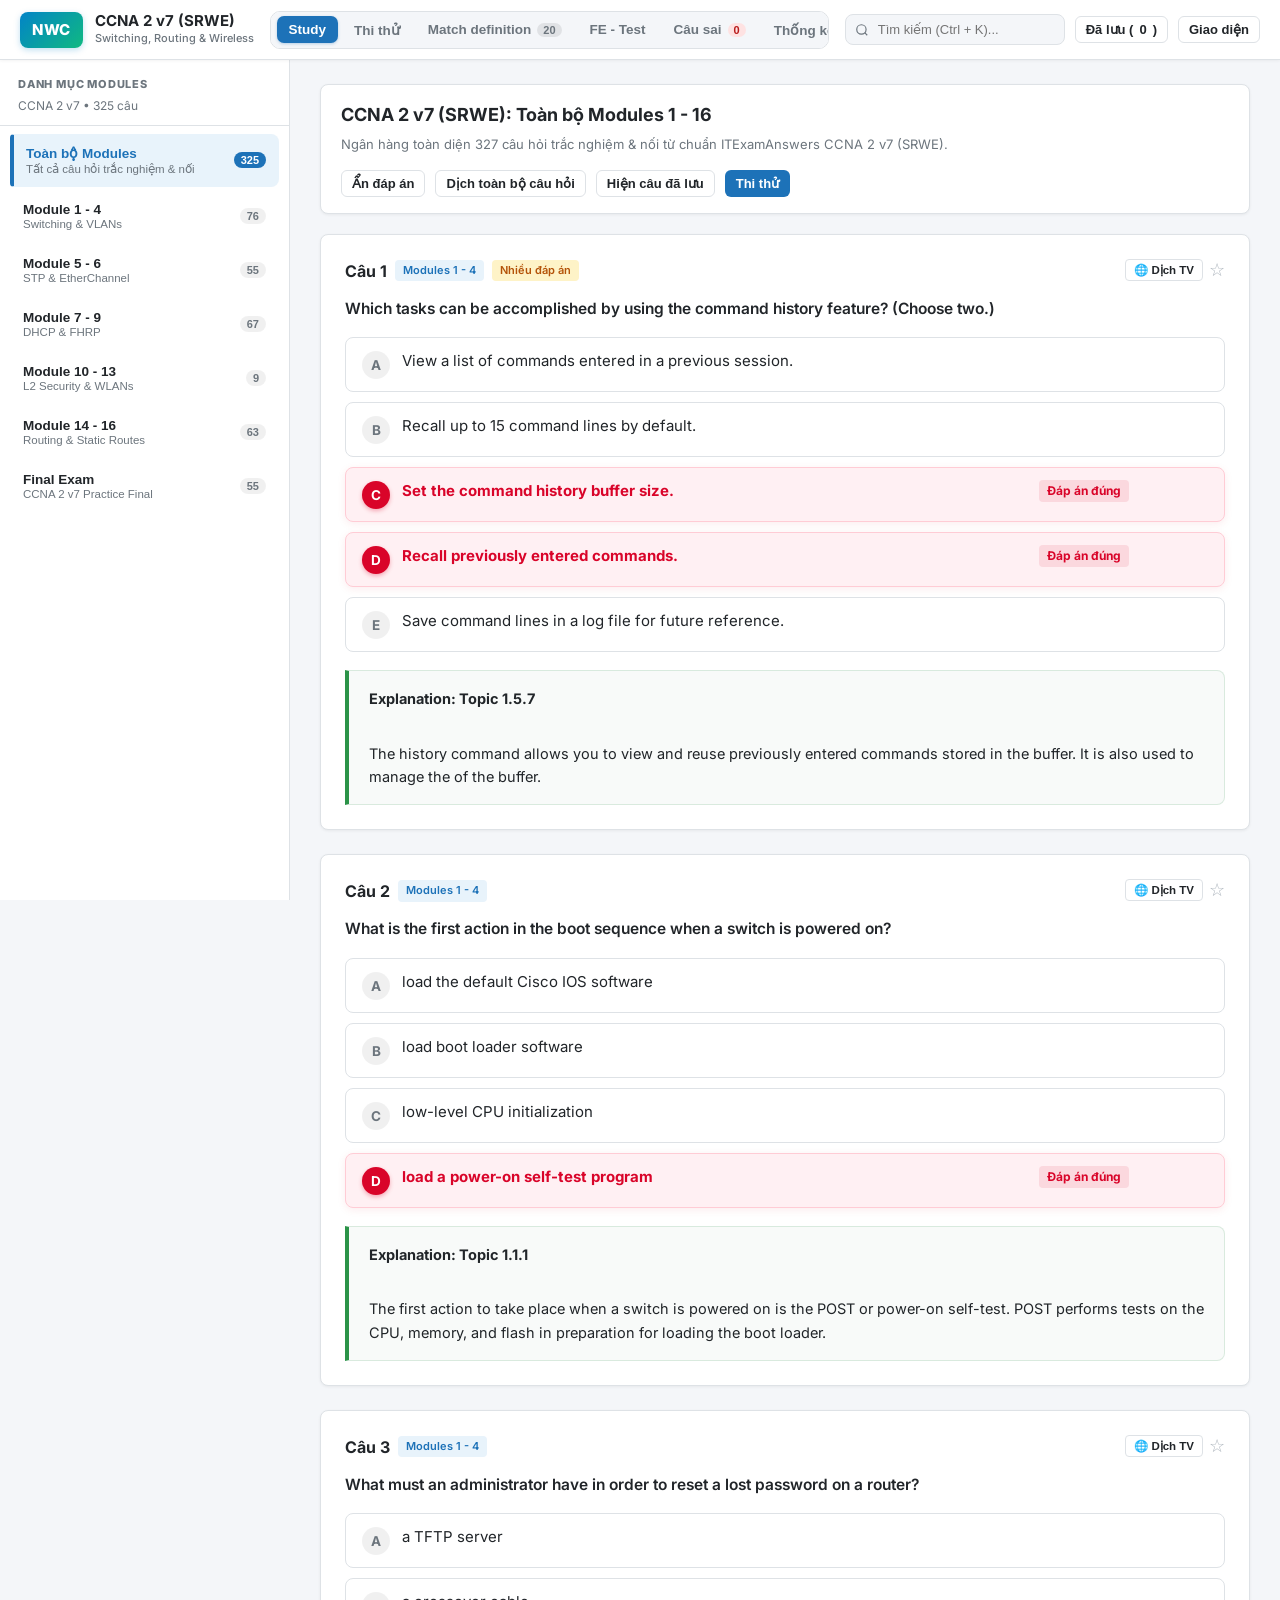
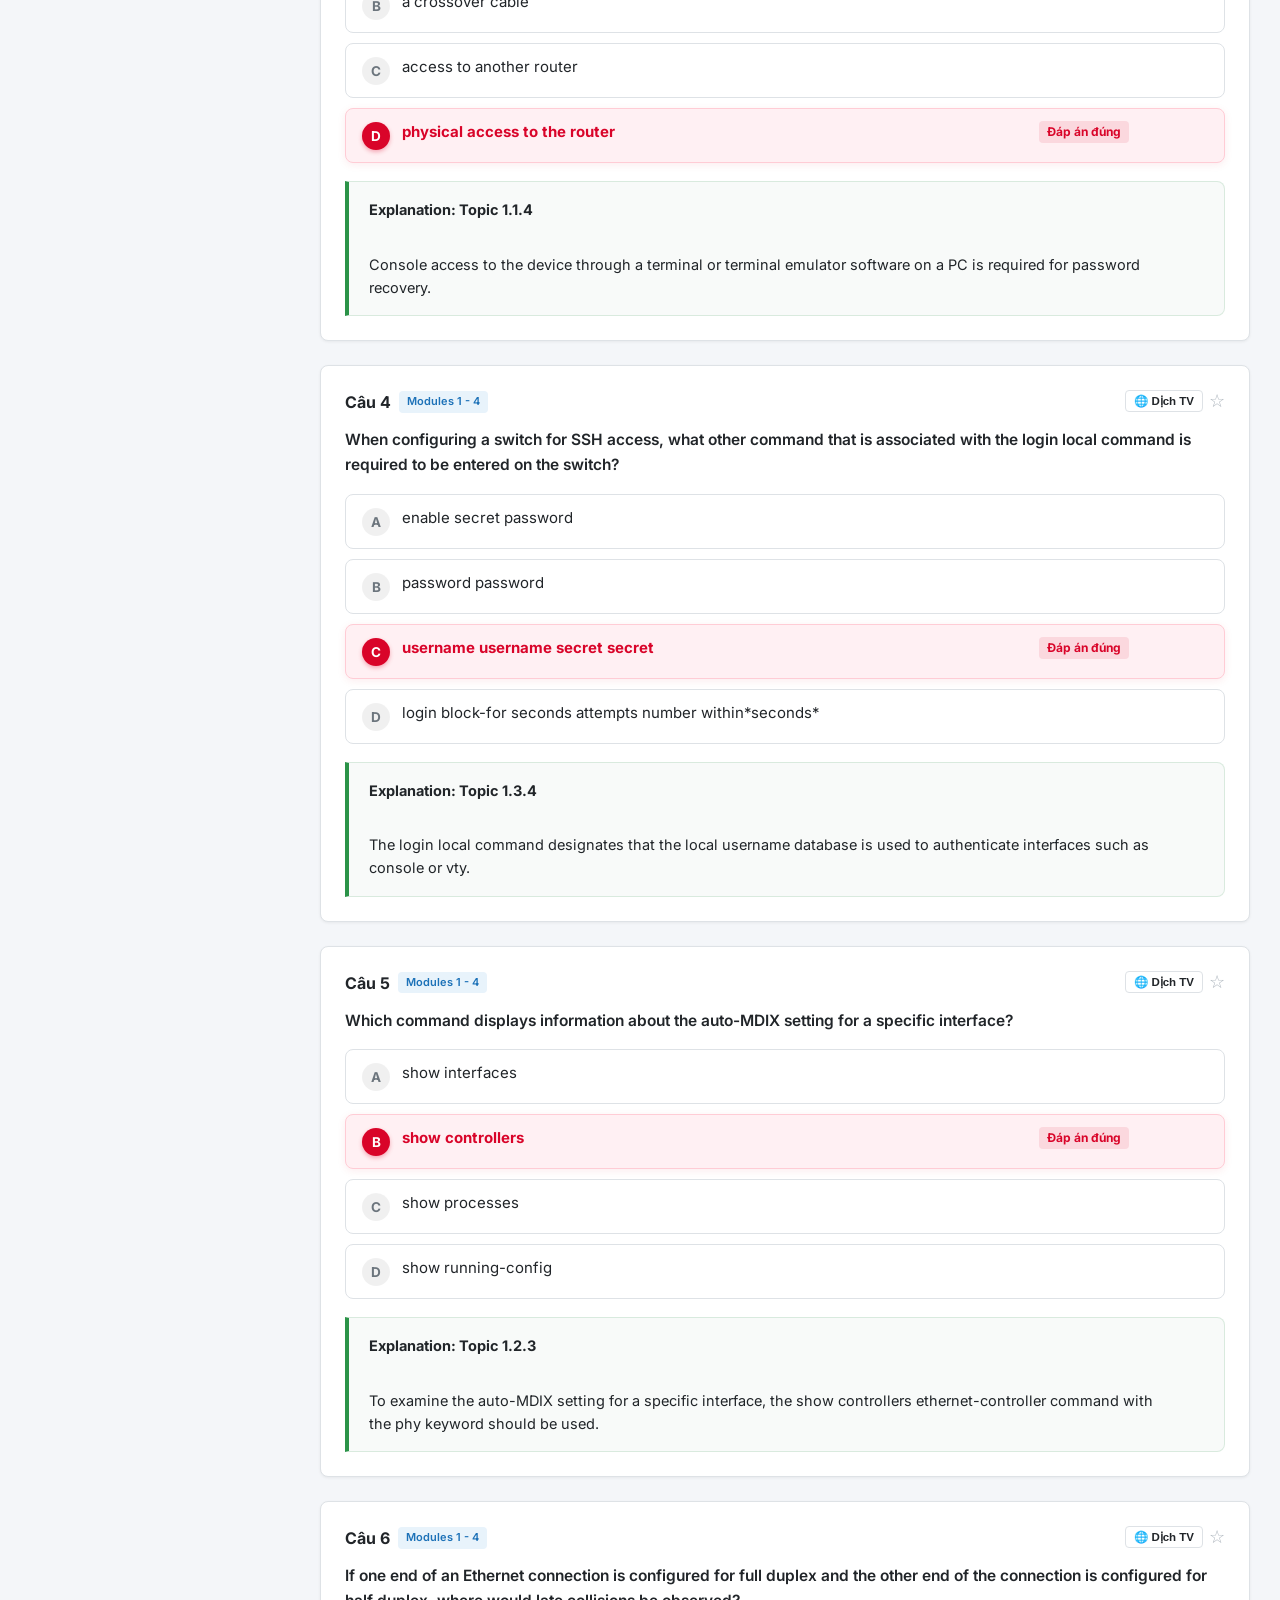
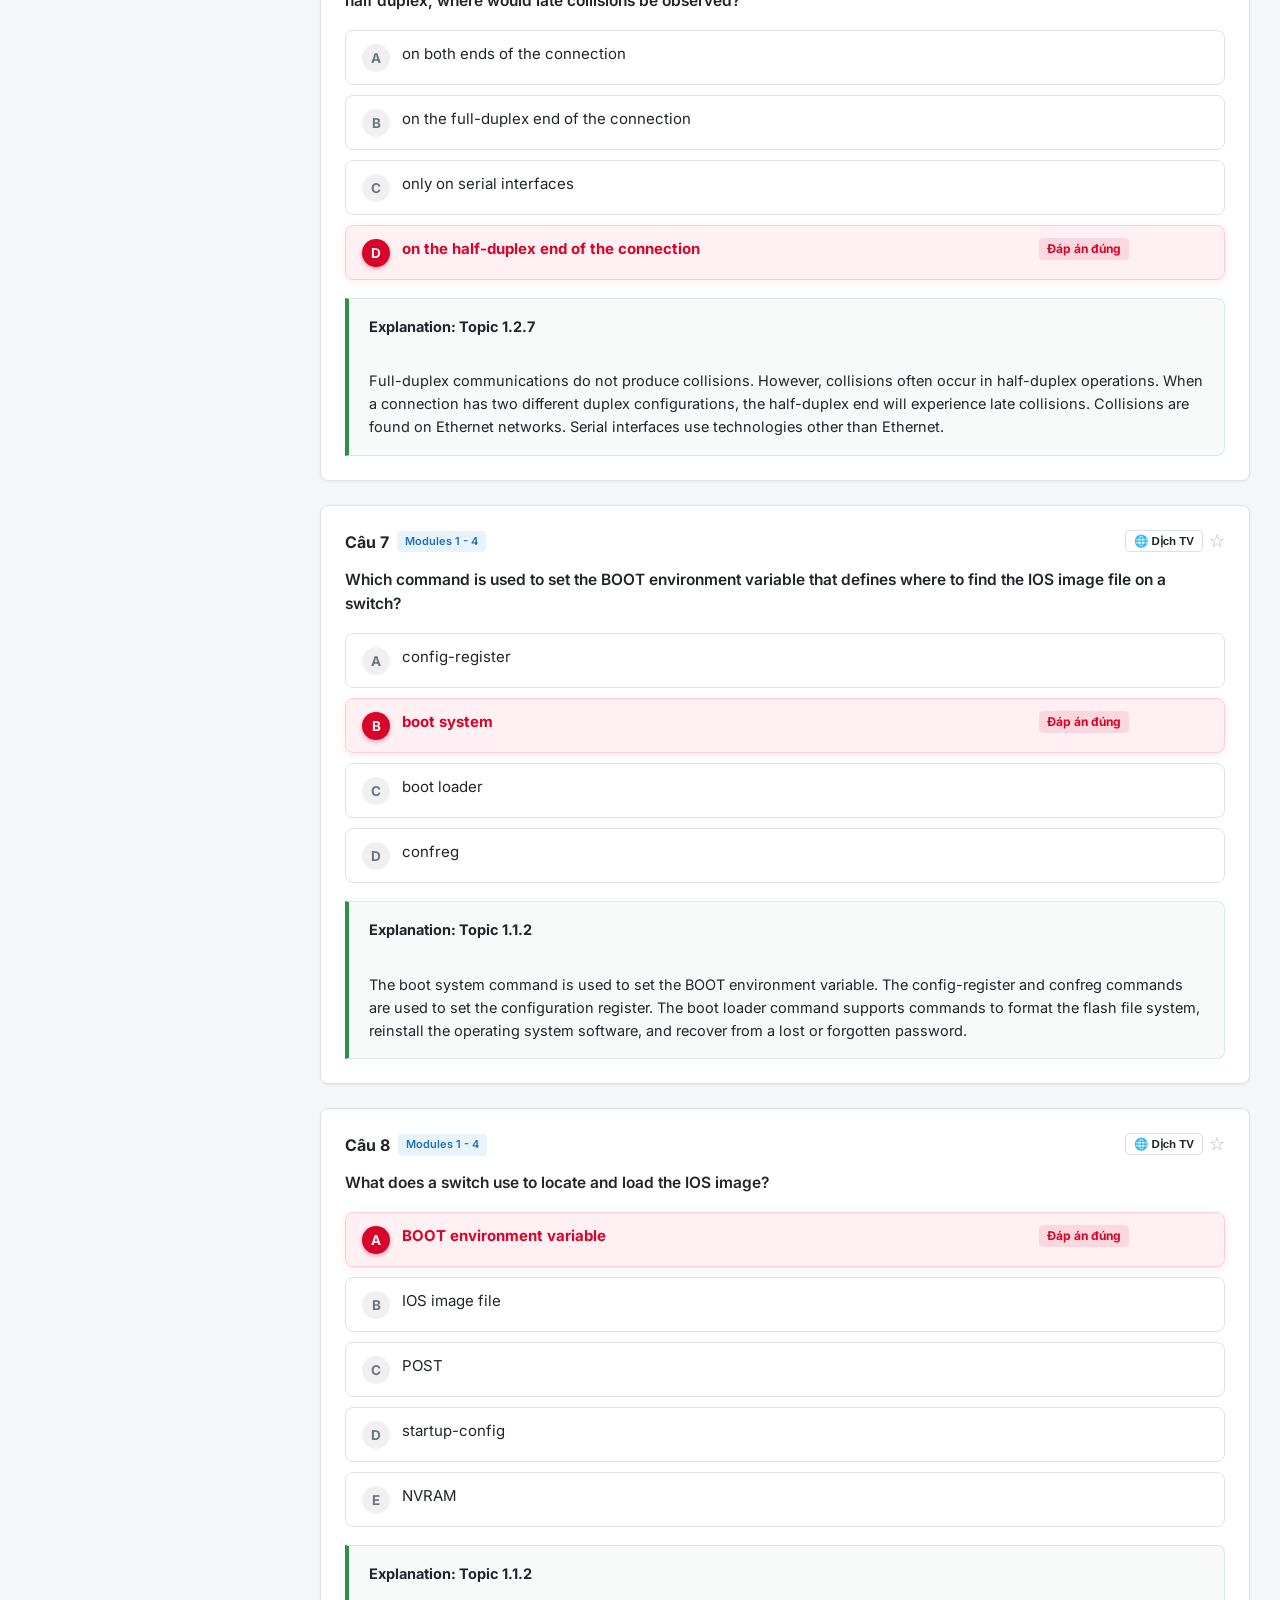
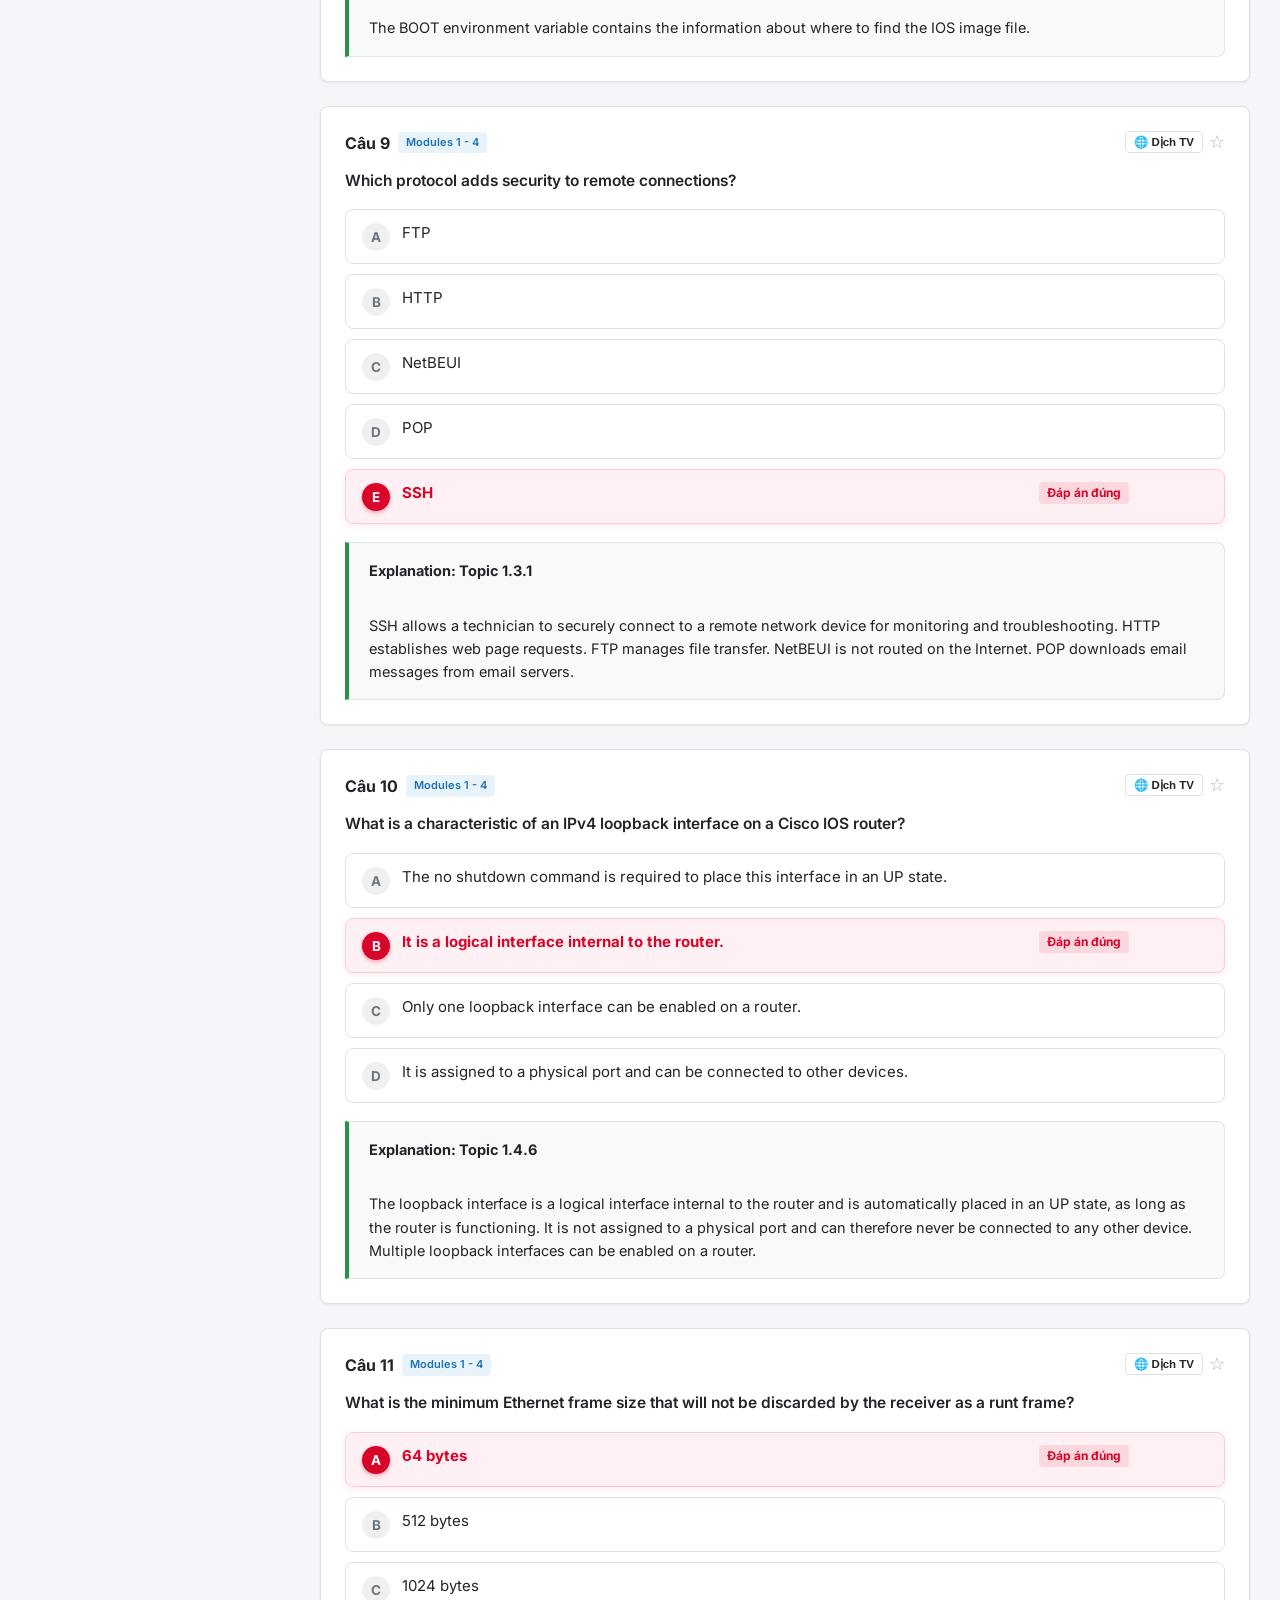
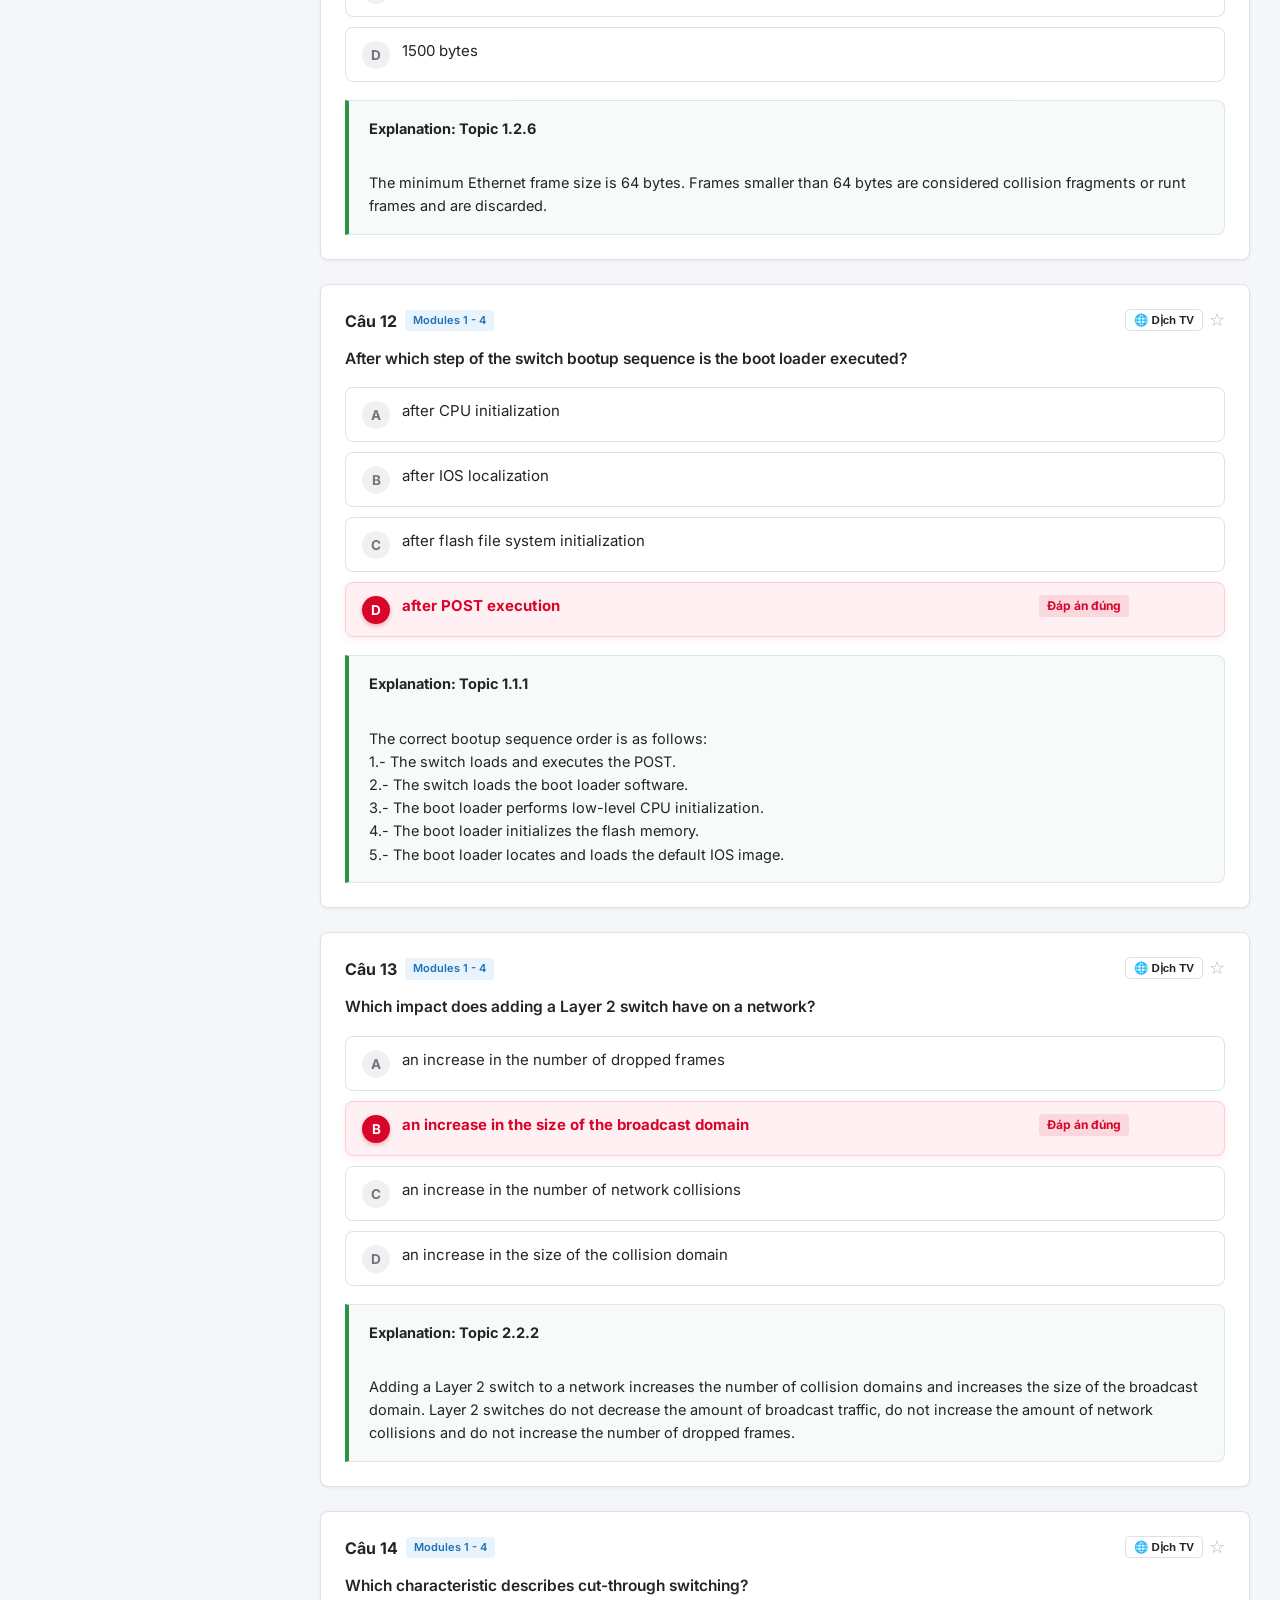
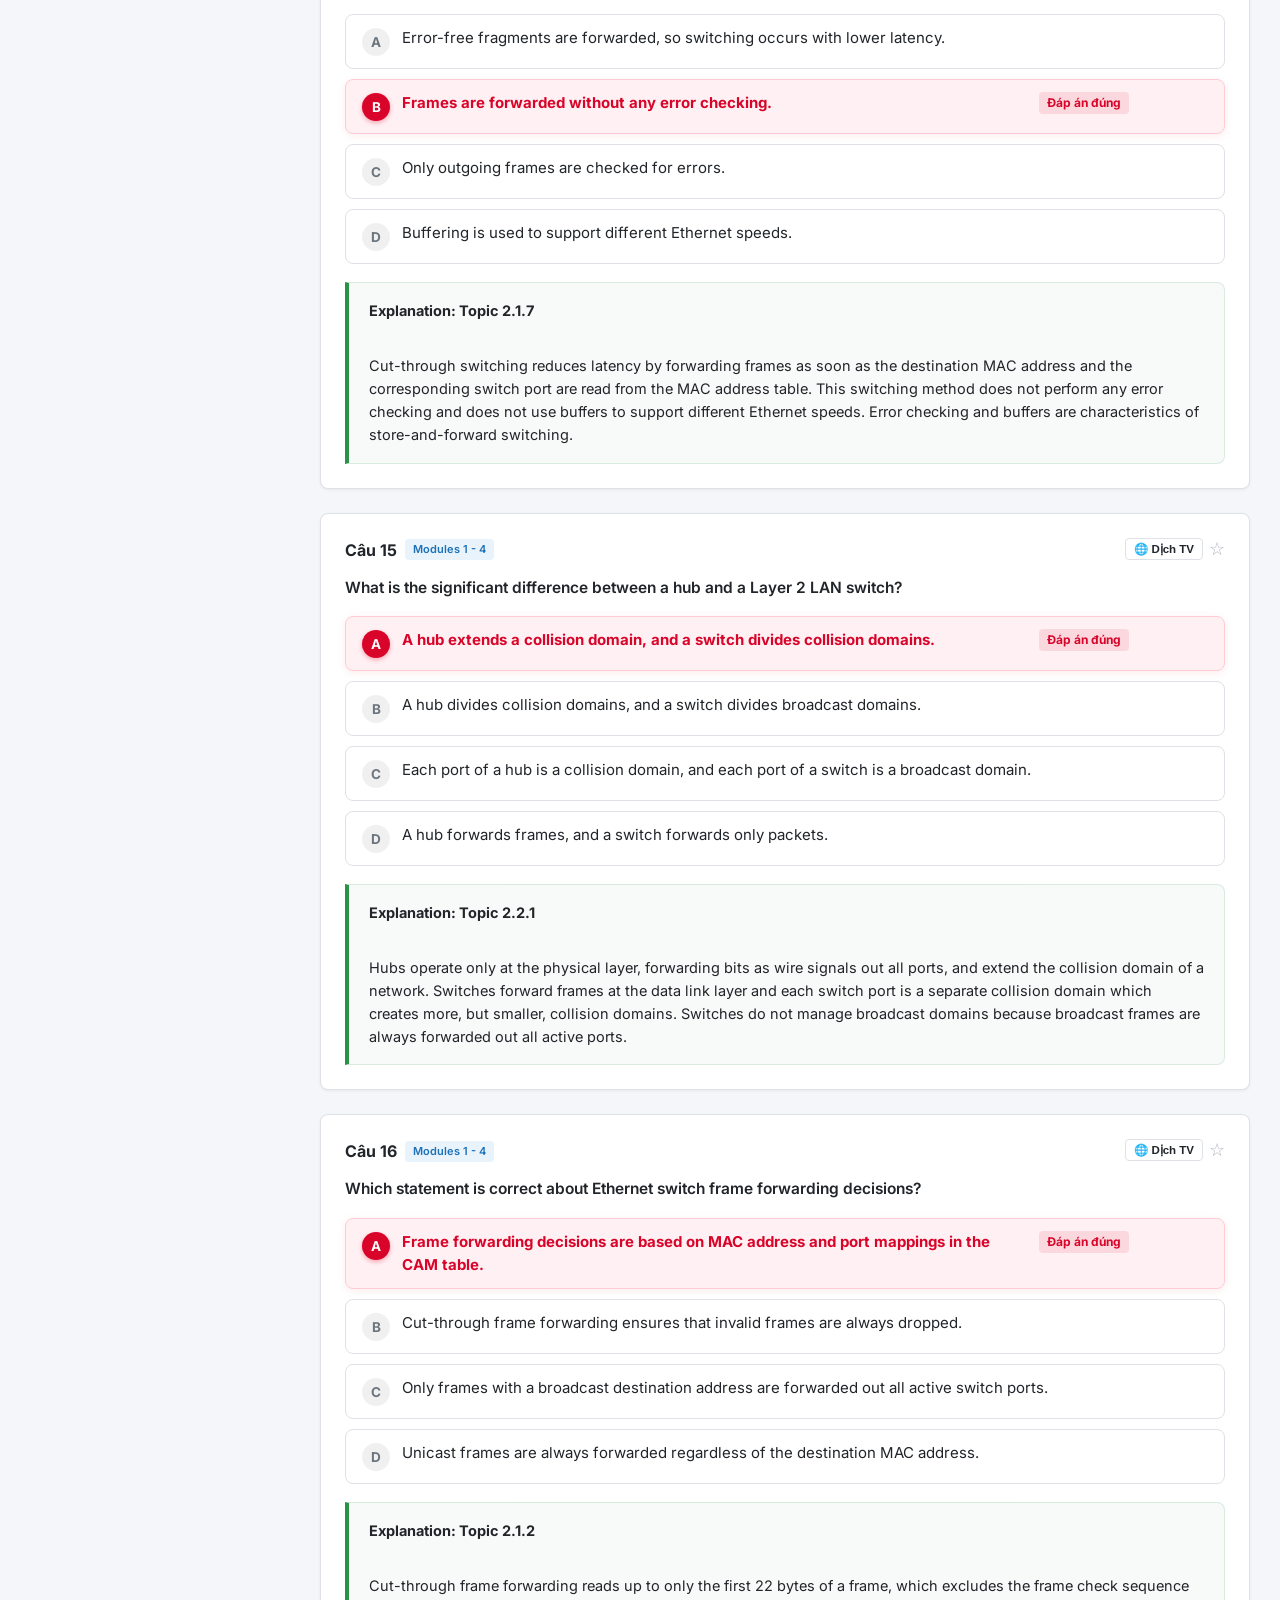
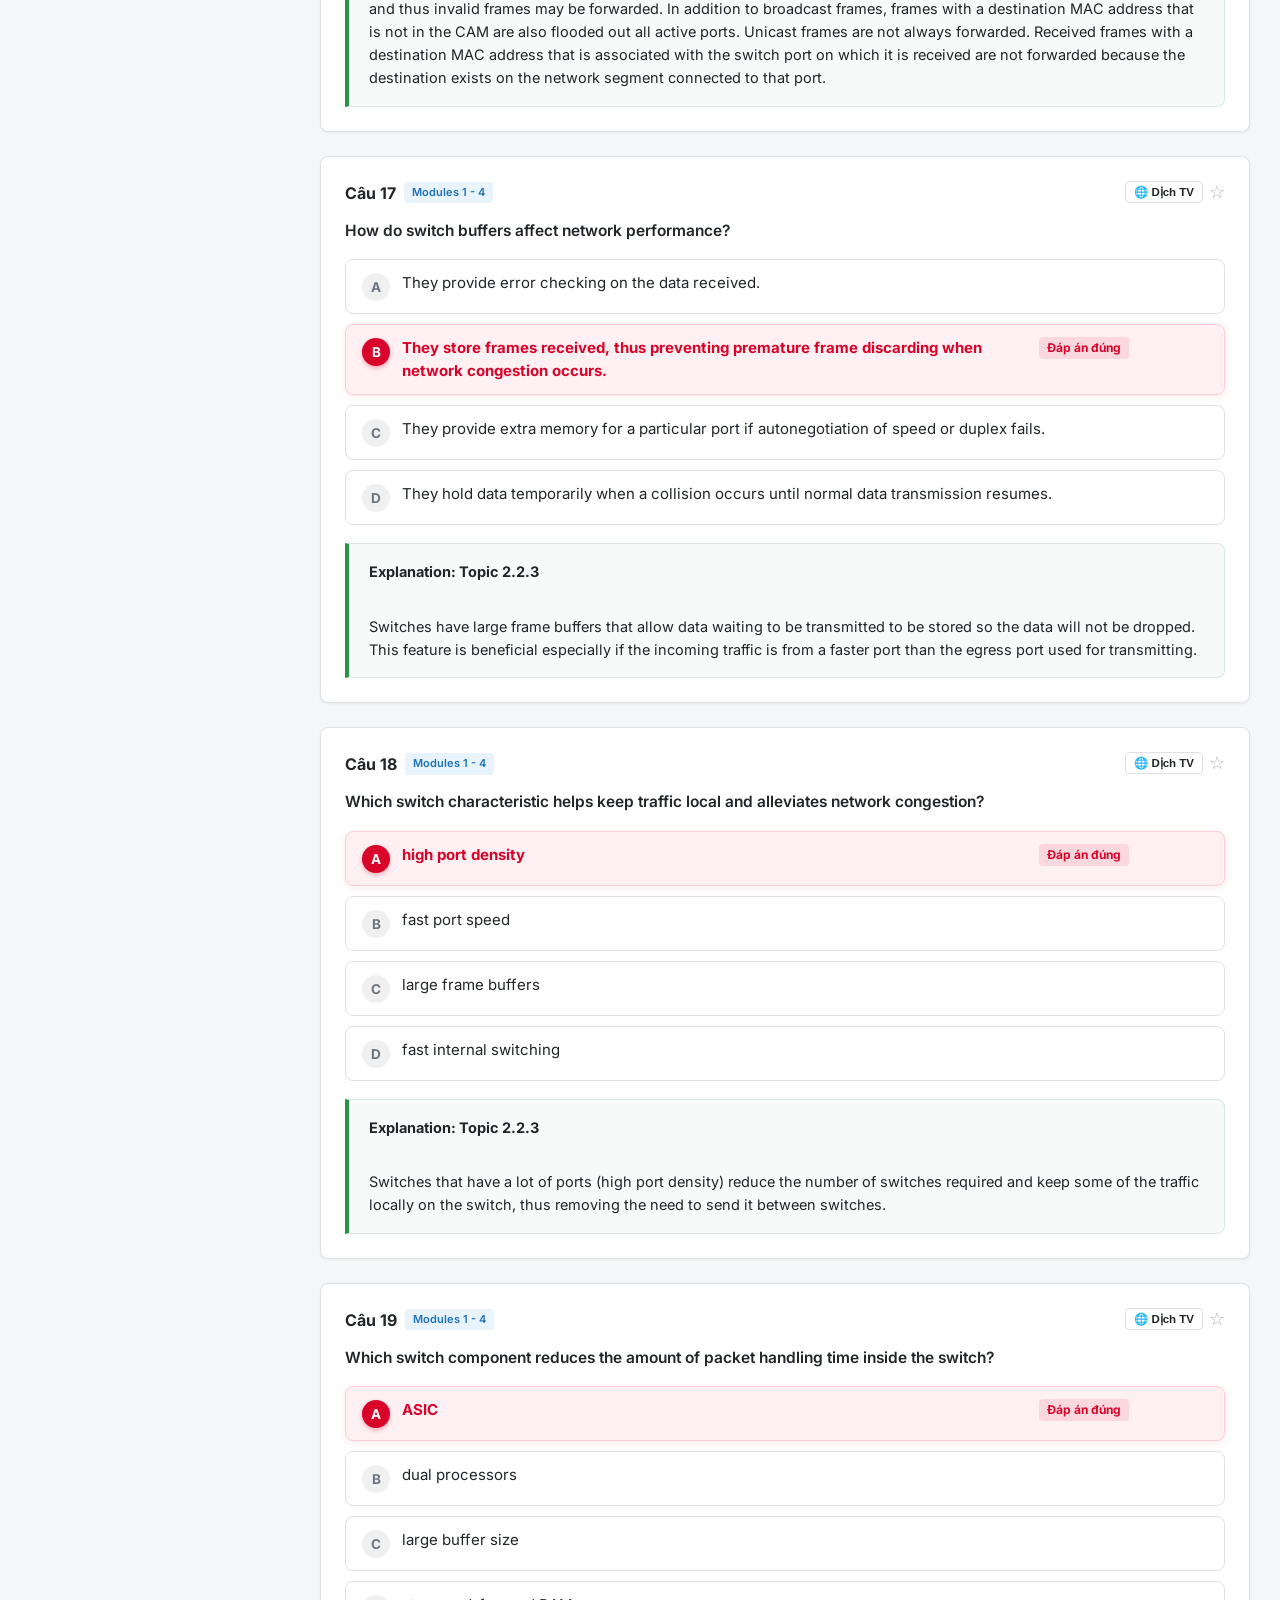
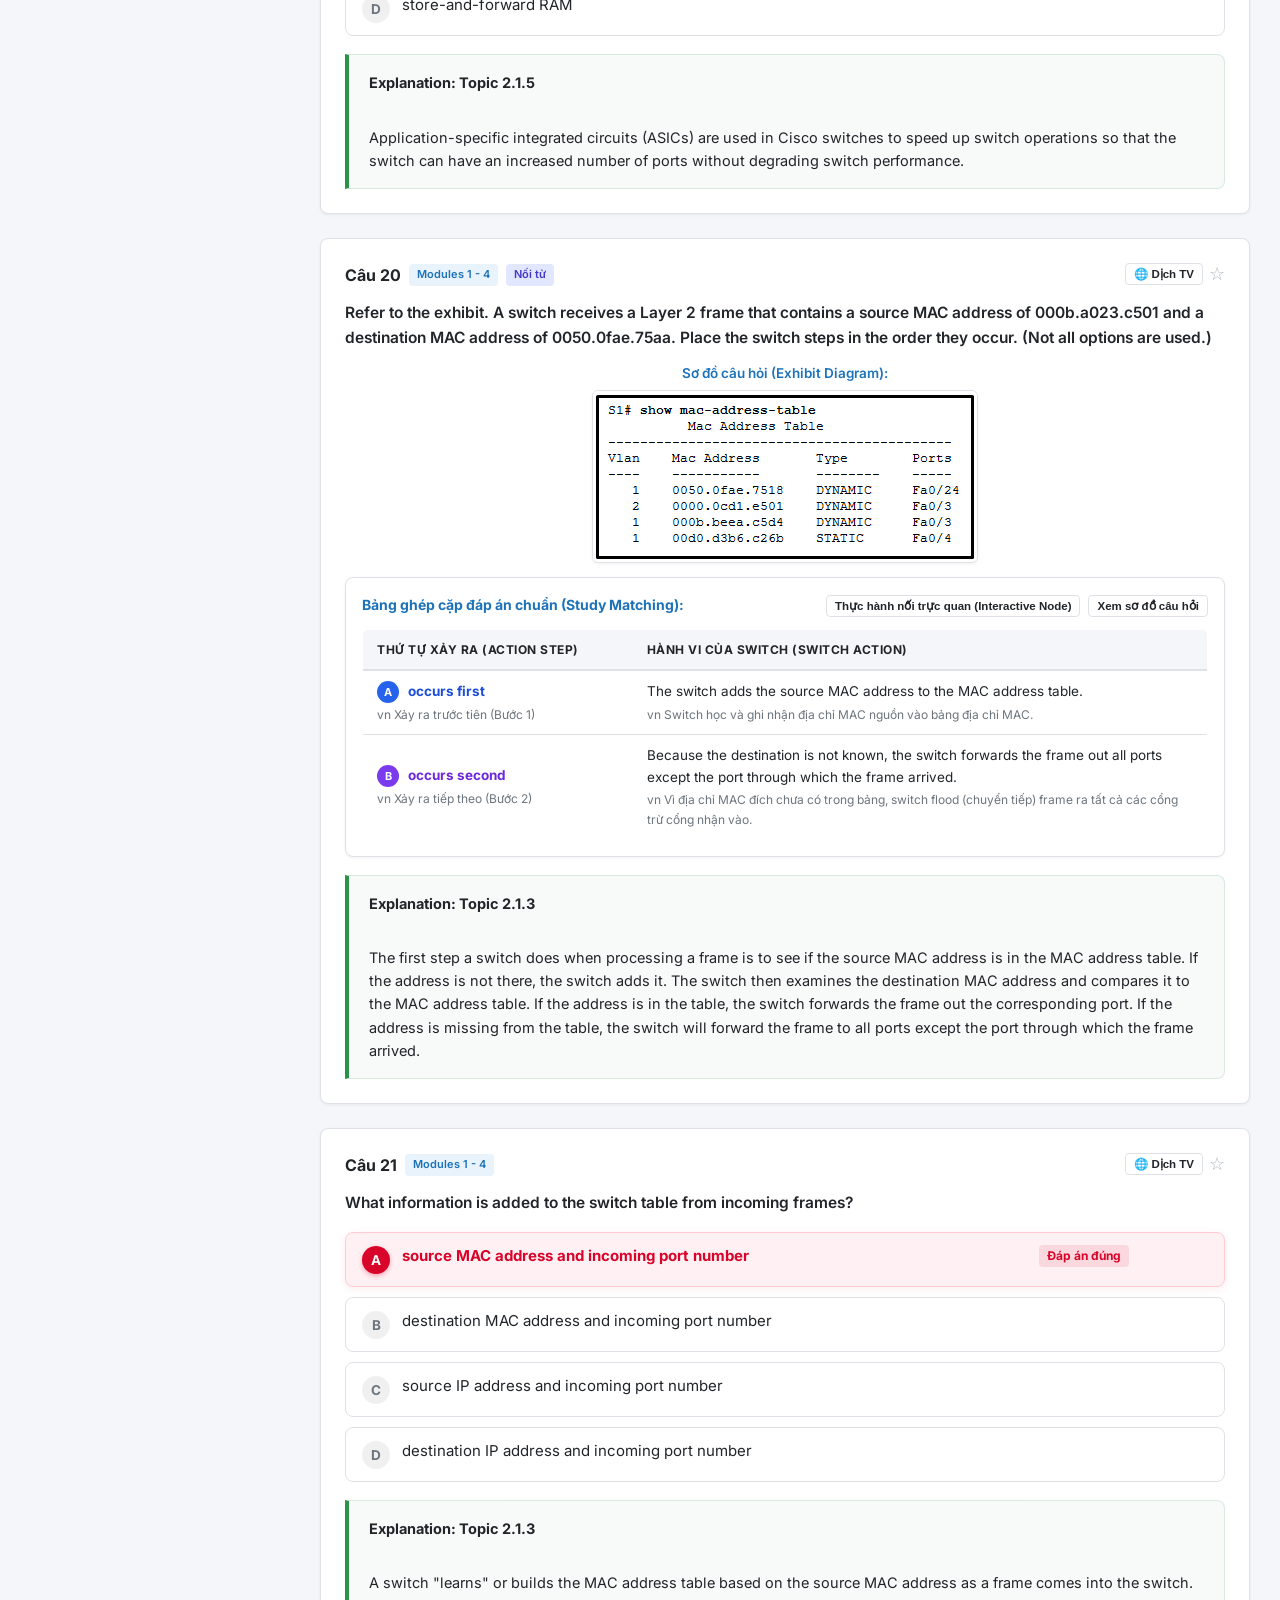
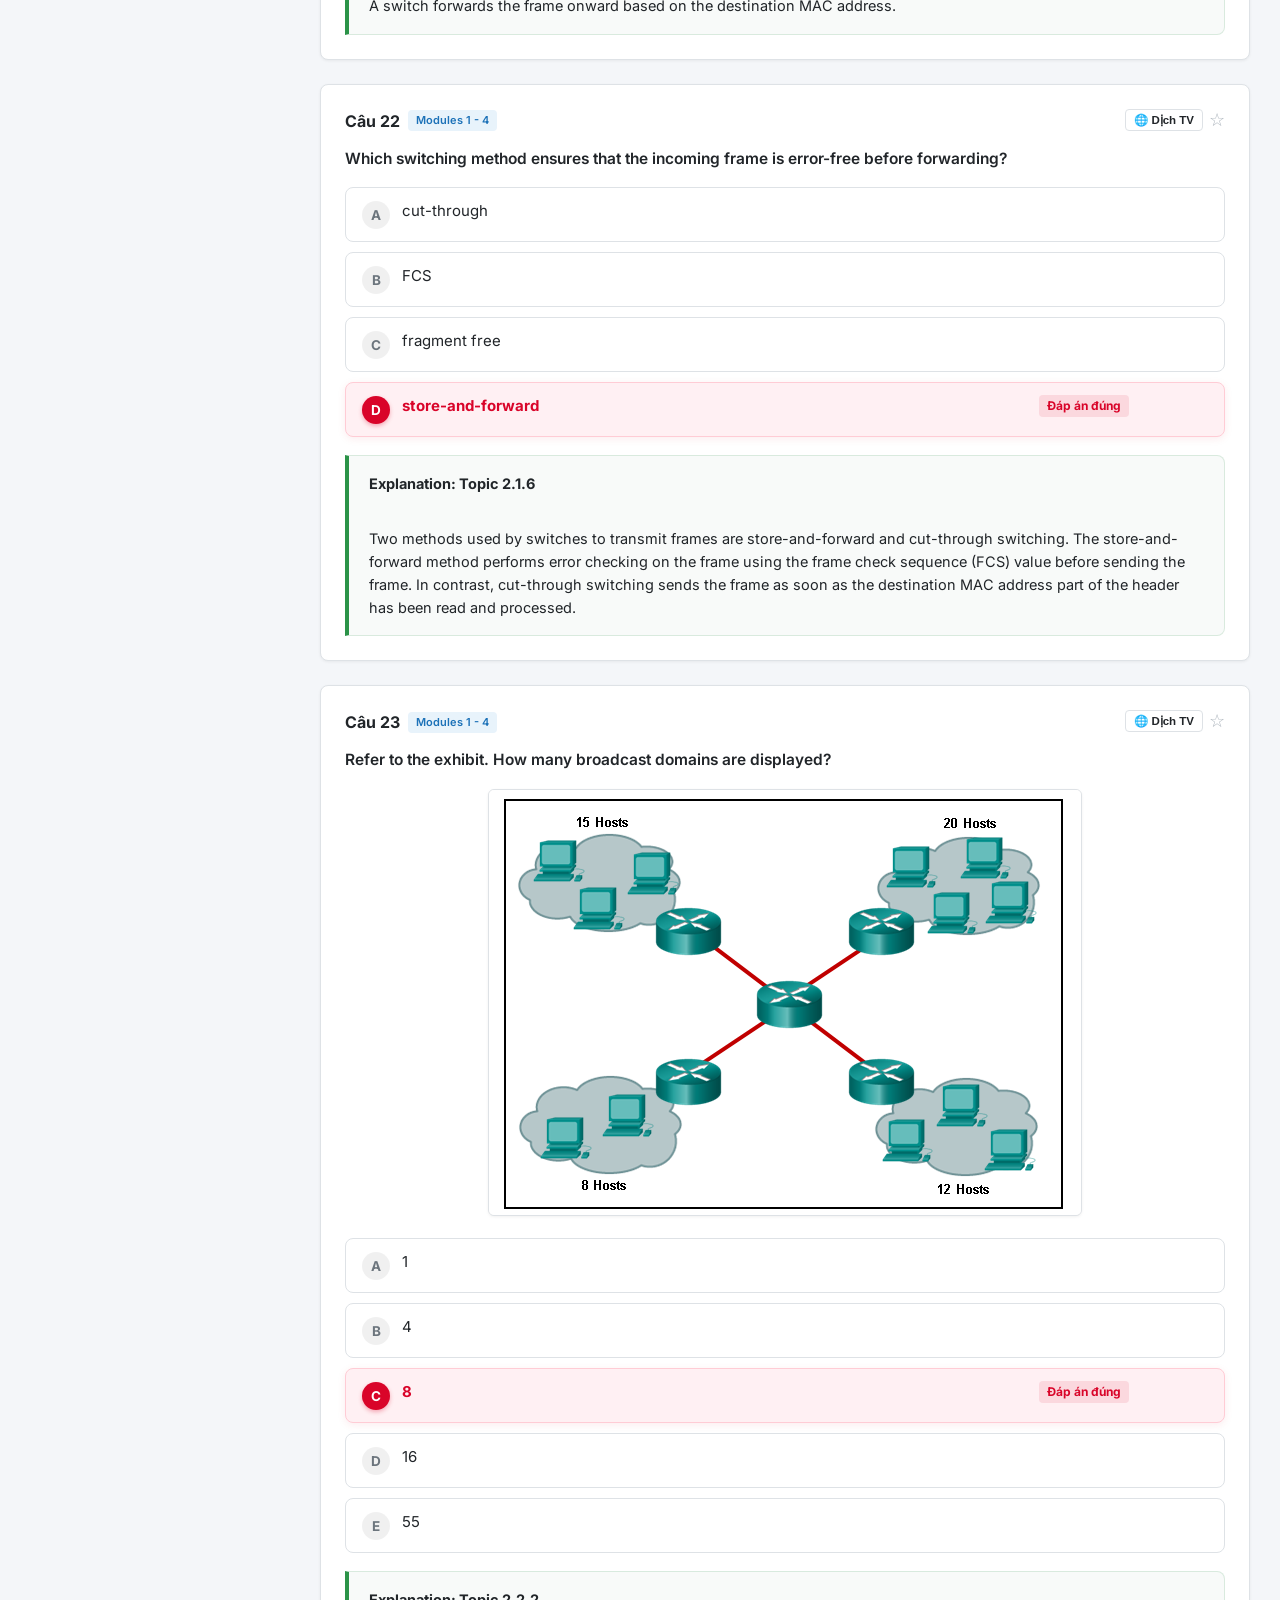
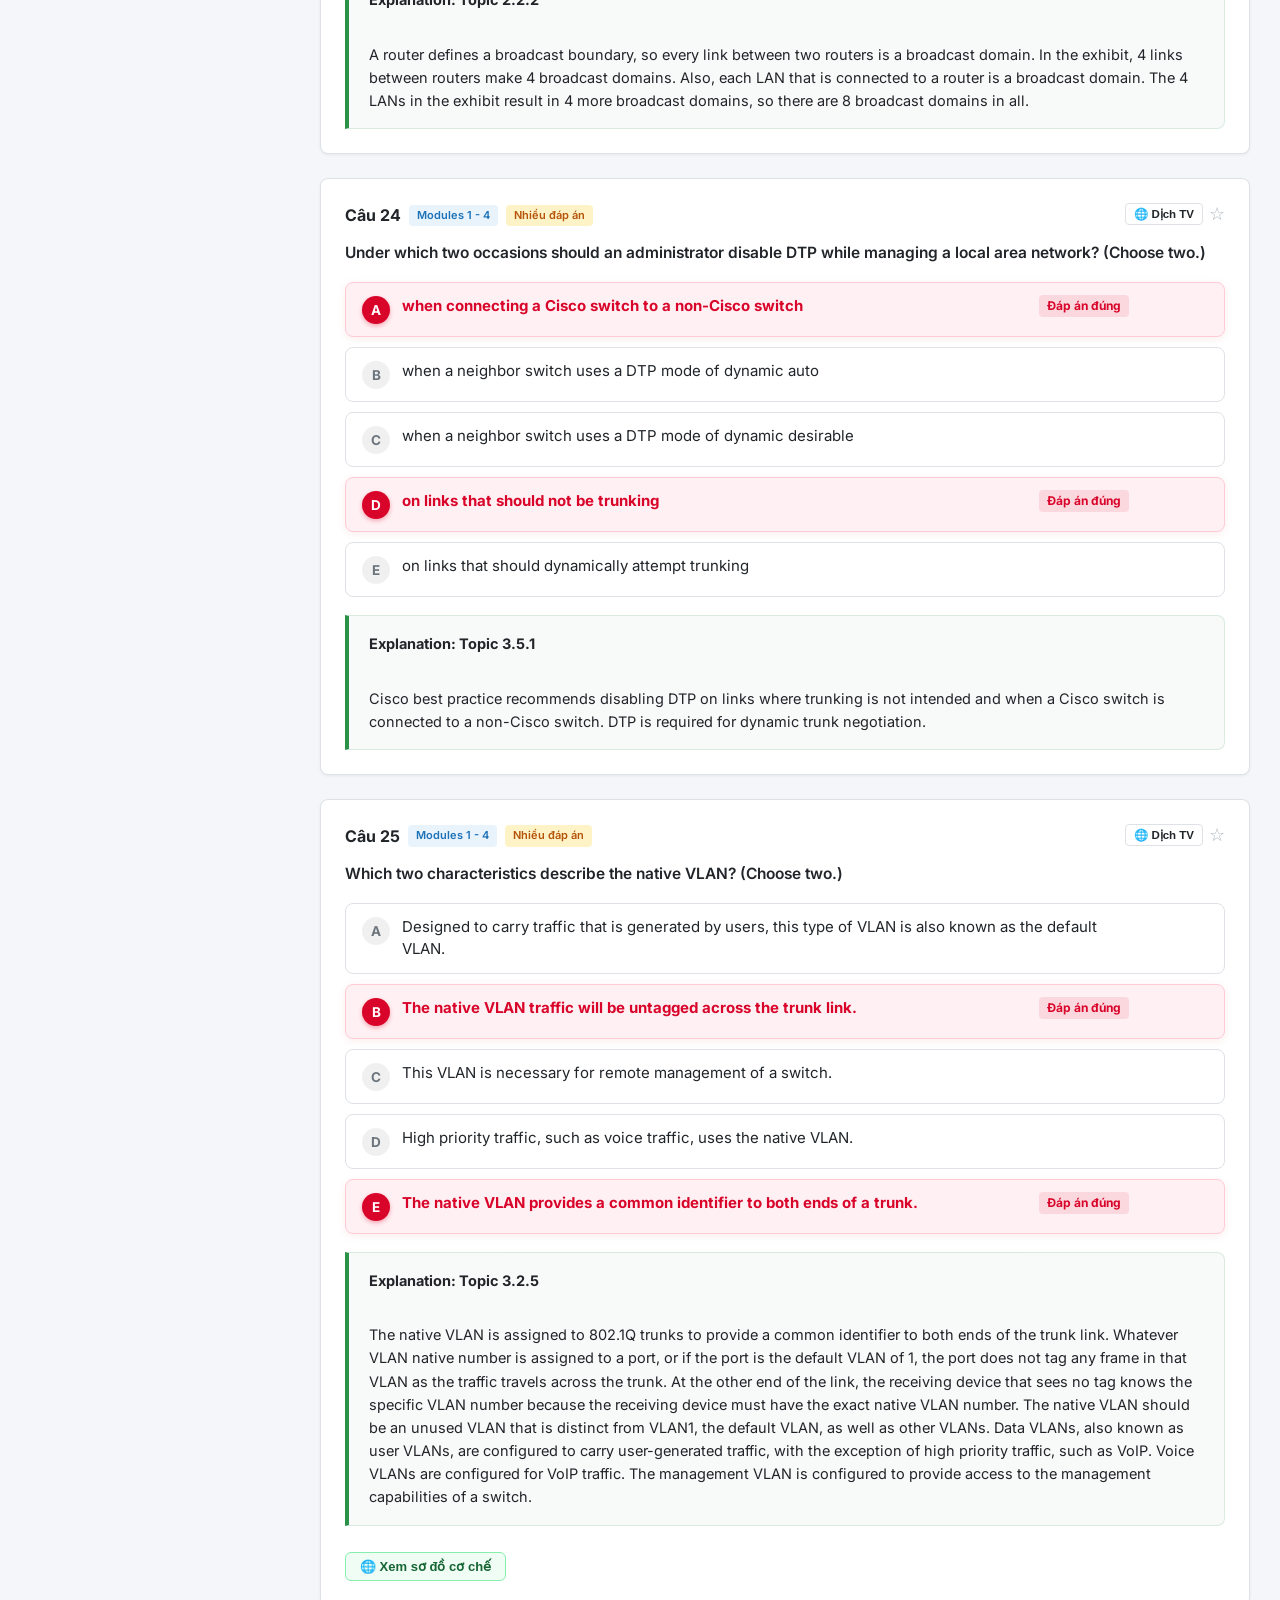
==== FE-NWC/index.html @ eb666ac9 "feat: complete IAO & NWC practice web platforms with bilingual translations, match definition, FE-Te" ====
<!DOCTYPE html>
<html lang="vi">
<head>
  <meta charset="UTF-8">
  <meta name="viewport" content="width=device-width, initial-scale=1.0">
  <title>CCNA 2 v7 (SRWE) - Ôn Thi Trắc Nghiệm & Match def</title>
  <link rel="stylesheet" href="style.css">
  <link rel="preconnect" href="https://fonts.googleapis.com">
  <link rel="preconnect" href="https://fonts.gstatic.com" crossorigin>
  <link href="https://fonts.googleapis.com/css2?family=Inter:wght@400;500;600;700;800&display=swap" rel="stylesheet">
  <link rel="icon" href="data:image/svg+xml,<svg xmlns='http://www.w3.org/2000/svg' viewBox='0 0 24 24' fill='%231d72b8'><path d='M12 2L2 7l10 5 10-5-10-5zM2 17l10 5 10-5M2 12l10 5 10-5'/></svg>">
</head>
<body>

  <!-- ========================================================
       TOP HEADER (BRAND + FUNCTIONAL TABS + CONTROLS)
       ======================================================== -->
  <header class="app-topbar">
    <div class="topbar-inner">
      
      <!-- Brand Logo / Identity: NWC -->
      <div class="topbar-brand" id="logoBtn" title="Về trang chủ ôn tập">
        <div class="brand-badge">NWC</div>
        <div class="brand-info">
          <div class="brand-title">CCNA 2 v7 (SRWE)</div>
          <div class="brand-sub">Switching, Routing & Wireless</div>
        </div>
      </div>

      <!-- Functional Navigation Modes pushed to TOP -->
      <nav class="topbar-modes-nav">
        <button class="topbar-tab-btn tab-btn active" id="tabStudy" data-mode="study"><span class="tab-text">Study</span></button>
        <button class="topbar-tab-btn tab-btn" id="tabExam" data-mode="exam"><span class="tab-text">Thi thử</span></button>
        <button class="topbar-tab-btn tab-btn" id="tabMatchMode" data-mode="match"><span class="tab-text">Match definition</span>
          <span class="tab-pill-badge" id="matchTabCount">20</span></button>
        <button class="topbar-tab-btn tab-btn" id="tabFeTest" data-mode="fetest"><span class="tab-text">FE - Test</span></button>
        <button class="topbar-tab-btn tab-btn" id="tabMistakes" data-mode="mistakes"><span class="tab-text">Câu sai</span>
          <span class="tab-pill-badge badge-danger" id="mistakesTabCount">0</span></button>
        <button class="topbar-tab-btn tab-btn" id="tabStats" data-mode="stats"><span class="tab-text">Thống kê Mod</span></button>
        
      </nav>

      <!-- Quick Action Tools (Search, Starred, Dark Mode) -->
      <div class="topbar-actions">
        <div class="search-box-wrapper">
          <svg class="search-icon" width="14" height="14" viewBox="0 0 24 24" fill="none" stroke="currentColor" stroke-width="2"><circle cx="11" cy="11" r="8"></circle><line x1="21" y1="21" x2="16.65" y2="16.65"></line></svg>
          <input type="text" id="searchInput" class="search-input" placeholder="Tìm kiếm (Ctrl + K)...">
        </div>

        <button class="btn btn-outline btn-sm topbar-tool-btn" id="starredBtn" title="Xem danh sách câu đã lưu">Đã lưu (<span id="starredCount">0</span>)</button>

        <button class="btn btn-outline btn-sm" id="themeToggleBtn" title="Chuyển chế độ Sáng / Tối">Giao diện</button>

        <!-- Mobile sidebar hamburger toggle -->
        <button class="btn-icon mobile-menu-btn" id="mobileSidebarToggle" title="Mở danh mục Module">
          ☰
        </button>
      </div>

    </div>
  </header>

  <!-- ========================================================
       MAIN APP WORKSPACE (SIDEBAR NAVIGATION + CONTENT PANE)
       ======================================================== -->
  <div class="app-workspace">

    <!-- LEFT SIDEBAR: MODULES DIRECTORY (nguyenpht.vercel.app aesthetic) -->
    <aside class="app-sidebar" id="appSidebar">
      <div class="sidebar-header">
        <div class="sidebar-title-group">
          <div class="sidebar-section-title">DANH MỤC MODULES</div>
          <div class="sidebar-section-sub">CCNA 2 v7 • 325 câu</div>
        </div>
      </div>

      <nav class="sidebar-modules-list" id="modulesBar">
        <button class="sidebar-mod-item module-pill active" data-mod="all">
          <div class="mod-details">
            <span class="mod-title">Toàn bộ Modules</span>
            <span class="mod-desc">Tất cả câu hỏi trắc nghiệm & nối</span>
          </div>
          <span class="module-badge-count" id="count-all">325</span>
        </button>

        <button class="sidebar-mod-item module-pill" data-mod="m1-4">
          <div class="mod-details">
            <span class="mod-title">Module 1 - 4</span>
            <span class="mod-desc">Switching & VLANs</span>
          </div>
          <span class="module-badge-count" id="count-m1-4">76</span>
        </button>

        <button class="sidebar-mod-item module-pill" data-mod="m5-6">
          <div class="mod-details">
            <span class="mod-title">Module 5 - 6</span>
            <span class="mod-desc">STP & EtherChannel</span>
          </div>
          <span class="module-badge-count" id="count-m5-6">55</span>
        </button>

        <button class="sidebar-mod-item module-pill" data-mod="m7-9">
          <div class="mod-details">
            <span class="mod-title">Module 7 - 9</span>
            <span class="mod-desc">DHCP & FHRP</span>
          </div>
          <span class="module-badge-count" id="count-m7-9">67</span>
        </button>

        <button class="sidebar-mod-item module-pill" data-mod="m10-13">
          <div class="mod-details">
            <span class="mod-title">Module 10 - 13</span>
            <span class="mod-desc">L2 Security & WLANs</span>
          </div>
          <span class="module-badge-count" id="count-m10-13">9</span>
        </button>

        <button class="sidebar-mod-item module-pill" data-mod="m14-16">
          <div class="mod-details">
            <span class="mod-title">Module 14 - 16</span>
            <span class="mod-desc">Routing & Static Routes</span>
          </div>
          <span class="module-badge-count" id="count-m14-16">63</span>
        </button>

        <button class="sidebar-mod-item module-pill" data-mod="final">
          <div class="mod-details">
            <span class="mod-title">Final Exam</span>
            <span class="mod-desc">CCNA 2 v7 Practice Final</span>
          </div>
          <span class="module-badge-count" id="count-final">55</span>
        </button>
      </nav>
    </aside>

    <!-- Sidebar Backdrop for Mobile overlay -->
    <div class="sidebar-backdrop" id="sidebarBackdrop"></div>

    <!-- RIGHT MAIN CONTENT CONTAINER -->
    <main class="app-main" id="appMain">

      <!-- 1. STUDY VIEW -->
      <section id="studyView" class="view-panel">
        <div class="study-banner">
          <div class="banner-info">
            <h2 id="studyModuleTitle">CCNA 2 v7 (SRWE): Toàn bộ Modules 1 - 16</h2>
            <p id="studyModuleDesc">325 câu hỏi trắc nghiệm và bài tập nối từ theo ITExamAnswers.</p>
          </div>
          <div class="study-controls">
            <button class="btn btn-outline btn-sm" id="toggleAnswersBtn">
              <span id="toggleAnswersText">Ẩn đáp án</span>
            </button>
            <button class="btn btn-outline btn-sm" id="toggleAllTranslateBtn">
              Dịch toàn bộ câu hỏi
            </button>
            <button class="btn btn-outline btn-sm" id="filterStarredOnlyBtn">
              Hiện câu đã lưu
            </button>
            <button class="btn btn-primary btn-sm" id="startExamFromStudyBtn">
              Thi thử
            </button>
          </div>
        </div>

        <div class="study-list" id="studyQuestionsList">
          <!-- Questions dynamically injected here -->
        </div>
      </section>

      <!-- 2. EXAM VIEW -->
      <section id="examView" class="view-panel" style="display: none;">
        <div class="exam-layout">
          
          <!-- Exam Header Meta Card -->
          <div class="exam-header-meta">
            <div style="display: flex; justify-content: space-between; align-items: flex-start; flex-wrap: wrap; gap: 10px;">
              <div>
                <h2 class="exam-title-big" id="examCurrentTitle">CCNA 2 v7: Toàn bộ Modules 1 - 16 - Test online</h2>
                <div class="exam-meta-row">
                  <span>ITExamAnswers</span>
                  <span>Thời gian: 45 phút</span>
                  <span>CCNA 2 (SRWE)</span>
                  <span id="examQuestionsCountBadge">327 Câu</span>
                </div>
              </div>
              <div style="display: flex; align-items: center; gap: 10px;">
                <div class="timer-badge normal" id="examTimerBadge">Thời gian: <span id="timerDisplay">45:00</span>
                </div>
                <button class="btn btn-outline btn-sm" id="timerPauseBtn" title="Tạm dừng / Tiếp tục">Tạm dừng</button>
                <button class="btn btn-outline btn-sm" id="examSettingsBtn" title="Cài đặt đề thi">Cài đặt</button>
              </div>
            </div>

            <div class="exam-info-banner">
              <div>
                <strong>Hướng dẫn:</strong> Chọn đáp án cho từng câu hỏi. Sử dụng bảng số bên dưới để nhảy nhanh đến câu cần làm. Bấm <strong>Nộp Bài (Submit)</strong> để chấm điểm.
              </div>
              <div>
                <button class="btn btn-success btn-sm" id="submitExamTopBtn">Nộp bài</button>
              </div>
            </div>
          </div>

          <!-- Question Grid -->
          <div class="grid-container">
            <div class="question-numbers-grid" id="examGrid">
              <!-- Grid buttons injected by JS -->
            </div>
            <div class="grid-legend">
              <div class="legend-item"><div class="legend-box legend-answered"></div> <span>Answered (<span id="countAnswered">0</span>)</span></div>
              <div class="legend-item"><div class="legend-box legend-review"></div> <span>Review (<span id="countReview">0</span>)</span></div>
              <div class="legend-item"><div class="legend-box legend-unanswered"></div> <span>Chưa làm (<span id="countUnanswered">0</span>)</span></div>
              <div class="legend-item"><div class="legend-box legend-active"></div> <span>Đang xem</span></div>
            </div>
          </div>

          <!-- Current Exam Question Card -->
          <div class="exam-question-card" id="examQuestionCard">
            <div class="exam-q-header">
              <div class="exam-q-title" id="examQTitle">1. Question</div>
              <div class="exam-q-points">1 points</div>
            </div>

            <div class="exam-q-body" id="examQText">
              <!-- Question text -->
            </div>

            <div style="margin: 8px 0 16px;">
              <button class="translate-btn" id="btnTranslateExamQ">Dịch câu hỏi sang Tiếng Việt</button>
              <div class="translated-question-box" id="examQTranslationBox" style="display: none;">
                <div class="translation-tag">Bản dịch Tiếng Việt:</div>
                <div id="examQTranslationText"></div>
              </div>
            </div>

            <div id="examQImageContainer" class="study-image" style="display: none;">
              <!-- Exhibit image if any -->
            </div>

            <!-- Multiple choice options container -->
            <div class="exam-options-container" id="examOptionsList">
              <!-- Options injected by JS -->
            </div>

            <!-- Matching drag & drop exhibit notice if applicable -->
            <div id="examMatchContainer" style="display: none;">
              <!-- Match display -->
            </div>

            <!-- Exam Action Buttons -->
            <div class="exam-actions-bar">
              <div style="display: flex; gap: 8px;">
                <button class="btn btn-outline btn-sm" id="btnMarkReview">Đánh dấu xem lại</button>
                <button class="btn btn-outline btn-sm" id="btnClearAnswer">Xóa lựa chọn</button>
              </div>
              <div class="exam-nav-group">
                <button class="btn btn-outline" id="btnPrevQuestion">Câu trước</button>
                <button class="btn btn-primary" id="btnNextQuestion">Câu tiếp theo</button>
                <button class="btn btn-success" id="btnSubmitExam">Nộp bài</button>
              </div>
            </div>

          </div>

        </div>
      </section>

      <!-- 3. EXAM RESULTS VIEW -->
      <section id="resultsView" class="view-panel" style="display: none;">
        <div class="result-container">
          <div class="score-circle" id="scoreCircle">
            <span id="scorePercent">85%</span>
            <span style="font-size: 13px; font-weight: 500;" id="scoreBadge">ĐẠT (PASS)</span>
          </div>
          <h2 style="font-size: 24px; font-weight: 700; margin-bottom: 8px;" id="resultTitle">Kết quả bài thi</h2>
          <p style="color: var(--text-muted); max-width: 600px; margin: 0 auto;" id="resultFeedback">Hoàn thành bài thi trắc nghiệm.</p>

          <div class="result-stats-row">
            <div class="stat-box">
              <div class="stat-val" style="color: var(--answered-green);" id="resCorrect">25</div>
              <div class="stat-lbl">Số câu đúng</div>
            </div>
            <div class="stat-box">
              <div class="stat-val" style="color: var(--correct-red);" id="resWrong">4</div>
              <div class="stat-lbl">Số câu sai</div>
            </div>
            <div class="stat-box">
              <div class="stat-val" style="color: var(--text-muted);" id="resSkipped">1</div>
              <div class="stat-lbl">Chưa làm</div>
            </div>
            <div class="stat-box">
              <div class="stat-val" style="color: var(--primary);" id="resTime">18:42</div>
              <div class="stat-lbl">Thời gian làm</div>
            </div>
          </div>

          <div style="display: flex; justify-content: center; gap: 12px; margin-top: 24px; flex-wrap: wrap;">
            <button class="btn btn-primary" id="btnRetakeExam">Làm lại đề này</button>
            <button class="btn btn-warning" id="btnRetryWrongOnly">Làm lại các câu sai</button>
            <button class="btn btn-outline" id="btnReviewAllAnswers">Xem chi tiết đáp án</button>
          </div>
        </div>

        <!-- Detailed Review List -->
        <div class="study-list" id="examReviewList">
          <!-- Review cards injected here -->
        </div>
      </section>

      

      <!-- 5. MISTAKES VIEW (CÁC CÂU SAI) -->
      <section id="mistakesView" class="view-panel" style="display: none;">
        <div class="study-banner">
          <div class="banner-info">
            <h2>Câu làm sai</h2>
            <p id="mistakesSummaryText">Danh sách các câu đã trả lời chưa đúng trong các bài thi thử.</p>
          </div>
          <div class="study-controls">
            <button class="btn btn-outline btn-sm" id="toggleAnswersBtn">
              <span id="toggleAnswersText">Ẩn đáp án</span>
            </button>
            <button class="btn btn-outline btn-sm" id="toggleAllTranslateBtn">
              Dịch toàn bộ câu hỏi
            </button>
            <button class="btn btn-outline btn-sm" id="filterStarredOnlyBtn">
              Hiện câu đã lưu
            </button>
            <button class="btn btn-primary btn-sm" id="startExamFromStudyBtn">
              Thi thử
            </button>
          </div>
        </div>

        <div class="study-list" id="mistakesQuestionsList">
          <!-- Rendered by JS -->
        </div>
      </section>

      <!-- 6. STATS VIEW (THỐNG KÊ THEO MODULE) -->
      <section id="statsView" class="view-panel" style="display: none;">
        <div class="study-banner">
          <div class="banner-info">
            <h2>Thống kê module</h2>
            <p>Tỉ lệ làm đúng và lịch sử làm bài theo từng module.</p>
          </div>
          <div class="study-controls">
            <button class="btn btn-outline btn-sm" id="btnResetAllStats">
              Đặt lại thống kê
            </button>
          </div>
        </div>

        <div class="stats-cards-grid" id="moduleStatsGrid">
          <!-- Rendered by JS -->
        </div>
      </section>

      <!-- 7. MATCH THE DEFINITION VIEW (REDESIGNED NODE-TO-NODE UX/UI) -->
      <section id="matchView" class="view-panel" style="display: none;">
        <div class="study-banner">
          <div class="banner-info">
            <h2>Match definition</h2>
            <p>Bài tập nối thuật ngữ và định nghĩa tương ứng.</p>
          </div>
          <div class="study-controls">
            <button class="btn btn-outline btn-sm" id="btnTranslateAllMatch">
              Dịch Tiếng Việt
            </button>
            <button class="btn btn-outline btn-sm" id="btnResetAllMatches">
              Đặt lại
            </button>
            <button class="btn btn-primary btn-sm" id="btnCheckAllMatches">
              Chấm điểm
            </button>
          </div>
        </div>

        <!-- Quick filter pills for match questions -->
        <div class="match-filter-bar" id="matchFilterBar" style="margin: 14px 0 18px; display: flex; gap: 8px; flex-wrap: wrap; align-items: center;">
          <span style="font-size: 13px; font-weight: 600; color: var(--text-muted);">Lọc theo phần:</span>
          <button class="module-pill active" data-match-mod="all">Tất cả bài nối (<span id="matchCountFilterAll">20</span>)</button>
          <button class="module-pill" data-match-mod="m1-4">Mod 1-4 (4)</button>
          <button class="module-pill" data-match-mod="m5-6">Mod 5-6 (2)</button>
          <button class="module-pill" data-match-mod="m7-9">Mod 7-9 (6)</button>
          <button class="module-pill" data-match-mod="m14-16">Mod 14-16 (2)</button>
          <button class="module-pill" data-match-mod="final">Final Exam (6)</button>
        </div>

        <div class="study-list" id="matchQuestionsList">
          <!-- Matching boards injected here -->
        </div>
      </section>

      <!-- 8. FE - TEST VIEW (RANDOM 50 CÂU TỪ MOD 1-28) -->
      <section id="fetestView" class="view-panel" style="display: none;">
        <div class="study-banner">
          <div class="banner-info">
            <h2>FE - Test: Đề thi ngẫu nhiên 50 câu</h2>
            <p>Hệ thống chọn ngẫu nhiên 50 câu hỏi từ các module và tạo đề thi mới.</p>
          </div>
          <div class="study-controls">
            <button class="btn btn-primary btn-sm" id="btnCreateFeTest">
              Tạo đề mới
            </button>
            <button class="btn btn-outline btn-sm" id="btnClearFeTests">
              Xóa lịch sử đề
            </button>
          </div>
        </div>

        <!-- Summary Stats of FE Tests -->
        <div class="fe-test-stats-row" style="display: grid; grid-template-columns: repeat(auto-fit, minmax(200px, 1fr)); gap: 14px; margin: 16px 0;">
          <div class="stat-card" style="background: var(--bg-card); padding: 14px 18px; border-radius: var(--radius); border: 1px solid var(--border-color);">
            <div style="font-size: 13px; color: var(--text-muted); font-weight: 500;">Tổng số đề đã tạo</div>
            <div style="font-size: 26px; font-weight: 800; color: var(--primary); margin-top: 4px;" id="feTestTotalCreated">0</div>
          </div>
          <div class="stat-card" style="background: var(--bg-card); padding: 14px 18px; border-radius: var(--radius); border: 1px solid var(--border-color);">
            <div style="font-size: 13px; color: var(--text-muted); font-weight: 500;">Số đề đã hoàn thành</div>
            <div style="font-size: 26px; font-weight: 800; color: #10b981; margin-top: 4px;" id="feTestCompletedCount">0</div>
          </div>
          <div class="stat-card" style="background: var(--bg-card); padding: 14px 18px; border-radius: var(--radius); border: 1px solid var(--border-color);">
            <div style="font-size: 13px; color: var(--text-muted); font-weight: 500;">Điểm số cao nhất</div>
            <div style="font-size: 26px; font-weight: 800; color: #f59e0b; margin-top: 4px;" id="feTestHighestScore">--</div>
          </div>
        </div>

        <!-- Tests Grid / List -->
        <div class="fe-test-grid" id="feTestListContainer" style="display: flex; flex-direction: column; gap: 14px;">
          <!-- Rendered by JS -->
        </div>
      </section>

    </main>
  </div>

  <!-- Submit Exam Confirmation Modal -->
  <div class="modal-overlay" id="submitModal">
    <div class="modal-dialog">
      <div class="modal-title">Xác Nhận Nộp Bài</div>
      <p id="submitModalSummary">Bạn có chắc chắn muốn nộp bài thi không?</p>
      <div class="modal-footer">
        <button class="btn btn-outline" id="btnCancelSubmit">Tiếp tục làm bài</button>
        <button class="btn btn-success" id="btnConfirmSubmit">Đồng ý Nộp</button>
      </div>
    </div>
  </div>

  <!-- Exam Settings Modal -->
  <div class="modal-overlay" id="settingsModal">
    <div class="modal-dialog">
      <div class="modal-title">Cài Đặt Đề Thi</div>
      <div style="display: flex; flex-direction: column; gap: 14px; margin-top: 12px;">
        <label style="display: flex; align-items: center; gap: 10px; cursor: pointer;">
          <input type="checkbox" id="cfgShuffleQ" checked style="width: 18px; height: 18px;">
          <span>Trộn thứ tự câu hỏi (Shuffle Questions)</span>
        </label>
        <label style="display: flex; align-items: center; gap: 10px; cursor: pointer;">
          <input type="checkbox" id="cfgShuffleO" checked style="width: 18px; height: 18px;">
          <span>Trộn thứ tự các đáp án A, B, C, D</span>
        </label>
        <div>
          <label style="font-weight: 600; display: block; margin-bottom: 6px;">Thời gian làm bài:</label>
          <select id="cfgTimer" style="width: 100%; padding: 8px; border-radius: 6px; border: 1px solid var(--border-color); background: var(--bg-card); color: var(--text-main);">
            <option value="30">30 phút</option>
            <option value="45" selected>45 phút (Chuẩn Cisco)</option>
            <option value="60">60 phút</option>
            <option value="0">Không giới hạn thời gian (Tự do)</option>
          </select>
        </div>
      </div>
      <div class="modal-footer">
        <button class="btn btn-outline" id="btnCloseSettings">Đóng</button>
        <button class="btn btn-primary" id="btnSaveSettings">Lưu & Tạo Đề Mới</button>
      </div>
    </div>
  </div>


  <!-- Test Mistakes Review Modal -->
  <div class="modal-overlay" id="testMistakesModal">
    <div class="modal-dialog modal-dialog-lg" style="max-width: 920px; width: 95%; max-height: 90vh; display: flex; flex-direction: column; padding: 22px;">
      <div style="display: flex; justify-content: space-between; align-items: flex-start; border-bottom: 1px solid var(--border-color); padding-bottom: 12px; margin-bottom: 14px;">
        <div>
          <div class="modal-title" style="margin-bottom: 4px; font-size: 19px; display: flex; align-items: center; gap: 8px;" id="testMistakesModalTitle">
            <span>Xem Chi Tiết Câu Sai</span>
          </div>
          <div style="font-size: 13px; color: var(--text-muted);" id="testMistakesModalSubtitle">
            Danh sách các câu làm sai trong lần thi này
          </div>
        </div>
        <button class="btn btn-outline btn-sm" id="btnCloseTestMistakesModal" style="border: none; font-size: 20px; line-height: 1; padding: 4px 10px; cursor: pointer;" title="Đóng">✕</button>
      </div>

      <div style="flex: 1; overflow-y: auto; padding-right: 6px;" id="testMistakesModalBody">
        <!-- Injected wrong questions list -->
      </div>

      <div class="modal-footer" style="margin-top: 14px; border-top: 1px solid var(--border-color); padding-top: 12px; display: flex; justify-content: space-between; align-items: center; flex-wrap: wrap; gap: 10px;">
        <button class="btn btn-warning" id="btnRetrySpecificTestMistakes">
          Làm lại các câu sai này
        </button>
        <button class="btn btn-primary" id="btnCloseTestMistakesFooter">
          Đóng
        </button>
      </div>
    </div>
  </div>

  <!-- Embed Question Data -->
  <script src="data.js"></script>
  <!-- Vietnamese Translations -->
  <script src="translations.js"></script>
  <!-- Interactive Mechanism Visualizations -->
  <script src="visualizations.js"></script>
  <!-- Interactive Matching Helper -->
  <script src="matching.js"></script>
  <!-- Main App Script -->
  <script src="app.js"></script>
</body>
</html>
---- FE-NWC/style.css ----
:root {
  --primary: #1d72b8;
  --primary-hover: #155d97;
  --primary-light: #e8f3fb;
  --bg-main: #f4f6f9;
  --bg-card: #ffffff;
  --text-main: #212529;
  --text-muted: #6c757d;
  --border-color: #dee2e6;
  
  /* Study mode colors */
  --correct-red: #d90429;
  --correct-red-bg: #fff0f3;
  --correct-red-border: #ffccd5;
  --exp-green: #2b9348;
  --exp-bg: #f8faf9;
  --exp-border: #55a630;
  
  /* Exam grid colors */
  --answered-green: #2b9348;
  --review-yellow: #ffb703;
  --unanswered-white: #ffffff;
  --active-blue: #1d72b8;
  
  --shadow-sm: 0 1px 3px rgba(0,0,0,0.06);
  --shadow-md: 0 4px 12px rgba(0,0,0,0.08);
  --shadow-lg: 0 10px 25px rgba(0,0,0,0.12);
  --radius: 8px;
}

[data-theme="dark"] {
  --primary: #38bdf8;
  --primary-hover: #0284c7;
  --primary-light: #1e293b;
  --bg-main: #0f172a;
  --bg-card: #1e293b;
  --text-main: #f8fafc;
  --text-muted: #94a3b8;
  --border-color: #334155;
  
  --correct-red: #ff4d6d;
  --correct-red-bg: #371420;
  --correct-red-border: #591b2c;
  --exp-green: #4ade80;
  --exp-bg: #0d2818;
  --exp-border: #22c55e;
  
  --answered-green: #22c55e;
  --review-yellow: #fbbf24;
  --unanswered-white: #1e293b;
  --active-blue: #38bdf8;
}

* {
  box-sizing: border-box;
  margin: 0;
  padding: 0;
}

body {
  font-family: -apple-system, BlinkMacSystemFont, "Segoe UI", Roboto, "Helvetica Neue", Arial, sans-serif;
  background-color: var(--bg-main);
  color: var(--text-main);
  line-height: 1.6;
  font-size: 15px;
  min-height: 100vh;
  display: flex;
  flex-direction: column;
}

/* ========================================================
   MODERN APP LAYOUT (TOPBAR HEADER + LEFT SIDEBAR MODULES)
   Ref: nguyenpht.vercel.app/OSG203_C3 & User Mockup
   ======================================================== */

/* Body Full-Height Structure */
body {
  font-family: 'Inter', -apple-system, BlinkMacSystemFont, "Segoe UI", Roboto, sans-serif;
  background-color: var(--bg-main);
  color: var(--text-main);
  line-height: 1.6;
  font-size: 14.5px;
  min-height: 100vh;
  display: flex;
  flex-direction: column;
  overflow-x: hidden;
}

/* 1. TOPBAR HEADER (Brand IAO + Modes Tabs + Controls) */
.app-topbar {
  background: var(--bg-card);
  border-bottom: 1px solid var(--border-color);
  position: sticky;
  top: 0;
  z-index: 1000;
  box-shadow: 0 1px 3px rgba(0, 0, 0, 0.05);
  height: 60px;
}

.topbar-inner {
  display: flex;
  align-items: center;
  justify-content: space-between;
  height: 100%;
  padding: 0 20px;
  gap: 16px;
}

/* Brand Logo (IAO Badge) */
.topbar-brand {
  display: flex;
  align-items: center;
  gap: 12px;
  cursor: pointer;
  flex-shrink: 0;
  text-decoration: none;
}

.brand-badge {
  background: linear-gradient(135deg, #0284c7, #10b981);
  color: #ffffff;
  font-weight: 800;
  padding: 6px 12px;
  border-radius: 8px;
  font-size: 15px;
  letter-spacing: 0.5px;
  box-shadow: 0 2px 6px rgba(2, 132, 199, 0.25);
}

.brand-info {
  display: flex;
  flex-direction: column;
}

.brand-title {
  font-size: 15px;
  font-weight: 700;
  color: var(--text-main);
  line-height: 1.2;
}

.brand-sub {
  font-size: 11px;
  color: var(--text-muted);
  font-weight: 500;
}

/* Navigation Tabs pushed to Topbar */
.topbar-modes-nav {
  display: flex;
  align-items: center;
  gap: 4px;
  background: var(--bg-main);
  padding: 4px 6px;
  border-radius: 10px;
  border: 1px solid var(--border-color);
  overflow-x: auto;
  white-space: nowrap;
  scrollbar-width: none;
}
.topbar-modes-nav::-webkit-scrollbar {
  display: none;
}

.topbar-tab-btn {
  display: inline-flex;
  align-items: center;
  gap: 6px;
  padding: 6px 12px;
  border-radius: 7px;
  border: none;
  background: transparent;
  color: var(--text-muted);
  font-size: 13.5px;
  font-weight: 600;
  cursor: pointer;
  transition: all 0.15s ease;
  user-select: none;
  position: relative;
}

.topbar-tab-btn:hover {
  color: var(--primary);
  background: rgba(0, 0, 0, 0.04);
}

.topbar-tab-btn.active {
  background: var(--primary);
  color: #ffffff;
  box-shadow: 0 1px 3px rgba(29, 114, 184, 0.3);
}

.tab-pill-badge {
  font-size: 11px;
  font-weight: 700;
  padding: 1px 6px;
  border-radius: 10px;
  background: rgba(0, 0, 0, 0.08);
  color: inherit;
}

.topbar-tab-btn.active .tab-pill-badge {
  background: rgba(255, 255, 255, 0.25);
  color: #ffffff;
}

.tab-pill-badge.badge-danger {
  background: #fee2e2;
  color: #b91c1c;
}
.topbar-tab-btn.active .tab-pill-badge.badge-danger {
  background: #ef4444;
  color: #ffffff;
}

/* Topbar Actions */
.topbar-actions {
  display: flex;
  align-items: center;
  gap: 10px;
  flex-shrink: 0;
}

.search-box-wrapper {
  position: relative;
  width: 220px;
  transition: width 0.2s ease;
}

.search-box-wrapper:focus-within {
  width: 260px;
}

.search-input {
  width: 100%;
  padding: 7px 12px 7px 32px;
  border-radius: 8px;
  border: 1px solid var(--border-color);
  background: var(--bg-main);
  color: var(--text-main);
  font-size: 13px;
  outline: none;
  transition: all 0.2s;
}

.search-input:focus {
  border-color: var(--primary);
  background: var(--bg-card);
  box-shadow: 0 0 0 3px rgba(2, 132, 199, 0.15);
}

.search-icon {
  position: absolute;
  left: 10px;
  top: 50%;
  transform: translateY(-50%);
  color: var(--text-muted);
  font-size: 13px;
  pointer-events: none;
}

.mobile-menu-btn {
  display: none;
}

/* 2. APP WORKSPACE (SIDEBAR + MAIN CONTENT) */
.app-workspace {
  display: flex;
  flex: 1;
  min-height: calc(100vh - 60px);
  position: relative;
}

/* LEFT SIDEBAR (Modules Directory) */
.app-sidebar {
  width: 290px;
  min-width: 290px;
  background: var(--bg-card);
  border-right: 1px solid var(--border-color);
  position: sticky;
  top: 60px;
  height: calc(100vh - 60px);
  overflow-y: auto;
  display: flex;
  flex-direction: column;
  z-index: 90;
  scrollbar-width: thin;
}

.app-sidebar::-webkit-scrollbar {
  width: 5px;
}
.app-sidebar::-webkit-scrollbar-thumb {
  background: rgba(0, 0, 0, 0.15);
  border-radius: 3px;
}

.sidebar-header {
  padding: 16px 18px 10px;
  border-bottom: 1px solid var(--border-color);
}

.sidebar-section-title {
  font-size: 11px;
  font-weight: 800;
  text-transform: uppercase;
  letter-spacing: 0.8px;
  color: var(--text-muted);
}

.sidebar-section-sub {
  font-size: 12px;
  color: var(--text-muted);
  margin-top: 2px;
}

/* Sidebar Modules List */
.sidebar-modules-list {
  display: flex;
  flex-direction: column;
  padding: 8px 10px 24px;
  gap: 4px;
}

.sidebar-mod-item {
  display: flex;
  align-items: center;
  gap: 10px;
  padding: 10px 12px;
  border-radius: 8px;
  border: 1px solid transparent;
  background: transparent;
  text-align: left;
  cursor: pointer;
  transition: all 0.15s ease;
  user-select: none;
  width: 100%;
}

.sidebar-mod-item:hover {
  background: rgba(0, 0, 0, 0.03);
  border-color: rgba(0, 0, 0, 0.05);
}

[data-theme="dark"] .sidebar-mod-item:hover {
  background: rgba(255, 255, 255, 0.04);
}

.sidebar-mod-item.active {
  background: var(--primary-light);
  border-left: 4px solid var(--primary);
  border-radius: 4px 8px 8px 4px;
}

.mod-icon {
  font-size: 16px;
  flex-shrink: 0;
}

.mod-details {
  flex: 1;
  min-width: 0;
}

.mod-title {
  display: block;
  font-size: 13.5px;
  font-weight: 600;
  color: var(--text-main);
  white-space: nowrap;
  overflow: hidden;
  text-overflow: ellipsis;
}

.sidebar-mod-item.active .mod-title {
  color: var(--primary);
  font-weight: 700;
}

.mod-desc {
  display: block;
  font-size: 11.5px;
  color: var(--text-muted);
  white-space: nowrap;
  overflow: hidden;
  text-overflow: ellipsis;
  margin-top: 1px;
}

.sidebar-mod-item .module-badge-count {
  font-size: 11px;
  font-weight: 700;
  padding: 2px 7px;
  border-radius: 10px;
  background: rgba(0, 0, 0, 0.06);
  color: var(--text-muted);
  flex-shrink: 0;
}

.sidebar-mod-item.active .module-badge-count {
  background: var(--primary);
  color: #ffffff;
}

/* 3. MAIN CONTENT PANE */
.app-main {
  flex: 1;
  min-width: 0;
  padding: 24px 30px 48px;
  max-width: 1200px;
}

.sidebar-backdrop {
  display: none;
}

/* Buttons */
.btn {
  display: inline-flex;
  align-items: center;
  gap: 6px;
  padding: 8px 14px;
  font-size: 14px;
  font-weight: 600;
  border-radius: 6px;
  cursor: pointer;
  border: 1px solid transparent;
  transition: all 0.2s ease;
  user-select: none;
}

.btn-primary {
  background: var(--primary);
  color: white;
}
.btn-primary:hover {
  background: var(--primary-hover);
}

.btn-outline {
  background: transparent;
  border-color: var(--border-color);
  color: var(--text-main);
}
.btn-outline:hover {
  background: var(--primary-light);
  border-color: var(--primary);
  color: var(--primary);
}

.btn-warning {
  background: var(--review-yellow);
  color: #111;
}

.btn-success {
  background: var(--answered-green);
  color: white;
}

.btn-sm {
  padding: 5px 10px;
  font-size: 13px;
}

.btn-icon {
  padding: 8px;
  border-radius: 6px;
  border: 1px solid var(--border-color);
  background: var(--bg-card);
  color: var(--text-main);
  cursor: pointer;
}
.btn-icon:hover {
  background: var(--primary-light);
  color: var(--primary);
}

/* Study View Banner */
.study-banner {
  background: var(--bg-card);
  border: 1px solid var(--border-color);
  border-radius: var(--radius);
  padding: 16px 20px;
  margin-bottom: 20px;
  display: flex;
  justify-content: space-between;
  align-items: center;
  flex-wrap: wrap;
  gap: 15px;
  box-shadow: var(--shadow-sm);
}

.banner-info h2 {
  font-size: 18px;
  font-weight: 700;
  margin-bottom: 4px;
}

.banner-info p {
  font-size: 13px;
  color: var(--text-muted);
}

.study-controls {
  display: flex;
  gap: 10px;
  align-items: center;
  flex-wrap: wrap;
}

.banner-info h2 {
  font-size: 18px;
  font-weight: 700;
  margin-bottom: 4px;
}

.banner-info p {
  font-size: 13px;
  color: var(--text-muted);
}

.study-controls {
  display: flex;
  gap: 10px;
  align-items: center;
  flex-wrap: wrap;
}

.study-list {
  display: flex;
  flex-direction: column;
  gap: 24px;
}

/* Single Study Question Card (Exact ITExamAnswers aesthetic) */
.study-card {
  background: var(--bg-card);
  border: 1px solid var(--border-color);
  border-radius: var(--radius);
  padding: 24px;
  box-shadow: var(--shadow-sm);
  position: relative;
  transition: transform 0.15s ease, box-shadow 0.15s ease;
}

.study-card:hover {
  box-shadow: var(--shadow-md);
}

.study-card-header {
  display: flex;
  justify-content: space-between;
  align-items: flex-start;
  margin-bottom: 14px;
  gap: 10px;
}

.study-qnum {
  font-size: 16px;
  font-weight: 700;
  color: var(--text-main);
  line-height: 1.5;
}

.study-qtags {
  display: flex;
  gap: 6px;
  flex-shrink: 0;
}

.tag-badge {
  font-size: 11px;
  font-weight: 600;
  padding: 2px 8px;
  border-radius: 4px;
  background: var(--primary-light);
  color: var(--primary);
}

.btn-star {
  background: none;
  border: none;
  cursor: pointer;
  color: #adb5bd;
  font-size: 18px;
  transition: color 0.2s, transform 0.15s;
}
.btn-star.starred {
  color: #f59e0b;
}
.btn-star:hover {
  transform: scale(1.15);
}

.study-image {
  margin: 16px 0;
  text-align: center;
}
.study-image img {
  max-width: 100%;
  height: auto;
  border-radius: 6px;
  border: 1px solid var(--border-color);
  box-shadow: var(--shadow-sm);
  background: white;
}

/* ===================================================
   STUDY OPTIONS & HIGHLIGHTING (ITExamAnswers Signature Style)
   =================================================== */

/* Container for options */
.study-options,
.study-options-list {
  display: flex;
  flex-direction: column;
  gap: 10px;
  margin: 16px 0;
  padding: 0;
  list-style: none;
}

/* Individual option item */
.study-option,
.study-option-item {
  display: flex;
  align-items: flex-start;
  gap: 12px;
  padding: 12px 16px;
  border-radius: 8px;
  border: 1px solid var(--border-color);
  background: var(--bg-card);
  font-size: 15px;
  line-height: 1.5;
  transition: all 0.2s ease;
  position: relative;
  user-select: text;
}

.study-option:hover,
.study-option-item:hover {
  background-color: rgba(0, 0, 0, 0.02);
  border-color: #cbd5e1;
}

/* Option letter indicator (A, B, C, D) */
.option-indicator {
  display: inline-flex;
  align-items: center;
  justify-content: center;
  width: 28px;
  height: 28px;
  min-width: 28px;
  border-radius: 50%;
  font-size: 13.5px;
  font-weight: 700;
  background-color: rgba(0, 0, 0, 0.06);
  color: var(--text-muted);
  flex-shrink: 0;
  margin-top: 1px;
  transition: all 0.2s ease;
}

[data-theme="dark"] .option-indicator {
  background-color: rgba(255, 255, 255, 0.1);
  color: var(--text-muted);
}

/* Highlighted correct answer (Exact ITExamAnswers aesthetic: Red bold text + light red tint + red border) */
.study-option.correct,
.study-option-item.correct {
  color: var(--correct-red) !important;
  font-weight: 700 !important;
  background-color: var(--correct-red-bg) !important;
  border: 1.5px solid var(--correct-red-border) !important;
  box-shadow: 0 2px 8px rgba(217, 4, 41, 0.08);
}

.study-option.correct .option-indicator,
.study-option-item.correct .option-indicator {
  background-color: var(--correct-red) !important;
  color: #ffffff !important;
  box-shadow: 0 2px 4px rgba(217, 4, 41, 0.3);
}

.study-option-badge {
  display: inline-flex;
  align-items: center;
  gap: 4px;
  font-size: 12px;
  font-weight: 700;
  color: var(--correct-red);
  background: rgba(217, 4, 41, 0.1);
  padding: 2px 8px;
  border-radius: 4px;
  margin-left: auto;
  flex-shrink: 0;
}

.copy-btn {
  opacity: 0;
  background: transparent;
  border: none;
  cursor: pointer;
  color: var(--text-muted);
  padding: 4px 8px;
  border-radius: 4px;
  font-size: 12px;
  transition: opacity 0.2s, background-color 0.2s, color 0.2s;
  flex-shrink: 0;
  margin-left: auto;
}

.study-option:hover .copy-btn,
.study-option-item:hover .copy-btn {
  opacity: 1;
}

.copy-btn:hover {
  background: rgba(0, 0, 0, 0.08);
  color: var(--text-main);
}

[data-theme="dark"] .copy-btn:hover {
  background: rgba(255, 255, 255, 0.12);
}

/* Translation inside option */
.opt-translation {
  font-size: 13px;
  color: var(--text-muted);
  margin-top: 4px;
  font-weight: normal;
}

/* Exam Review options in Results */
.review-option {
  display: flex;
  align-items: flex-start;
  gap: 12px;
  padding: 12px 16px;
  border-radius: 8px;
  border: 1px solid var(--border-color);
  background: var(--bg-card);
  font-size: 15px;
  line-height: 1.5;
  transition: all 0.2s ease;
  position: relative;
}

.review-option.correct-answer {
  border: 1.5px solid #22c55e !important;
  background-color: #f0fdf4 !important;
  color: #15803d !important;
  font-weight: 600;
}

.review-option.correct-answer .option-indicator {
  background-color: #22c55e !important;
  color: #ffffff !important;
}

.review-option.user-wrong {
  border: 1.5px solid #ef4444 !important;
  background-color: #fef2f2 !important;
  color: #b91c1c !important;
}

.review-option.user-wrong .option-indicator {
  background-color: #ef4444 !important;
  color: #ffffff !important;
}

.review-option.user-correct {
  border: 2px solid #16a34a !important;
  background-color: #dcfce7 !important;
  box-shadow: 0 0 0 1px #16a34a;
}

[data-theme="dark"] .review-option.correct-answer {
  background-color: rgba(34, 197, 94, 0.15) !important;
  border-color: rgba(34, 197, 94, 0.4) !important;
  color: #86efac !important;
}

[data-theme="dark"] .review-option.user-wrong {
  background-color: rgba(239, 68, 68, 0.15) !important;
  border-color: rgba(239, 68, 68, 0.4) !important;
  color: #fca5a5 !important;
}

[data-theme="dark"] .review-option.user-correct {
  background-color: rgba(22, 163, 74, 0.2) !important;
  border-color: #22c55e !important;
}

/* Explanation Box (Image 1 replica: Left green border, subtle bg) */
.explanation-box {
  margin-top: 18px;
  border-left: 4px solid var(--exp-green);
  background-color: var(--exp-bg);
  padding: 16px 20px;
  border-radius: 0 8px 8px 0;
  font-size: 14.5px;
  line-height: 1.6;
  border-top: 1px solid rgba(43, 147, 72, 0.15);
  border-right: 1px solid rgba(43, 147, 72, 0.15);
  border-bottom: 1px solid rgba(43, 147, 72, 0.15);
}

.exp-topic-title {
  font-weight: 700;
  color: var(--text-main);
  margin-bottom: 8px;
  display: flex;
  align-items: center;
  gap: 8px;
}

.exp-text {
  color: var(--text-main);
  white-space: pre-line;
}

/* Exam Mode (Image 2 replica) */
.exam-layout {
  display: flex;
  flex-direction: column;
  gap: 20px;
}

.exam-header-meta {
  background: var(--bg-card);
  border: 1px solid var(--border-color);
  border-radius: var(--radius);
  padding: 18px 24px;
  box-shadow: var(--shadow-sm);
}

.exam-title-big {
  font-size: 20px;
  font-weight: 700;
  margin-bottom: 6px;
}

.exam-meta-row {
  display: flex;
  align-items: center;
  gap: 16px;
  font-size: 13px;
  color: var(--text-muted);
  flex-wrap: wrap;
}

.exam-info-banner {
  margin-top: 14px;
  border-left: 4px solid var(--answered-green);
  background: var(--exp-bg);
  padding: 12px 18px;
  border-radius: 0 6px 6px 0;
  display: flex;
  justify-content: space-between;
  align-items: center;
  font-size: 14px;
  flex-wrap: wrap;
  gap: 10px;
}

/* Number Grid Navigation (Image 2 replica) */
.grid-container {
  background: var(--bg-card);
  border: 1px solid var(--border-color);
  border-radius: var(--radius);
  padding: 20px;
  box-shadow: var(--shadow-sm);
}

.question-numbers-grid {
  display: grid;
  grid-template-columns: repeat(auto-fill, minmax(42px, 1fr));
  gap: 8px;
  margin-bottom: 16px;
}

.q-grid-btn {
  height: 42px;
  border: 1px solid #ced4da;
  background: var(--unanswered-white);
  color: var(--text-main);
  font-size: 14px;
  font-weight: 600;
  border-radius: 4px;
  cursor: pointer;
  display: flex;
  align-items: center;
  justify-content: center;
  transition: all 0.15s ease;
  user-select: none;
}

.q-grid-btn:hover {
  border-color: var(--primary);
  background: var(--primary-light);
}

.q-grid-btn.answered {
  background-color: var(--answered-green);
  color: white;
  border-color: var(--answered-green);
}

.q-grid-btn.review {
  background-color: var(--review-yellow);
  color: #111;
  border-color: var(--review-yellow);
}

.q-grid-btn.active {
  outline: 3px solid var(--active-blue);
  outline-offset: 1px;
  font-weight: 800;
}

.q-grid-btn.correct-eval {
  background-color: #2b9348 !important;
  color: white !important;
  border-color: #2b9348 !important;
}

.q-grid-btn.wrong-eval {
  background-color: #d90429 !important;
  color: white !important;
  border-color: #d90429 !important;
}

/* Grid Legend */
.grid-legend {
  display: flex;
  align-items: center;
  gap: 20px;
  font-size: 13px;
  color: var(--text-muted);
  font-weight: 600;
  border-top: 1px solid var(--border-color);
  padding-top: 14px;
  flex-wrap: wrap;
}

.legend-item {
  display: flex;
  align-items: center;
  gap: 6px;
}

.legend-box {
  width: 14px;
  height: 14px;
  border-radius: 3px;
}
.legend-answered { background-color: var(--answered-green); }
.legend-review { background-color: var(--review-yellow); }
.legend-unanswered { background-color: var(--unanswered-white); border: 1px solid #ced4da; }
.legend-active { outline: 2px solid var(--active-blue); background: var(--primary-light); }

/* Current Question Card */
.exam-question-card {
  background: var(--bg-card);
  border: 1px solid var(--border-color);
  border-radius: var(--radius);
  padding: 24px;
  box-shadow: var(--shadow-sm);
}

.exam-q-header {
  display: flex;
  justify-content: space-between;
  align-items: center;
  margin-bottom: 16px;
  border-bottom: 1px solid var(--border-color);
  padding-bottom: 10px;
}

.exam-q-title {
  font-size: 18px;
  font-weight: 700;
}

.exam-q-points {
  font-size: 14px;
  font-weight: 600;
  color: var(--text-muted);
}

.exam-q-body {
  font-size: 16px;
  font-weight: 500;
  margin-bottom: 20px;
  line-height: 1.6;
}

.exam-options-container {
  display: flex;
  flex-direction: column;
  gap: 10px;
  border: 1px solid var(--border-color);
  border-radius: 6px;
  padding: 16px;
  background: rgba(0,0,0,0.01);
}

.exam-option-label {
  display: flex;
  align-items: flex-start;
  gap: 12px;
  padding: 10px 14px;
  border-radius: 6px;
  cursor: pointer;
  transition: background-color 0.15s;
  user-select: none;
}

.exam-option-label:hover {
  background-color: var(--primary-light);
}

.exam-option-input {
  margin-top: 4px;
  width: 17px;
  height: 17px;
  cursor: pointer;
  accent-color: var(--primary);
}

.exam-option-text {
  font-size: 15px;
  line-height: 1.5;
}

/* Exam Action Buttons */
.exam-actions-bar {
  display: flex;
  justify-content: space-between;
  align-items: center;
  margin-top: 24px;
  flex-wrap: wrap;
  gap: 12px;
}

.exam-nav-group {
  display: flex;
  gap: 10px;
}

/* Exam Timer Widget */
.timer-badge {
  display: inline-flex;
  align-items: center;
  gap: 6px;
  font-size: 15px;
  font-weight: 700;
  padding: 6px 12px;
  border-radius: 6px;
  background: #fef2f2;
  color: #ef4444;
  border: 1px solid #fecaca;
  font-variant-numeric: tabular-nums;
}
.timer-badge.normal {
  background: var(--primary-light);
  color: var(--primary);
  border-color: var(--border-color);
}

/* Results Screen */
.result-container {
  background: var(--bg-card);
  border: 1px solid var(--border-color);
  border-radius: var(--radius);
  padding: 30px;
  text-align: center;
  box-shadow: var(--shadow-md);
  margin-bottom: 24px;
}

.score-circle {
  width: 130px;
  height: 130px;
  border-radius: 50%;
  margin: 0 auto 20px;
  display: flex;
  flex-direction: column;
  align-items: center;
  justify-content: center;
  color: white;
  font-size: 32px;
  font-weight: 800;
  box-shadow: 0 4px 15px rgba(0,0,0,0.15);
}

.score-pass {
  background: linear-gradient(135deg, #2b9348, #55a630);
}

.score-fail {
  background: linear-gradient(135deg, #d90429, #ef233c);
}

.result-stats-row {
  display: flex;
  justify-content: center;
  gap: 30px;
  margin: 20px 0;
  flex-wrap: wrap;
}

.stat-box {
  background: var(--bg-main);
  padding: 12px 20px;
  border-radius: 8px;
  border: 1px solid var(--border-color);
}

.stat-val {
  font-size: 22px;
  font-weight: 700;
}

.stat-lbl {
  font-size: 12px;
  color: var(--text-muted);
  text-transform: uppercase;
}

/* Modal */
.modal-overlay {
  position: fixed;
  inset: 0;
  background: rgba(0,0,0,0.5);
  display: flex;
  align-items: center;
  justify-content: center;
  z-index: 200;
  padding: 20px;
  opacity: 0;
  pointer-events: none;
  transition: opacity 0.2s;
}

.modal-overlay.open {
  opacity: 1;
  pointer-events: auto;
}

.modal-dialog {
  background: var(--bg-card);
  border-radius: var(--radius);
  max-width: 500px;
  width: 100%;
  padding: 24px;
  box-shadow: var(--shadow-lg);
  transform: translateY(20px);
  transition: transform 0.2s;
}
.modal-overlay.open .modal-dialog {
  transform: translateY(0);
}

.modal-title {
  font-size: 18px;
  font-weight: 700;
  margin-bottom: 12px;
}

.modal-footer {
  display: flex;
  justify-content: flex-end;
  gap: 10px;
  margin-top: 20px;
}

/* Match / Drag-and-drop Card */
.match-exhibit-container {
  margin: 16px 0;
  padding: 16px;
  border: 1px dashed var(--border-color);
  border-radius: 8px;
  background: var(--bg-main);
  text-align: center;
}

.match-exhibit-container img {
  max-width: 100%;
  border-radius: 6px;
  box-shadow: var(--shadow-sm);
}

/* Responsive */
@media (max-width: 768px) {
  .header-container {
    flex-direction: column;
    align-items: flex-start;
  }
  .header-actions {
    width: 100%;
    justify-content: space-between;
  }
  .mode-tabs {
    flex-direction: column;
    align-items: stretch;
  }
  .tabs-group {
    width: 100%;
  }
  .tab-btn {
    flex: 1;
    justify-content: center;
  }
  .search-box-wrapper {
    max-width: 100%;
  }
  .question-numbers-grid {
    grid-template-columns: repeat(6, 1fr);
  }
}
/* Module Statistics Styles */
.stats-cards-grid {
  display: grid;
  grid-template-columns: repeat(auto-fill, minmax(280px, 1fr));
  gap: 16px;
  margin-top: 16px;
}

.module-stat-card {
  background: var(--bg-card);
  border: 1px solid var(--border-color);
  border-radius: var(--radius);
  padding: 20px;
  box-shadow: var(--shadow-sm);
  display: flex;
  flex-direction: column;
  gap: 12px;
}

.stat-card-header {
  display: flex;
  justify-content: space-between;
  align-items: flex-start;
}

.stat-module-name {
  font-weight: 700;
  font-size: 15px;
}

.stat-badge {
  font-size: 12px;
  font-weight: 700;
  padding: 3px 8px;
  border-radius: 4px;
}
.stat-badge.good { background: #dcfce7; color: #15803d; }
.stat-badge.medium { background: #fef3c7; color: #b45309; }
.stat-badge.weak { background: #fee2e2; color: #b91c1c; }

.stat-numbers {
  display: flex;
  justify-content: space-between;
  font-size: 13.5px;
  color: var(--text-muted);
}

.progress-track {
  height: 10px;
  background: var(--bg-main);
  border-radius: 5px;
  overflow: hidden;
  border: 1px solid var(--border-color);
}

.progress-fill {
  height: 100%;
  border-radius: 5px;
  transition: width 0.3s ease;
}
.progress-fill.good { background: #22c55e; }
.progress-fill.medium { background: #f59e0b; }
.progress-fill.weak { background: #ef4444; }

/* History in Module Stats */
.stat-history-box {
  margin-top: 10px;
  border-top: 1px dashed var(--border-color);
  padding-top: 10px;
}

.stat-history-list {
  display: flex;
  flex-direction: column;
  gap: 6px;
  max-height: 150px;
  overflow-y: auto;
  padding-right: 2px;
}

.stat-history-item {
  display: flex;
  justify-content: space-between;
  align-items: center;
  padding: 6px 10px;
  border-radius: var(--radius-sm);
  background: var(--bg-main);
  font-size: 12.5px;
  border: 1px solid var(--border-color);
}

.stat-history-badge {
  font-weight: 700;
  padding: 2px 7px;
  border-radius: 4px;
  font-size: 11.5px;
}
.stat-history-badge.good { background: #dcfce7; color: #15803d; }
.stat-history-badge.medium { background: #fef3c7; color: #b45309; }
.stat-history-badge.weak { background: #fee2e2; color: #b91c1c; }

[data-theme="dark"] .stat-history-badge.good { background: rgba(34, 197, 94, 0.2); color: #4ade80; }
[data-theme="dark"] .stat-history-badge.medium { background: rgba(245, 158, 11, 0.2); color: #fbbf24; }
[data-theme="dark"] .stat-history-badge.weak { background: rgba(239, 68, 68, 0.2); color: #f87171; }

.btn-xs {
  padding: 3px 8px;
  font-size: 11.5px;
  border-radius: 4px;
}

/* Exam breakdown table in result */
.exam-breakdown-box {
  background: var(--bg-main);
  border: 1px solid var(--border-color);
  border-radius: var(--radius);
  padding: 18px 24px;
  margin: 20px 0;
  text-align: left;
}

.breakdown-row {
  display: flex;
  justify-content: space-between;
  align-items: center;
  padding: 10px 0;
  border-bottom: 1px solid var(--border-color);
}
.breakdown-row:last-child {
  border-bottom: none;
}

/* ===================================================
   MECHANISM VISUALIZATION STYLES (Mô phỏng cơ chế trực quan)
   =================================================== */

.visual-toggle-btn {
  display: inline-flex;
  align-items: center;
  gap: 8px;
  background: #f0fdf4;
  border: 1px solid #86efac;
  color: #166534;
  padding: 6px 12px;
  border-radius: 6px;
  font-size: 13px;
  font-weight: 700;
  cursor: pointer;
  margin-top: 12px;
  transition: all 0.2s ease;
}
.visual-toggle-btn:hover {
  background: #dcfce7;
  border-color: #4ade80;
}
[data-theme="dark"] .visual-toggle-btn {
  background: #064e3b;
  border-color: #059669;
  color: #a7f3d0;
}

.visual-container {
  margin-top: 14px;
  border: 1px solid #cbd5e1;
  border-radius: 8px;
  background: #ffffff;
  overflow: hidden;
  box-shadow: 0 2px 8px rgba(0,0,0,0.04);
}
[data-theme="dark"] .visual-container {
  background: #1e293b;
  border-color: #334155;
}

.visual-box {
  padding: 20px;
}

.visual-title-bar {
  display: flex;
  justify-content: space-between;
  align-items: center;
  border-bottom: 1px solid var(--border-color);
  padding: 12px 18px;
  background: #f8fafc;
}
[data-theme="dark"] .visual-title-bar {
  background: #0f172a;
}
.visual-title-text {
  font-weight: 700;
  font-size: 14.5px;
  color: var(--text-main);
  display: flex;
  align-items: center;
  gap: 6px;
}

.visual-summary-banner {
  padding: 12px 18px;
  background: #f8fafc;
  border-bottom: 1px solid var(--border-color);
  font-size: 13.5px;
  line-height: 1.5;
  color: var(--text-main);
}
[data-theme="dark"] .visual-summary-banner {
  background: #0f172a;
}

/* 1. SPAN Topology */
.visual-topology {
  display: flex;
  align-items: center;
  justify-content: space-between;
  gap: 16px;
  padding: 20px;
  background: #f1f5f9;
  border-radius: 8px;
  flex-wrap: wrap;
}
[data-theme="dark"] .visual-topology {
  background: #0f172a;
}

.visual-node {
  background: #ffffff;
  border: 1px solid #cbd5e1;
  border-radius: 8px;
  padding: 14px;
  text-align: center;
  min-width: 120px;
  box-shadow: var(--shadow-sm);
}
[data-theme="dark"] .visual-node {
  background: #1e293b;
  border-color: #334155;
}
.node-icon {
  font-size: 28px;
  margin-bottom: 4px;
}
.node-label {
  font-weight: 700;
  font-size: 13px;
}

.visual-switch-box {
  flex: 1;
  min-width: 260px;
  background: #ffffff;
  border: 2px solid var(--primary);
  border-radius: 10px;
  padding: 16px;
  box-shadow: var(--shadow-md);
}
[data-theme="dark"] .visual-switch-box {
  background: #1e293b;
}

.switch-header {
  display: flex;
  justify-content: space-between;
  align-items: center;
  font-weight: 800;
  margin-bottom: 12px;
  font-size: 14px;
}
.span-badge {
  background: #fee2e2;
  color: #dc2626;
  font-size: 11px;
  padding: 2px 8px;
  border-radius: 10px;
  font-weight: 700;
}

.switch-ports {
  display: flex;
  gap: 8px;
  margin-bottom: 12px;
  flex-wrap: wrap;
}
.port-indicator {
  font-size: 11.5px;
  padding: 4px 8px;
  border-radius: 4px;
  font-weight: 600;
  background: #e2e8f0;
}
.port-indicator.active-port {
  background: #dbeafe;
  color: #1e40af;
}
.port-indicator.mirror-port {
  background: #fee2e2;
  color: #b91c1c;
  border: 1px dashed #ef4444;
}

.data-flow-tracks {
  display: flex;
  flex-direction: column;
  gap: 8px;
  background: #f8fafc;
  padding: 10px;
  border-radius: 6px;
  border: 1px solid var(--border-color);
}
[data-theme="dark"] .data-flow-tracks {
  background: #0f172a;
}
.track {
  display: flex;
  justify-content: space-between;
  align-items: center;
  font-size: 12px;
  font-weight: 600;
}
.original-track { color: #2563eb; }
.mirror-track { color: #dc2626; }

.visual-destinations {
  display: flex;
  flex-direction: column;
  gap: 12px;
}

/* 2. Comparison Grid (NetFlow vs Full Packet) */
.comparison-grid {
  display: grid;
  grid-template-columns: 1fr 1fr;
  gap: 16px;
  margin-bottom: 16px;
}
@media (max-width: 680px) {
  .comparison-grid {
    grid-template-columns: 1fr;
  }
}
.comp-col {
  border: 1px solid var(--border-color);
  border-radius: 8px;
  padding: 16px;
  background: var(--bg-card);
}
.comp-header {
  margin-bottom: 12px;
}
.comp-tag {
  font-size: 11px;
  font-weight: 700;
  text-transform: uppercase;
  padding: 2px 6px;
  border-radius: 4px;
  background: #e2e8f0;
  color: #475569;
}
.comp-tag.success {
  background: #dcfce7;
  color: #166534;
}
.packet-envelope {
  background: #fffbeb;
  border: 1px solid #fde68a;
  border-radius: 6px;
  padding: 12px;
  font-size: 13px;
  margin-bottom: 12px;
}
[data-theme="dark"] .packet-envelope {
  background: #362f1c;
  border-color: #786420;
}
.envelope-header {
  font-family: monospace;
  font-weight: 700;
  margin-bottom: 6px;
  color: #b45309;
}
.envelope-body code {
  display: block;
  font-size: 12px;
  margin-top: 6px;
  line-height: 1.4;
  color: #78350f;
}
[data-theme="dark"] .envelope-body code {
  color: #fef08a;
}

.netflow-bill {
  background: #f0fdf4;
  border: 1px solid #bbf7d0;
  border-radius: 6px;
  padding: 12px;
  font-size: 13px;
  margin-bottom: 12px;
}
[data-theme="dark"] .netflow-bill {
  background: #143522;
  border-color: #1f683a;
}
.bill-title {
  font-weight: 700;
  margin-bottom: 8px;
  color: #166534;
}
[data-theme="dark"] .bill-title {
  color: #86efac;
}
.flow-table {
  width: 100%;
  border-collapse: collapse;
  font-size: 12.5px;
}
.flow-table td {
  padding: 4px 0;
  border-bottom: 1px dashed rgba(0,0,0,0.06);
}
.flow-table td:last-child {
  font-family: monospace;
  font-weight: 600;
  text-align: right;
}

.comp-desc {
  font-size: 13px;
  line-height: 1.5;
  color: var(--text-main);
}

/* 3. DNS Tunneling Diagram */
.tunnel-diagram {
  display: flex;
  align-items: center;
  justify-content: space-between;
  gap: 10px;
  background: #f8fafc;
  padding: 18px;
  border-radius: 8px;
  border: 1px solid var(--border-color);
  flex-wrap: wrap;
}
[data-theme="dark"] .tunnel-diagram {
  background: #0f172a;
}
.tunnel-step {
  flex: 1;
  min-width: 170px;
  position: relative;
}
.step-num {
  position: absolute;
  top: -10px;
  left: -5px;
  width: 22px;
  height: 22px;
  background: var(--primary);
  color: white;
  border-radius: 50%;
  display: flex;
  align-items: center;
  justify-content: center;
  font-size: 12px;
  font-weight: 800;
}
.step-card {
  background: var(--bg-card);
  border: 1px solid var(--border-color);
  border-radius: 8px;
  padding: 14px;
  font-size: 13px;
  box-shadow: var(--shadow-sm);
}
.step-card.danger-card {
  border-color: #fca5a5;
  background: #fff5f5;
}
[data-theme="dark"] .step-card.danger-card {
  background: #3f1519;
  border-color: #7f1d1d;
}
.step-icon {
  font-size: 24px;
  margin-bottom: 4px;
}
.code-pill {
  font-family: monospace;
  background: #fee2e2;
  color: #991b1b;
  padding: 4px 8px;
  border-radius: 4px;
  font-size: 11px;
  margin-top: 6px;
  word-break: break-all;
}
[data-theme="dark"] .code-pill {
  background: #50161b;
  color: #fca5a5;
}
.tunnel-arrow {
  font-size: 12px;
  font-weight: 700;
  color: var(--text-muted);
}

/* 4. Malicious iFrame Browser */
.iframe-browser-window {
  border: 1px solid #cbd5e1;
  border-radius: 8px;
  background: #ffffff;
  overflow: hidden;
  box-shadow: var(--shadow-sm);
}
[data-theme="dark"] .iframe-browser-window {
  background: #1e293b;
  border-color: #334155;
}
.browser-bar {
  background: #e2e8f0;
  padding: 8px 12px;
  display: flex;
  align-items: center;
  gap: 6px;
}
[data-theme="dark"] .browser-bar {
  background: #0f172a;
}
.browser-dot {
  width: 10px;
  height: 10px;
  border-radius: 50%;
}
.browser-dot.red { background: #ef4444; }
.browser-dot.yellow { background: #f59e0b; }
.browser-dot.green { background: #22c55e; }
.browser-url {
  margin-left: 10px;
  background: #ffffff;
  padding: 3px 10px;
  border-radius: 4px;
  font-size: 12px;
  font-family: monospace;
  color: #475569;
  flex: 1;
}
[data-theme="dark"] .browser-url {
  background: #1e293b;
  color: #cbd5e1;
}
.browser-content {
  padding: 16px;
}
.visible-web {
  padding-bottom: 14px;
  border-bottom: 1px dashed var(--border-color);
}
.invisible-iframe {
  margin-top: 14px;
  background: #fef2f2;
  border: 1px dashed #ef4444;
  border-radius: 6px;
  padding: 12px;
  font-size: 13px;
}
[data-theme="dark"] .invisible-iframe {
  background: #391519;
}
.iframe-badge {
  color: #dc2626;
  font-weight: 700;
  margin-bottom: 6px;
}
.invisible-iframe code {
  font-family: monospace;
  font-size: 12px;
  color: #991b1b;
  display: block;
}
[data-theme="dark"] .invisible-iframe code {
  color: #fca5a5;
}
.iframe-action {
  margin-top: 6px;
  font-weight: 600;
  color: #b91c1c;
  font-size: 12px;
}

/* 5. ICMP Diagram */
.icmp-diagram {
  background: #f8fafc;
  padding: 16px;
  border-radius: 8px;
  border: 1px solid var(--border-color);
}
[data-theme="dark"] .icmp-diagram {
  background: #0f172a;
}
.icmp-flow {
  display: flex;
  align-items: center;
  justify-content: space-between;
  gap: 16px;
  flex-wrap: wrap;
}
.icmp-sender, .icmp-internal {
  flex: 1;
  min-width: 160px;
  background: var(--bg-card);
  padding: 14px;
  border-radius: 8px;
  border: 1px solid var(--border-color);
  text-align: center;
  font-size: 13px;
}
.icmp-firewall {
  flex: 1.2;
  min-width: 200px;
  background: #fee2e2;
  border: 2px solid #ef4444;
  border-radius: 8px;
  padding: 14px;
  text-align: center;
  font-size: 13px;
}
[data-theme="dark"] .icmp-firewall {
  background: #3d1418;
}
.fw-icon { font-size: 28px; }
.fw-rule-pill {
  font-family: monospace;
  font-weight: 700;
  color: #991b1b;
  margin: 6px 0;
}
[data-theme="dark"] .fw-rule-pill {
  color: #fca5a5;
}
.fw-block-action {
  font-weight: 800;
  color: #b91c1c;
  font-size: 14px;
}

/* 6. SIEM Pipeline */
.siem-pipeline {
  display: flex;
  align-items: center;
  justify-content: space-between;
  gap: 12px;
  flex-wrap: wrap;
}
.siem-step {
  flex: 1;
  min-width: 170px;
}
.pipe-header {
  font-size: 13px;
  font-weight: 800;
  margin-bottom: 8px;
  text-transform: uppercase;
  color: var(--primary);
}
.pipe-items {
  display: flex;
  flex-direction: column;
  gap: 8px;
}
.pipe-card {
  background: var(--bg-card);
  border: 1px solid var(--border-color);
  border-radius: 6px;
  padding: 8px 12px;
  font-size: 12.5px;
  font-weight: 600;
}
.pipe-card.alert-card {
  background: #fee2e2;
  border-color: #ef4444;
  color: #b91c1c;
}
[data-theme="dark"] .pipe-card.alert-card {
  background: #391519;
  color: #fca5a5;
}
.pipe-arrow {
  font-size: 20px;
  font-weight: 800;
  color: var(--text-muted);
}
.siem-func-card {
  background: var(--bg-card);
  border: 1px solid var(--border-color);
  border-radius: 6px;
  padding: 8px 12px;
  font-size: 12px;
  line-height: 1.4;
}
.siem-func-card.highlight-func {
  border: 2px solid var(--primary);
  background: var(--primary-light);
}

/* 7. Threat Grid Sandbox */
.sandbox-diagram {
  display: flex;
  align-items: center;
  justify-content: space-between;
  gap: 16px;
  flex-wrap: wrap;
}
.outside-zone, .report-zone {
  flex: 1;
  min-width: 140px;
  background: var(--bg-card);
  border: 1px solid var(--border-color);
  border-radius: 8px;
  padding: 14px;
  text-align: center;
  font-size: 13px;
}
.sandbox-cage {
  flex: 2;
  min-width: 240px;
  border: 2px dashed #f59e0b;
  background: #fffbeb;
  border-radius: 8px;
  padding: 14px;
}
[data-theme="dark"] .sandbox-cage {
  background: #342912;
}
.cage-header {
  font-weight: 800;
  font-size: 13px;
  margin-bottom: 8px;
  color: #b45309;
}
[data-theme="dark"] .cage-header {
  color: #fcd34d;
}
.cage-content {
  display: flex;
  flex-direction: column;
  gap: 6px;
  font-size: 12px;
}
.cage-action {
  background: rgba(255,255,255,0.7);
  padding: 6px 10px;
  border-radius: 4px;
}
[data-theme="dark"] .cage-action {
  background: rgba(0,0,0,0.3);
}
.cage-footer {
  margin-top: 8px;
  font-weight: 700;
  font-size: 12px;
  color: #15803d;
  text-align: center;
}

/* 8. Network TAP */
.tap-diagram {
  background: #f8fafc;
  padding: 16px;
  border-radius: 8px;
  border: 1px solid var(--border-color);
}
[data-theme="dark"] .tap-diagram {
  background: #0f172a;
}
.tap-flow {
  display: flex;
  align-items: center;
  justify-content: space-between;
  gap: 16px;
  flex-wrap: wrap;
}
.tap-node {
  background: var(--bg-card);
  border: 1px solid var(--border-color);
  border-radius: 8px;
  padding: 14px;
  text-align: center;
  min-width: 100px;
}
.tap-hardware {
  flex: 1;
  min-width: 240px;
  background: #f0fdf4;
  border: 2px solid #22c55e;
  border-radius: 8px;
  padding: 14px;
  text-align: center;
  font-size: 13px;
}
[data-theme="dark"] .tap-hardware {
  background: #0d2818;
}
.tap-title {
  font-weight: 800;
  color: #15803d;
  margin-bottom: 4px;
}
[data-theme="dark"] .tap-title {
  color: #4ade80;
}
.tap-line {
  font-size: 12px;
  color: var(--text-muted);
}
.tap-split {
  font-weight: 700;
  color: #b45309;
  margin: 6px 0;
}
.tap-mon-port {
  font-weight: 700;
  background: #ffffff;
  padding: 6px;
  border-radius: 4px;
  border: 1px dashed #22c55e;
  color: #166534;
}
[data-theme="dark"] .tap-mon-port {
  background: #1e293b;
  color: #86efac;
}

/* Common point card */
.visual-explanation-card {
  margin-top: 14px;
  padding: 12px 16px;
  background: #eff6ff;
  border-left: 4px solid var(--primary);
  border-radius: 0 6px 6px 0;
  font-size: 13px;
  line-height: 1.5;
}
[data-theme="dark"] .visual-explanation-card {
  background: #13243f;
}
.mech-point strong {
  color: var(--primary);
  display: block;
  margin-bottom: 4px;
}
.mech-point ul {
  padding-left: 18px;
  margin-top: 4px;
}
.mech-point li {
  margin-bottom: 3px;
}

/* ===================================================
   VIETNAMESE TRANSLATION STYLES (Dịch Tiếng Việt)
   =================================================== */

.translate-btn {
  display: inline-flex;
  align-items: center;
  gap: 5px;
  background: #eff6ff;
  border: 1px solid #bfdbfe;
  color: #1d4ed8;
  padding: 4px 10px;
  border-radius: 5px;
  font-size: 12.5px;
  font-weight: 600;
  cursor: pointer;
  transition: all 0.15s ease;
  user-select: none;
}
.translate-btn:hover {
  background: #dbeafe;
  border-color: #3b82f6;
}
.translate-btn.active {
  background: #1d4ed8;
  color: #ffffff;
  border-color: #1d4ed8;
}

[data-theme="dark"] .translate-btn {
  background: #1e3a8a;
  border-color: #2563eb;
  color: #bfdbfe;
}
[data-theme="dark"] .translate-btn.active {
  background: #3b82f6;
  color: #ffffff;
}

.translated-question-box {
  margin-top: 10px;
  padding: 10px 14px;
  background: #f0f7ff;
  border-left: 3px solid #2563eb;
  border-radius: 0 6px 6px 0;
  font-size: 14px;
  color: #1e3a8a;
  line-height: 1.5;
  animation: fadeIn 0.2s ease;
}
[data-theme="dark"] .translated-question-box {
  background: #111e38;
  border-left-color: #38bdf8;
  color: #bae6fd;
}

.translation-tag {
  font-size: 11px;
  font-weight: 700;
  text-transform: uppercase;
  color: #2563eb;
  margin-bottom: 4px;
  display: flex;
  align-items: center;
  gap: 4px;
}
[data-theme="dark"] .translation-tag {
  color: #38bdf8;
}

@keyframes fadeIn {
  from { opacity: 0; transform: translateY(-3px); }
  to { opacity: 1; transform: translateY(0); }
}


/* ========================================================
   REDESIGNED NODE-TO-NODE MATCHING UI (User Mockup Replica)
   ======================================================== */

.matching-node-board-container {
  background: var(--bg-card);
  border: 1px solid var(--border-color);
  border-radius: var(--radius);
  padding: 20px;
  margin: 14px 0;
  box-shadow: var(--shadow-sm);
}

.matching-header-banner {
  display: flex;
  justify-content: space-between;
  align-items: center;
  flex-wrap: wrap;
  gap: 12px;
  padding: 12px 16px;
  background: rgba(2, 132, 199, 0.08);
  border-left: 4px solid var(--primary);
  border-radius: 6px;
  margin-bottom: 16px;
}

.matching-banner-actions {
  display: flex;
  align-items: center;
  gap: 10px;
}

.matching-progress-badge {
  font-size: 13px;
  font-weight: 600;
  color: var(--primary);
}

.matching-eval-banner {
  padding: 10px 16px;
  border-radius: 6px;
  font-size: 13.5px;
  font-weight: 600;
  margin-bottom: 14px;
}
.matching-eval-banner.success {
  background: #dcfce7;
  color: #15803d;
  border: 1px solid #86efac;
}
.matching-eval-banner.warning {
  background: #fef3c7;
  color: #b45309;
  border: 1px solid #fde68a;
}

/* Two-Column Matching Board */
.matching-grid-wrapper {
  position: relative;
  margin: 20px 0;
}

.matching-two-cols {
  display: grid;
  grid-template-columns: 1fr 1fr;
  gap: 48px;
  position: relative;
  z-index: 2;
}

@media (max-width: 768px) {
  .matching-two-cols {
    grid-template-columns: 1fr;
    gap: 20px;
  }
}

.matching-column {
  display: flex;
  flex-direction: column;
  gap: 14px;
}

.matching-column-title {
  font-weight: 800;
  font-size: 12.5px;
  text-transform: uppercase;
  color: var(--text-muted);
  letter-spacing: 0.6px;
  padding-bottom: 6px;
  border-bottom: 2px solid var(--border-color);
  display: flex;
  align-items: center;
  gap: 6px;
}

/* Individual Matching Cards with Node Anchors */
.match-node-card {
  background: var(--bg-card);
  border: 1.5px solid var(--border-color);
  border-radius: 10px;
  padding: 14px 16px;
  cursor: pointer;
  transition: all 0.2s ease;
  position: relative;
  display: flex;
  align-items: center;
  gap: 14px;
  user-select: none;
  min-height: 84px;
  box-shadow: 0 1px 3px rgba(0, 0, 0, 0.04);
}

.match-node-card:hover {
  border-color: var(--primary);
  transform: translateY(-1px);
  box-shadow: 0 4px 10px rgba(0, 0, 0, 0.07);
}

.match-node-card.selected {
  border-color: var(--primary) !important;
  background: rgba(37, 99, 235, 0.08) !important;
  box-shadow: 0 0 0 3px rgba(37, 99, 235, 0.28) !important;
}

.match-node-card.paired {
  border-width: 2px;
}

.match-node-card.correct {
  border-color: #22c55e !important;
  background: #f0fdf4 !important;
}
.match-node-card.wrong {
  border-color: #ef4444 !important;
  background: #fef2f2 !important;
}

.match-card-content {
  flex: 1;
  min-width: 0;
}

.match-card-title {
  font-size: 14.5px;
  font-weight: 700;
  color: var(--text-main);
  line-height: 1.4;
}

.match-card-body-text {
  font-size: 13.5px;
  color: var(--text-main);
  line-height: 1.5;
}

.match-card-subtext {
  font-size: 12px;
  color: var(--text-muted);
  margin-top: 4px;
  line-height: 1.35;
}

/* Connection Nodes (Circles in Mockup) */
.match-node-target {
  display: flex;
  align-items: center;
  justify-content: center;
  flex-shrink: 0;
  cursor: pointer;
}

.match-node-bubble {
  width: 30px;
  height: 30px;
  min-width: 30px;
  border-radius: 50%;
  display: flex;
  align-items: center;
  justify-content: center;
  font-weight: 700;
  font-size: 13px;
  transition: all 0.2s ease;
  user-select: none;
  background: var(--bg-main);
  color: var(--text-muted);
  border: 2px dashed #94a3b8;
}

[data-theme="dark"] .match-node-bubble {
  border-color: #64748b;
  background: #1e293b;
}

.match-node-target.connected .match-node-bubble {
  border-style: solid;
  border-width: 2px;
  box-shadow: 0 2px 6px rgba(0, 0, 0, 0.15);
}

.match-node-card:hover .match-node-bubble {
  transform: scale(1.1);
}

/* Connecting Line SVG Canvas */
.matching-svg-lines {
  position: absolute;
  inset: 0;
  width: 100%;
  height: 100%;
  pointer-events: none;
  z-index: 4;
}

.matching-connection-path {
  filter: drop-shadow(0 2px 4px rgba(0, 0, 0, 0.1));
  transition: stroke 0.2s ease;
}

/* Summary Tag Box */
.matching-summary-box {
  margin-top: 18px;
  padding-top: 14px;
  border-top: 1px dashed var(--border-color);
}

.matching-summary-title {
  font-size: 12.5px;
  font-weight: 700;
  margin-bottom: 8px;
  color: var(--text-main);
}

.matching-tags-container {
  display: flex;
  flex-wrap: wrap;
  gap: 8px;
}

.matching-pair-tag {
  display: inline-flex;
  align-items: center;
  gap: 8px;
  padding: 6px 12px;
  border-radius: 8px;
  background: var(--bg-card);
  border: 1px solid var(--border-color);
  font-size: 12.5px;
  box-shadow: var(--shadow-sm);
  transition: all 0.15s ease;
}

.matching-pair-tag:hover {
  background: var(--bg-main);
}

.matching-pair-tag .btn-remove-pair {
  cursor: pointer;
  color: #ef4444;
  font-weight: 800;
  padding: 0 3px;
  border-radius: 4px;
  font-size: 13px;
}

.matching-pair-tag .btn-remove-pair:hover {
  background: #fee2e2;
  color: #b91c1c;
}

/* Matching review in results */
.matching-review-table {
  width: 100%;
  border-collapse: collapse;
  margin: 10px 0;
  font-size: 13px;
}

.matching-review-table th,
.matching-review-table td {
  border: 1px solid var(--border-color);
  padding: 8px 12px;
  text-align: left;
}

.matching-review-table th {
  background: var(--bg-main);
  font-weight: 700;
}

.matching-review-table tr.correct {
  background: rgba(34, 197, 94, 0.08);
}

.matching-review-table tr.incorrect {
  background: rgba(239, 68, 68, 0.08);
}

/* Responsive Navigation for Tablets & Mobile */
@media (max-width: 1024px) {
  .app-sidebar {
    width: 250px;
    min-width: 250px;
  }
}

@media (max-width: 860px) {
  .mobile-menu-btn {
    display: inline-flex;
  }

  .app-sidebar {
    position: fixed;
    top: 60px;
    left: -300px;
    width: 280px;
    min-width: 280px;
    height: calc(100vh - 60px);
    transition: left 0.25s cubic-bezier(0.4, 0, 0.2, 1);
    z-index: 1100;
    box-shadow: 0 10px 30px rgba(0, 0, 0, 0.2);
  }

  .app-sidebar.open {
    left: 0;
  }

  .sidebar-backdrop {
    position: fixed;
    inset: 60px 0 0 0;
    background: rgba(0, 0, 0, 0.4);
    z-index: 1050;
    display: none;
  }

  .sidebar-backdrop.active {
    display: block;
  }

  .app-main {
    padding: 16px 14px 40px;
  }

  .search-box-wrapper {
    display: none;
  }
}

/* ==========================================
   FE - TEST CARD & GRID STYLES
   ========================================== */
.fe-test-card {
  background: var(--bg-card);
  border: 1px solid var(--border-color);
  border-radius: var(--radius);
  padding: 16px 20px;
  box-shadow: var(--shadow-sm);
  display: flex;
  flex-direction: column;
  gap: 12px;
  transition: transform 0.15s ease, box-shadow 0.15s ease;
}
.fe-test-card:hover {
  transform: translateY(-2px);
  box-shadow: var(--shadow-md);
  border-color: var(--primary);
}
.fe-test-header {
  display: flex;
  justify-content: space-between;
  align-items: center;
  flex-wrap: wrap;
  gap: 10px;
}
.fe-test-id {
  font-family: 'SFMono-Regular', Consolas, 'Liberation Mono', Menlo, monospace;
  font-size: 17px;
  font-weight: 800;
  color: var(--primary);
  letter-spacing: 0.5px;
}
.fe-test-info-row {
  display: flex;
  gap: 20px;
  font-size: 13px;
  color: var(--text-muted);
  flex-wrap: wrap;
}
.fe-test-actions {
  display: flex;
  gap: 10px;
  align-items: center;
  flex-wrap: wrap;
  margin-top: 4px;
}

.stat-badge.neutral {
  background: var(--bg-hover);
  color: var(--text-muted);
}


/* =========================================================================
   FE-TEST CARDS, HISTORY DROPDOWN & DELETE STYLES
   ========================================================================= */

.modal-dialog-lg {
  max-width: 920px !important;
}

.fetest-card {
  background: var(--bg-card);
  border: 1px solid var(--border-color);
  border-radius: var(--radius);
  padding: 16px 20px;
  box-shadow: var(--shadow-sm);
  transition: all 0.2s ease;
  margin-bottom: 14px;
}

.fetest-card:hover {
  border-color: var(--primary);
  box-shadow: var(--shadow-md);
}

.fetest-header-row {
  display: flex;
  justify-content: space-between;
  align-items: center;
  flex-wrap: wrap;
  gap: 12px;
}

.fetest-title-wrap {
  display: flex;
  flex-direction: column;
  gap: 4px;
}

.fetest-title {
  font-size: 16.5px;
  font-weight: 700;
  color: var(--primary);
}

.fetest-meta {
  font-size: 12.5px;
  color: var(--text-muted);
  display: flex;
  align-items: center;
  flex-wrap: wrap;
  gap: 8px;
}

.fetest-actions {
  display: flex;
  align-items: center;
  gap: 8px;
  flex-wrap: wrap;
}

.btn-delete-fetest {
  color: #ef4444 !important;
  border-color: rgba(239, 68, 68, 0.3) !important;
  transition: all 0.2s ease;
}

.btn-delete-fetest:hover {
  background: rgba(239, 68, 68, 0.1) !important;
  border-color: #ef4444 !important;
  color: #dc2626 !important;
}

.fetest-history-dropdown {
  margin-top: 14px;
  padding-top: 12px;
  border-top: 1px dashed var(--border-color);
  animation: fadeIn 0.2s ease;
}

.fetest-history-row {
  display: flex;
  justify-content: space-between;
  align-items: center;
  padding: 9px 12px;
  background: var(--bg-main);
  border-radius: 8px;
  border: 1px solid var(--border-color);
  margin-bottom: 7px;
  font-size: 13px;
  flex-wrap: wrap;
  gap: 8px;
  transition: all 0.2s ease;
}

.fetest-history-row:hover {
  border-color: var(--primary-light, #93c5fd);
  background: var(--bg-card);
}


/* ==========================================================================
   INTERACTIVE MINI SPA MECHANISM VISUALIZER
   ========================================================================== */
.visual-toggle-btn {
  display: inline-flex;
  align-items: center;
  gap: 8px;
  background: #f0fdf4;
  border: 1px solid #86efac;
  color: #166534;
  padding: 6px 14px;
  border-radius: 6px;
  font-size: 13px;
  font-weight: 700;
  cursor: pointer;
  margin-top: 12px;
  transition: all 0.2s ease;
}
.visual-toggle-btn:hover {
  background: #dcfce7;
  border-color: #4ade80;
}
[data-theme="dark"] .visual-toggle-btn {
  background: #064e3b;
  border-color: #059669;
  color: #a7f3d0;
}

.visual-container {
  margin-top: 14px;
  border: 1px solid #cbd5e1;
  border-radius: 10px;
  background: var(--bg-card, #ffffff);
  overflow: hidden;
  box-shadow: 0 4px 12px rgba(0,0,0,0.06);
}
[data-theme="dark"] .visual-container {
  background: #1e293b;
  border-color: #334155;
  box-shadow: 0 4px 12px rgba(0,0,0,0.3);
}

.visual-title-bar {
  display: flex;
  justify-content: space-between;
  align-items: center;
  flex-wrap: wrap;
  gap: 10px;
  border-bottom: 1px solid var(--border-color, #e2e8f0);
  padding: 12px 18px;
  background: #f8fafc;
}
[data-theme="dark"] .visual-title-bar {
  background: #0f172a;
}
.visual-title-text {
  font-weight: 800;
  font-size: 14.5px;
  color: var(--text-main, #0f172a);
  display: flex;
  align-items: center;
  gap: 8px;
}
.visual-badge {
  font-size: 11.5px;
  font-weight: 700;
  padding: 3px 10px;
  border-radius: 999px;
  background: #e0e7ff;
  color: #4338ca;
}
[data-theme="dark"] .visual-badge {
  background: #312e81;
  color: #c7d2fe;
}

.visual-summary-banner {
  padding: 12px 18px;
  background: #f1f5f9;
  border-bottom: 1px solid var(--border-color, #e2e8f0);
  font-size: 13.5px;
  line-height: 1.6;
  color: var(--text-main, #334155);
}
[data-theme="dark"] .visual-summary-banner {
  background: #172033;
  color: #cbd5e1;
}

.visual-box {
  padding: 18px;
  display: flex;
  flex-direction: column;
  gap: 18px;
}

/* Stepper Bar */
.visual-stepper-header {
  display: flex;
  justify-content: space-between;
  align-items: center;
  margin-bottom: 10px;
  flex-wrap: wrap;
  gap: 8px;
}
.visual-stepper-title {
  font-size: 13px;
  font-weight: 700;
  color: var(--text-muted, #64748b);
  text-transform: uppercase;
  letter-spacing: 0.5px;
}
.visual-stepper-nav {
  display: flex;
  gap: 8px;
  overflow-x: auto;
  padding-bottom: 4px;
}
.visual-step-btn {
  display: inline-flex;
  align-items: center;
  gap: 6px;
  padding: 6px 12px;
  border-radius: 6px;
  border: 1px solid var(--border-color, #cbd5e1);
  background: var(--bg-card, #ffffff);
  color: var(--text-main, #334155);
  font-size: 12.5px;
  font-weight: 600;
  cursor: pointer;
  transition: all 0.2s ease;
  white-space: nowrap;
}
.visual-step-btn:hover {
  background: #f1f5f9;
}
.visual-step-btn.active {
  background: var(--primary, #2563eb);
  border-color: var(--primary, #2563eb);
  color: #ffffff;
  box-shadow: 0 2px 6px rgba(37,99,235,0.25);
}
[data-theme="dark"] .visual-step-btn {
  background: #0f172a;
  border-color: #334155;
  color: #cbd5e1;
}
[data-theme="dark"] .visual-step-btn.active {
  background: #3b82f6;
  border-color: #3b82f6;
  color: #ffffff;
}

/* Step Description Box */
.visual-step-detail-card {
  background: #eff6ff;
  border: 1px solid #bfdbfe;
  border-radius: 8px;
  padding: 14px 18px;
  position: relative;
}
[data-theme="dark"] .visual-step-detail-card {
  background: #1e3a5f;
  border-color: #2563eb;
}
.visual-step-headline {
  display: flex;
  justify-content: space-between;
  align-items: center;
  flex-wrap: wrap;
  gap: 8px;
  margin-bottom: 6px;
}
.visual-step-name {
  font-weight: 800;
  font-size: 14px;
  color: #1e40af;
}
[data-theme="dark"] .visual-step-name {
  color: #93c5fd;
}
.visual-packet-badge {
  font-family: monospace;
  font-size: 11.5px;
  font-weight: 700;
  background: #dbeafe;
  color: #1d4ed8;
  padding: 3px 8px;
  border-radius: 4px;
  border: 1px solid #93c5fd;
}
[data-theme="dark"] .visual-packet-badge {
  background: #172554;
  color: #bfdbfe;
  border-color: #3b82f6;
}
.visual-step-desc {
  font-size: 13.5px;
  line-height: 1.6;
  color: #1e293b;
}
[data-theme="dark"] .visual-step-desc {
  color: #e2e8f0;
}

/* Topology Board */
.visual-topology-board {
  display: grid;
  grid-template-columns: repeat(auto-fit, minmax(130px, 1fr));
  gap: 12px;
  padding: 16px;
  background: #f8fafc;
  border: 1px solid var(--border-color, #e2e8f0);
  border-radius: 8px;
}
[data-theme="dark"] .visual-topology-board {
  background: #0f172a;
  border-color: #334155;
}
.visual-node-card {
  background: var(--bg-card, #ffffff);
  border: 1px solid #cbd5e1;
  border-radius: 8px;
  padding: 12px 10px;
  text-align: center;
  transition: all 0.25s ease;
  position: relative;
}
[data-theme="dark"] .visual-node-card {
  background: #1e293b;
  border-color: #334155;
}
.visual-node-card.active-node {
  border-color: #2563eb;
  background: #eff6ff;
  box-shadow: 0 0 0 2px rgba(37,99,235,0.25);
  transform: translateY(-2px);
}
[data-theme="dark"] .visual-node-card.active-node {
  border-color: #60a5fa;
  background: #1e3a5f;
  box-shadow: 0 0 0 2px rgba(96,165,250,0.3);
}
.visual-node-icon {
  font-size: 26px;
  margin-bottom: 6px;
}
.visual-node-label {
  font-weight: 700;
  font-size: 13px;
  color: var(--text-main, #0f172a);
}
.visual-node-role {
  font-size: 11px;
  color: var(--text-muted, #64748b);
  margin-top: 2px;
}
.visual-node-detail {
  font-family: monospace;
  font-size: 10.5px;
  color: #2563eb;
  margin-top: 4px;
}
[data-theme="dark"] .visual-node-detail {
  color: #93c5fd;
}

/* Technical Specification Table */
.visual-spec-card {
  border: 1px solid var(--border-color, #e2e8f0);
  border-radius: 8px;
  overflow: hidden;
}
.visual-spec-header {
  background: #f1f5f9;
  padding: 8px 14px;
  font-size: 12.5px;
  font-weight: 700;
  color: var(--text-muted, #475569);
  text-transform: uppercase;
}
[data-theme="dark"] .visual-spec-header {
  background: #0f172a;
  color: #94a3b8;
}
.visual-spec-table {
  width: 100%;
  border-collapse: collapse;
  font-size: 12.5px;
}
.visual-spec-table tr:nth-child(even) {
  background: #f8fafc;
}
[data-theme="dark"] .visual-spec-table tr:nth-child(even) {
  background: #1e293b;
}
.visual-spec-table td {
  padding: 8px 14px;
  border-top: 1px solid var(--border-color, #e2e8f0);
}
[data-theme="dark"] .visual-spec-table td {
  border-color: #334155;
}
.visual-spec-table td:first-child {
  font-weight: 600;
  color: var(--text-main, #0f172a);
  width: 38%;
}
.visual-spec-table td:last-child {
  font-family: monospace;
  color: #2563eb;
}
[data-theme="dark"] .visual-spec-table td:last-child {
  color: #93c5fd;
}

/* Takeaway Box */
.visual-takeaway-box {
  background: #fffbeb;
  border-left: 4px solid #f59e0b;
  border-radius: 6px;
  padding: 12px 16px;
  font-size: 13px;
  line-height: 1.6;
  color: #78350f;
}
[data-theme="dark"] .visual-takeaway-box {
  background: #372910;
  border-left-color: #d97706;
  color: #fde68a;
}
.visual-takeaway-label {
  font-weight: 800;
  margin-bottom: 4px;
  display: flex;
  align-items: center;
  gap: 6px;
}

/* Stepper Navigation Buttons (Next / Prev) */
.visual-stepper-footer {
  display: flex;
  justify-content: space-between;
  align-items: center;
  gap: 10px;
  margin-top: 8px;
}
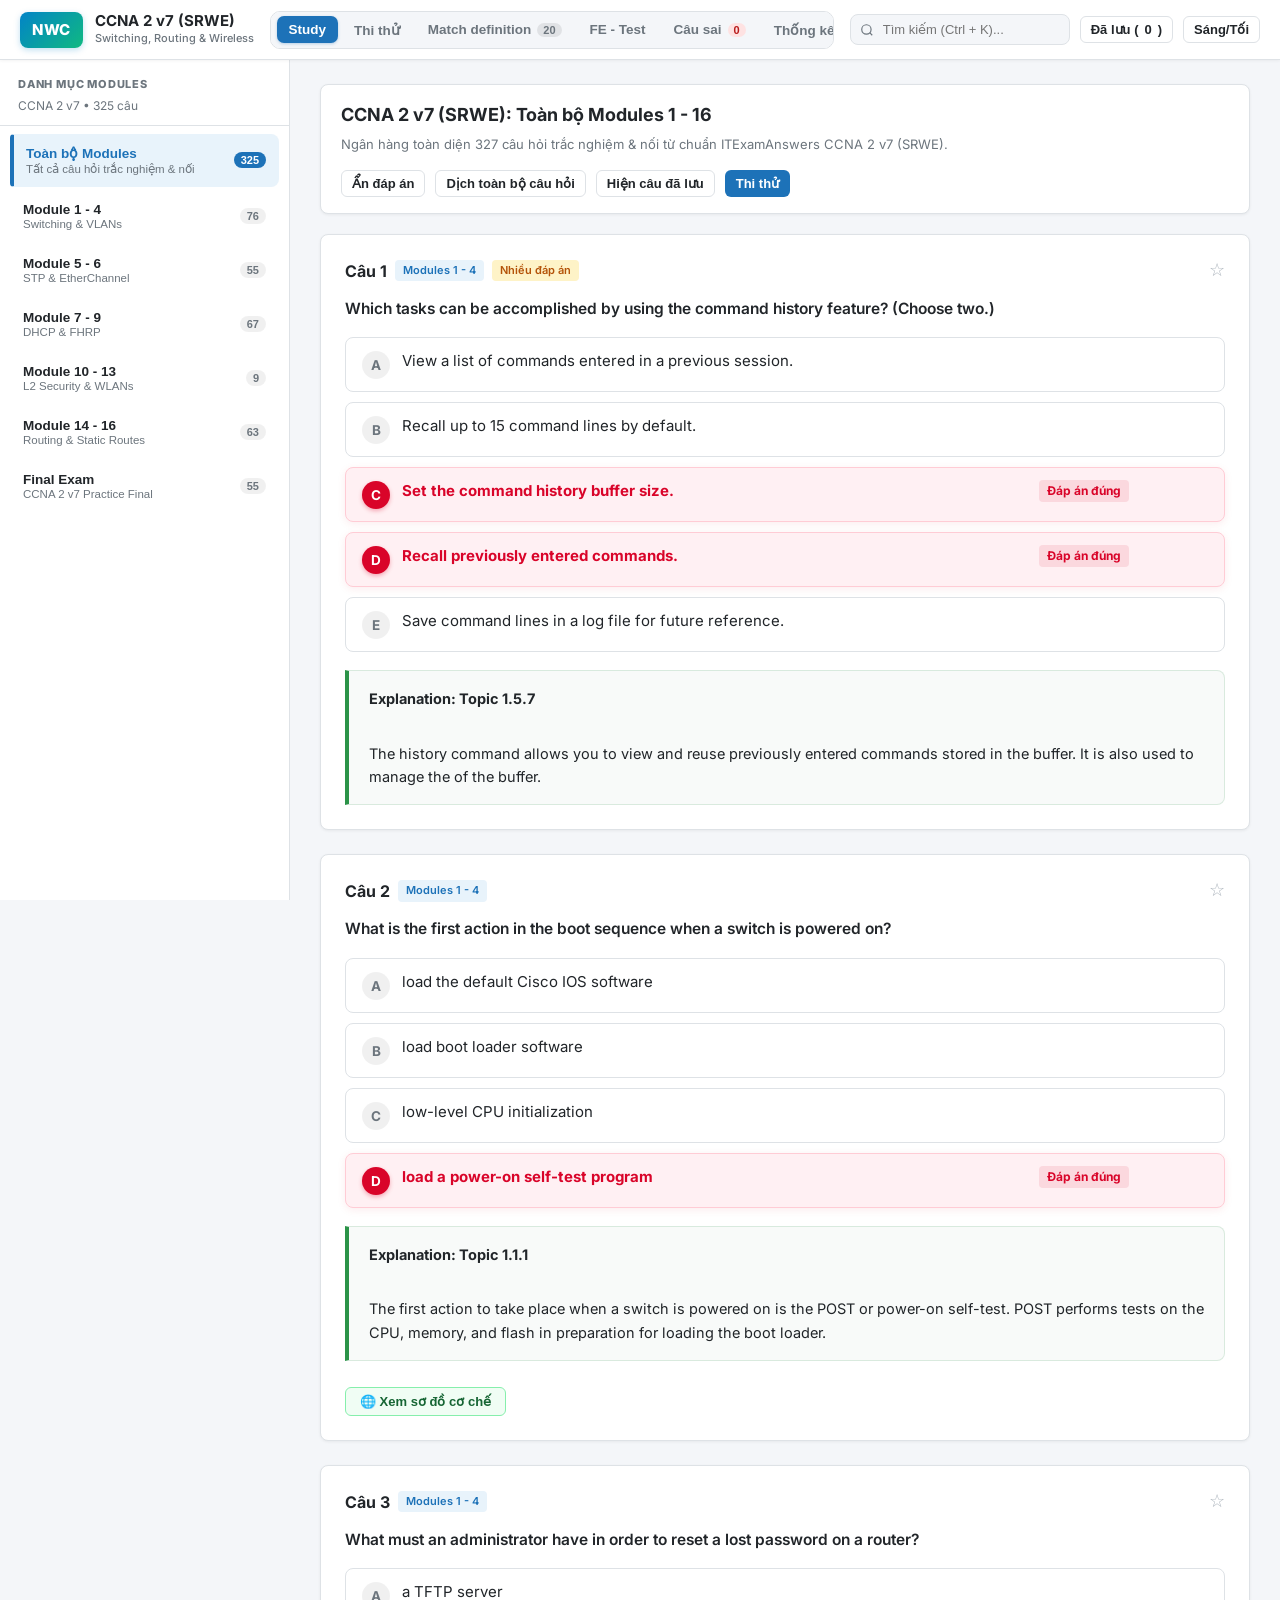
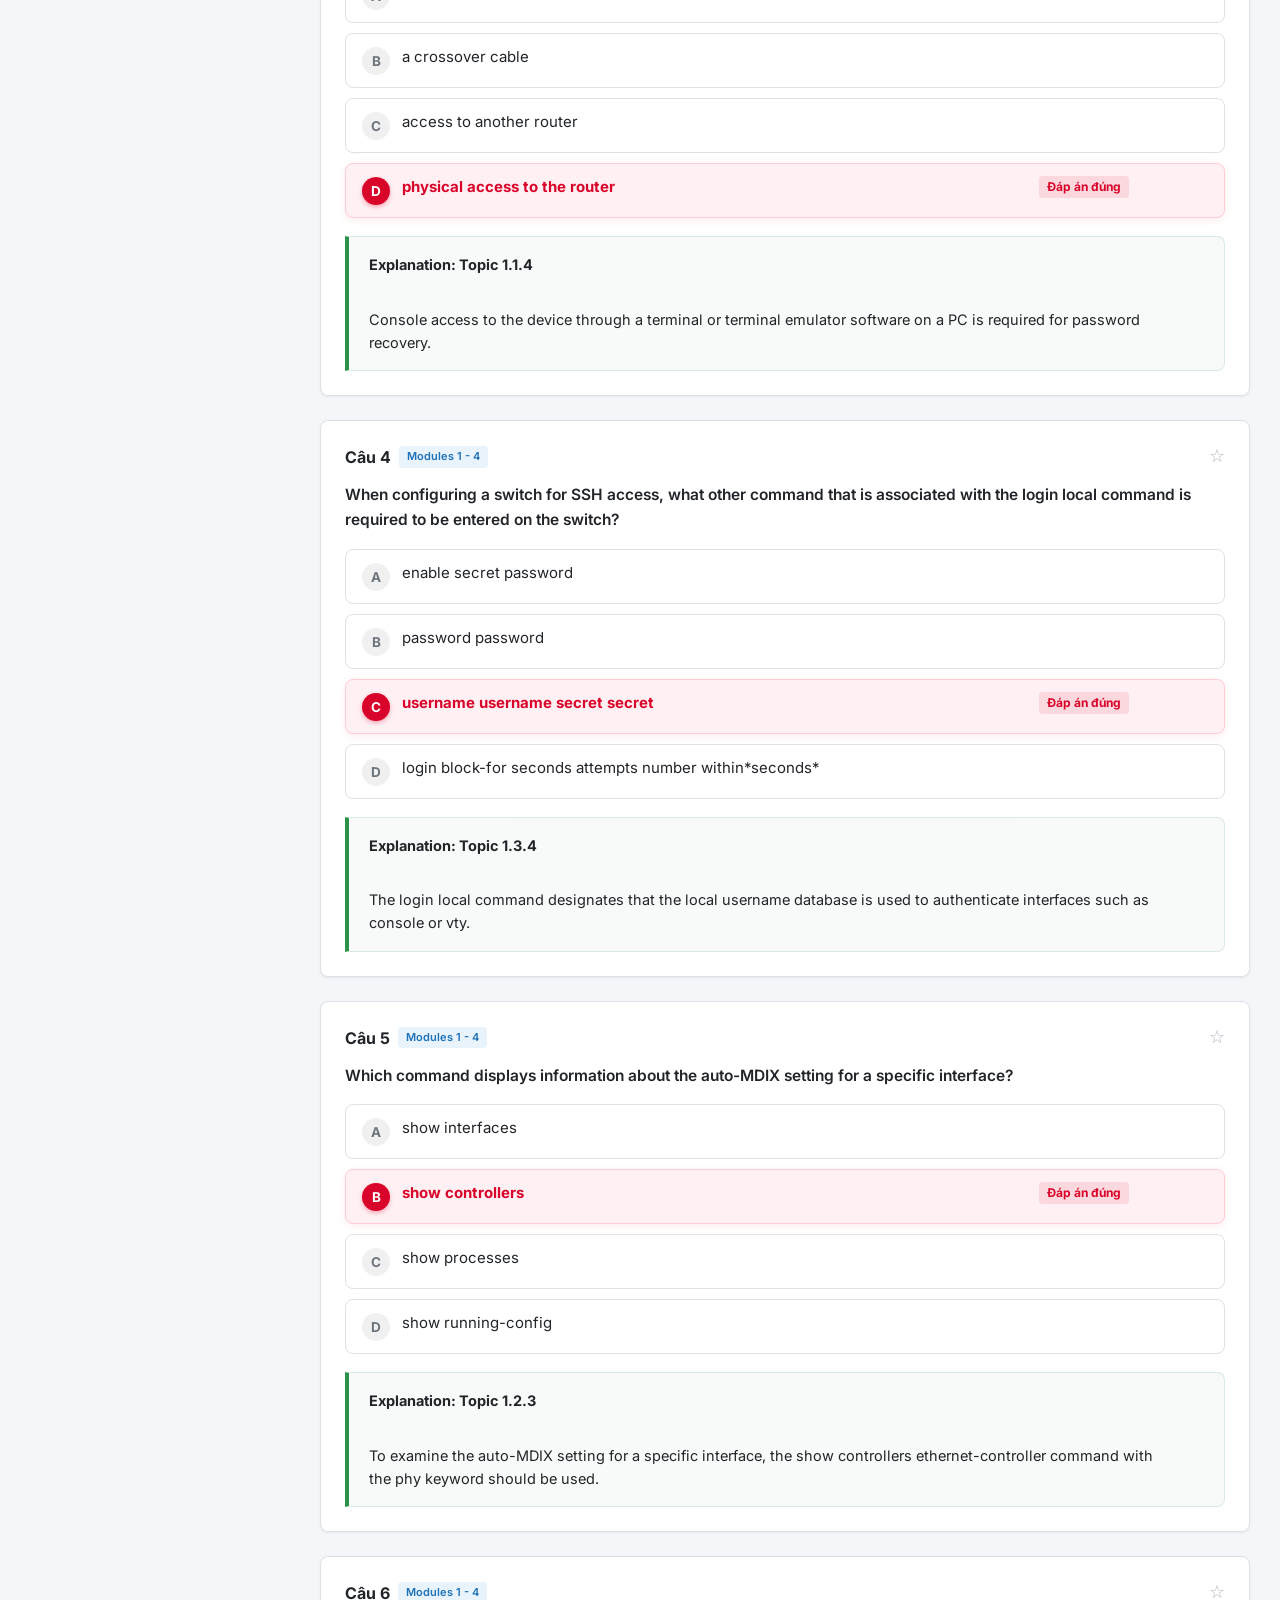
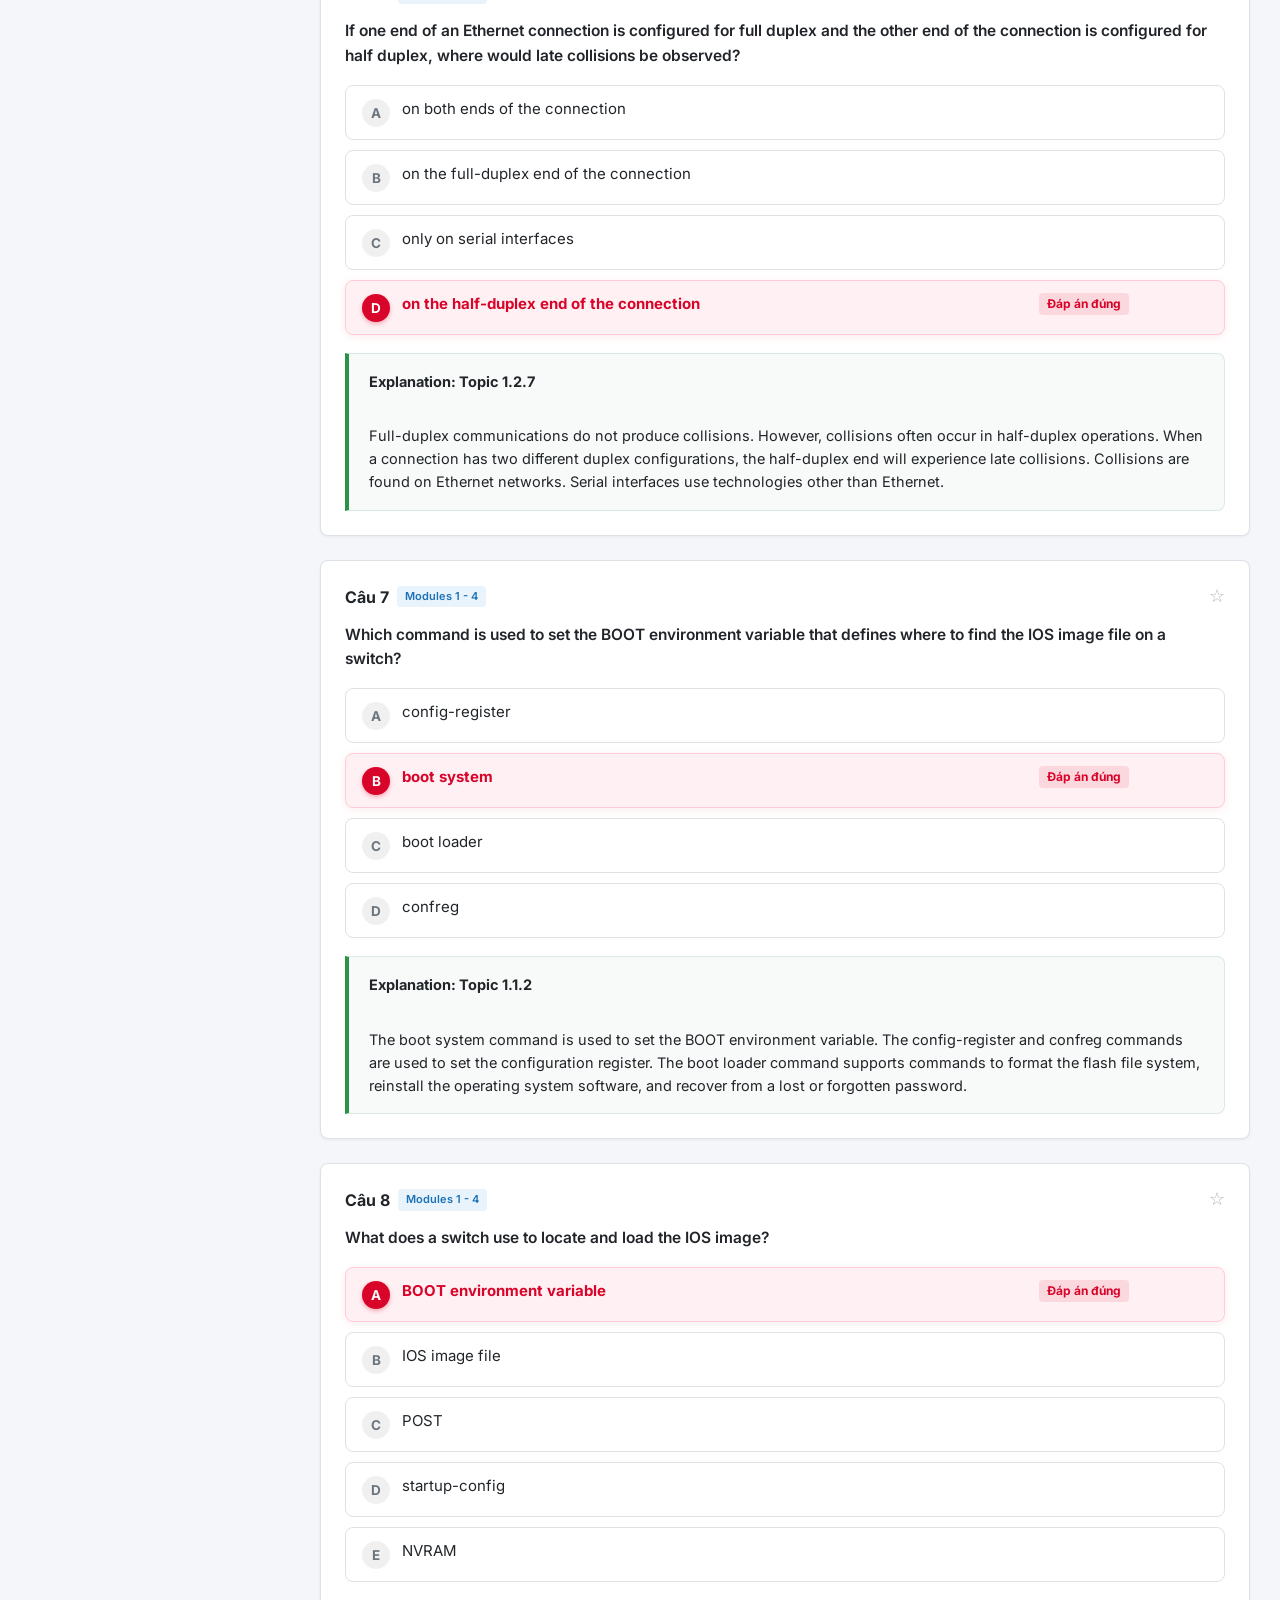
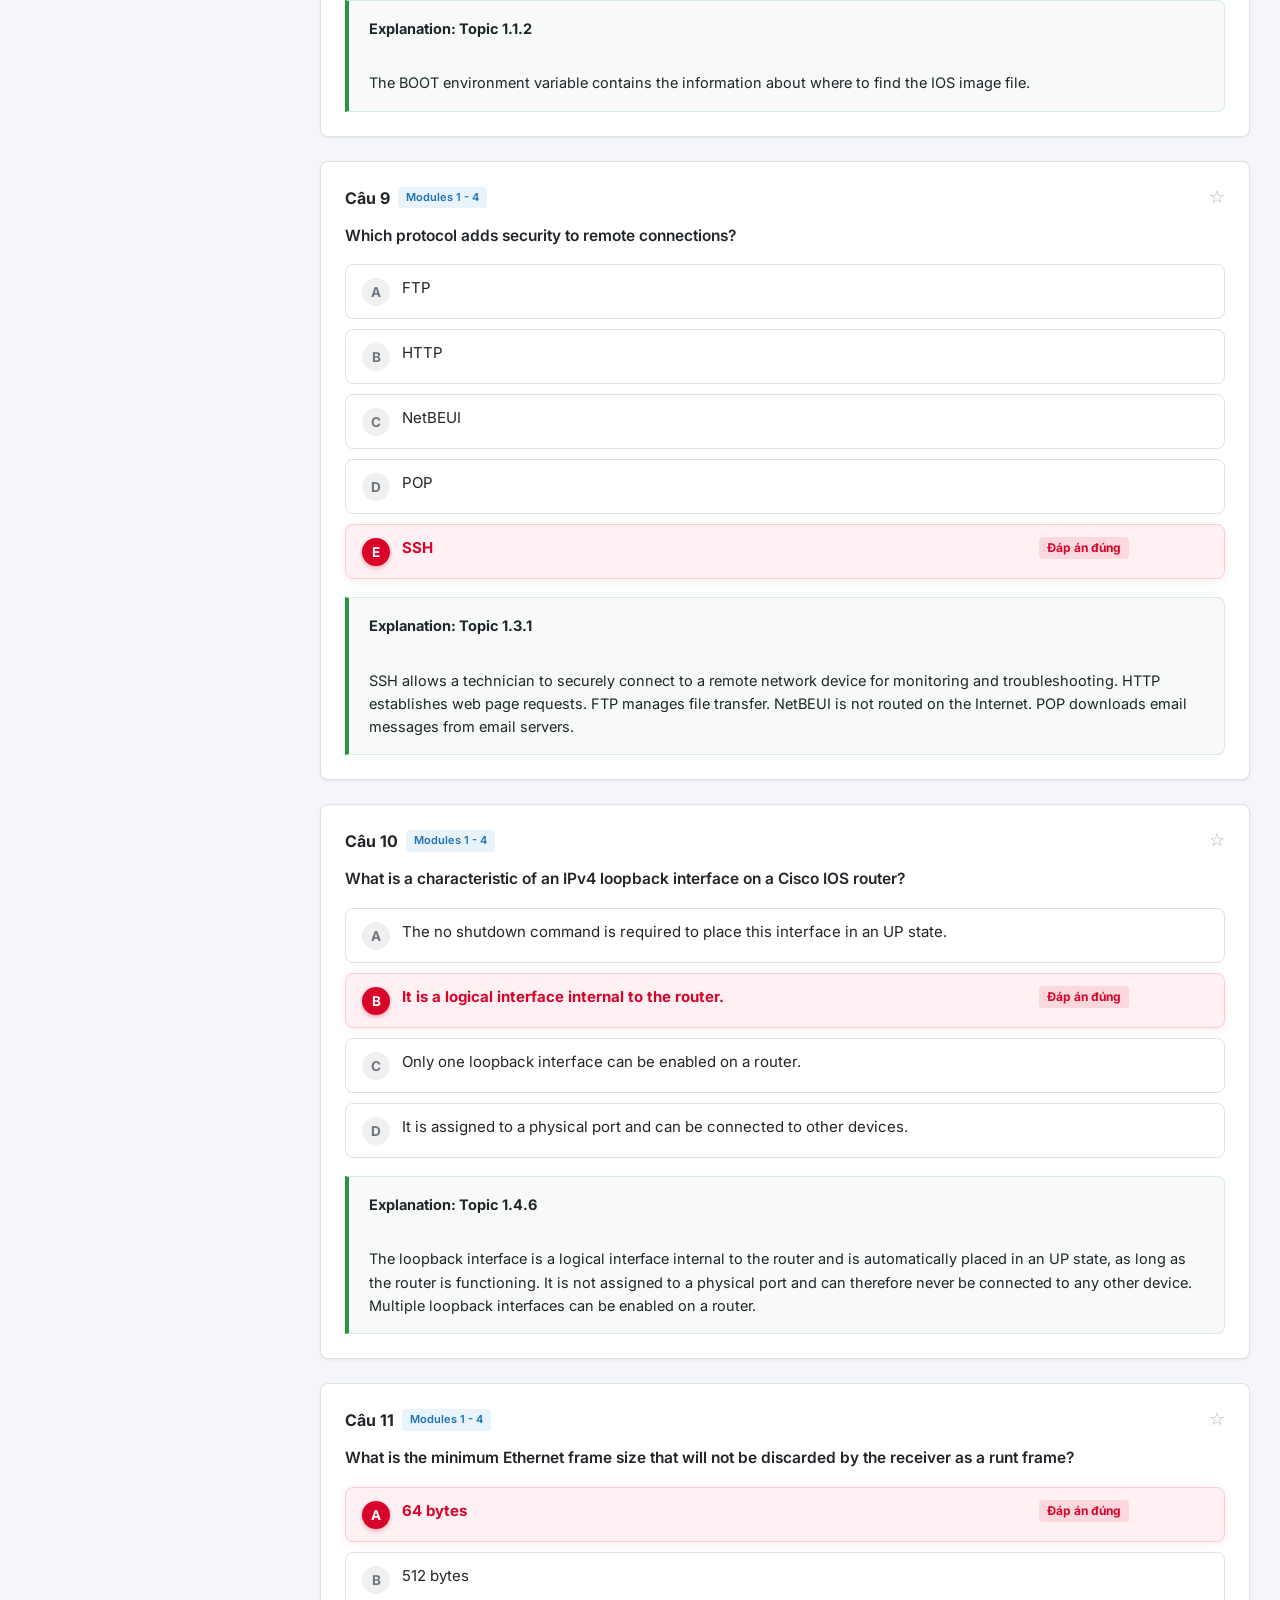
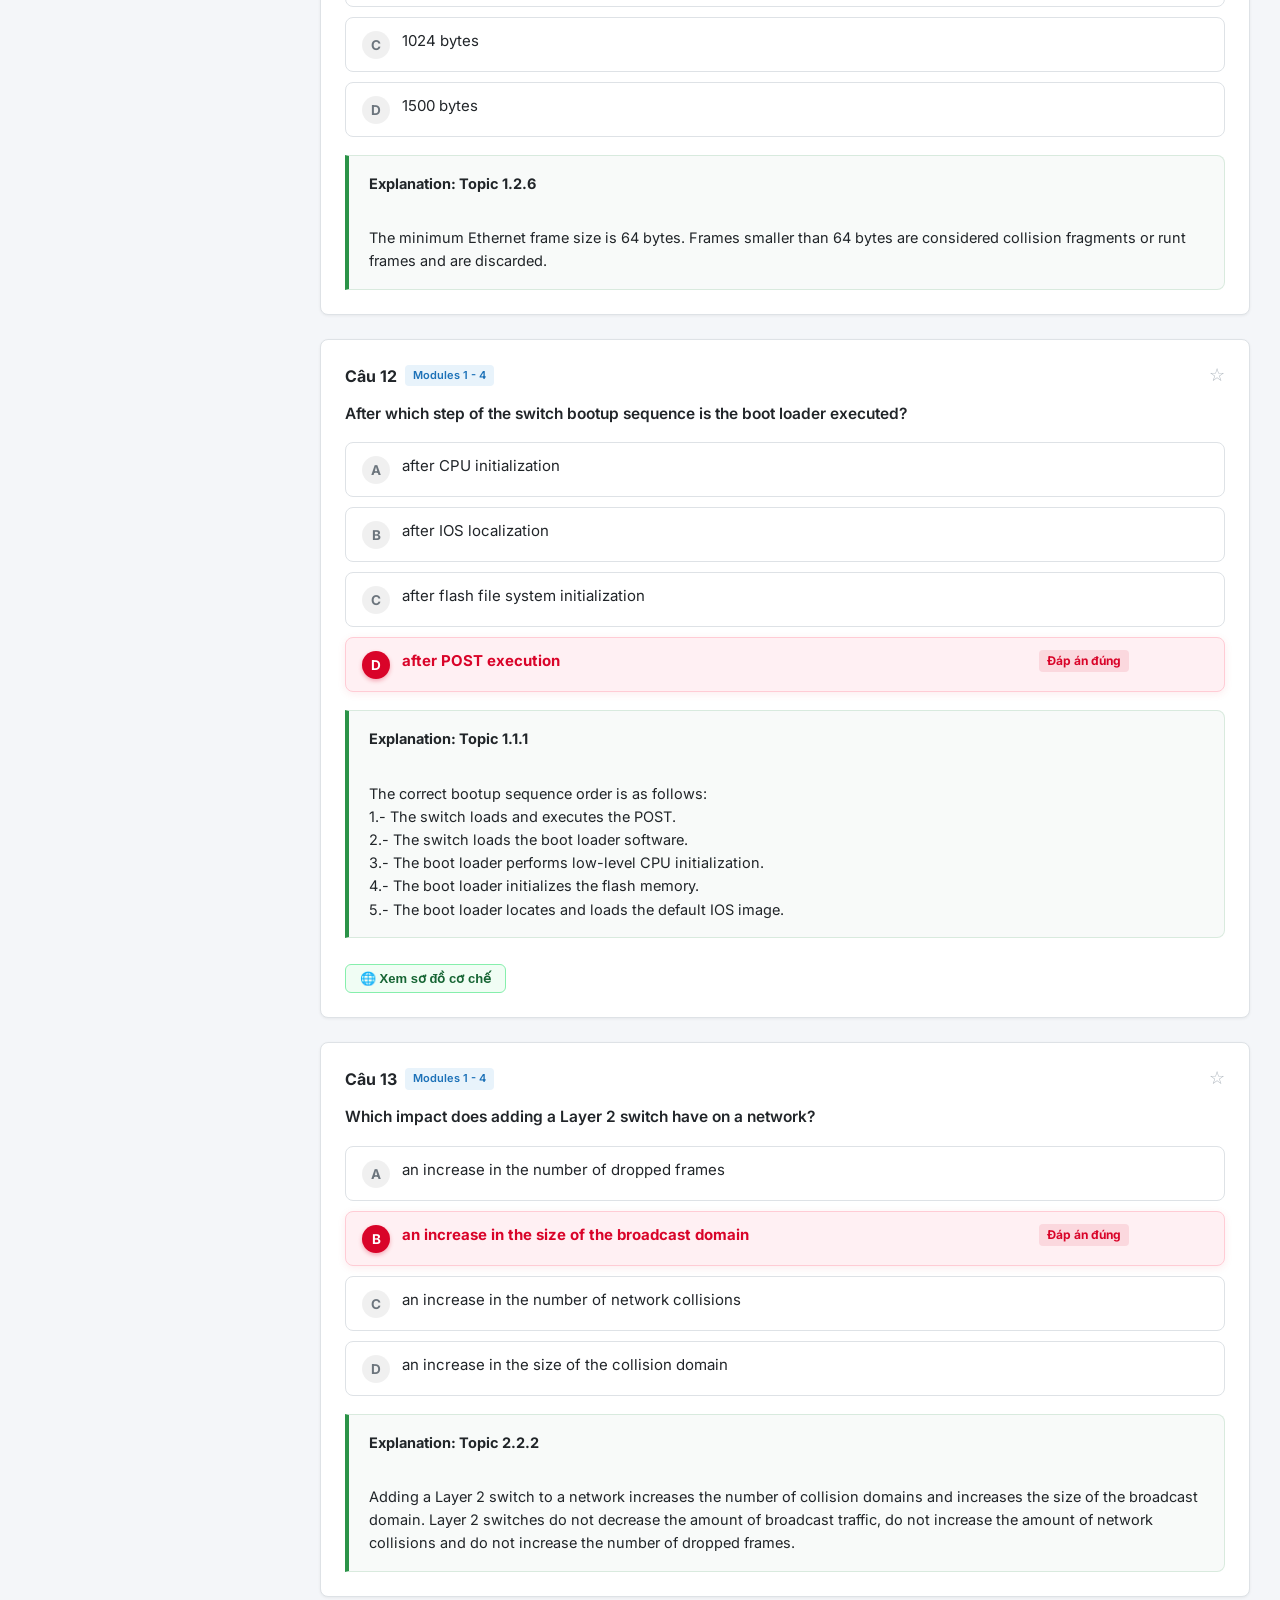
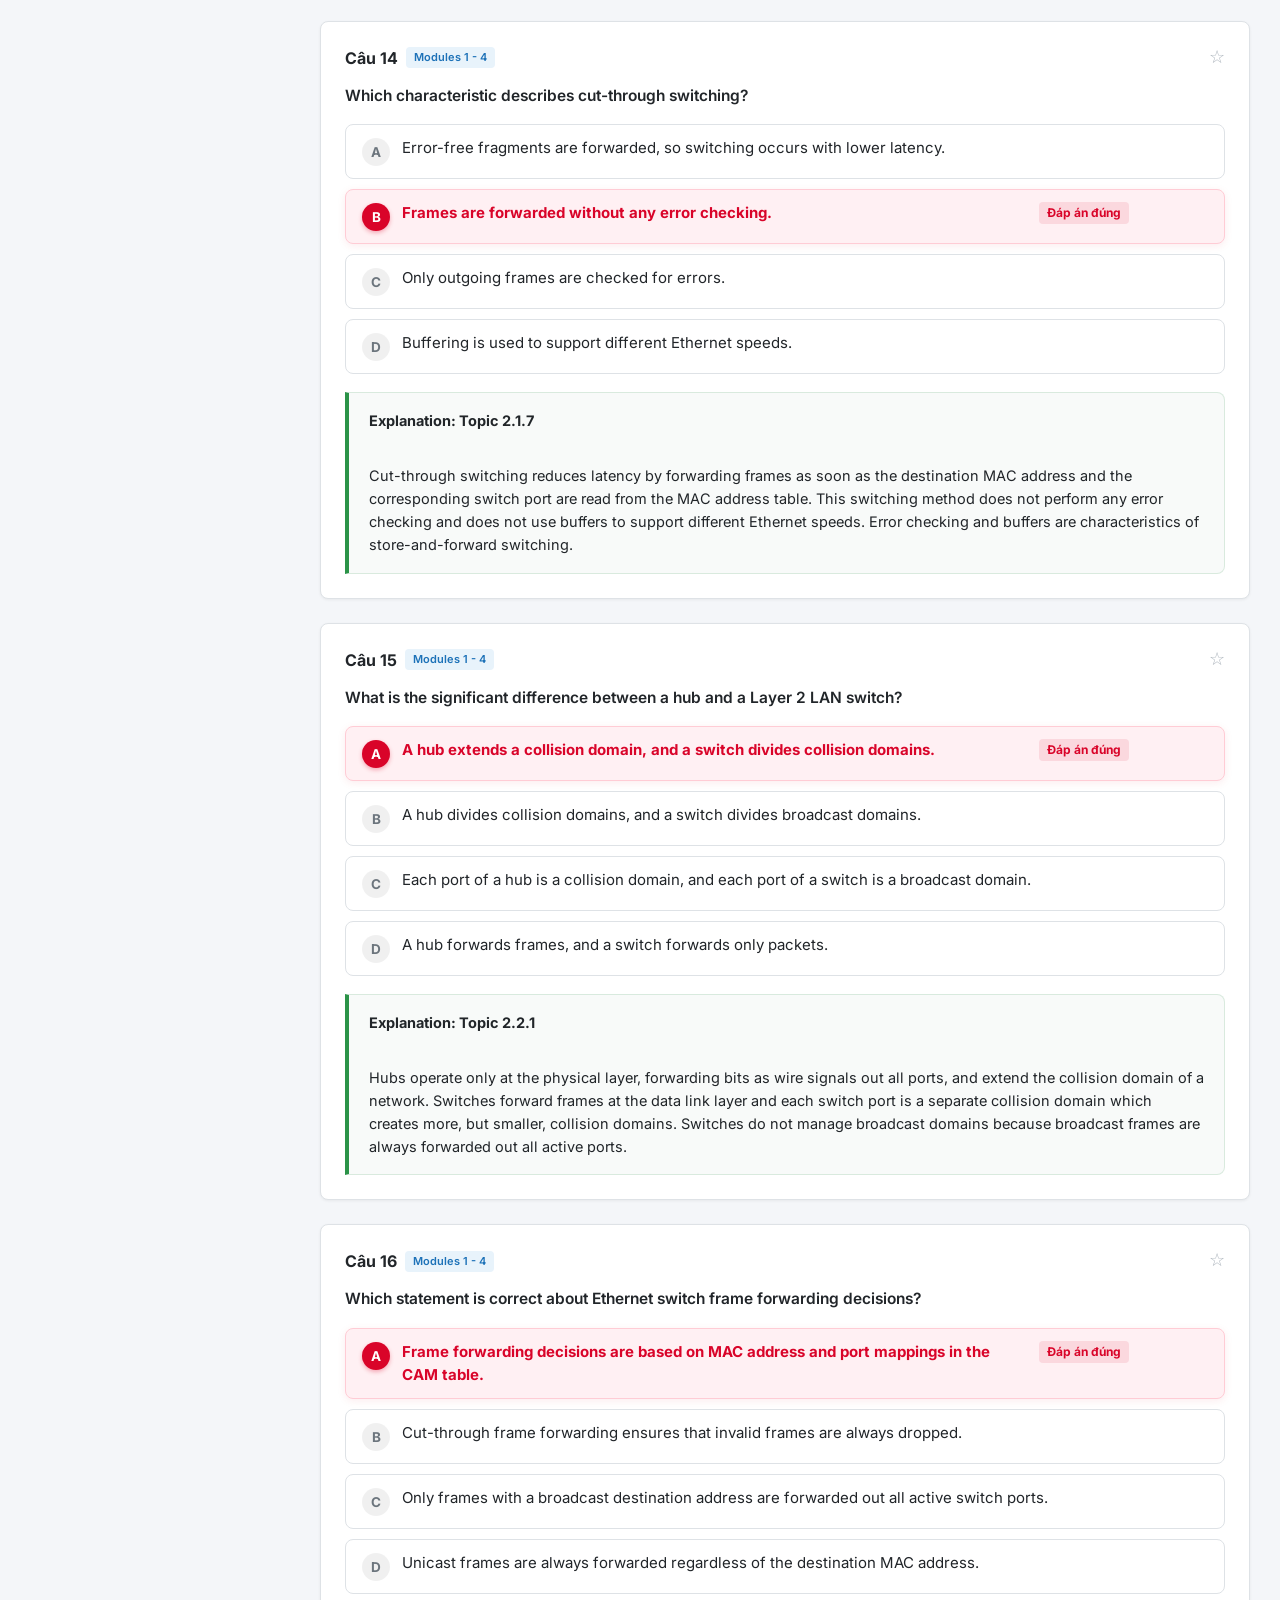
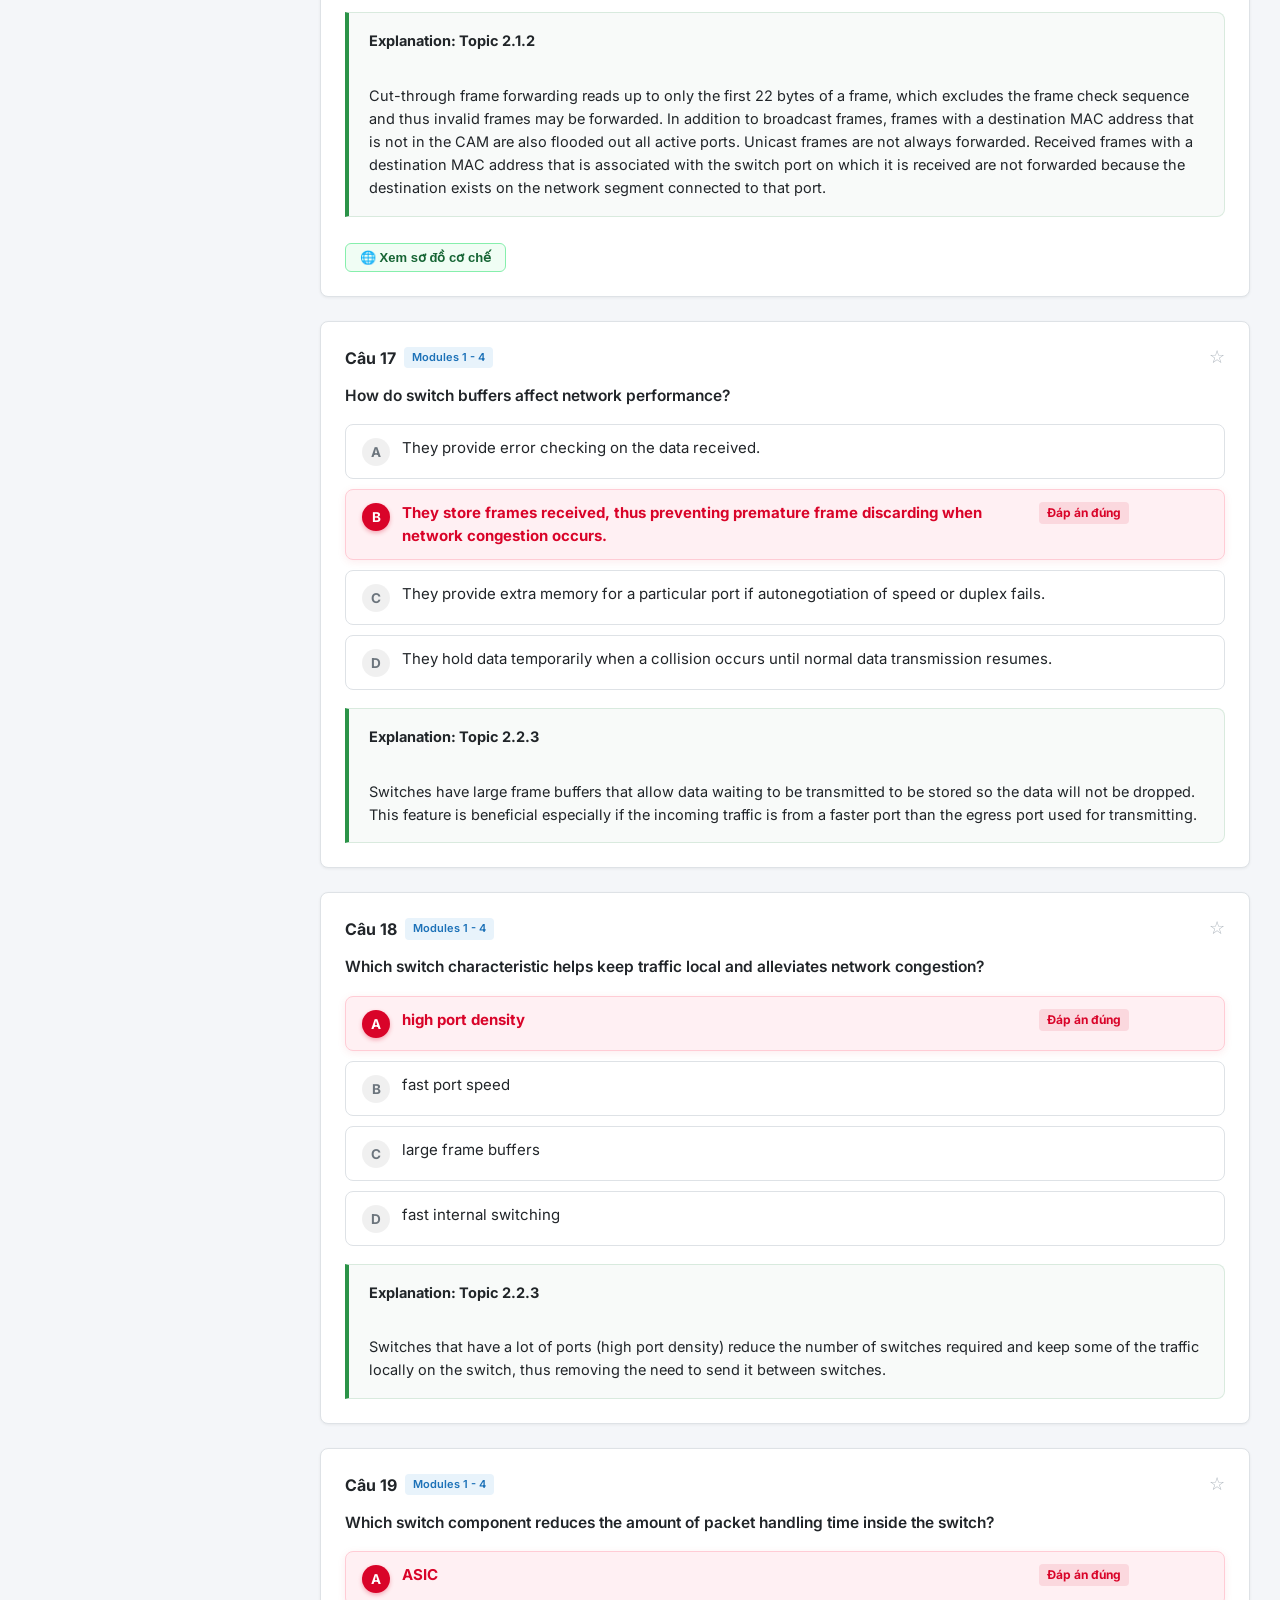
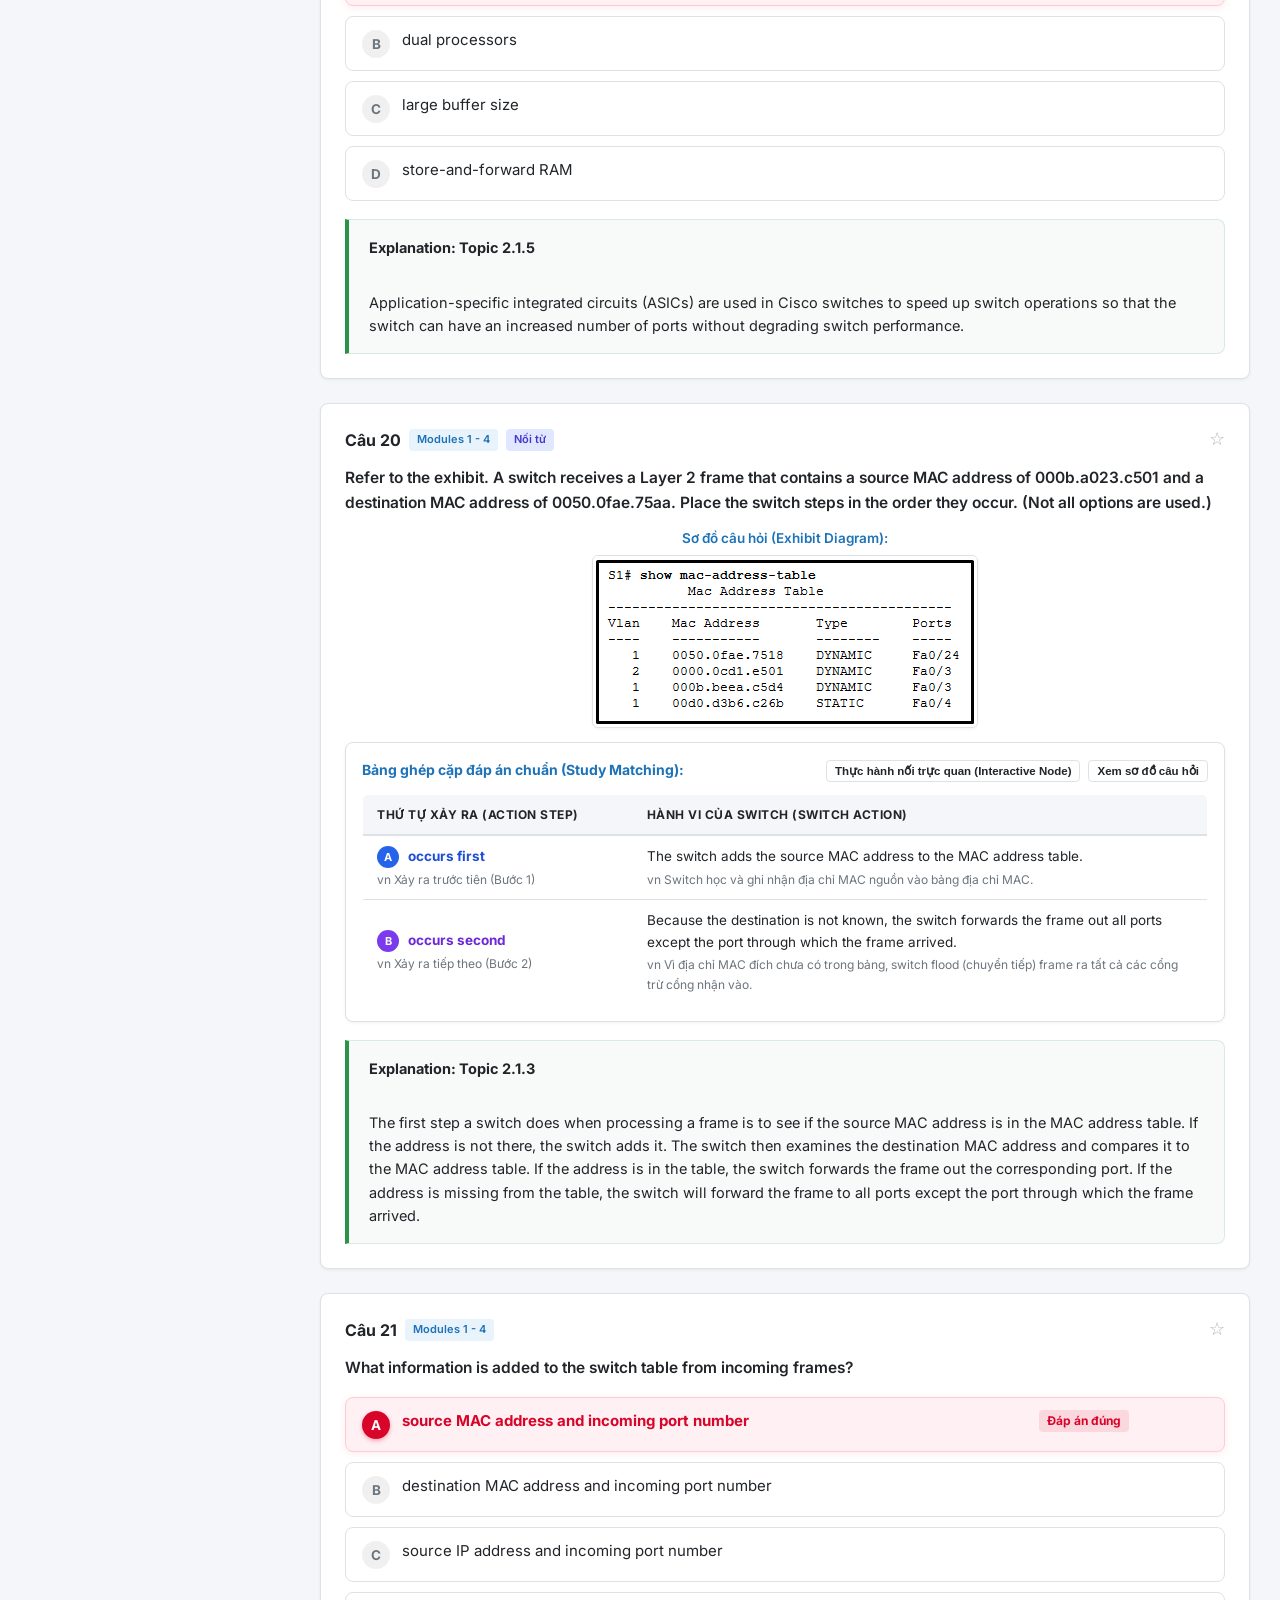
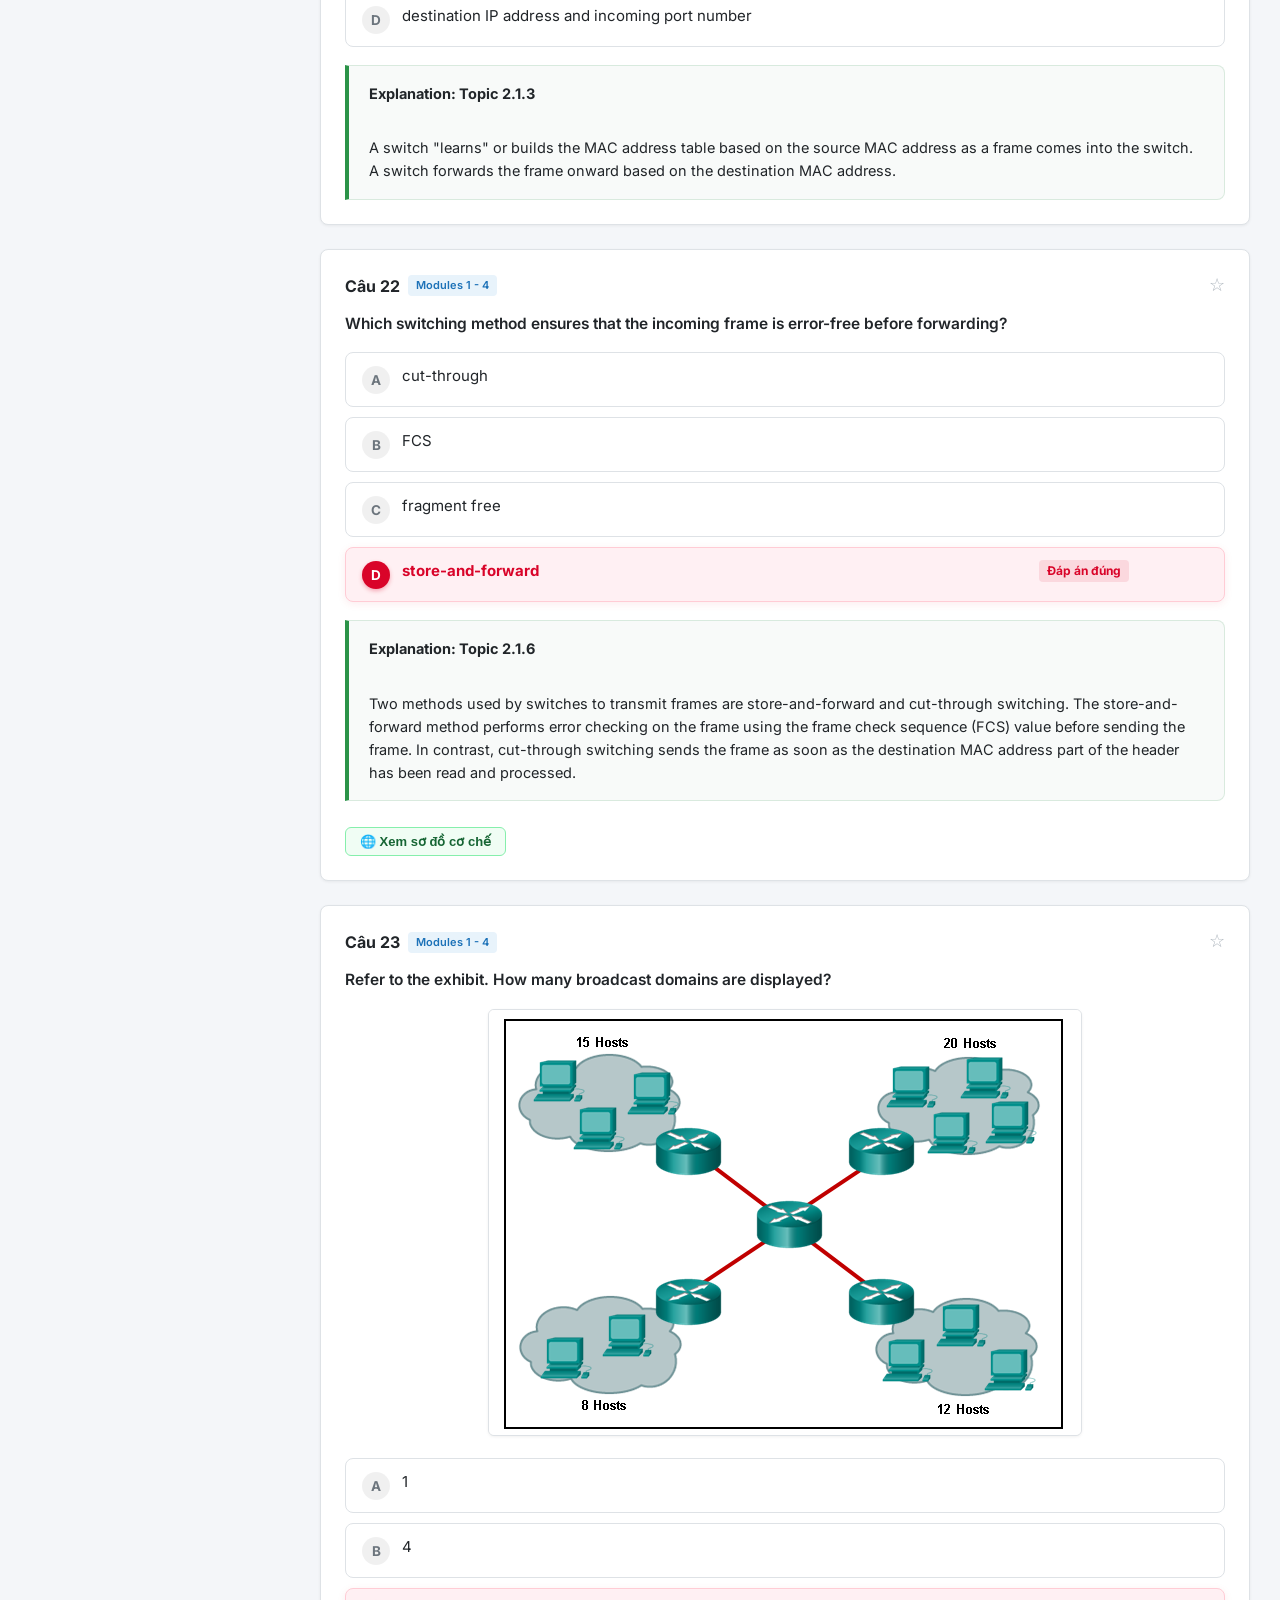
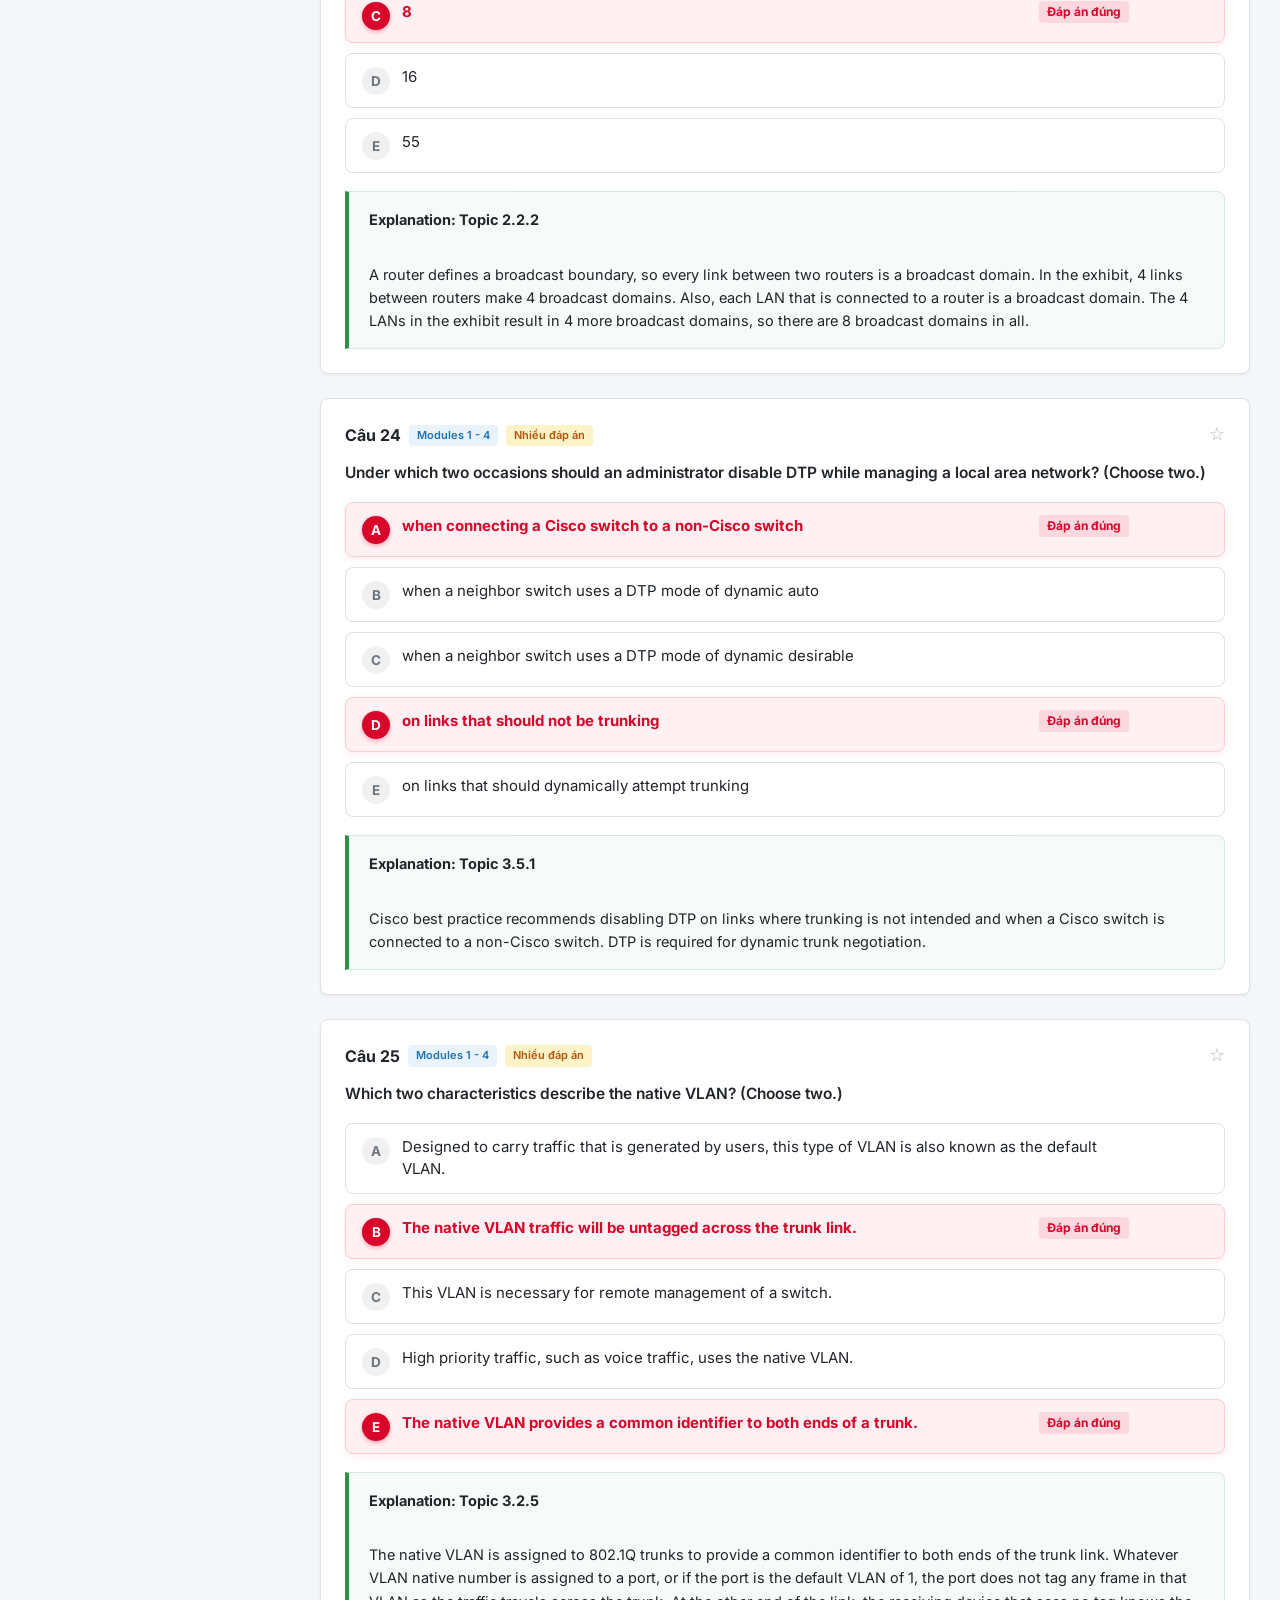
==== commit 4527520f: "update buton Sáng/Tối" ====
--- a/FE-NWC/index.html
+++ b/FE-NWC/index.html
@@ -49,7 +49,7 @@
 
         <button class="btn btn-outline btn-sm topbar-tool-btn" id="starredBtn" title="Xem danh sách câu đã lưu">Đã lưu (<span id="starredCount">0</span>)</button>
 
-        <button class="btn btn-outline btn-sm" id="themeToggleBtn" title="Chuyển chế độ Sáng / Tối">Giao diện</button>
+        <button class="btn btn-outline btn-sm" id="themeToggleBtn" title="Chuyển chế độ Sáng / Tối">Sáng/Tối</button>
 
         <!-- Mobile sidebar hamburger toggle -->
         <button class="btn-icon mobile-menu-btn" id="mobileSidebarToggle" title="Mở danh mục Module">
--- a/FE-NWC/style.css
+++ b/FE-NWC/style.css
@@ -3006,3 +3006,170 @@
   gap: 10px;
   margin-top: 8px;
 }
+
+
+/* ==========================================================================
+   LIVE MOTION SIMULATION (Mo phong luong chuyen dong goi tin SVG theo buoc)
+   ========================================================================== */
+.live-motion-wrap {
+  margin: 14px 0 16px 0;
+  border: 1px solid var(--border-color, #e2e8f0);
+  border-radius: 8px;
+  background: #f8fafc;
+  padding: 14px;
+  overflow: hidden;
+  box-shadow: inset 0 1px 3px rgba(0,0,0,0.03);
+}
+[data-theme="dark"] .live-motion-wrap {
+  background: #0b1329;
+  border-color: #1e293b;
+}
+
+.live-motion-header {
+  display: flex;
+  justify-content: space-between;
+  align-items: center;
+  margin-bottom: 10px;
+  padding: 0 4px;
+}
+.live-motion-title {
+  font-size: 12px;
+  font-weight: 700;
+  text-transform: uppercase;
+  letter-spacing: 0.5px;
+  color: var(--text-muted, #64748b);
+}
+
+.live-motion-canvas {
+  width: 100%;
+  height: auto;
+  max-height: 190px;
+  display: block;
+  user-select: none;
+}
+
+.motion-link-line {
+  stroke: #cbd5e1;
+  stroke-width: 2.5;
+  stroke-dasharray: 4 2;
+  transition: all 0.3s ease;
+}
+[data-theme="dark"] .motion-link-line {
+  stroke: #334155;
+}
+.motion-link-line.active-link {
+  stroke: #2563eb;
+  stroke-width: 3.5;
+  stroke-dasharray: none;
+}
+[data-theme="dark"] .motion-link-line.active-link {
+  stroke: #60a5fa;
+}
+
+.motion-link-label {
+  font-size: 10px;
+  font-family: var(--font-mono, monospace);
+  fill: #64748b;
+  font-weight: 600;
+}
+[data-theme="dark"] .motion-link-label {
+  fill: #94a3b8;
+}
+
+.motion-node-rect {
+  fill: var(--bg-card, #ffffff);
+  stroke: #cbd5e1;
+  stroke-width: 1.5;
+  transition: all 0.3s ease;
+}
+[data-theme="dark"] .motion-node-rect {
+  fill: #1e293b;
+  stroke: #334155;
+}
+.motion-node-group.active-node .motion-node-rect {
+  stroke: #2563eb;
+  stroke-width: 2.5;
+  fill: #eff6ff;
+  filter: drop-shadow(0 0 8px rgba(37,99,235,0.25));
+}
+[data-theme="dark"] .motion-node-group.active-node .motion-node-rect {
+  stroke: #60a5fa;
+  fill: #1e3a5f;
+  filter: drop-shadow(0 0 8px rgba(96,165,250,0.3));
+}
+
+.motion-node-title {
+  font-size: 11.5px;
+  font-weight: 700;
+  fill: var(--text-main, #0f172a);
+}
+[data-theme="dark"] .motion-node-title {
+  fill: #f8fafc;
+}
+.motion-node-sub {
+  font-size: 9.5px;
+  font-family: var(--font-mono, monospace);
+  fill: var(--text-muted, #64748b);
+}
+[data-theme="dark"] .motion-node-sub {
+  fill: #94a3b8;
+}
+
+/* Moving Packet Envelope PDU */
+.motion-packet {
+  transition: transform 1.1s cubic-bezier(0.25, 1, 0.5, 1);
+  will-change: transform;
+  pointer-events: none;
+}
+.motion-packet-box {
+  fill: #1d4ed8;
+  stroke: #ffffff;
+  stroke-width: 1.5;
+  filter: drop-shadow(0 2px 5px rgba(29,78,216,0.35));
+}
+.motion-packet.packet-drop .motion-packet-box {
+  fill: #dc2626;
+  filter: drop-shadow(0 2px 5px rgba(220,38,38,0.35));
+}
+.motion-packet-text {
+  font-size: 9.5px;
+  font-weight: 700;
+  fill: #ffffff;
+  font-family: var(--font-mono, monospace);
+}
+
+/* Live Simulation Console & Controls */
+.motion-console {
+  display: flex;
+  align-items: center;
+  justify-content: space-between;
+  gap: 12px;
+  margin-top: 10px;
+  padding: 8px 12px;
+  background: var(--bg-card, #ffffff);
+  border: 1px solid var(--border-color, #e2e8f0);
+  border-radius: 6px;
+  font-size: 12px;
+}
+[data-theme="dark"] .motion-console {
+  background: #1e293b;
+  border-color: #334155;
+}
+.motion-console-text {
+  font-family: var(--font-mono, monospace);
+  color: var(--text-main, #0f172a);
+  font-weight: 600;
+  overflow: hidden;
+  text-overflow: ellipsis;
+  white-space: nowrap;
+}
+[data-theme="dark"] .motion-console-text {
+  color: #f1f5f9;
+}
+.motion-controls-row {
+  display: flex;
+  gap: 6px;
+  align-items: center;
+  flex-shrink: 0;
+}
+
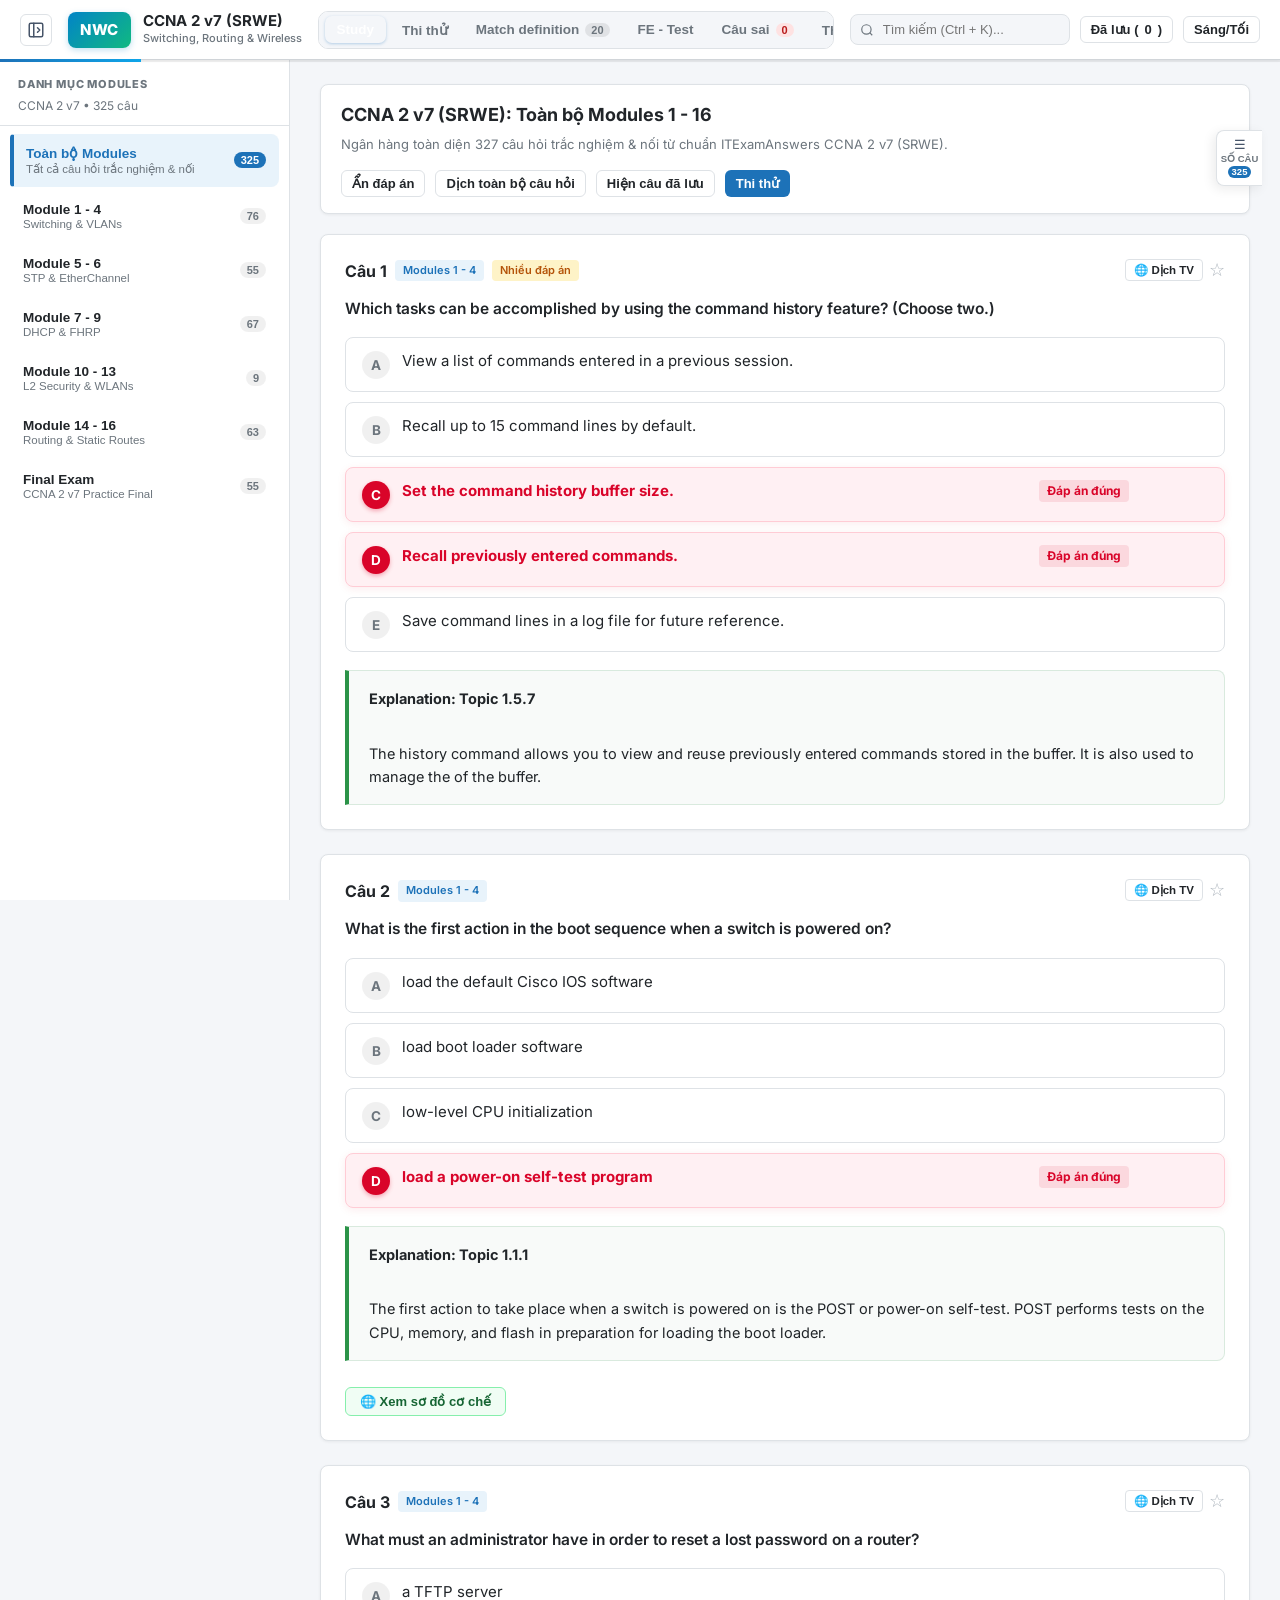
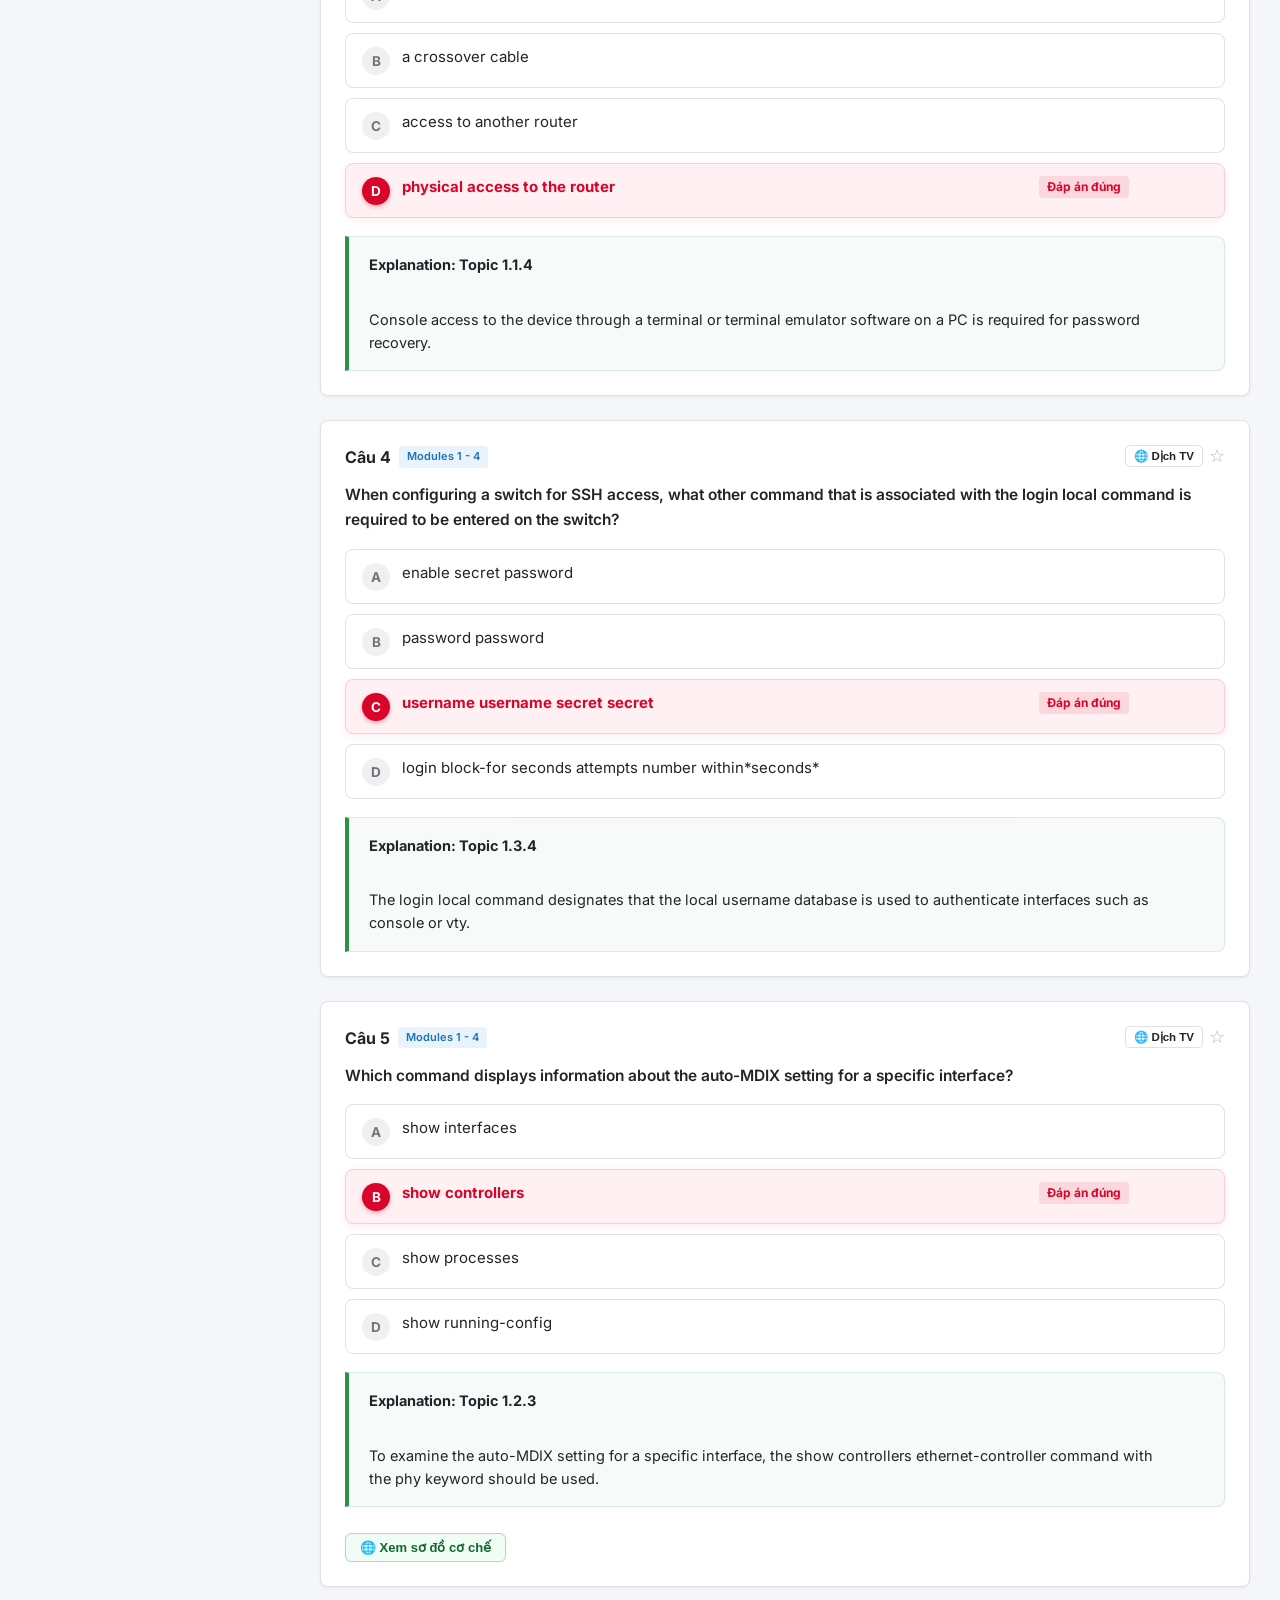
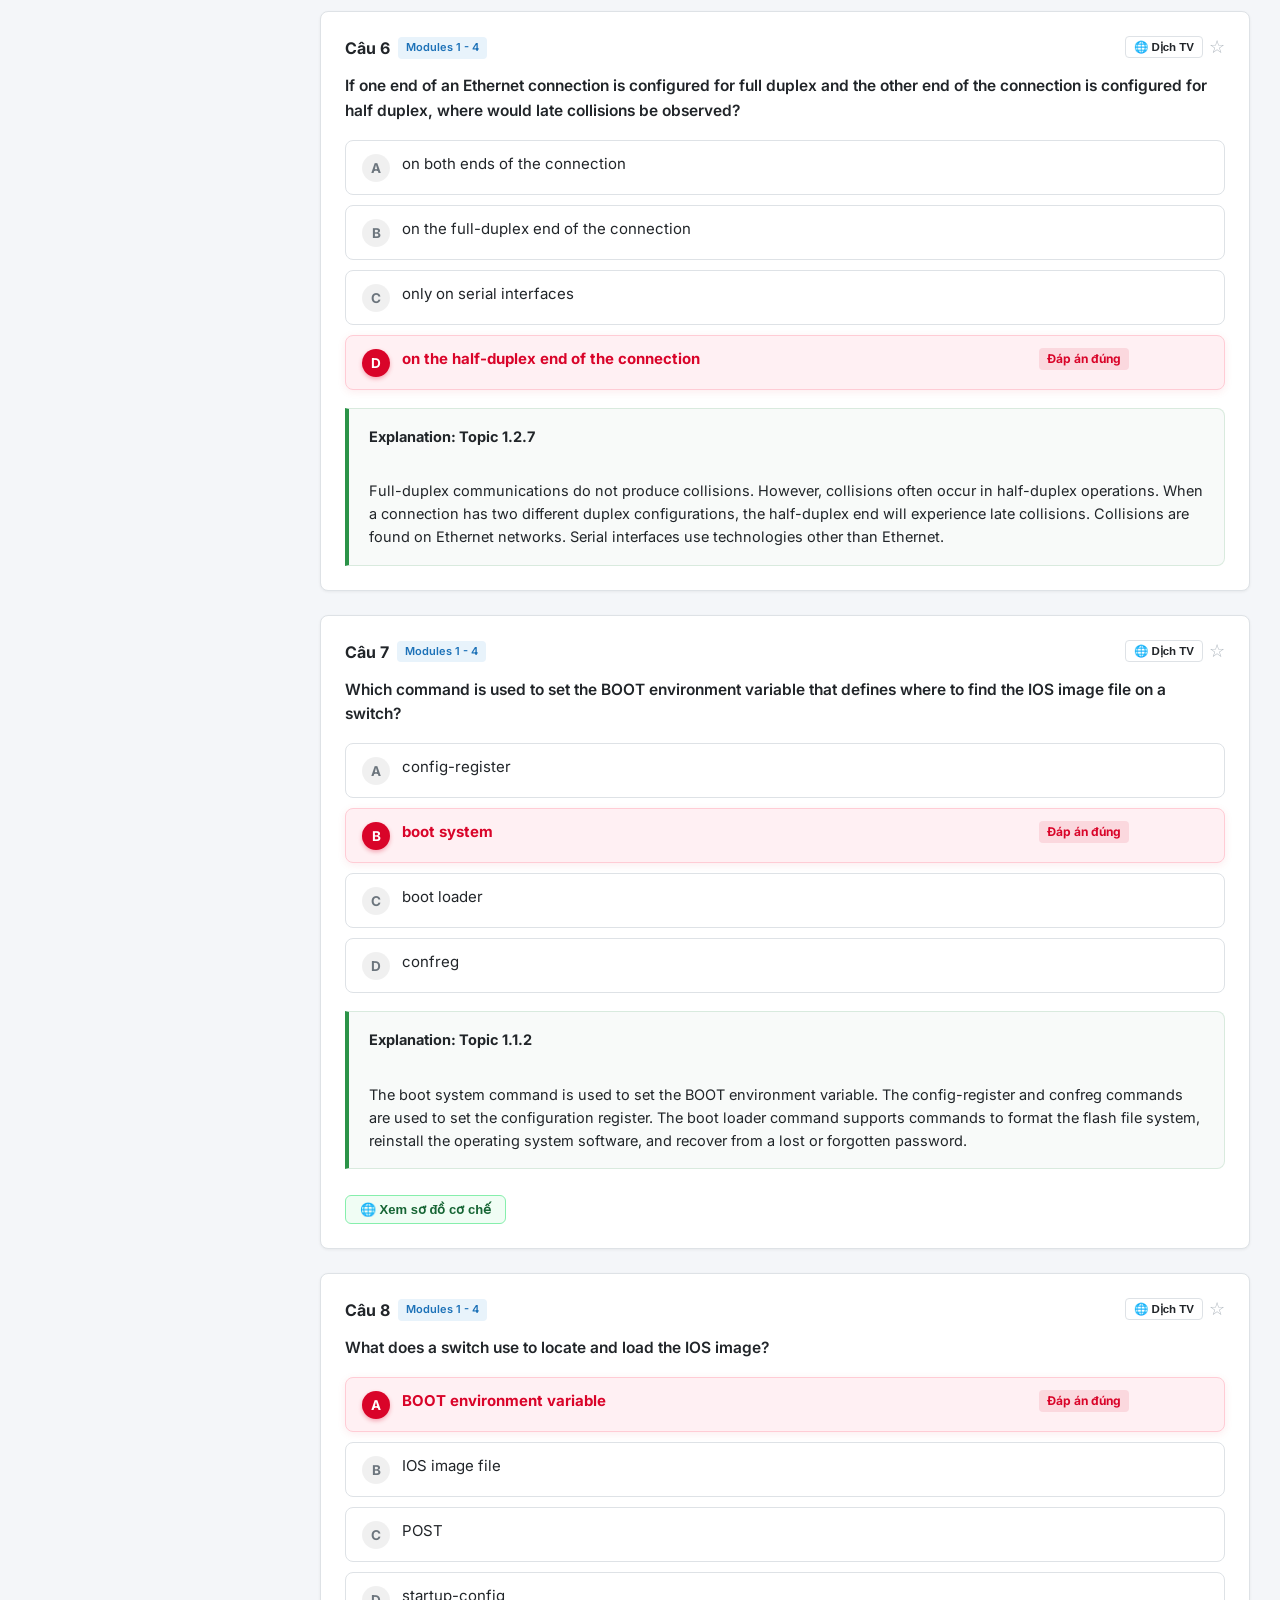
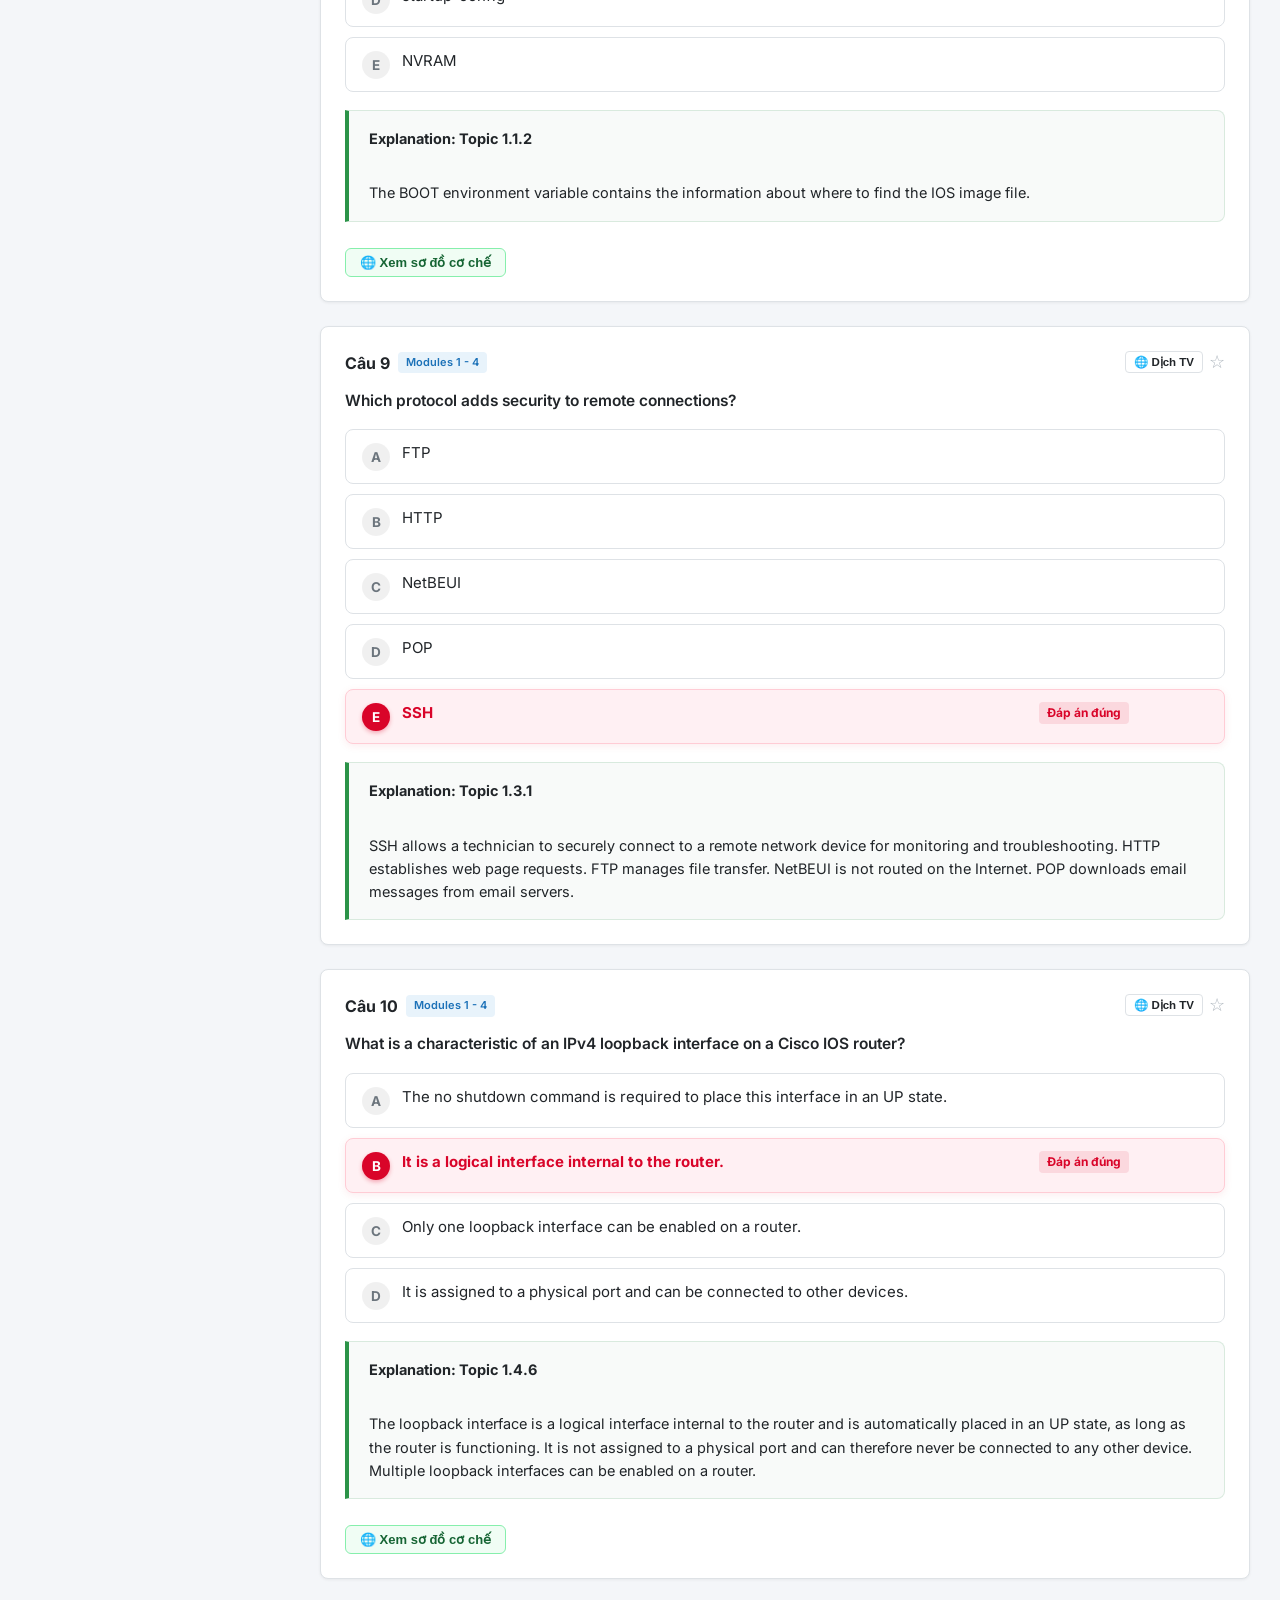
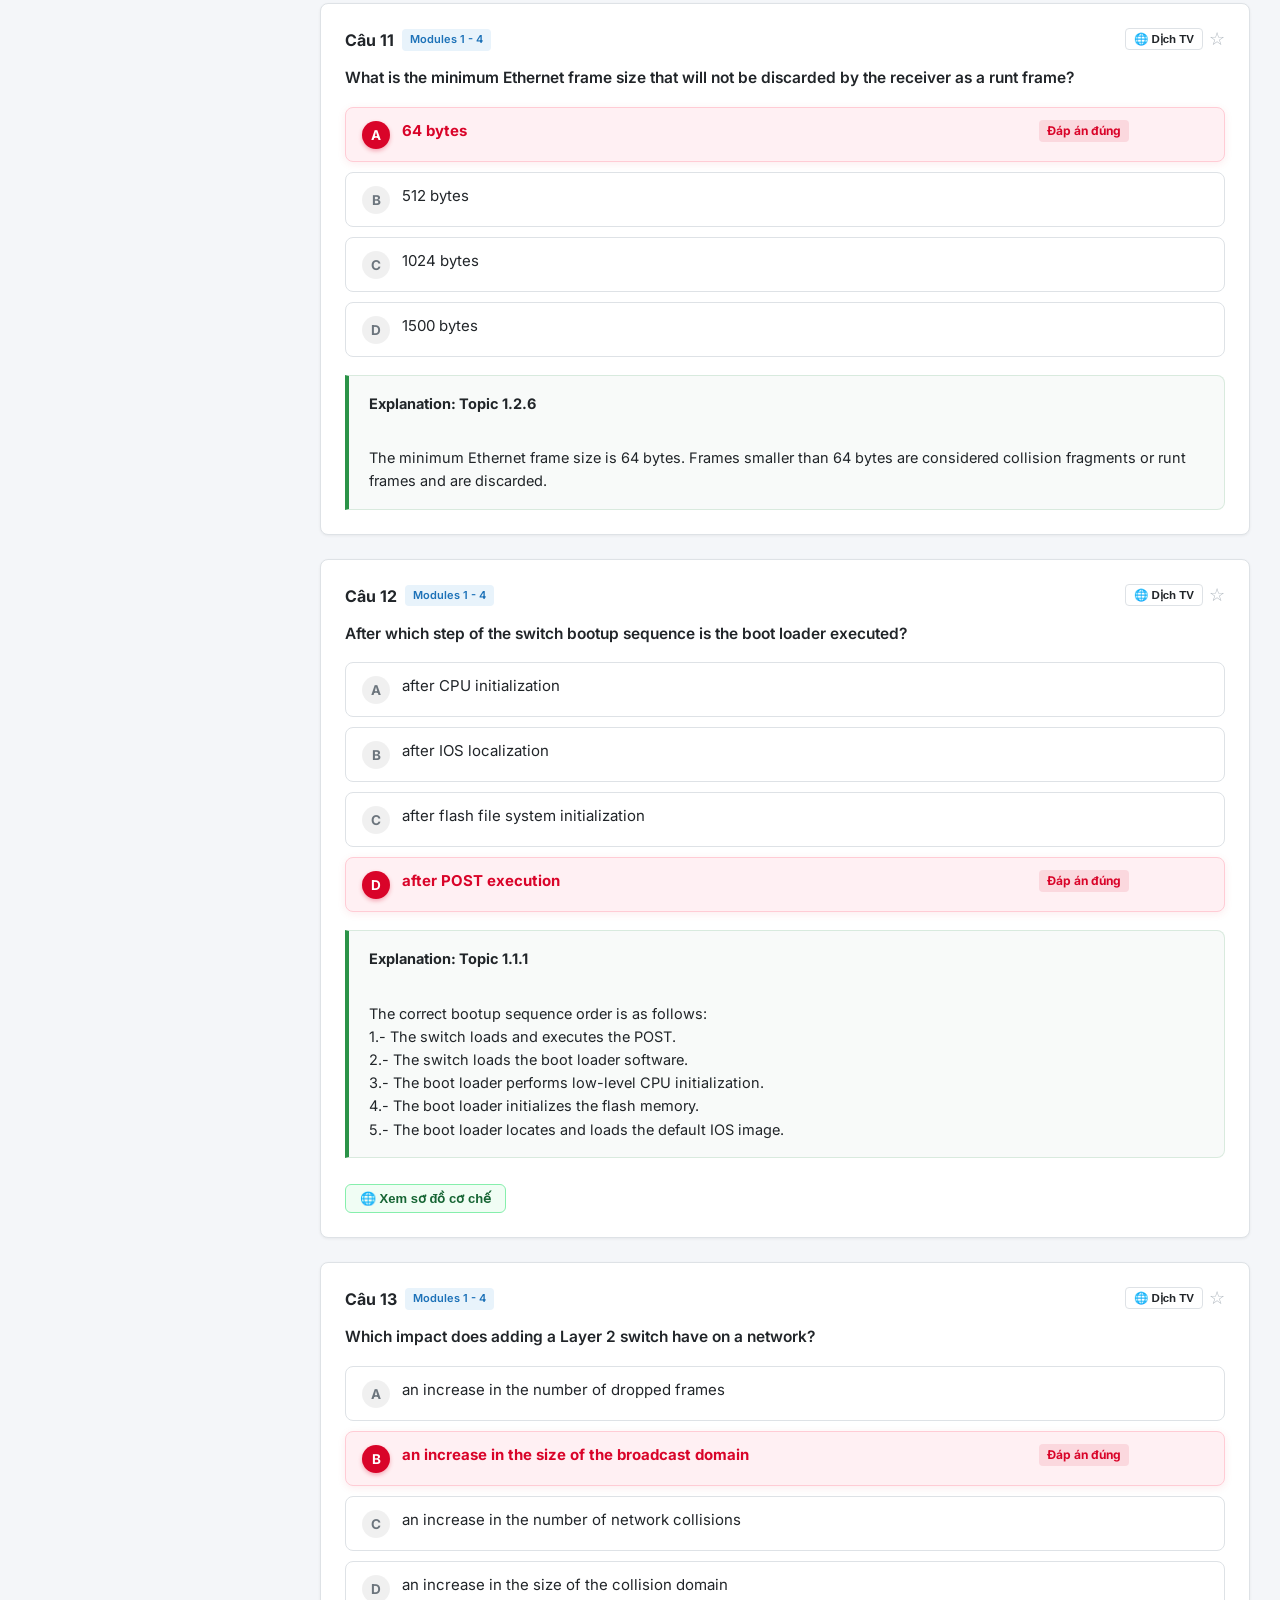
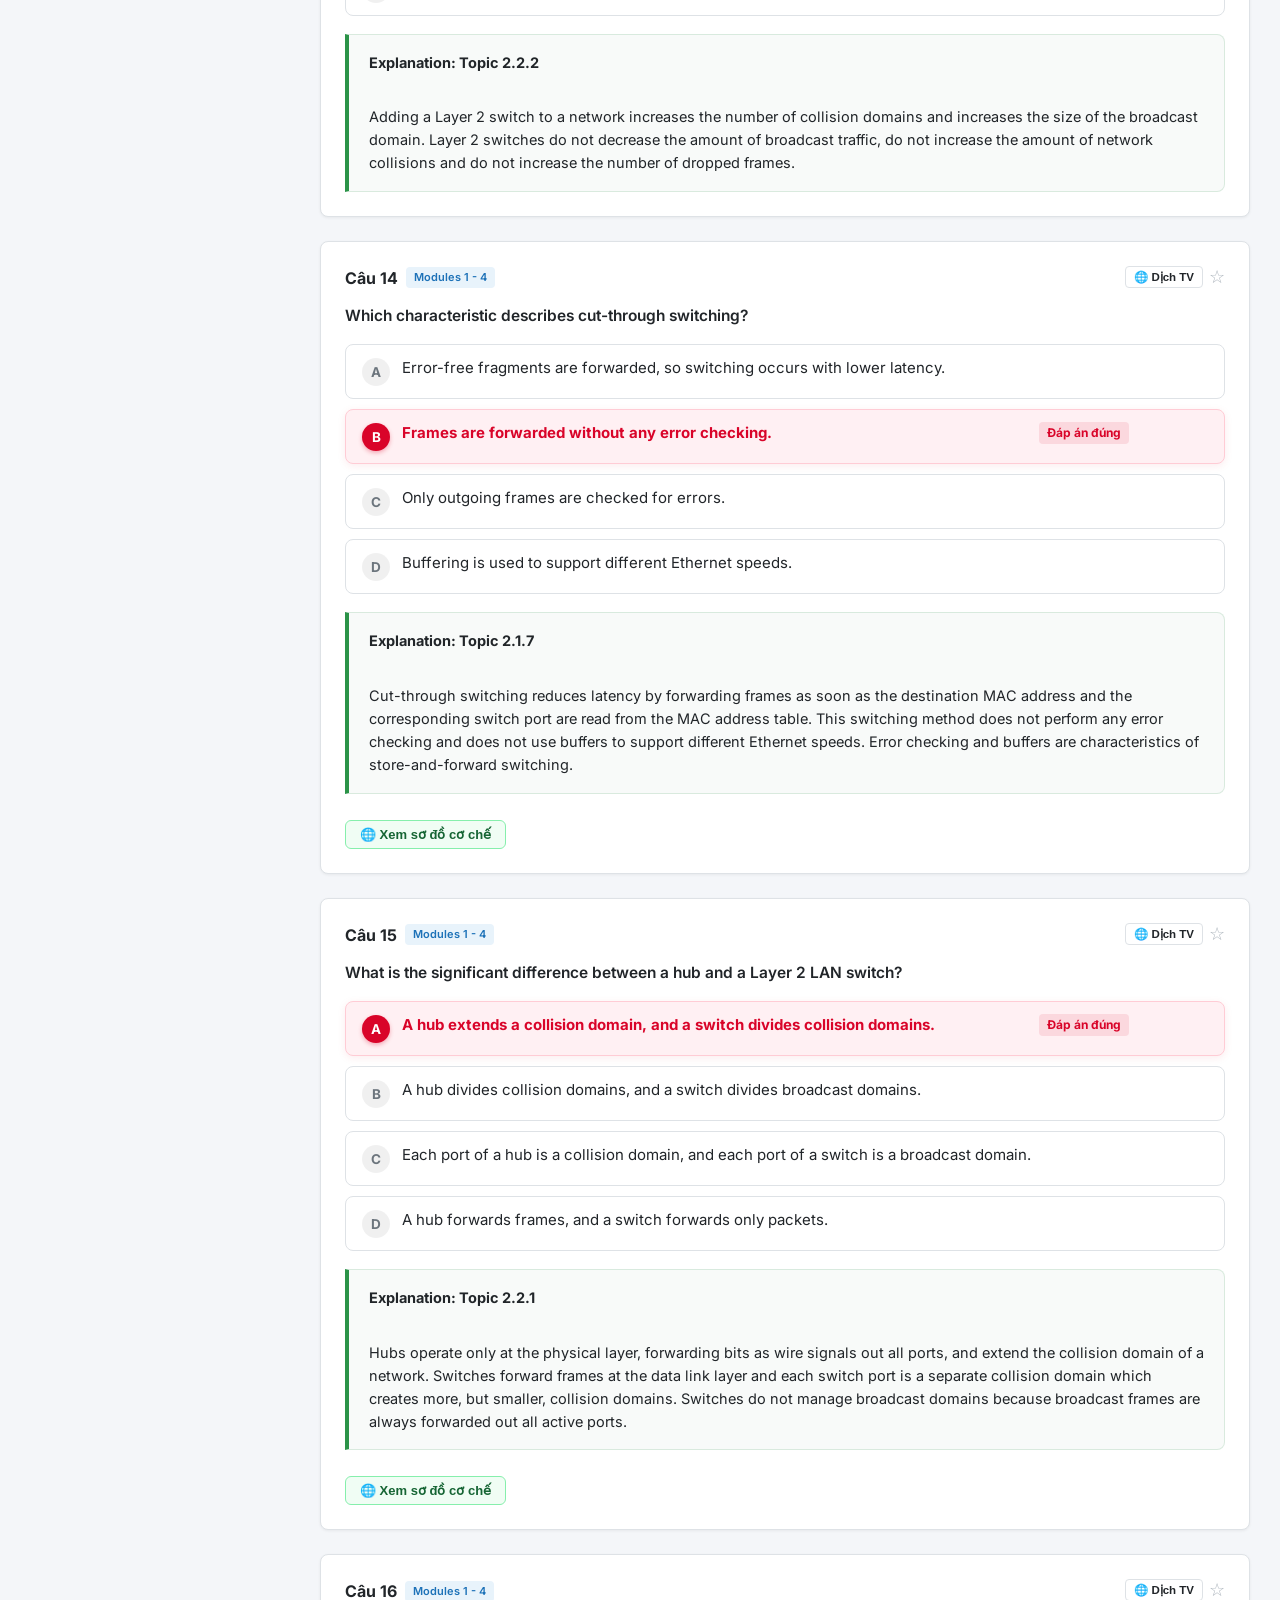
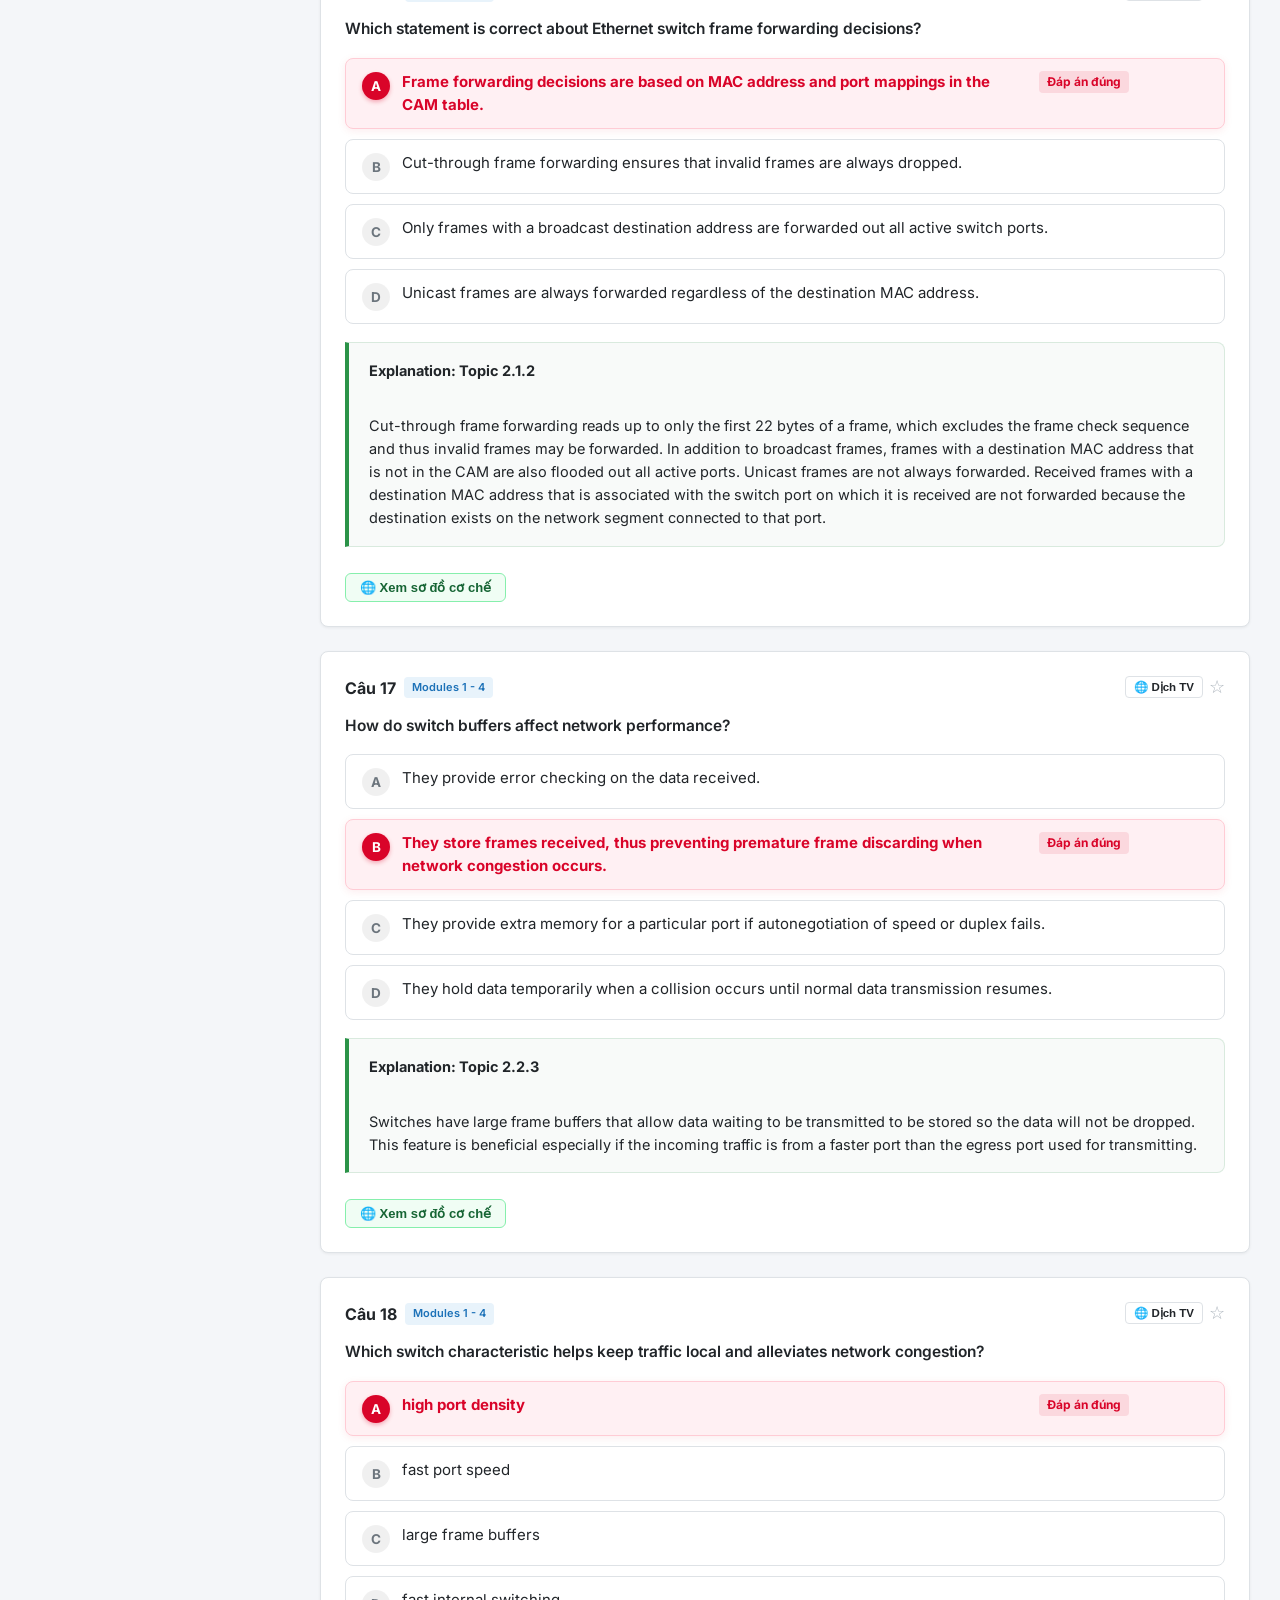
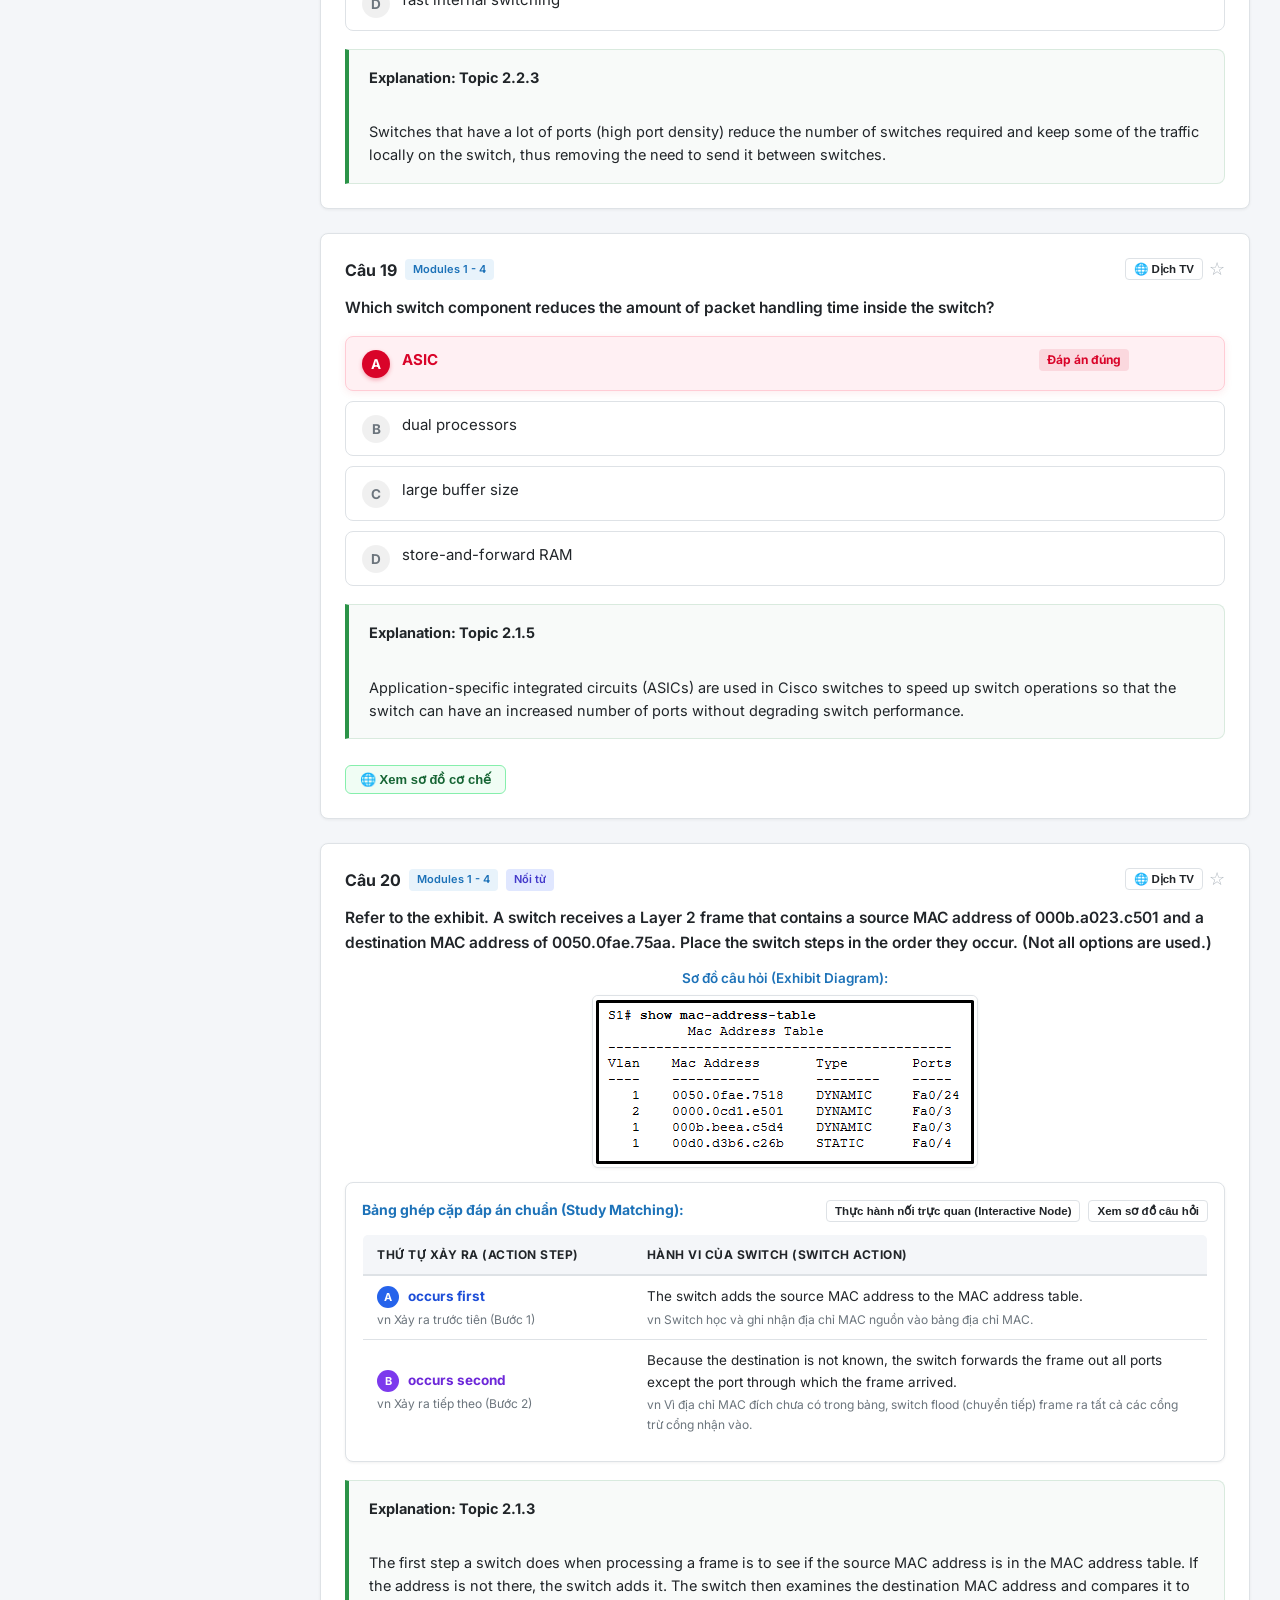
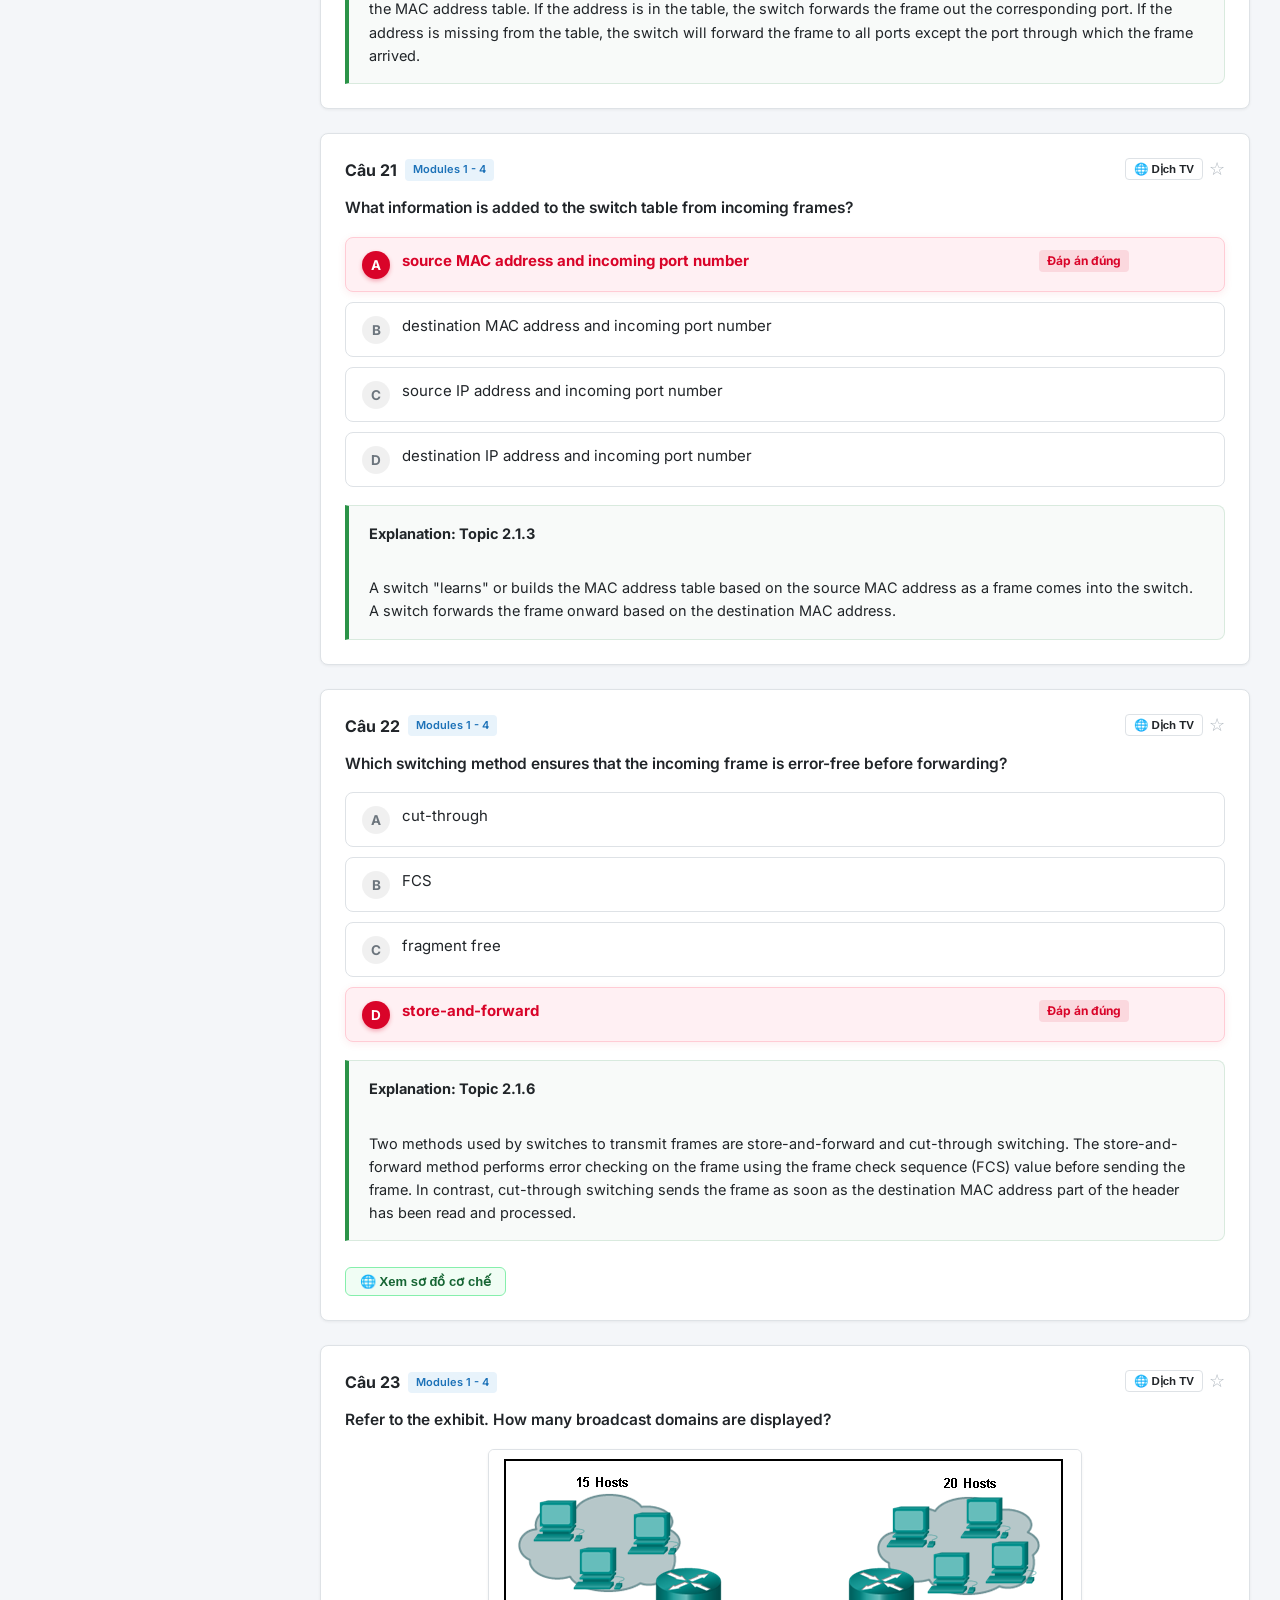
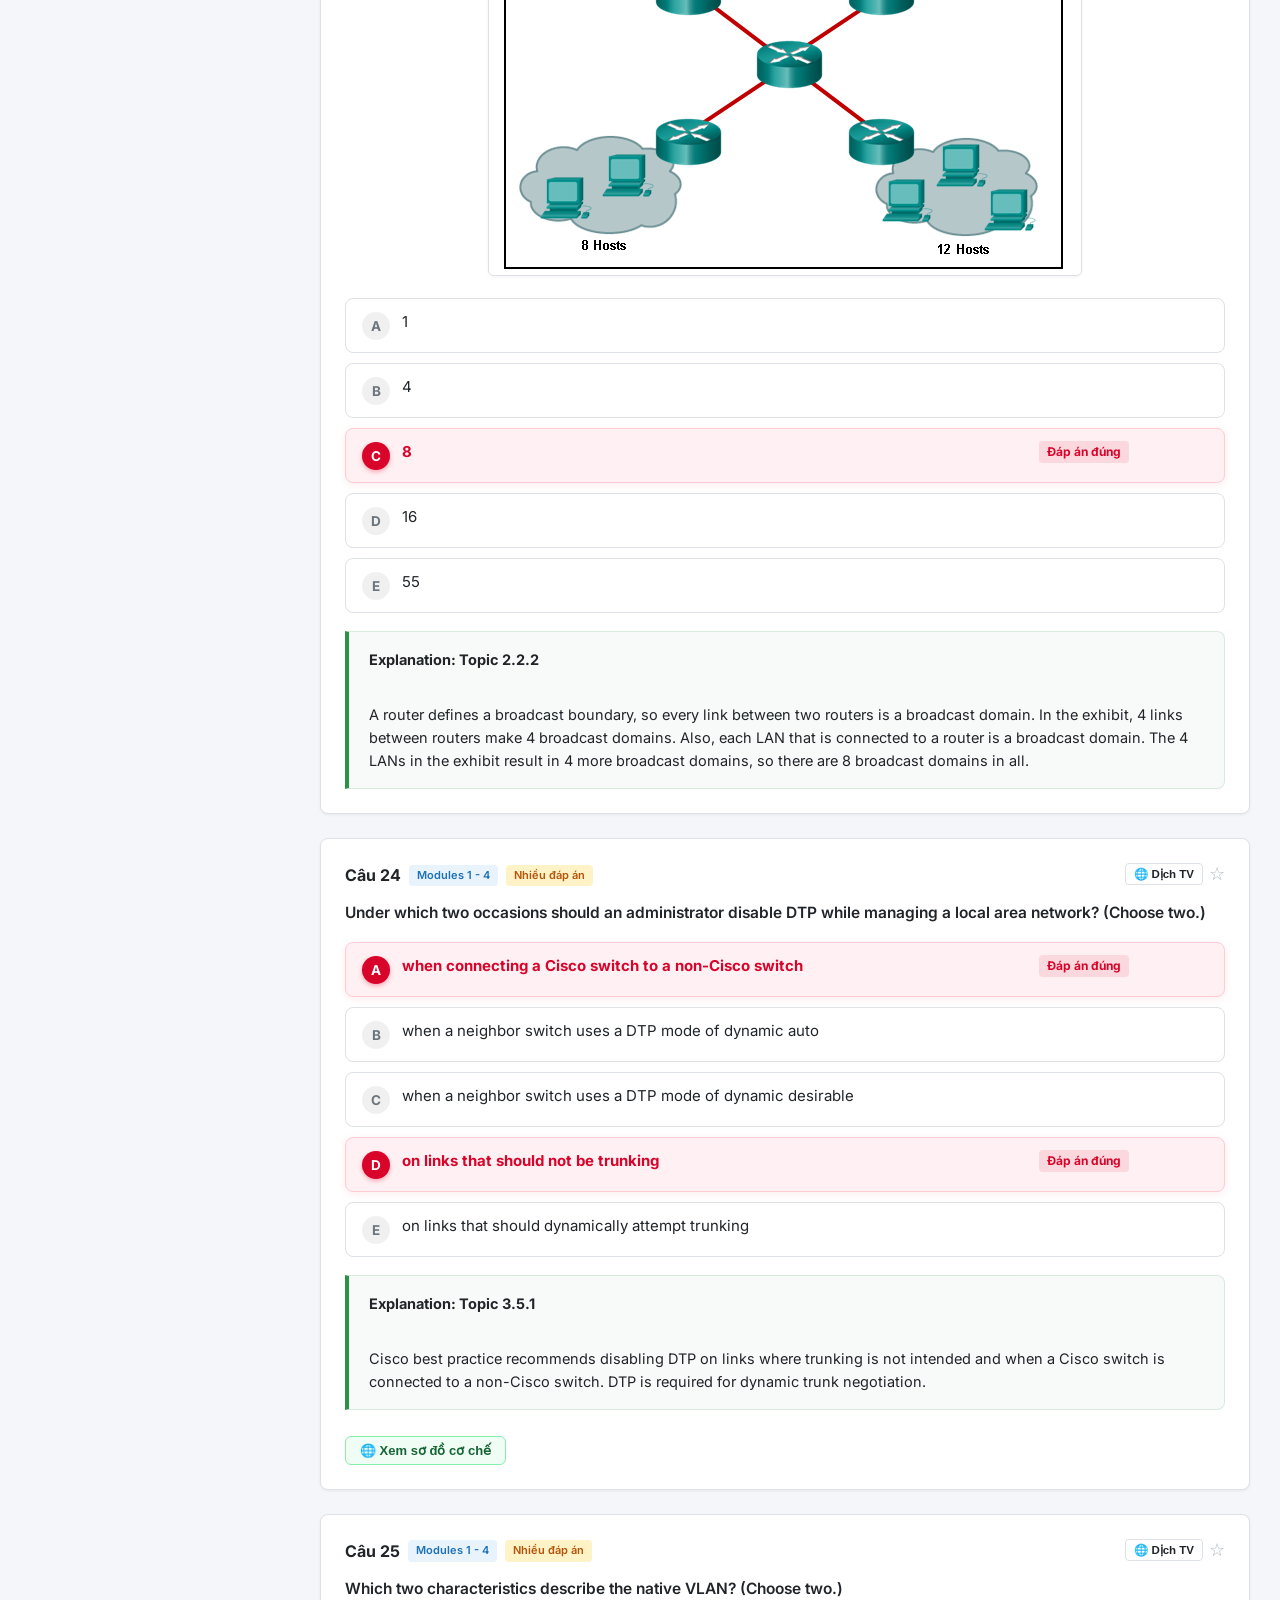
==== commit 948fbccb: "update UX/UI update UX/UI" ====
--- a/FE-NWC/index.html
+++ b/FE-NWC/index.html
@@ -1,521 +1,1200 @@
-<!DOCTYPE html>
-<html lang="vi">
-<head>
-  <meta charset="UTF-8">
-  <meta name="viewport" content="width=device-width, initial-scale=1.0">
-  <title>CCNA 2 v7 (SRWE) - Ôn Thi Trắc Nghiệm & Match def</title>
-  <link rel="stylesheet" href="style.css">
-  <link rel="preconnect" href="https://fonts.googleapis.com">
-  <link rel="preconnect" href="https://fonts.gstatic.com" crossorigin>
-  <link href="https://fonts.googleapis.com/css2?family=Inter:wght@400;500;600;700;800&display=swap" rel="stylesheet">
-  <link rel="icon" href="data:image/svg+xml,<svg xmlns='http://www.w3.org/2000/svg' viewBox='0 0 24 24' fill='%231d72b8'><path d='M12 2L2 7l10 5 10-5-10-5zM2 17l10 5 10-5M2 12l10 5 10-5'/></svg>">
-</head>
-<body>
-
-  <!-- ========================================================
-       TOP HEADER (BRAND + FUNCTIONAL TABS + CONTROLS)
-       ======================================================== -->
-  <header class="app-topbar">
-    <div class="topbar-inner">
-      
-      <!-- Brand Logo / Identity: NWC -->
-      <div class="topbar-brand" id="logoBtn" title="Về trang chủ ôn tập">
-        <div class="brand-badge">NWC</div>
-        <div class="brand-info">
-          <div class="brand-title">CCNA 2 v7 (SRWE)</div>
-          <div class="brand-sub">Switching, Routing & Wireless</div>
-        </div>
-      </div>
-
-      <!-- Functional Navigation Modes pushed to TOP -->
-      <nav class="topbar-modes-nav">
-        <button class="topbar-tab-btn tab-btn active" id="tabStudy" data-mode="study"><span class="tab-text">Study</span></button>
-        <button class="topbar-tab-btn tab-btn" id="tabExam" data-mode="exam"><span class="tab-text">Thi thử</span></button>
-        <button class="topbar-tab-btn tab-btn" id="tabMatchMode" data-mode="match"><span class="tab-text">Match definition</span>
-          <span class="tab-pill-badge" id="matchTabCount">20</span></button>
-        <button class="topbar-tab-btn tab-btn" id="tabFeTest" data-mode="fetest"><span class="tab-text">FE - Test</span></button>
-        <button class="topbar-tab-btn tab-btn" id="tabMistakes" data-mode="mistakes"><span class="tab-text">Câu sai</span>
-          <span class="tab-pill-badge badge-danger" id="mistakesTabCount">0</span></button>
-        <button class="topbar-tab-btn tab-btn" id="tabStats" data-mode="stats"><span class="tab-text">Thống kê Mod</span></button>
-        
-      </nav>
-
-      <!-- Quick Action Tools (Search, Starred, Dark Mode) -->
-      <div class="topbar-actions">
-        <div class="search-box-wrapper">
-          <svg class="search-icon" width="14" height="14" viewBox="0 0 24 24" fill="none" stroke="currentColor" stroke-width="2"><circle cx="11" cy="11" r="8"></circle><line x1="21" y1="21" x2="16.65" y2="16.65"></line></svg>
-          <input type="text" id="searchInput" class="search-input" placeholder="Tìm kiếm (Ctrl + K)...">
-        </div>
-
-        <button class="btn btn-outline btn-sm topbar-tool-btn" id="starredBtn" title="Xem danh sách câu đã lưu">Đã lưu (<span id="starredCount">0</span>)</button>
-
-        <button class="btn btn-outline btn-sm" id="themeToggleBtn" title="Chuyển chế độ Sáng / Tối">Sáng/Tối</button>
-
-        <!-- Mobile sidebar hamburger toggle -->
-        <button class="btn-icon mobile-menu-btn" id="mobileSidebarToggle" title="Mở danh mục Module">
-          ☰
-        </button>
-      </div>
-
-    </div>
-  </header>
-
-  <!-- ========================================================
-       MAIN APP WORKSPACE (SIDEBAR NAVIGATION + CONTENT PANE)
-       ======================================================== -->
-  <div class="app-workspace">
-
-    <!-- LEFT SIDEBAR: MODULES DIRECTORY (nguyenpht.vercel.app aesthetic) -->
-    <aside class="app-sidebar" id="appSidebar">
-      <div class="sidebar-header">
-        <div class="sidebar-title-group">
-          <div class="sidebar-section-title">DANH MỤC MODULES</div>
-          <div class="sidebar-section-sub">CCNA 2 v7 • 325 câu</div>
-        </div>
-      </div>
-
-      <nav class="sidebar-modules-list" id="modulesBar">
-        <button class="sidebar-mod-item module-pill active" data-mod="all">
-          <div class="mod-details">
-            <span class="mod-title">Toàn bộ Modules</span>
-            <span class="mod-desc">Tất cả câu hỏi trắc nghiệm & nối</span>
-          </div>
-          <span class="module-badge-count" id="count-all">325</span>
-        </button>
-
-        <button class="sidebar-mod-item module-pill" data-mod="m1-4">
-          <div class="mod-details">
-            <span class="mod-title">Module 1 - 4</span>
-            <span class="mod-desc">Switching & VLANs</span>
-          </div>
-          <span class="module-badge-count" id="count-m1-4">76</span>
-        </button>
-
-        <button class="sidebar-mod-item module-pill" data-mod="m5-6">
-          <div class="mod-details">
-            <span class="mod-title">Module 5 - 6</span>
-            <span class="mod-desc">STP & EtherChannel</span>
-          </div>
-          <span class="module-badge-count" id="count-m5-6">55</span>
-        </button>
-
-        <button class="sidebar-mod-item module-pill" data-mod="m7-9">
-          <div class="mod-details">
-            <span class="mod-title">Module 7 - 9</span>
-            <span class="mod-desc">DHCP & FHRP</span>
-          </div>
-          <span class="module-badge-count" id="count-m7-9">67</span>
-        </button>
-
-        <button class="sidebar-mod-item module-pill" data-mod="m10-13">
-          <div class="mod-details">
-            <span class="mod-title">Module 10 - 13</span>
-            <span class="mod-desc">L2 Security & WLANs</span>
-          </div>
-          <span class="module-badge-count" id="count-m10-13">9</span>
-        </button>
-
-        <button class="sidebar-mod-item module-pill" data-mod="m14-16">
-          <div class="mod-details">
-            <span class="mod-title">Module 14 - 16</span>
-            <span class="mod-desc">Routing & Static Routes</span>
-          </div>
-          <span class="module-badge-count" id="count-m14-16">63</span>
-        </button>
-
-        <button class="sidebar-mod-item module-pill" data-mod="final">
-          <div class="mod-details">
-            <span class="mod-title">Final Exam</span>
-            <span class="mod-desc">CCNA 2 v7 Practice Final</span>
-          </div>
-          <span class="module-badge-count" id="count-final">55</span>
-        </button>
-      </nav>
-    </aside>
-
-    <!-- Sidebar Backdrop for Mobile overlay -->
-    <div class="sidebar-backdrop" id="sidebarBackdrop"></div>
-
-    <!-- RIGHT MAIN CONTENT CONTAINER -->
-    <main class="app-main" id="appMain">
-
-      <!-- 1. STUDY VIEW -->
-      <section id="studyView" class="view-panel">
-        <div class="study-banner">
-          <div class="banner-info">
-            <h2 id="studyModuleTitle">CCNA 2 v7 (SRWE): Toàn bộ Modules 1 - 16</h2>
-            <p id="studyModuleDesc">325 câu hỏi trắc nghiệm và bài tập nối từ theo ITExamAnswers.</p>
-          </div>
-          <div class="study-controls">
-            <button class="btn btn-outline btn-sm" id="toggleAnswersBtn">
-              <span id="toggleAnswersText">Ẩn đáp án</span>
-            </button>
-            <button class="btn btn-outline btn-sm" id="toggleAllTranslateBtn">
-              Dịch toàn bộ câu hỏi
-            </button>
-            <button class="btn btn-outline btn-sm" id="filterStarredOnlyBtn">
-              Hiện câu đã lưu
-            </button>
-            <button class="btn btn-primary btn-sm" id="startExamFromStudyBtn">
-              Thi thử
-            </button>
-          </div>
-        </div>
-
-        <div class="study-list" id="studyQuestionsList">
-          <!-- Questions dynamically injected here -->
-        </div>
-      </section>
-
-      <!-- 2. EXAM VIEW -->
-      <section id="examView" class="view-panel" style="display: none;">
-        <div class="exam-layout">
-          
-          <!-- Exam Header Meta Card -->
-          <div class="exam-header-meta">
-            <div style="display: flex; justify-content: space-between; align-items: flex-start; flex-wrap: wrap; gap: 10px;">
-              <div>
-                <h2 class="exam-title-big" id="examCurrentTitle">CCNA 2 v7: Toàn bộ Modules 1 - 16 - Test online</h2>
-                <div class="exam-meta-row">
-                  <span>ITExamAnswers</span>
-                  <span>Thời gian: 45 phút</span>
-                  <span>CCNA 2 (SRWE)</span>
-                  <span id="examQuestionsCountBadge">327 Câu</span>
-                </div>
-              </div>
-              <div style="display: flex; align-items: center; gap: 10px;">
-                <div class="timer-badge normal" id="examTimerBadge">Thời gian: <span id="timerDisplay">45:00</span>
-                </div>
-                <button class="btn btn-outline btn-sm" id="timerPauseBtn" title="Tạm dừng / Tiếp tục">Tạm dừng</button>
-                <button class="btn btn-outline btn-sm" id="examSettingsBtn" title="Cài đặt đề thi">Cài đặt</button>
-              </div>
-            </div>
-
-            <div class="exam-info-banner">
-              <div>
-                <strong>Hướng dẫn:</strong> Chọn đáp án cho từng câu hỏi. Sử dụng bảng số bên dưới để nhảy nhanh đến câu cần làm. Bấm <strong>Nộp Bài (Submit)</strong> để chấm điểm.
-              </div>
-              <div>
-                <button class="btn btn-success btn-sm" id="submitExamTopBtn">Nộp bài</button>
-              </div>
-            </div>
-          </div>
-
-          <!-- Question Grid -->
-          <div class="grid-container">
-            <div class="question-numbers-grid" id="examGrid">
-              <!-- Grid buttons injected by JS -->
-            </div>
-            <div class="grid-legend">
-              <div class="legend-item"><div class="legend-box legend-answered"></div> <span>Answered (<span id="countAnswered">0</span>)</span></div>
-              <div class="legend-item"><div class="legend-box legend-review"></div> <span>Review (<span id="countReview">0</span>)</span></div>
-              <div class="legend-item"><div class="legend-box legend-unanswered"></div> <span>Chưa làm (<span id="countUnanswered">0</span>)</span></div>
-              <div class="legend-item"><div class="legend-box legend-active"></div> <span>Đang xem</span></div>
-            </div>
-          </div>
-
-          <!-- Current Exam Question Card -->
-          <div class="exam-question-card" id="examQuestionCard">
-            <div class="exam-q-header">
-              <div class="exam-q-title" id="examQTitle">1. Question</div>
-              <div class="exam-q-points">1 points</div>
-            </div>
-
-            <div class="exam-q-body" id="examQText">
-              <!-- Question text -->
-            </div>
-
-            <div style="margin: 8px 0 16px;">
-              <button class="translate-btn" id="btnTranslateExamQ">Dịch câu hỏi sang Tiếng Việt</button>
-              <div class="translated-question-box" id="examQTranslationBox" style="display: none;">
-                <div class="translation-tag">Bản dịch Tiếng Việt:</div>
-                <div id="examQTranslationText"></div>
-              </div>
-            </div>
-
-            <div id="examQImageContainer" class="study-image" style="display: none;">
-              <!-- Exhibit image if any -->
-            </div>
-
-            <!-- Multiple choice options container -->
-            <div class="exam-options-container" id="examOptionsList">
-              <!-- Options injected by JS -->
-            </div>
-
-            <!-- Matching drag & drop exhibit notice if applicable -->
-            <div id="examMatchContainer" style="display: none;">
-              <!-- Match display -->
-            </div>
-
-            <!-- Exam Action Buttons -->
-            <div class="exam-actions-bar">
-              <div style="display: flex; gap: 8px;">
-                <button class="btn btn-outline btn-sm" id="btnMarkReview">Đánh dấu xem lại</button>
-                <button class="btn btn-outline btn-sm" id="btnClearAnswer">Xóa lựa chọn</button>
-              </div>
-              <div class="exam-nav-group">
-                <button class="btn btn-outline" id="btnPrevQuestion">Câu trước</button>
-                <button class="btn btn-primary" id="btnNextQuestion">Câu tiếp theo</button>
-                <button class="btn btn-success" id="btnSubmitExam">Nộp bài</button>
-              </div>
-            </div>
-
-          </div>
-
-        </div>
-      </section>
-
-      <!-- 3. EXAM RESULTS VIEW -->
-      <section id="resultsView" class="view-panel" style="display: none;">
-        <div class="result-container">
-          <div class="score-circle" id="scoreCircle">
-            <span id="scorePercent">85%</span>
-            <span style="font-size: 13px; font-weight: 500;" id="scoreBadge">ĐẠT (PASS)</span>
-          </div>
-          <h2 style="font-size: 24px; font-weight: 700; margin-bottom: 8px;" id="resultTitle">Kết quả bài thi</h2>
-          <p style="color: var(--text-muted); max-width: 600px; margin: 0 auto;" id="resultFeedback">Hoàn thành bài thi trắc nghiệm.</p>
-
-          <div class="result-stats-row">
-            <div class="stat-box">
-              <div class="stat-val" style="color: var(--answered-green);" id="resCorrect">25</div>
-              <div class="stat-lbl">Số câu đúng</div>
-            </div>
-            <div class="stat-box">
-              <div class="stat-val" style="color: var(--correct-red);" id="resWrong">4</div>
-              <div class="stat-lbl">Số câu sai</div>
-            </div>
-            <div class="stat-box">
-              <div class="stat-val" style="color: var(--text-muted);" id="resSkipped">1</div>
-              <div class="stat-lbl">Chưa làm</div>
-            </div>
-            <div class="stat-box">
-              <div class="stat-val" style="color: var(--primary);" id="resTime">18:42</div>
-              <div class="stat-lbl">Thời gian làm</div>
-            </div>
-          </div>
-
-          <div style="display: flex; justify-content: center; gap: 12px; margin-top: 24px; flex-wrap: wrap;">
-            <button class="btn btn-primary" id="btnRetakeExam">Làm lại đề này</button>
-            <button class="btn btn-warning" id="btnRetryWrongOnly">Làm lại các câu sai</button>
-            <button class="btn btn-outline" id="btnReviewAllAnswers">Xem chi tiết đáp án</button>
-          </div>
-        </div>
-
-        <!-- Detailed Review List -->
-        <div class="study-list" id="examReviewList">
-          <!-- Review cards injected here -->
-        </div>
-      </section>
-
-      
-
-      <!-- 5. MISTAKES VIEW (CÁC CÂU SAI) -->
-      <section id="mistakesView" class="view-panel" style="display: none;">
-        <div class="study-banner">
-          <div class="banner-info">
-            <h2>Câu làm sai</h2>
-            <p id="mistakesSummaryText">Danh sách các câu đã trả lời chưa đúng trong các bài thi thử.</p>
-          </div>
-          <div class="study-controls">
-            <button class="btn btn-outline btn-sm" id="toggleAnswersBtn">
-              <span id="toggleAnswersText">Ẩn đáp án</span>
-            </button>
-            <button class="btn btn-outline btn-sm" id="toggleAllTranslateBtn">
-              Dịch toàn bộ câu hỏi
-            </button>
-            <button class="btn btn-outline btn-sm" id="filterStarredOnlyBtn">
-              Hiện câu đã lưu
-            </button>
-            <button class="btn btn-primary btn-sm" id="startExamFromStudyBtn">
-              Thi thử
-            </button>
-          </div>
-        </div>
-
-        <div class="study-list" id="mistakesQuestionsList">
-          <!-- Rendered by JS -->
-        </div>
-      </section>
-
-      <!-- 6. STATS VIEW (THỐNG KÊ THEO MODULE) -->
-      <section id="statsView" class="view-panel" style="display: none;">
-        <div class="study-banner">
-          <div class="banner-info">
-            <h2>Thống kê module</h2>
-            <p>Tỉ lệ làm đúng và lịch sử làm bài theo từng module.</p>
-          </div>
-          <div class="study-controls">
-            <button class="btn btn-outline btn-sm" id="btnResetAllStats">
-              Đặt lại thống kê
-            </button>
-          </div>
-        </div>
-
-        <div class="stats-cards-grid" id="moduleStatsGrid">
-          <!-- Rendered by JS -->
-        </div>
-      </section>
-
-      <!-- 7. MATCH THE DEFINITION VIEW (REDESIGNED NODE-TO-NODE UX/UI) -->
-      <section id="matchView" class="view-panel" style="display: none;">
-        <div class="study-banner">
-          <div class="banner-info">
-            <h2>Match definition</h2>
-            <p>Bài tập nối thuật ngữ và định nghĩa tương ứng.</p>
-          </div>
-          <div class="study-controls">
-            <button class="btn btn-outline btn-sm" id="btnTranslateAllMatch">
-              Dịch Tiếng Việt
-            </button>
-            <button class="btn btn-outline btn-sm" id="btnResetAllMatches">
-              Đặt lại
-            </button>
-            <button class="btn btn-primary btn-sm" id="btnCheckAllMatches">
-              Chấm điểm
-            </button>
-          </div>
-        </div>
-
-        <!-- Quick filter pills for match questions -->
-        <div class="match-filter-bar" id="matchFilterBar" style="margin: 14px 0 18px; display: flex; gap: 8px; flex-wrap: wrap; align-items: center;">
-          <span style="font-size: 13px; font-weight: 600; color: var(--text-muted);">Lọc theo phần:</span>
-          <button class="module-pill active" data-match-mod="all">Tất cả bài nối (<span id="matchCountFilterAll">20</span>)</button>
-          <button class="module-pill" data-match-mod="m1-4">Mod 1-4 (4)</button>
-          <button class="module-pill" data-match-mod="m5-6">Mod 5-6 (2)</button>
-          <button class="module-pill" data-match-mod="m7-9">Mod 7-9 (6)</button>
-          <button class="module-pill" data-match-mod="m14-16">Mod 14-16 (2)</button>
-          <button class="module-pill" data-match-mod="final">Final Exam (6)</button>
-        </div>
-
-        <div class="study-list" id="matchQuestionsList">
-          <!-- Matching boards injected here -->
-        </div>
-      </section>
-
-      <!-- 8. FE - TEST VIEW (RANDOM 50 CÂU TỪ MOD 1-28) -->
-      <section id="fetestView" class="view-panel" style="display: none;">
-        <div class="study-banner">
-          <div class="banner-info">
-            <h2>FE - Test: Đề thi ngẫu nhiên 50 câu</h2>
-            <p>Hệ thống chọn ngẫu nhiên 50 câu hỏi từ các module và tạo đề thi mới.</p>
-          </div>
-          <div class="study-controls">
-            <button class="btn btn-primary btn-sm" id="btnCreateFeTest">
-              Tạo đề mới
-            </button>
-            <button class="btn btn-outline btn-sm" id="btnClearFeTests">
-              Xóa lịch sử đề
-            </button>
-          </div>
-        </div>
-
-        <!-- Summary Stats of FE Tests -->
-        <div class="fe-test-stats-row" style="display: grid; grid-template-columns: repeat(auto-fit, minmax(200px, 1fr)); gap: 14px; margin: 16px 0;">
-          <div class="stat-card" style="background: var(--bg-card); padding: 14px 18px; border-radius: var(--radius); border: 1px solid var(--border-color);">
-            <div style="font-size: 13px; color: var(--text-muted); font-weight: 500;">Tổng số đề đã tạo</div>
-            <div style="font-size: 26px; font-weight: 800; color: var(--primary); margin-top: 4px;" id="feTestTotalCreated">0</div>
-          </div>
-          <div class="stat-card" style="background: var(--bg-card); padding: 14px 18px; border-radius: var(--radius); border: 1px solid var(--border-color);">
-            <div style="font-size: 13px; color: var(--text-muted); font-weight: 500;">Số đề đã hoàn thành</div>
-            <div style="font-size: 26px; font-weight: 800; color: #10b981; margin-top: 4px;" id="feTestCompletedCount">0</div>
-          </div>
-          <div class="stat-card" style="background: var(--bg-card); padding: 14px 18px; border-radius: var(--radius); border: 1px solid var(--border-color);">
-            <div style="font-size: 13px; color: var(--text-muted); font-weight: 500;">Điểm số cao nhất</div>
-            <div style="font-size: 26px; font-weight: 800; color: #f59e0b; margin-top: 4px;" id="feTestHighestScore">--</div>
-          </div>
-        </div>
-
-        <!-- Tests Grid / List -->
-        <div class="fe-test-grid" id="feTestListContainer" style="display: flex; flex-direction: column; gap: 14px;">
-          <!-- Rendered by JS -->
-        </div>
-      </section>
-
-    </main>
-  </div>
-
-  <!-- Submit Exam Confirmation Modal -->
-  <div class="modal-overlay" id="submitModal">
-    <div class="modal-dialog">
-      <div class="modal-title">Xác Nhận Nộp Bài</div>
-      <p id="submitModalSummary">Bạn có chắc chắn muốn nộp bài thi không?</p>
-      <div class="modal-footer">
-        <button class="btn btn-outline" id="btnCancelSubmit">Tiếp tục làm bài</button>
-        <button class="btn btn-success" id="btnConfirmSubmit">Đồng ý Nộp</button>
-      </div>
-    </div>
-  </div>
-
-  <!-- Exam Settings Modal -->
-  <div class="modal-overlay" id="settingsModal">
-    <div class="modal-dialog">
-      <div class="modal-title">Cài Đặt Đề Thi</div>
-      <div style="display: flex; flex-direction: column; gap: 14px; margin-top: 12px;">
-        <label style="display: flex; align-items: center; gap: 10px; cursor: pointer;">
-          <input type="checkbox" id="cfgShuffleQ" checked style="width: 18px; height: 18px;">
-          <span>Trộn thứ tự câu hỏi (Shuffle Questions)</span>
-        </label>
-        <label style="display: flex; align-items: center; gap: 10px; cursor: pointer;">
-          <input type="checkbox" id="cfgShuffleO" checked style="width: 18px; height: 18px;">
-          <span>Trộn thứ tự các đáp án A, B, C, D</span>
-        </label>
-        <div>
-          <label style="font-weight: 600; display: block; margin-bottom: 6px;">Thời gian làm bài:</label>
-          <select id="cfgTimer" style="width: 100%; padding: 8px; border-radius: 6px; border: 1px solid var(--border-color); background: var(--bg-card); color: var(--text-main);">
-            <option value="30">30 phút</option>
-            <option value="45" selected>45 phút (Chuẩn Cisco)</option>
-            <option value="60">60 phút</option>
-            <option value="0">Không giới hạn thời gian (Tự do)</option>
-          </select>
-        </div>
-      </div>
-      <div class="modal-footer">
-        <button class="btn btn-outline" id="btnCloseSettings">Đóng</button>
-        <button class="btn btn-primary" id="btnSaveSettings">Lưu & Tạo Đề Mới</button>
-      </div>
-    </div>
-  </div>
-
-
-  <!-- Test Mistakes Review Modal -->
-  <div class="modal-overlay" id="testMistakesModal">
-    <div class="modal-dialog modal-dialog-lg" style="max-width: 920px; width: 95%; max-height: 90vh; display: flex; flex-direction: column; padding: 22px;">
-      <div style="display: flex; justify-content: space-between; align-items: flex-start; border-bottom: 1px solid var(--border-color); padding-bottom: 12px; margin-bottom: 14px;">
-        <div>
-          <div class="modal-title" style="margin-bottom: 4px; font-size: 19px; display: flex; align-items: center; gap: 8px;" id="testMistakesModalTitle">
-            <span>Xem Chi Tiết Câu Sai</span>
-          </div>
-          <div style="font-size: 13px; color: var(--text-muted);" id="testMistakesModalSubtitle">
-            Danh sách các câu làm sai trong lần thi này
-          </div>
-        </div>
-        <button class="btn btn-outline btn-sm" id="btnCloseTestMistakesModal" style="border: none; font-size: 20px; line-height: 1; padding: 4px 10px; cursor: pointer;" title="Đóng">✕</button>
-      </div>
-
-      <div style="flex: 1; overflow-y: auto; padding-right: 6px;" id="testMistakesModalBody">
-        <!-- Injected wrong questions list -->
-      </div>
-
-      <div class="modal-footer" style="margin-top: 14px; border-top: 1px solid var(--border-color); padding-top: 12px; display: flex; justify-content: space-between; align-items: center; flex-wrap: wrap; gap: 10px;">
-        <button class="btn btn-warning" id="btnRetrySpecificTestMistakes">
-          Làm lại các câu sai này
-        </button>
-        <button class="btn btn-primary" id="btnCloseTestMistakesFooter">
-          Đóng
-        </button>
-      </div>
-    </div>
-  </div>
-
-  <!-- Embed Question Data -->
-  <script src="data.js"></script>
-  <!-- Vietnamese Translations -->
-  <script src="translations.js"></script>
-  <!-- Interactive Mechanism Visualizations -->
-  <script src="visualizations.js"></script>
-  <!-- Interactive Matching Helper -->
-  <script src="matching.js"></script>
-  <!-- Main App Script -->
-  <script src="app.js"></script>
-</body>
-</html>
+<!DOCTYPE html>+
+<html lang="vi">+
+<head>+
+  <meta charset="UTF-8">+
+  <meta name="viewport" content="width=device-width, initial-scale=1.0">+
+  <title>CCNA 2 v7 (SRWE) - Ôn Thi Trắc Nghiệm & Match def</title>+
+  <link rel="stylesheet" href="style.css">+
+  <link rel="preconnect" href="https://fonts.googleapis.com">+
+  <link rel="preconnect" href="https://fonts.gstatic.com" crossorigin>+
+  <link href="https://fonts.googleapis.com/css2?family=Inter:wght@400;500;600;700;800&display=swap" rel="stylesheet">+
+  <link rel="icon" href="data:image/svg+xml,<svg xmlns='http://www.w3.org/2000/svg' viewBox='0 0 24 24' fill='%231d72b8'><path d='M12 2L2 7l10 5 10-5-10-5zM2 17l10 5 10-5M2 12l10 5 10-5'/></svg>">+
+</head>+
+<body>+
++
+  <!-- ========================================================+
+       TOP HEADER (BRAND + FUNCTIONAL TABS + CONTROLS)+
+       ======================================================== -->+
+  <header class="app-topbar">+
+    <div class="topbar-inner">+
+      +
+      <!-- Brand Logo / Identity: NWC -->+
+      <button class="btn-sidebar-toggle" id="sidebarToggleBtn" title="Thu gọn / Mở rộng Sidebar (Ctrl + B)">+
+          <svg width="18" height="18" viewBox="0 0 24 24" fill="none" stroke="currentColor" stroke-width="2" stroke-linecap="round" stroke-linejoin="round">+
+            <rect width="18" height="18" x="3" y="3" rx="2"/>+
+            <path d="M9 3v18"/>+
+            <path d="m14 9 3 3-3 3"/>+
+          </svg>+
+        </button>+
+        <div class="topbar-brand" id="logoBtn"  title="Về trang chủ ôn tập">+
+        <div class="brand-badge">NWC</div>+
+        <div class="brand-info">+
+          <div class="brand-title">CCNA 2 v7 (SRWE)</div>+
+          <div class="brand-sub">Switching, Routing & Wireless</div>+
+        </div>+
+      </div>+
++
+      <!-- Functional Navigation Modes pushed to TOP -->+
+      <nav class="topbar-modes-nav">+
+        <div class="tab-slider-pill" id="tabSliderPill"></div>+
+        <button class="topbar-tab-btn tab-btn active" id="tabStudy" data-mode="study"><span class="tab-text">Study</span></button>+
+        <button class="topbar-tab-btn tab-btn" id="tabExam" data-mode="exam"><span class="tab-text">Thi thử</span></button>+
+        <button class="topbar-tab-btn tab-btn" id="tabMatchMode" data-mode="match"><span class="tab-text">Match definition</span>+
+          <span class="tab-pill-badge" id="matchTabCount">20</span></button>+
+        <button class="topbar-tab-btn tab-btn" id="tabFeTest" data-mode="fetest"><span class="tab-text">FE - Test</span></button>+
+        <button class="topbar-tab-btn tab-btn" id="tabMistakes" data-mode="mistakes"><span class="tab-text">Câu sai</span>+
+          <span class="tab-pill-badge badge-danger" id="mistakesTabCount">0</span></button>+
+        <button class="topbar-tab-btn tab-btn" id="tabStats" data-mode="stats"><span class="tab-text">Thống kê Mod</span></button>+
+        +
+      </nav>+
++
+      <!-- Quick Action Tools (Search, Starred, Dark Mode) -->+
+      <div class="topbar-actions">+
+        <div class="search-box-wrapper">+
+          <svg class="search-icon" width="14" height="14" viewBox="0 0 24 24" fill="none" stroke="currentColor" stroke-width="2"><circle cx="11" cy="11" r="8"></circle><line x1="21" y1="21" x2="16.65" y2="16.65"></line></svg>+
+          <input type="text" id="searchInput" class="search-input" placeholder="Tìm kiếm (Ctrl + K)...">+
+        </div>+
++
+        <button class="btn btn-outline btn-sm topbar-tool-btn" id="starredBtn" title="Xem danh sách câu đã lưu">Đã lưu (<span id="starredCount">0</span>)</button>+
++
+        <button class="btn btn-outline btn-sm" id="themeToggleBtn" title="Chuyển chế độ Sáng / Tối">Sáng/Tối</button>+
++
+        <!-- Mobile sidebar hamburger toggle -->+
+        <button class="btn-icon mobile-menu-btn" id="mobileSidebarToggle" title="Mở danh mục Module">+
+          ☰+
+        </button>+
+      </div>+
++
+    </div>+
+      <!-- Global Learning & Exam Progress Bar (Safe Exam Browser / Sticky Telemetry) -->+
+    <div class="global-progress-bar-wrap" id="globalProgressWrap">+
+      <div class="global-progress-bar-fill" id="globalProgressBar" style="width: 0%;"></div>+
+    </div>+
+  </header>+
++
+  <!-- ========================================================+
+       MAIN APP WORKSPACE (SIDEBAR NAVIGATION + CONTENT PANE)+
+       ======================================================== -->+
+  <div class="app-workspace">+
++
+    <!-- LEFT SIDEBAR: MODULES DIRECTORY (nguyenpht.vercel.app aesthetic) -->+
+    <aside class="app-sidebar" id="appSidebar">+
+      <div class="sidebar-header">+
+        <div class="sidebar-title-group">+
+          <div class="sidebar-section-title">DANH MỤC MODULES</div>+
+          <div class="sidebar-section-sub">CCNA 2 v7 • 325 câu</div>+
+        </div>+
+        <button class="sidebar-close-btn" id="sidebarCloseBtn" title="Đóng thanh danh mục">✕</button>+
+      </div>+
++
+      <nav class="sidebar-modules-list" id="modulesBar">+
+        <button class="sidebar-mod-item module-pill active" data-mod="all">+
+          <div class="mod-details">+
+            <span class="mod-title">Toàn bộ Modules</span>+
+            <span class="mod-desc">Tất cả câu hỏi trắc nghiệm & nối</span>+
+          </div>+
+          <span class="module-badge-count" id="count-all">325</span>+
+        </button>+
++
+        <button class="sidebar-mod-item module-pill" data-mod="m1-4">+
+          <div class="mod-details">+
+            <span class="mod-title">Module 1 - 4</span>+
+            <span class="mod-desc">Switching & VLANs</span>+
+          </div>+
+          <span class="module-badge-count" id="count-m1-4">76</span>+
+        </button>+
++
+        <button class="sidebar-mod-item module-pill" data-mod="m5-6">+
+          <div class="mod-details">+
+            <span class="mod-title">Module 5 - 6</span>+
+            <span class="mod-desc">STP & EtherChannel</span>+
+          </div>+
+          <span class="module-badge-count" id="count-m5-6">55</span>+
+        </button>+
++
+        <button class="sidebar-mod-item module-pill" data-mod="m7-9">+
+          <div class="mod-details">+
+            <span class="mod-title">Module 7 - 9</span>+
+            <span class="mod-desc">DHCP & FHRP</span>+
+          </div>+
+          <span class="module-badge-count" id="count-m7-9">67</span>+
+        </button>+
++
+        <button class="sidebar-mod-item module-pill" data-mod="m10-13">+
+          <div class="mod-details">+
+            <span class="mod-title">Module 10 - 13</span>+
+            <span class="mod-desc">L2 Security & WLANs</span>+
+          </div>+
+          <span class="module-badge-count" id="count-m10-13">9</span>+
+        </button>+
++
+        <button class="sidebar-mod-item module-pill" data-mod="m14-16">+
+          <div class="mod-details">+
+            <span class="mod-title">Module 14 - 16</span>+
+            <span class="mod-desc">Routing & Static Routes</span>+
+          </div>+
+          <span class="module-badge-count" id="count-m14-16">63</span>+
+        </button>+
++
+        <button class="sidebar-mod-item module-pill" data-mod="final">+
+          <div class="mod-details">+
+            <span class="mod-title">Final Exam</span>+
+            <span class="mod-desc">CCNA 2 v7 Practice Final</span>+
+          </div>+
+          <span class="module-badge-count" id="count-final">55</span>+
+        </button>+
+      </nav>+
+    </aside>+
++
+    <!-- Sidebar Backdrop for Mobile overlay -->+
+    <div class="sidebar-backdrop" id="sidebarBackdrop"></div>+
++
+    <!-- RIGHT MAIN CONTENT CONTAINER -->+
+    <main class="app-main" id="appMain">+
++
+      <!-- Safe Exam Browser (SEB) Sticky Status Bar for Exam & FE-Test -->+
+      <div class="seb-sticky-bar" id="sebStickyBar" style="display: none;">+
+        <div class="seb-bar-inner">+
+          <div class="seb-badge-group">+
+            <span class="seb-badge-pill">SEB Environment</span>+
+            <span class="seb-exam-name" id="sebExamName">Thi Thử Trực Tuyến</span>+
+          </div>+
+          <div class="seb-progress-group">+
+            <span class="seb-progress-text" id="sebProgressText">Câu 1 / 50 (0%)</span>+
+            <div class="seb-progress-track">+
+              <div class="seb-progress-fill" id="sebProgressFill" style="width: 0%;"></div>+
+            </div>+
+          </div>+
+          <div class="seb-actions-group">+
+            <div class="seb-timer-badge" id="sebTimerBadge">+
+              <span class="timer-icon">⏱</span>+
+              <span id="sebTimerDisplay">45:00</span>+
+            </div>+
+            <button class="btn btn-outline btn-xs" id="sebPauseBtn">Tạm dừng</button>+
+            <button class="btn btn-success btn-xs" id="sebSubmitBtn">Nộp bài</button>+
+          </div>+
+        </div>+
+      </div>+
++
++
+      <!-- 1. STUDY VIEW -->+
+      <section id="studyView" class="view-panel">+
+        <div class="study-banner">+
+          <div class="banner-info">+
+            <h2 id="studyModuleTitle">CCNA 2 v7 (SRWE): Toàn bộ Modules 1 - 16</h2>+
+            <p id="studyModuleDesc">325 câu hỏi trắc nghiệm và bài tập nối từ theo ITExamAnswers.</p>+
+          </div>+
+          <div class="study-controls">+
+            <button class="btn btn-outline btn-sm" id="toggleAnswersBtn">+
+              <span id="toggleAnswersText">Ẩn đáp án</span>+
+            </button>+
+            <button class="btn btn-outline btn-sm" id="toggleAllTranslateBtn">+
+              Dịch toàn bộ câu hỏi+
+            </button>+
+            <button class="btn btn-outline btn-sm" id="filterStarredOnlyBtn">+
+              Hiện câu đã lưu+
+            </button>+
+            <button class="btn btn-primary btn-sm" id="startExamFromStudyBtn">+
+              Thi thử+
+            </button>+
+          </div>+
+        </div>+
++
+                <!-- Floating Question Navigation Rail (Bảng điều hướng câu hỏi) -->+
+        <div class="study-nav-rail" id="studyNavRail">+
+          <button class="study-nav-rail-toggle" id="studyNavRailToggle" title="Đóng / Mở bảng điều hướng câu hỏi">+
+            <span class="nav-rail-icon">☰</span>+
+            <span class="nav-rail-label">Số câu</span>+
+            <span class="nav-rail-badge" id="studyNavRailCount">0</span>+
+          </button>+
+          <div class="study-nav-rail-panel" id="studyNavRailPanel">+
+            <div class="study-nav-rail-header">+
+              <span class="rail-header-title">ĐIỀU HƯỚNG CÂU HỎI</span>+
+              <button class="rail-close-btn" id="studyNavRailCloseBtn" title="Đóng">✕</button>+
+            </div>+
+            <div class="study-nav-rail-legend">+
+              <span class="rail-legend-item"><span class="legend-dot dot-active"></span> Đang xem</span>+
+              <span class="rail-legend-item"><span class="legend-dot dot-starred">★</span> Đã lưu</span>+
+            </div>+
+            <div class="study-nav-rail-grid" id="studyNavRailGrid">+
+              <!-- Number pills injected dynamically -->+
+            </div>+
+          </div>+
+        </div>+
++
+        <div class="study-list" id="studyQuestionsList">+
+          <!-- Questions dynamically injected here -->+
+        </div>+
+      </section>+
++
+      <!-- 2. EXAM VIEW -->+
+      <section id="examView" class="view-panel" style="display: none;">+
+        <div class="exam-layout">+
+          +
+          <!-- Exam Header Meta Card -->+
+          <div class="exam-header-meta">+
+            <div style="display: flex; justify-content: space-between; align-items: flex-start; flex-wrap: wrap; gap: 10px;">+
+              <div>+
+                <h2 class="exam-title-big" id="examCurrentTitle">CCNA 2 v7: Toàn bộ Modules 1 - 16 - Test online</h2>+
+                <div class="exam-meta-row">+
+                  <span>ITExamAnswers</span>+
+                  <span>Thời gian: 45 phút</span>+
+                  <span>CCNA 2 (SRWE)</span>+
+                  <span id="examQuestionsCountBadge">327 Câu</span>+
+                </div>+
+              </div>+
+              <div style="display: flex; align-items: center; gap: 10px;">+
+                <div class="timer-badge normal" id="examTimerBadge">Thời gian: <span id="timerDisplay">45:00</span>+
+                </div>+
+                <button class="btn btn-outline btn-sm" id="timerPauseBtn" title="Tạm dừng / Tiếp tục">Tạm dừng</button>+
+                <button class="btn btn-outline btn-sm" id="examSettingsBtn" title="Cài đặt đề thi">Cài đặt</button>+
+              </div>+
+            </div>+
++
+            <div class="exam-info-banner">+
+              <div>+
+                <strong>Hướng dẫn:</strong> Chọn đáp án cho từng câu hỏi. Sử dụng bảng số bên trái để chuyển nhanh giữa các câu hỏi. Bấm <strong>Nộp Bài (Submit)</strong> để chấm điểm.+
+              </div>+
+              <div>+
+                <button class="btn btn-success btn-sm" id="submitExamTopBtn">Nộp bài</button>+
+              </div>+
+            </div>+
+          </div>+
++
+          <!-- 2-Column Split Workspace: Left Questions Palette, Right Active Question Card -->+
+          <div class="exam-workspace-split">+
+            <!-- Left: Question Grid Navigation Palette -->+
+            <aside class="exam-sidebar-palette">+
+              <div class="grid-container">+
+                <div class="exam-palette-header">+
+                  <span class="exam-palette-title">+
+                    <svg width="15" height="15" viewBox="0 0 24 24" fill="none" stroke="currentColor" stroke-width="2" stroke-linecap="round" stroke-linejoin="round">+
+                      <rect x="3" y="3" width="7" height="7"></rect>+
+                      <rect x="14" y="3" width="7" height="7"></rect>+
+                      <rect x="14" y="14" width="7" height="7"></rect>+
+                      <rect x="3" y="14" width="7" height="7"></rect>+
+                    </svg>+
+                    Bảng câu hỏi+
+                  </span>+
+                  <span class="exam-palette-sub" id="examPaletteSummary">Câu 1/50</span>+
+                </div>+
+                <div class="question-numbers-grid" id="examGrid">+
+                  <!-- Grid buttons injected by JS -->+
+                </div>+
+                <div class="grid-legend">+
+                  <div class="legend-item"><div class="legend-box legend-answered"></div> <span>Answered (<span id="countAnswered">0</span>)</span></div>+
+                  <div class="legend-item"><div class="legend-box legend-review"></div> <span>Review (<span id="countReview">0</span>)</span></div>+
+                  <div class="legend-item"><div class="legend-box legend-unanswered"></div> <span>Chưa làm (<span id="countUnanswered">0</span>)</span></div>+
+                  <div class="legend-item"><div class="legend-box legend-active"></div> <span>Đang xem</span></div>+
+                </div>+
+              </div>+
+            </aside>+
++
+            <!-- Right: Current Active Question Card -->+
+            <main class="exam-active-panel">+
+              <div class="exam-question-card" id="examQuestionCard">+
+            <div class="exam-q-header">+
+              <div class="exam-q-title" id="examQTitle">1. Question</div>+
+              <div class="exam-q-points">1 points</div>+
+            </div>+
++
+            <div class="exam-q-body" id="examQText">+
+              <!-- Question text -->+
+            </div>+
++
+            <div style="margin: 8px 0 16px;">+
+              <button class="translate-btn" id="btnTranslateExamQ">Dịch câu hỏi sang Tiếng Việt</button>+
+              <div class="translated-question-box" id="examQTranslationBox" style="display: none;">+
+                <div class="translation-tag">Bản dịch Tiếng Việt:</div>+
+                <div id="examQTranslationText"></div>+
+              </div>+
+            </div>+
++
+            <div id="examQImageContainer" class="study-image" style="display: none;">+
+              <!-- Exhibit image if any -->+
+            </div>+
++
+            <!-- Multiple choice options container -->+
+            <div class="exam-options-container" id="examOptionsList">+
+              <!-- Options injected by JS -->+
+            </div>+
++
+            <!-- Matching drag & drop exhibit notice if applicable -->+
+            <div id="examMatchContainer" style="display: none;">+
+              <!-- Match display -->+
+            </div>+
++
+            <!-- Exam Action Buttons -->+
+            <div class="exam-actions-bar">+
+              <div style="display: flex; gap: 8px;">+
+                <button class="btn btn-outline btn-sm" id="btnMarkReview">Đánh dấu xem lại</button>+
+                <button class="btn btn-outline btn-sm" id="btnClearAnswer">Xóa lựa chọn</button>+
+              </div>+
+              <div class="exam-nav-group">+
+                <button class="btn btn-outline" id="btnPrevQuestion">Câu trước</button>+
+                <button class="btn btn-primary" id="btnNextQuestion">Câu tiếp theo</button>+
+                <button class="btn btn-success" id="btnSubmitExam">Nộp bài</button>+
+              </div>+
+            </div>+
++
+          </div>+
+        </main>+
+      </div>+
++
+    </div>+
+  </section>+
++
+      <!-- 3. EXAM RESULTS VIEW -->+
+      <section id="resultsView" class="view-panel" style="display: none;">+
+        <div class="result-container">+
+          <div class="score-circle" id="scoreCircle">+
+            <span id="scorePercent">85%</span>+
+            <span style="font-size: 13px; font-weight: 500;" id="scoreBadge">ĐẠT (PASS)</span>+
+          </div>+
+          <h2 style="font-size: 24px; font-weight: 700; margin-bottom: 8px;" id="resultTitle">Kết quả bài thi</h2>+
+          <p style="color: var(--text-muted); max-width: 600px; margin: 0 auto;" id="resultFeedback">Hoàn thành bài thi trắc nghiệm.</p>+
++
+          <div class="result-stats-row">+
+            <div class="stat-box">+
+              <div class="stat-val" style="color: var(--answered-green);" id="resCorrect">25</div>+
+              <div class="stat-lbl">Số câu đúng</div>+
+            </div>+
+            <div class="stat-box">+
+              <div class="stat-val" style="color: var(--correct-red);" id="resWrong">4</div>+
+              <div class="stat-lbl">Số câu sai</div>+
+            </div>+
+            <div class="stat-box">+
+              <div class="stat-val" style="color: var(--text-muted);" id="resSkipped">1</div>+
+              <div class="stat-lbl">Chưa làm</div>+
+            </div>+
+            <div class="stat-box">+
+              <div class="stat-val" style="color: var(--primary);" id="resTime">18:42</div>+
+              <div class="stat-lbl">Thời gian làm</div>+
+            </div>+
+          </div>+
++
+          <div style="display: flex; justify-content: center; gap: 12px; margin-top: 24px; flex-wrap: wrap;">+
+            <button class="btn btn-primary" id="btnRetakeExam">Làm lại đề này</button>+
+            <button class="btn btn-warning" id="btnRetryWrongOnly">Làm lại các câu sai</button>+
+            <button class="btn btn-outline" id="btnReviewAllAnswers">Xem chi tiết đáp án</button>+
+          </div>+
+        </div>+
++
+        <!-- Detailed Review List -->+
+        <div class="study-list" id="examReviewList">+
+          <!-- Review cards injected here -->+
+        </div>+
+      </section>+
++
+      +
++
+      <!-- 5. MISTAKES VIEW (CÁC CÂU SAI) -->+
+      <section id="mistakesView" class="view-panel" style="display: none;">+
+        <div class="study-banner">+
+          <div class="banner-info">+
+            <h2>Câu làm sai</h2>+
+            <p id="mistakesSummaryText">Danh sách các câu đã trả lời chưa đúng trong các bài thi thử.</p>+
+          </div>+
+          <div class="study-controls">+
+            <button class="btn btn-outline btn-sm" id="toggleAnswersBtn">+
+              <span id="toggleAnswersText">Ẩn đáp án</span>+
+            </button>+
+            <button class="btn btn-outline btn-sm" id="toggleAllTranslateBtn">+
+              Dịch toàn bộ câu hỏi+
+            </button>+
+            <button class="btn btn-outline btn-sm" id="filterStarredOnlyBtn">+
+              Hiện câu đã lưu+
+            </button>+
+            <button class="btn btn-primary btn-sm" id="startExamFromStudyBtn">+
+              Thi thử+
+            </button>+
+          </div>+
+        </div>+
++
+        <div class="study-list" id="mistakesQuestionsList">+
+          <!-- Rendered by JS -->+
+        </div>+
+      </section>+
++
+      <!-- 6. STATS VIEW (THỐNG KÊ THEO MODULE) -->+
+      <section id="statsView" class="view-panel" style="display: none;">+
+        <div class="study-banner">+
+          <div class="banner-info">+
+            <h2>Thống kê module</h2>+
+            <p>Tỉ lệ làm đúng và lịch sử làm bài theo từng module.</p>+
+          </div>+
+          <div class="study-controls">+
+            <button class="btn btn-outline btn-sm" id="btnResetAllStats">+
+              Đặt lại thống kê+
+            </button>+
+          </div>+
+        </div>+
++
+        <div class="stats-cards-grid" id="moduleStatsGrid">+
+          <!-- Rendered by JS -->+
+        </div>+
+      </section>+
++
+      <!-- 7. MATCH THE DEFINITION VIEW (REDESIGNED NODE-TO-NODE UX/UI) -->+
+      <section id="matchView" class="view-panel" style="display: none;">+
+        <div class="study-banner">+
+          <div class="banner-info">+
+            <h2>Match definition</h2>+
+            <p>Bài tập nối thuật ngữ và định nghĩa tương ứng.</p>+
+          </div>+
+          <div class="study-controls">+
+            <button class="btn btn-outline btn-sm" id="btnTranslateAllMatch">+
+              Dịch Tiếng Việt+
+            </button>+
+            <button class="btn btn-outline btn-sm" id="btnResetAllMatches">+
+              Đặt lại+
+            </button>+
+            <button class="btn btn-primary btn-sm" id="btnCheckAllMatches">+
+              Chấm điểm+
+            </button>+
+          </div>+
+        </div>+
++
+        <!-- Quick filter pills for match questions -->+
+        <div class="match-filter-bar" id="matchFilterBar" style="margin: 14px 0 18px; display: flex; gap: 8px; flex-wrap: wrap; align-items: center;">+
+          <span style="font-size: 13px; font-weight: 600; color: var(--text-muted);">Lọc theo phần:</span>+
+          <button class="module-pill active" data-match-mod="all">Tất cả bài nối (<span id="matchCountFilterAll">20</span>)</button>+
+          <button class="module-pill" data-match-mod="m1-4">Mod 1-4 (4)</button>+
+          <button class="module-pill" data-match-mod="m5-6">Mod 5-6 (2)</button>+
+          <button class="module-pill" data-match-mod="m7-9">Mod 7-9 (6)</button>+
+          <button class="module-pill" data-match-mod="m14-16">Mod 14-16 (2)</button>+
+          <button class="module-pill" data-match-mod="final">Final Exam (6)</button>+
+        </div>+
++
+        <div class="study-list" id="matchQuestionsList">+
+          <!-- Matching boards injected here -->+
+        </div>+
+      </section>+
++
+      <!-- 8. FE - TEST VIEW (RANDOM 50 CÂU TỪ MOD 1-28) -->+
+      <section id="fetestView" class="view-panel" style="display: none;">+
+        <div class="study-banner">+
+          <div class="banner-info">+
+            <h2>FE - Test: Đề thi ngẫu nhiên 50 câu</h2>+
+            <p>Hệ thống chọn ngẫu nhiên 50 câu hỏi từ các module và tạo đề thi mới.</p>+
+          </div>+
+          <div class="study-controls">+
+            <button class="btn btn-primary btn-sm" id="btnCreateFeTest">+
+              Tạo đề mới+
+            </button>+
+            <button class="btn btn-outline btn-sm" id="btnClearFeTests">+
+              Xóa lịch sử đề+
+            </button>+
+          </div>+
+        </div>+
++
+        <!-- Summary Stats of FE Tests -->+
+        <div class="fe-test-stats-row" style="display: grid; grid-template-columns: repeat(auto-fit, minmax(200px, 1fr)); gap: 14px; margin: 16px 0;">+
+          <div class="stat-card" style="background: var(--bg-card); padding: 14px 18px; border-radius: var(--radius); border: 1px solid var(--border-color);">+
+            <div style="font-size: 13px; color: var(--text-muted); font-weight: 500;">Tổng số đề đã tạo</div>+
+            <div style="font-size: 26px; font-weight: 800; color: var(--primary); margin-top: 4px;" id="feTestTotalCreated">0</div>+
+          </div>+
+          <div class="stat-card" style="background: var(--bg-card); padding: 14px 18px; border-radius: var(--radius); border: 1px solid var(--border-color);">+
+            <div style="font-size: 13px; color: var(--text-muted); font-weight: 500;">Số đề đã hoàn thành</div>+
+            <div style="font-size: 26px; font-weight: 800; color: #10b981; margin-top: 4px;" id="feTestCompletedCount">0</div>+
+          </div>+
+          <div class="stat-card" style="background: var(--bg-card); padding: 14px 18px; border-radius: var(--radius); border: 1px solid var(--border-color);">+
+            <div style="font-size: 13px; color: var(--text-muted); font-weight: 500;">Điểm số cao nhất</div>+
+            <div style="font-size: 26px; font-weight: 800; color: #f59e0b; margin-top: 4px;" id="feTestHighestScore">--</div>+
+          </div>+
+        </div>+
++
+        <!-- Tests Grid / List -->+
+        <div class="fe-test-grid" id="feTestListContainer" style="display: flex; flex-direction: column; gap: 14px;">+
+          <!-- Rendered by JS -->+
+        </div>+
+      </section>+
++
+    </main>+
+  </div>+
++
+  <!-- Submit Exam Confirmation Modal -->+
+  <div class="modal-overlay" id="submitModal">+
+    <div class="modal-dialog">+
+      <div class="modal-title">Xác Nhận Nộp Bài</div>+
+      <p id="submitModalSummary">Bạn có chắc chắn muốn nộp bài thi không?</p>+
+      <div class="modal-footer">+
+        <button class="btn btn-outline" id="btnCancelSubmit">Tiếp tục làm bài</button>+
+        <button class="btn btn-success" id="btnConfirmSubmit">Đồng ý Nộp</button>+
+      </div>+
+    </div>+
+  </div>+
++
+  <!-- Exam Settings Modal -->+
+  <div class="modal-overlay" id="settingsModal">+
+    <div class="modal-dialog">+
+      <div class="modal-title">Cài Đặt Đề Thi</div>+
+      <div style="display: flex; flex-direction: column; gap: 14px; margin-top: 12px;">+
+        <label style="display: flex; align-items: center; gap: 10px; cursor: pointer;">+
+          <input type="checkbox" id="cfgShuffleQ" checked style="width: 18px; height: 18px;">+
+          <span>Trộn thứ tự câu hỏi (Shuffle Questions)</span>+
+        </label>+
+        <label style="display: flex; align-items: center; gap: 10px; cursor: pointer;">+
+          <input type="checkbox" id="cfgShuffleO" checked style="width: 18px; height: 18px;">+
+          <span>Trộn thứ tự các đáp án A, B, C, D</span>+
+        </label>+
+        <div>+
+          <label style="font-weight: 600; display: block; margin-bottom: 6px;">Thời gian làm bài:</label>+
+          <select id="cfgTimer" style="width: 100%; padding: 8px; border-radius: 6px; border: 1px solid var(--border-color); background: var(--bg-card); color: var(--text-main);">+
+            <option value="30">30 phút</option>+
+            <option value="45" selected>45 phút (Chuẩn Cisco)</option>+
+            <option value="60">60 phút</option>+
+            <option value="0">Không giới hạn thời gian (Tự do)</option>+
+          </select>+
+        </div>+
+      </div>+
+      <div class="modal-footer">+
+        <button class="btn btn-outline" id="btnCloseSettings">Đóng</button>+
+        <button class="btn btn-primary" id="btnSaveSettings">Lưu & Tạo Đề Mới</button>+
+      </div>+
+    </div>+
+  </div>+
++
++
+  <!-- Test Mistakes Review Modal -->+
+  <div class="modal-overlay" id="testMistakesModal">+
+    <div class="modal-dialog modal-dialog-lg" style="max-width: 920px; width: 95%; max-height: 90vh; display: flex; flex-direction: column; padding: 22px;">+
+      <div style="display: flex; justify-content: space-between; align-items: flex-start; border-bottom: 1px solid var(--border-color); padding-bottom: 12px; margin-bottom: 14px;">+
+        <div>+
+          <div class="modal-title" style="margin-bottom: 4px; font-size: 19px; display: flex; align-items: center; gap: 8px;" id="testMistakesModalTitle">+
+            <span>Xem Chi Tiết Câu Sai</span>+
+          </div>+
+          <div style="font-size: 13px; color: var(--text-muted);" id="testMistakesModalSubtitle">+
+            Danh sách các câu làm sai trong lần thi này+
+          </div>+
+        </div>+
+        <button class="btn btn-outline btn-sm" id="btnCloseTestMistakesModal" style="border: none; font-size: 20px; line-height: 1; padding: 4px 10px; cursor: pointer;" title="Đóng">✕</button>+
+      </div>+
++
+      <div style="flex: 1; overflow-y: auto; padding-right: 6px;" id="testMistakesModalBody">+
+        <!-- Injected wrong questions list -->+
+      </div>+
++
+      <div class="modal-footer" style="margin-top: 14px; border-top: 1px solid var(--border-color); padding-top: 12px; display: flex; justify-content: space-between; align-items: center; flex-wrap: wrap; gap: 10px;">+
+        <button class="btn btn-warning" id="btnRetrySpecificTestMistakes">+
+          Làm lại các câu sai này+
+        </button>+
+        <button class="btn btn-primary" id="btnCloseTestMistakesFooter">+
+          Đóng+
+        </button>+
+      </div>+
+    </div>+
+  </div>+
++
+  <!-- Embed Question Data -->+
+  <script src="data.js"></script>+
+  <!-- Vietnamese Translations -->+
+  <script src="translations.js"></script>+
+  <!-- Interactive Mechanism Visualizations -->+
+  <script src="visualizations.js"></script>+
+  <!-- Interactive Matching Helper -->+
+  <script src="matching.js"></script>+
+  <!-- Main App Script -->+
+  <script src="app.js"></script>+
+</body>+
+</html>+
--- a/FE-NWC/style.css
+++ b/FE-NWC/style.css
@@ -1,3175 +1,8742 @@
-:root {
-  --primary: #1d72b8;
-  --primary-hover: #155d97;
-  --primary-light: #e8f3fb;
-  --bg-main: #f4f6f9;
-  --bg-card: #ffffff;
-  --text-main: #212529;
-  --text-muted: #6c757d;
-  --border-color: #dee2e6;
-  
-  /* Study mode colors */
-  --correct-red: #d90429;
-  --correct-red-bg: #fff0f3;
-  --correct-red-border: #ffccd5;
-  --exp-green: #2b9348;
-  --exp-bg: #f8faf9;
-  --exp-border: #55a630;
-  
-  /* Exam grid colors */
-  --answered-green: #2b9348;
-  --review-yellow: #ffb703;
-  --unanswered-white: #ffffff;
-  --active-blue: #1d72b8;
-  
-  --shadow-sm: 0 1px 3px rgba(0,0,0,0.06);
-  --shadow-md: 0 4px 12px rgba(0,0,0,0.08);
-  --shadow-lg: 0 10px 25px rgba(0,0,0,0.12);
-  --radius: 8px;
-}
-
-[data-theme="dark"] {
-  --primary: #38bdf8;
-  --primary-hover: #0284c7;
-  --primary-light: #1e293b;
-  --bg-main: #0f172a;
-  --bg-card: #1e293b;
-  --text-main: #f8fafc;
-  --text-muted: #94a3b8;
-  --border-color: #334155;
-  
-  --correct-red: #ff4d6d;
-  --correct-red-bg: #371420;
-  --correct-red-border: #591b2c;
-  --exp-green: #4ade80;
-  --exp-bg: #0d2818;
-  --exp-border: #22c55e;
-  
-  --answered-green: #22c55e;
-  --review-yellow: #fbbf24;
-  --unanswered-white: #1e293b;
-  --active-blue: #38bdf8;
-}
-
-* {
-  box-sizing: border-box;
-  margin: 0;
-  padding: 0;
-}
-
-body {
-  font-family: -apple-system, BlinkMacSystemFont, "Segoe UI", Roboto, "Helvetica Neue", Arial, sans-serif;
-  background-color: var(--bg-main);
-  color: var(--text-main);
-  line-height: 1.6;
-  font-size: 15px;
-  min-height: 100vh;
-  display: flex;
-  flex-direction: column;
-}
-
-/* ========================================================
-   MODERN APP LAYOUT (TOPBAR HEADER + LEFT SIDEBAR MODULES)
-   Ref: nguyenpht.vercel.app/OSG203_C3 & User Mockup
-   ======================================================== */
-
-/* Body Full-Height Structure */
-body {
-  font-family: 'Inter', -apple-system, BlinkMacSystemFont, "Segoe UI", Roboto, sans-serif;
-  background-color: var(--bg-main);
-  color: var(--text-main);
-  line-height: 1.6;
-  font-size: 14.5px;
-  min-height: 100vh;
-  display: flex;
-  flex-direction: column;
-  overflow-x: hidden;
-}
-
-/* 1. TOPBAR HEADER (Brand IAO + Modes Tabs + Controls) */
-.app-topbar {
-  background: var(--bg-card);
-  border-bottom: 1px solid var(--border-color);
-  position: sticky;
-  top: 0;
-  z-index: 1000;
-  box-shadow: 0 1px 3px rgba(0, 0, 0, 0.05);
-  height: 60px;
-}
-
-.topbar-inner {
-  display: flex;
-  align-items: center;
-  justify-content: space-between;
-  height: 100%;
-  padding: 0 20px;
-  gap: 16px;
-}
-
-/* Brand Logo (IAO Badge) */
-.topbar-brand {
-  display: flex;
-  align-items: center;
-  gap: 12px;
-  cursor: pointer;
-  flex-shrink: 0;
-  text-decoration: none;
-}
-
-.brand-badge {
-  background: linear-gradient(135deg, #0284c7, #10b981);
-  color: #ffffff;
-  font-weight: 800;
-  padding: 6px 12px;
-  border-radius: 8px;
-  font-size: 15px;
-  letter-spacing: 0.5px;
-  box-shadow: 0 2px 6px rgba(2, 132, 199, 0.25);
-}
-
-.brand-info {
-  display: flex;
-  flex-direction: column;
-}
-
-.brand-title {
-  font-size: 15px;
-  font-weight: 700;
-  color: var(--text-main);
-  line-height: 1.2;
-}
-
-.brand-sub {
-  font-size: 11px;
-  color: var(--text-muted);
-  font-weight: 500;
-}
-
-/* Navigation Tabs pushed to Topbar */
-.topbar-modes-nav {
-  display: flex;
-  align-items: center;
-  gap: 4px;
-  background: var(--bg-main);
-  padding: 4px 6px;
-  border-radius: 10px;
-  border: 1px solid var(--border-color);
-  overflow-x: auto;
-  white-space: nowrap;
-  scrollbar-width: none;
-}
-.topbar-modes-nav::-webkit-scrollbar {
-  display: none;
-}
-
-.topbar-tab-btn {
-  display: inline-flex;
-  align-items: center;
-  gap: 6px;
-  padding: 6px 12px;
-  border-radius: 7px;
-  border: none;
-  background: transparent;
-  color: var(--text-muted);
-  font-size: 13.5px;
-  font-weight: 600;
-  cursor: pointer;
-  transition: all 0.15s ease;
-  user-select: none;
-  position: relative;
-}
-
-.topbar-tab-btn:hover {
-  color: var(--primary);
-  background: rgba(0, 0, 0, 0.04);
-}
-
-.topbar-tab-btn.active {
-  background: var(--primary);
-  color: #ffffff;
-  box-shadow: 0 1px 3px rgba(29, 114, 184, 0.3);
-}
-
-.tab-pill-badge {
-  font-size: 11px;
-  font-weight: 700;
-  padding: 1px 6px;
-  border-radius: 10px;
-  background: rgba(0, 0, 0, 0.08);
-  color: inherit;
-}
-
-.topbar-tab-btn.active .tab-pill-badge {
-  background: rgba(255, 255, 255, 0.25);
-  color: #ffffff;
-}
-
-.tab-pill-badge.badge-danger {
-  background: #fee2e2;
-  color: #b91c1c;
-}
-.topbar-tab-btn.active .tab-pill-badge.badge-danger {
-  background: #ef4444;
-  color: #ffffff;
-}
-
-/* Topbar Actions */
-.topbar-actions {
-  display: flex;
-  align-items: center;
-  gap: 10px;
-  flex-shrink: 0;
-}
-
-.search-box-wrapper {
-  position: relative;
-  width: 220px;
-  transition: width 0.2s ease;
-}
-
-.search-box-wrapper:focus-within {
-  width: 260px;
-}
-
-.search-input {
-  width: 100%;
-  padding: 7px 12px 7px 32px;
-  border-radius: 8px;
-  border: 1px solid var(--border-color);
-  background: var(--bg-main);
-  color: var(--text-main);
-  font-size: 13px;
-  outline: none;
-  transition: all 0.2s;
-}
-
-.search-input:focus {
-  border-color: var(--primary);
-  background: var(--bg-card);
-  box-shadow: 0 0 0 3px rgba(2, 132, 199, 0.15);
-}
-
-.search-icon {
-  position: absolute;
-  left: 10px;
-  top: 50%;
-  transform: translateY(-50%);
-  color: var(--text-muted);
-  font-size: 13px;
-  pointer-events: none;
-}
-
-.mobile-menu-btn {
-  display: none;
-}
-
-/* 2. APP WORKSPACE (SIDEBAR + MAIN CONTENT) */
-.app-workspace {
-  display: flex;
-  flex: 1;
-  min-height: calc(100vh - 60px);
-  position: relative;
-}
-
-/* LEFT SIDEBAR (Modules Directory) */
-.app-sidebar {
-  width: 290px;
-  min-width: 290px;
-  background: var(--bg-card);
-  border-right: 1px solid var(--border-color);
-  position: sticky;
-  top: 60px;
-  height: calc(100vh - 60px);
-  overflow-y: auto;
-  display: flex;
-  flex-direction: column;
-  z-index: 90;
-  scrollbar-width: thin;
-}
-
-.app-sidebar::-webkit-scrollbar {
-  width: 5px;
-}
-.app-sidebar::-webkit-scrollbar-thumb {
-  background: rgba(0, 0, 0, 0.15);
-  border-radius: 3px;
-}
-
-.sidebar-header {
-  padding: 16px 18px 10px;
-  border-bottom: 1px solid var(--border-color);
-}
-
-.sidebar-section-title {
-  font-size: 11px;
-  font-weight: 800;
-  text-transform: uppercase;
-  letter-spacing: 0.8px;
-  color: var(--text-muted);
-}
-
-.sidebar-section-sub {
-  font-size: 12px;
-  color: var(--text-muted);
-  margin-top: 2px;
-}
-
-/* Sidebar Modules List */
-.sidebar-modules-list {
-  display: flex;
-  flex-direction: column;
-  padding: 8px 10px 24px;
-  gap: 4px;
-}
-
-.sidebar-mod-item {
-  display: flex;
-  align-items: center;
-  gap: 10px;
-  padding: 10px 12px;
-  border-radius: 8px;
-  border: 1px solid transparent;
-  background: transparent;
-  text-align: left;
-  cursor: pointer;
-  transition: all 0.15s ease;
-  user-select: none;
-  width: 100%;
-}
-
-.sidebar-mod-item:hover {
-  background: rgba(0, 0, 0, 0.03);
-  border-color: rgba(0, 0, 0, 0.05);
-}
-
-[data-theme="dark"] .sidebar-mod-item:hover {
-  background: rgba(255, 255, 255, 0.04);
-}
-
-.sidebar-mod-item.active {
-  background: var(--primary-light);
-  border-left: 4px solid var(--primary);
-  border-radius: 4px 8px 8px 4px;
-}
-
-.mod-icon {
-  font-size: 16px;
-  flex-shrink: 0;
-}
-
-.mod-details {
-  flex: 1;
-  min-width: 0;
-}
-
-.mod-title {
-  display: block;
-  font-size: 13.5px;
-  font-weight: 600;
-  color: var(--text-main);
-  white-space: nowrap;
-  overflow: hidden;
-  text-overflow: ellipsis;
-}
-
-.sidebar-mod-item.active .mod-title {
-  color: var(--primary);
-  font-weight: 700;
-}
-
-.mod-desc {
-  display: block;
-  font-size: 11.5px;
-  color: var(--text-muted);
-  white-space: nowrap;
-  overflow: hidden;
-  text-overflow: ellipsis;
-  margin-top: 1px;
-}
-
-.sidebar-mod-item .module-badge-count {
-  font-size: 11px;
-  font-weight: 700;
-  padding: 2px 7px;
-  border-radius: 10px;
-  background: rgba(0, 0, 0, 0.06);
-  color: var(--text-muted);
-  flex-shrink: 0;
-}
-
-.sidebar-mod-item.active .module-badge-count {
-  background: var(--primary);
-  color: #ffffff;
-}
-
-/* 3. MAIN CONTENT PANE */
-.app-main {
-  flex: 1;
-  min-width: 0;
-  padding: 24px 30px 48px;
-  max-width: 1200px;
-}
-
-.sidebar-backdrop {
-  display: none;
-}
-
-/* Buttons */
-.btn {
-  display: inline-flex;
-  align-items: center;
-  gap: 6px;
-  padding: 8px 14px;
-  font-size: 14px;
-  font-weight: 600;
-  border-radius: 6px;
-  cursor: pointer;
-  border: 1px solid transparent;
-  transition: all 0.2s ease;
-  user-select: none;
-}
-
-.btn-primary {
-  background: var(--primary);
-  color: white;
-}
-.btn-primary:hover {
-  background: var(--primary-hover);
-}
-
-.btn-outline {
-  background: transparent;
-  border-color: var(--border-color);
-  color: var(--text-main);
-}
-.btn-outline:hover {
-  background: var(--primary-light);
-  border-color: var(--primary);
-  color: var(--primary);
-}
-
-.btn-warning {
-  background: var(--review-yellow);
-  color: #111;
-}
-
-.btn-success {
-  background: var(--answered-green);
-  color: white;
-}
-
-.btn-sm {
-  padding: 5px 10px;
-  font-size: 13px;
-}
-
-.btn-icon {
-  padding: 8px;
-  border-radius: 6px;
-  border: 1px solid var(--border-color);
-  background: var(--bg-card);
-  color: var(--text-main);
-  cursor: pointer;
-}
-.btn-icon:hover {
-  background: var(--primary-light);
-  color: var(--primary);
-}
-
-/* Study View Banner */
-.study-banner {
-  background: var(--bg-card);
-  border: 1px solid var(--border-color);
-  border-radius: var(--radius);
-  padding: 16px 20px;
-  margin-bottom: 20px;
-  display: flex;
-  justify-content: space-between;
-  align-items: center;
-  flex-wrap: wrap;
-  gap: 15px;
-  box-shadow: var(--shadow-sm);
-}
-
-.banner-info h2 {
-  font-size: 18px;
-  font-weight: 700;
-  margin-bottom: 4px;
-}
-
-.banner-info p {
-  font-size: 13px;
-  color: var(--text-muted);
-}
-
-.study-controls {
-  display: flex;
-  gap: 10px;
-  align-items: center;
-  flex-wrap: wrap;
-}
-
-.banner-info h2 {
-  font-size: 18px;
-  font-weight: 700;
-  margin-bottom: 4px;
-}
-
-.banner-info p {
-  font-size: 13px;
-  color: var(--text-muted);
-}
-
-.study-controls {
-  display: flex;
-  gap: 10px;
-  align-items: center;
-  flex-wrap: wrap;
-}
-
-.study-list {
-  display: flex;
-  flex-direction: column;
-  gap: 24px;
-}
-
-/* Single Study Question Card (Exact ITExamAnswers aesthetic) */
-.study-card {
-  background: var(--bg-card);
-  border: 1px solid var(--border-color);
-  border-radius: var(--radius);
-  padding: 24px;
-  box-shadow: var(--shadow-sm);
-  position: relative;
-  transition: transform 0.15s ease, box-shadow 0.15s ease;
-}
-
-.study-card:hover {
-  box-shadow: var(--shadow-md);
-}
-
-.study-card-header {
-  display: flex;
-  justify-content: space-between;
-  align-items: flex-start;
-  margin-bottom: 14px;
-  gap: 10px;
-}
-
-.study-qnum {
-  font-size: 16px;
-  font-weight: 700;
-  color: var(--text-main);
-  line-height: 1.5;
-}
-
-.study-qtags {
-  display: flex;
-  gap: 6px;
-  flex-shrink: 0;
-}
-
-.tag-badge {
-  font-size: 11px;
-  font-weight: 600;
-  padding: 2px 8px;
-  border-radius: 4px;
-  background: var(--primary-light);
-  color: var(--primary);
-}
-
-.btn-star {
-  background: none;
-  border: none;
-  cursor: pointer;
-  color: #adb5bd;
-  font-size: 18px;
-  transition: color 0.2s, transform 0.15s;
-}
-.btn-star.starred {
-  color: #f59e0b;
-}
-.btn-star:hover {
-  transform: scale(1.15);
-}
-
-.study-image {
-  margin: 16px 0;
-  text-align: center;
-}
-.study-image img {
-  max-width: 100%;
-  height: auto;
-  border-radius: 6px;
-  border: 1px solid var(--border-color);
-  box-shadow: var(--shadow-sm);
-  background: white;
-}
-
-/* ===================================================
-   STUDY OPTIONS & HIGHLIGHTING (ITExamAnswers Signature Style)
-   =================================================== */
-
-/* Container for options */
-.study-options,
-.study-options-list {
-  display: flex;
-  flex-direction: column;
-  gap: 10px;
-  margin: 16px 0;
-  padding: 0;
-  list-style: none;
-}
-
-/* Individual option item */
-.study-option,
-.study-option-item {
-  display: flex;
-  align-items: flex-start;
-  gap: 12px;
-  padding: 12px 16px;
-  border-radius: 8px;
-  border: 1px solid var(--border-color);
-  background: var(--bg-card);
-  font-size: 15px;
-  line-height: 1.5;
-  transition: all 0.2s ease;
-  position: relative;
-  user-select: text;
-}
-
-.study-option:hover,
-.study-option-item:hover {
-  background-color: rgba(0, 0, 0, 0.02);
-  border-color: #cbd5e1;
-}
-
-/* Option letter indicator (A, B, C, D) */
-.option-indicator {
-  display: inline-flex;
-  align-items: center;
-  justify-content: center;
-  width: 28px;
-  height: 28px;
-  min-width: 28px;
-  border-radius: 50%;
-  font-size: 13.5px;
-  font-weight: 700;
-  background-color: rgba(0, 0, 0, 0.06);
-  color: var(--text-muted);
-  flex-shrink: 0;
-  margin-top: 1px;
-  transition: all 0.2s ease;
-}
-
-[data-theme="dark"] .option-indicator {
-  background-color: rgba(255, 255, 255, 0.1);
-  color: var(--text-muted);
-}
-
-/* Highlighted correct answer (Exact ITExamAnswers aesthetic: Red bold text + light red tint + red border) */
-.study-option.correct,
-.study-option-item.correct {
-  color: var(--correct-red) !important;
-  font-weight: 700 !important;
-  background-color: var(--correct-red-bg) !important;
-  border: 1.5px solid var(--correct-red-border) !important;
-  box-shadow: 0 2px 8px rgba(217, 4, 41, 0.08);
-}
-
-.study-option.correct .option-indicator,
-.study-option-item.correct .option-indicator {
-  background-color: var(--correct-red) !important;
-  color: #ffffff !important;
-  box-shadow: 0 2px 4px rgba(217, 4, 41, 0.3);
-}
-
-.study-option-badge {
-  display: inline-flex;
-  align-items: center;
-  gap: 4px;
-  font-size: 12px;
-  font-weight: 700;
-  color: var(--correct-red);
-  background: rgba(217, 4, 41, 0.1);
-  padding: 2px 8px;
-  border-radius: 4px;
-  margin-left: auto;
-  flex-shrink: 0;
-}
-
-.copy-btn {
-  opacity: 0;
-  background: transparent;
-  border: none;
-  cursor: pointer;
-  color: var(--text-muted);
-  padding: 4px 8px;
-  border-radius: 4px;
-  font-size: 12px;
-  transition: opacity 0.2s, background-color 0.2s, color 0.2s;
-  flex-shrink: 0;
-  margin-left: auto;
-}
-
-.study-option:hover .copy-btn,
-.study-option-item:hover .copy-btn {
-  opacity: 1;
-}
-
-.copy-btn:hover {
-  background: rgba(0, 0, 0, 0.08);
-  color: var(--text-main);
-}
-
-[data-theme="dark"] .copy-btn:hover {
-  background: rgba(255, 255, 255, 0.12);
-}
-
-/* Translation inside option */
-.opt-translation {
-  font-size: 13px;
-  color: var(--text-muted);
-  margin-top: 4px;
-  font-weight: normal;
-}
-
-/* Exam Review options in Results */
-.review-option {
-  display: flex;
-  align-items: flex-start;
-  gap: 12px;
-  padding: 12px 16px;
-  border-radius: 8px;
-  border: 1px solid var(--border-color);
-  background: var(--bg-card);
-  font-size: 15px;
-  line-height: 1.5;
-  transition: all 0.2s ease;
-  position: relative;
-}
-
-.review-option.correct-answer {
-  border: 1.5px solid #22c55e !important;
-  background-color: #f0fdf4 !important;
-  color: #15803d !important;
-  font-weight: 600;
-}
-
-.review-option.correct-answer .option-indicator {
-  background-color: #22c55e !important;
-  color: #ffffff !important;
-}
-
-.review-option.user-wrong {
-  border: 1.5px solid #ef4444 !important;
-  background-color: #fef2f2 !important;
-  color: #b91c1c !important;
-}
-
-.review-option.user-wrong .option-indicator {
-  background-color: #ef4444 !important;
-  color: #ffffff !important;
-}
-
-.review-option.user-correct {
-  border: 2px solid #16a34a !important;
-  background-color: #dcfce7 !important;
-  box-shadow: 0 0 0 1px #16a34a;
-}
-
-[data-theme="dark"] .review-option.correct-answer {
-  background-color: rgba(34, 197, 94, 0.15) !important;
-  border-color: rgba(34, 197, 94, 0.4) !important;
-  color: #86efac !important;
-}
-
-[data-theme="dark"] .review-option.user-wrong {
-  background-color: rgba(239, 68, 68, 0.15) !important;
-  border-color: rgba(239, 68, 68, 0.4) !important;
-  color: #fca5a5 !important;
-}
-
-[data-theme="dark"] .review-option.user-correct {
-  background-color: rgba(22, 163, 74, 0.2) !important;
-  border-color: #22c55e !important;
-}
-
-/* Explanation Box (Image 1 replica: Left green border, subtle bg) */
-.explanation-box {
-  margin-top: 18px;
-  border-left: 4px solid var(--exp-green);
-  background-color: var(--exp-bg);
-  padding: 16px 20px;
-  border-radius: 0 8px 8px 0;
-  font-size: 14.5px;
-  line-height: 1.6;
-  border-top: 1px solid rgba(43, 147, 72, 0.15);
-  border-right: 1px solid rgba(43, 147, 72, 0.15);
-  border-bottom: 1px solid rgba(43, 147, 72, 0.15);
-}
-
-.exp-topic-title {
-  font-weight: 700;
-  color: var(--text-main);
-  margin-bottom: 8px;
-  display: flex;
-  align-items: center;
-  gap: 8px;
-}
-
-.exp-text {
-  color: var(--text-main);
-  white-space: pre-line;
-}
-
-/* Exam Mode (Image 2 replica) */
-.exam-layout {
-  display: flex;
-  flex-direction: column;
-  gap: 20px;
-}
-
-.exam-header-meta {
-  background: var(--bg-card);
-  border: 1px solid var(--border-color);
-  border-radius: var(--radius);
-  padding: 18px 24px;
-  box-shadow: var(--shadow-sm);
-}
-
-.exam-title-big {
-  font-size: 20px;
-  font-weight: 700;
-  margin-bottom: 6px;
-}
-
-.exam-meta-row {
-  display: flex;
-  align-items: center;
-  gap: 16px;
-  font-size: 13px;
-  color: var(--text-muted);
-  flex-wrap: wrap;
-}
-
-.exam-info-banner {
-  margin-top: 14px;
-  border-left: 4px solid var(--answered-green);
-  background: var(--exp-bg);
-  padding: 12px 18px;
-  border-radius: 0 6px 6px 0;
-  display: flex;
-  justify-content: space-between;
-  align-items: center;
-  font-size: 14px;
-  flex-wrap: wrap;
-  gap: 10px;
-}
-
-/* Number Grid Navigation (Image 2 replica) */
-.grid-container {
-  background: var(--bg-card);
-  border: 1px solid var(--border-color);
-  border-radius: var(--radius);
-  padding: 20px;
-  box-shadow: var(--shadow-sm);
-}
-
-.question-numbers-grid {
-  display: grid;
-  grid-template-columns: repeat(auto-fill, minmax(42px, 1fr));
-  gap: 8px;
-  margin-bottom: 16px;
-}
-
-.q-grid-btn {
-  height: 42px;
-  border: 1px solid #ced4da;
-  background: var(--unanswered-white);
-  color: var(--text-main);
-  font-size: 14px;
-  font-weight: 600;
-  border-radius: 4px;
-  cursor: pointer;
-  display: flex;
-  align-items: center;
-  justify-content: center;
-  transition: all 0.15s ease;
-  user-select: none;
-}
-
-.q-grid-btn:hover {
-  border-color: var(--primary);
-  background: var(--primary-light);
-}
-
-.q-grid-btn.answered {
-  background-color: var(--answered-green);
-  color: white;
-  border-color: var(--answered-green);
-}
-
-.q-grid-btn.review {
-  background-color: var(--review-yellow);
-  color: #111;
-  border-color: var(--review-yellow);
-}
-
-.q-grid-btn.active {
-  outline: 3px solid var(--active-blue);
-  outline-offset: 1px;
-  font-weight: 800;
-}
-
-.q-grid-btn.correct-eval {
-  background-color: #2b9348 !important;
-  color: white !important;
-  border-color: #2b9348 !important;
-}
-
-.q-grid-btn.wrong-eval {
-  background-color: #d90429 !important;
-  color: white !important;
-  border-color: #d90429 !important;
-}
-
-/* Grid Legend */
-.grid-legend {
-  display: flex;
-  align-items: center;
-  gap: 20px;
-  font-size: 13px;
-  color: var(--text-muted);
-  font-weight: 600;
-  border-top: 1px solid var(--border-color);
-  padding-top: 14px;
-  flex-wrap: wrap;
-}
-
-.legend-item {
-  display: flex;
-  align-items: center;
-  gap: 6px;
-}
-
-.legend-box {
-  width: 14px;
-  height: 14px;
-  border-radius: 3px;
-}
-.legend-answered { background-color: var(--answered-green); }
-.legend-review { background-color: var(--review-yellow); }
-.legend-unanswered { background-color: var(--unanswered-white); border: 1px solid #ced4da; }
-.legend-active { outline: 2px solid var(--active-blue); background: var(--primary-light); }
-
-/* Current Question Card */
-.exam-question-card {
-  background: var(--bg-card);
-  border: 1px solid var(--border-color);
-  border-radius: var(--radius);
-  padding: 24px;
-  box-shadow: var(--shadow-sm);
-}
-
-.exam-q-header {
-  display: flex;
-  justify-content: space-between;
-  align-items: center;
-  margin-bottom: 16px;
-  border-bottom: 1px solid var(--border-color);
-  padding-bottom: 10px;
-}
-
-.exam-q-title {
-  font-size: 18px;
-  font-weight: 700;
-}
-
-.exam-q-points {
-  font-size: 14px;
-  font-weight: 600;
-  color: var(--text-muted);
-}
-
-.exam-q-body {
-  font-size: 16px;
-  font-weight: 500;
-  margin-bottom: 20px;
-  line-height: 1.6;
-}
-
-.exam-options-container {
-  display: flex;
-  flex-direction: column;
-  gap: 10px;
-  border: 1px solid var(--border-color);
-  border-radius: 6px;
-  padding: 16px;
-  background: rgba(0,0,0,0.01);
-}
-
-.exam-option-label {
-  display: flex;
-  align-items: flex-start;
-  gap: 12px;
-  padding: 10px 14px;
-  border-radius: 6px;
-  cursor: pointer;
-  transition: background-color 0.15s;
-  user-select: none;
-}
-
-.exam-option-label:hover {
-  background-color: var(--primary-light);
-}
-
-.exam-option-input {
-  margin-top: 4px;
-  width: 17px;
-  height: 17px;
-  cursor: pointer;
-  accent-color: var(--primary);
-}
-
-.exam-option-text {
-  font-size: 15px;
-  line-height: 1.5;
-}
-
-/* Exam Action Buttons */
-.exam-actions-bar {
-  display: flex;
-  justify-content: space-between;
-  align-items: center;
-  margin-top: 24px;
-  flex-wrap: wrap;
-  gap: 12px;
-}
-
-.exam-nav-group {
-  display: flex;
-  gap: 10px;
-}
-
-/* Exam Timer Widget */
-.timer-badge {
-  display: inline-flex;
-  align-items: center;
-  gap: 6px;
-  font-size: 15px;
-  font-weight: 700;
-  padding: 6px 12px;
-  border-radius: 6px;
-  background: #fef2f2;
-  color: #ef4444;
-  border: 1px solid #fecaca;
-  font-variant-numeric: tabular-nums;
-}
-.timer-badge.normal {
-  background: var(--primary-light);
-  color: var(--primary);
-  border-color: var(--border-color);
-}
-
-/* Results Screen */
-.result-container {
-  background: var(--bg-card);
-  border: 1px solid var(--border-color);
-  border-radius: var(--radius);
-  padding: 30px;
-  text-align: center;
-  box-shadow: var(--shadow-md);
-  margin-bottom: 24px;
-}
-
-.score-circle {
-  width: 130px;
-  height: 130px;
-  border-radius: 50%;
-  margin: 0 auto 20px;
-  display: flex;
-  flex-direction: column;
-  align-items: center;
-  justify-content: center;
-  color: white;
-  font-size: 32px;
-  font-weight: 800;
-  box-shadow: 0 4px 15px rgba(0,0,0,0.15);
-}
-
-.score-pass {
-  background: linear-gradient(135deg, #2b9348, #55a630);
-}
-
-.score-fail {
-  background: linear-gradient(135deg, #d90429, #ef233c);
-}
-
-.result-stats-row {
-  display: flex;
-  justify-content: center;
-  gap: 30px;
-  margin: 20px 0;
-  flex-wrap: wrap;
-}
-
-.stat-box {
-  background: var(--bg-main);
-  padding: 12px 20px;
-  border-radius: 8px;
-  border: 1px solid var(--border-color);
-}
-
-.stat-val {
-  font-size: 22px;
-  font-weight: 700;
-}
-
-.stat-lbl {
-  font-size: 12px;
-  color: var(--text-muted);
-  text-transform: uppercase;
-}
-
-/* Modal */
-.modal-overlay {
-  position: fixed;
-  inset: 0;
-  background: rgba(0,0,0,0.5);
-  display: flex;
-  align-items: center;
-  justify-content: center;
-  z-index: 200;
-  padding: 20px;
-  opacity: 0;
-  pointer-events: none;
-  transition: opacity 0.2s;
-}
-
-.modal-overlay.open {
-  opacity: 1;
-  pointer-events: auto;
-}
-
-.modal-dialog {
-  background: var(--bg-card);
-  border-radius: var(--radius);
-  max-width: 500px;
-  width: 100%;
-  padding: 24px;
-  box-shadow: var(--shadow-lg);
-  transform: translateY(20px);
-  transition: transform 0.2s;
-}
-.modal-overlay.open .modal-dialog {
-  transform: translateY(0);
-}
-
-.modal-title {
-  font-size: 18px;
-  font-weight: 700;
-  margin-bottom: 12px;
-}
-
-.modal-footer {
-  display: flex;
-  justify-content: flex-end;
-  gap: 10px;
-  margin-top: 20px;
-}
-
-/* Match / Drag-and-drop Card */
-.match-exhibit-container {
-  margin: 16px 0;
-  padding: 16px;
-  border: 1px dashed var(--border-color);
-  border-radius: 8px;
-  background: var(--bg-main);
-  text-align: center;
-}
-
-.match-exhibit-container img {
-  max-width: 100%;
-  border-radius: 6px;
-  box-shadow: var(--shadow-sm);
-}
-
-/* Responsive */
-@media (max-width: 768px) {
-  .header-container {
-    flex-direction: column;
-    align-items: flex-start;
-  }
-  .header-actions {
-    width: 100%;
-    justify-content: space-between;
-  }
-  .mode-tabs {
-    flex-direction: column;
-    align-items: stretch;
-  }
-  .tabs-group {
-    width: 100%;
-  }
-  .tab-btn {
-    flex: 1;
-    justify-content: center;
-  }
-  .search-box-wrapper {
-    max-width: 100%;
-  }
-  .question-numbers-grid {
-    grid-template-columns: repeat(6, 1fr);
-  }
-}
-/* Module Statistics Styles */
-.stats-cards-grid {
-  display: grid;
-  grid-template-columns: repeat(auto-fill, minmax(280px, 1fr));
-  gap: 16px;
-  margin-top: 16px;
-}
-
-.module-stat-card {
-  background: var(--bg-card);
-  border: 1px solid var(--border-color);
-  border-radius: var(--radius);
-  padding: 20px;
-  box-shadow: var(--shadow-sm);
-  display: flex;
-  flex-direction: column;
-  gap: 12px;
-}
-
-.stat-card-header {
-  display: flex;
-  justify-content: space-between;
-  align-items: flex-start;
-}
-
-.stat-module-name {
-  font-weight: 700;
-  font-size: 15px;
-}
-
-.stat-badge {
-  font-size: 12px;
-  font-weight: 700;
-  padding: 3px 8px;
-  border-radius: 4px;
-}
-.stat-badge.good { background: #dcfce7; color: #15803d; }
-.stat-badge.medium { background: #fef3c7; color: #b45309; }
-.stat-badge.weak { background: #fee2e2; color: #b91c1c; }
-
-.stat-numbers {
-  display: flex;
-  justify-content: space-between;
-  font-size: 13.5px;
-  color: var(--text-muted);
-}
-
-.progress-track {
-  height: 10px;
-  background: var(--bg-main);
-  border-radius: 5px;
-  overflow: hidden;
-  border: 1px solid var(--border-color);
-}
-
-.progress-fill {
-  height: 100%;
-  border-radius: 5px;
-  transition: width 0.3s ease;
-}
-.progress-fill.good { background: #22c55e; }
-.progress-fill.medium { background: #f59e0b; }
-.progress-fill.weak { background: #ef4444; }
-
-/* History in Module Stats */
-.stat-history-box {
-  margin-top: 10px;
-  border-top: 1px dashed var(--border-color);
-  padding-top: 10px;
-}
-
-.stat-history-list {
-  display: flex;
-  flex-direction: column;
-  gap: 6px;
-  max-height: 150px;
-  overflow-y: auto;
-  padding-right: 2px;
-}
-
-.stat-history-item {
-  display: flex;
-  justify-content: space-between;
-  align-items: center;
-  padding: 6px 10px;
-  border-radius: var(--radius-sm);
-  background: var(--bg-main);
-  font-size: 12.5px;
-  border: 1px solid var(--border-color);
-}
-
-.stat-history-badge {
-  font-weight: 700;
-  padding: 2px 7px;
-  border-radius: 4px;
-  font-size: 11.5px;
-}
-.stat-history-badge.good { background: #dcfce7; color: #15803d; }
-.stat-history-badge.medium { background: #fef3c7; color: #b45309; }
-.stat-history-badge.weak { background: #fee2e2; color: #b91c1c; }
-
-[data-theme="dark"] .stat-history-badge.good { background: rgba(34, 197, 94, 0.2); color: #4ade80; }
-[data-theme="dark"] .stat-history-badge.medium { background: rgba(245, 158, 11, 0.2); color: #fbbf24; }
-[data-theme="dark"] .stat-history-badge.weak { background: rgba(239, 68, 68, 0.2); color: #f87171; }
-
-.btn-xs {
-  padding: 3px 8px;
-  font-size: 11.5px;
-  border-radius: 4px;
-}
-
-/* Exam breakdown table in result */
-.exam-breakdown-box {
-  background: var(--bg-main);
-  border: 1px solid var(--border-color);
-  border-radius: var(--radius);
-  padding: 18px 24px;
-  margin: 20px 0;
-  text-align: left;
-}
-
-.breakdown-row {
-  display: flex;
-  justify-content: space-between;
-  align-items: center;
-  padding: 10px 0;
-  border-bottom: 1px solid var(--border-color);
-}
-.breakdown-row:last-child {
-  border-bottom: none;
-}
-
-/* ===================================================
-   MECHANISM VISUALIZATION STYLES (Mô phỏng cơ chế trực quan)
-   =================================================== */
-
-.visual-toggle-btn {
-  display: inline-flex;
-  align-items: center;
-  gap: 8px;
-  background: #f0fdf4;
-  border: 1px solid #86efac;
-  color: #166534;
-  padding: 6px 12px;
-  border-radius: 6px;
-  font-size: 13px;
-  font-weight: 700;
-  cursor: pointer;
-  margin-top: 12px;
-  transition: all 0.2s ease;
-}
-.visual-toggle-btn:hover {
-  background: #dcfce7;
-  border-color: #4ade80;
-}
-[data-theme="dark"] .visual-toggle-btn {
-  background: #064e3b;
-  border-color: #059669;
-  color: #a7f3d0;
-}
-
-.visual-container {
-  margin-top: 14px;
-  border: 1px solid #cbd5e1;
-  border-radius: 8px;
-  background: #ffffff;
-  overflow: hidden;
-  box-shadow: 0 2px 8px rgba(0,0,0,0.04);
-}
-[data-theme="dark"] .visual-container {
-  background: #1e293b;
-  border-color: #334155;
-}
-
-.visual-box {
-  padding: 20px;
-}
-
-.visual-title-bar {
-  display: flex;
-  justify-content: space-between;
-  align-items: center;
-  border-bottom: 1px solid var(--border-color);
-  padding: 12px 18px;
-  background: #f8fafc;
-}
-[data-theme="dark"] .visual-title-bar {
-  background: #0f172a;
-}
-.visual-title-text {
-  font-weight: 700;
-  font-size: 14.5px;
-  color: var(--text-main);
-  display: flex;
-  align-items: center;
-  gap: 6px;
-}
-
-.visual-summary-banner {
-  padding: 12px 18px;
-  background: #f8fafc;
-  border-bottom: 1px solid var(--border-color);
-  font-size: 13.5px;
-  line-height: 1.5;
-  color: var(--text-main);
-}
-[data-theme="dark"] .visual-summary-banner {
-  background: #0f172a;
-}
-
-/* 1. SPAN Topology */
-.visual-topology {
-  display: flex;
-  align-items: center;
-  justify-content: space-between;
-  gap: 16px;
-  padding: 20px;
-  background: #f1f5f9;
-  border-radius: 8px;
-  flex-wrap: wrap;
-}
-[data-theme="dark"] .visual-topology {
-  background: #0f172a;
-}
-
-.visual-node {
-  background: #ffffff;
-  border: 1px solid #cbd5e1;
-  border-radius: 8px;
-  padding: 14px;
-  text-align: center;
-  min-width: 120px;
-  box-shadow: var(--shadow-sm);
-}
-[data-theme="dark"] .visual-node {
-  background: #1e293b;
-  border-color: #334155;
-}
-.node-icon {
-  font-size: 28px;
-  margin-bottom: 4px;
-}
-.node-label {
-  font-weight: 700;
-  font-size: 13px;
-}
-
-.visual-switch-box {
-  flex: 1;
-  min-width: 260px;
-  background: #ffffff;
-  border: 2px solid var(--primary);
-  border-radius: 10px;
-  padding: 16px;
-  box-shadow: var(--shadow-md);
-}
-[data-theme="dark"] .visual-switch-box {
-  background: #1e293b;
-}
-
-.switch-header {
-  display: flex;
-  justify-content: space-between;
-  align-items: center;
-  font-weight: 800;
-  margin-bottom: 12px;
-  font-size: 14px;
-}
-.span-badge {
-  background: #fee2e2;
-  color: #dc2626;
-  font-size: 11px;
-  padding: 2px 8px;
-  border-radius: 10px;
-  font-weight: 700;
-}
-
-.switch-ports {
-  display: flex;
-  gap: 8px;
-  margin-bottom: 12px;
-  flex-wrap: wrap;
-}
-.port-indicator {
-  font-size: 11.5px;
-  padding: 4px 8px;
-  border-radius: 4px;
-  font-weight: 600;
-  background: #e2e8f0;
-}
-.port-indicator.active-port {
-  background: #dbeafe;
-  color: #1e40af;
-}
-.port-indicator.mirror-port {
-  background: #fee2e2;
-  color: #b91c1c;
-  border: 1px dashed #ef4444;
-}
-
-.data-flow-tracks {
-  display: flex;
-  flex-direction: column;
-  gap: 8px;
-  background: #f8fafc;
-  padding: 10px;
-  border-radius: 6px;
-  border: 1px solid var(--border-color);
-}
-[data-theme="dark"] .data-flow-tracks {
-  background: #0f172a;
-}
-.track {
-  display: flex;
-  justify-content: space-between;
-  align-items: center;
-  font-size: 12px;
-  font-weight: 600;
-}
-.original-track { color: #2563eb; }
-.mirror-track { color: #dc2626; }
-
-.visual-destinations {
-  display: flex;
-  flex-direction: column;
-  gap: 12px;
-}
-
-/* 2. Comparison Grid (NetFlow vs Full Packet) */
-.comparison-grid {
-  display: grid;
-  grid-template-columns: 1fr 1fr;
-  gap: 16px;
-  margin-bottom: 16px;
-}
-@media (max-width: 680px) {
-  .comparison-grid {
-    grid-template-columns: 1fr;
-  }
-}
-.comp-col {
-  border: 1px solid var(--border-color);
-  border-radius: 8px;
-  padding: 16px;
-  background: var(--bg-card);
-}
-.comp-header {
-  margin-bottom: 12px;
-}
-.comp-tag {
-  font-size: 11px;
-  font-weight: 700;
-  text-transform: uppercase;
-  padding: 2px 6px;
-  border-radius: 4px;
-  background: #e2e8f0;
-  color: #475569;
-}
-.comp-tag.success {
-  background: #dcfce7;
-  color: #166534;
-}
-.packet-envelope {
-  background: #fffbeb;
-  border: 1px solid #fde68a;
-  border-radius: 6px;
-  padding: 12px;
-  font-size: 13px;
-  margin-bottom: 12px;
-}
-[data-theme="dark"] .packet-envelope {
-  background: #362f1c;
-  border-color: #786420;
-}
-.envelope-header {
-  font-family: monospace;
-  font-weight: 700;
-  margin-bottom: 6px;
-  color: #b45309;
-}
-.envelope-body code {
-  display: block;
-  font-size: 12px;
-  margin-top: 6px;
-  line-height: 1.4;
-  color: #78350f;
-}
-[data-theme="dark"] .envelope-body code {
-  color: #fef08a;
-}
-
-.netflow-bill {
-  background: #f0fdf4;
-  border: 1px solid #bbf7d0;
-  border-radius: 6px;
-  padding: 12px;
-  font-size: 13px;
-  margin-bottom: 12px;
-}
-[data-theme="dark"] .netflow-bill {
-  background: #143522;
-  border-color: #1f683a;
-}
-.bill-title {
-  font-weight: 700;
-  margin-bottom: 8px;
-  color: #166534;
-}
-[data-theme="dark"] .bill-title {
-  color: #86efac;
-}
-.flow-table {
-  width: 100%;
-  border-collapse: collapse;
-  font-size: 12.5px;
-}
-.flow-table td {
-  padding: 4px 0;
-  border-bottom: 1px dashed rgba(0,0,0,0.06);
-}
-.flow-table td:last-child {
-  font-family: monospace;
-  font-weight: 600;
-  text-align: right;
-}
-
-.comp-desc {
-  font-size: 13px;
-  line-height: 1.5;
-  color: var(--text-main);
-}
-
-/* 3. DNS Tunneling Diagram */
-.tunnel-diagram {
-  display: flex;
-  align-items: center;
-  justify-content: space-between;
-  gap: 10px;
-  background: #f8fafc;
-  padding: 18px;
-  border-radius: 8px;
-  border: 1px solid var(--border-color);
-  flex-wrap: wrap;
-}
-[data-theme="dark"] .tunnel-diagram {
-  background: #0f172a;
-}
-.tunnel-step {
-  flex: 1;
-  min-width: 170px;
-  position: relative;
-}
-.step-num {
-  position: absolute;
-  top: -10px;
-  left: -5px;
-  width: 22px;
-  height: 22px;
-  background: var(--primary);
-  color: white;
-  border-radius: 50%;
-  display: flex;
-  align-items: center;
-  justify-content: center;
-  font-size: 12px;
-  font-weight: 800;
-}
-.step-card {
-  background: var(--bg-card);
-  border: 1px solid var(--border-color);
-  border-radius: 8px;
-  padding: 14px;
-  font-size: 13px;
-  box-shadow: var(--shadow-sm);
-}
-.step-card.danger-card {
-  border-color: #fca5a5;
-  background: #fff5f5;
-}
-[data-theme="dark"] .step-card.danger-card {
-  background: #3f1519;
-  border-color: #7f1d1d;
-}
-.step-icon {
-  font-size: 24px;
-  margin-bottom: 4px;
-}
-.code-pill {
-  font-family: monospace;
-  background: #fee2e2;
-  color: #991b1b;
-  padding: 4px 8px;
-  border-radius: 4px;
-  font-size: 11px;
-  margin-top: 6px;
-  word-break: break-all;
-}
-[data-theme="dark"] .code-pill {
-  background: #50161b;
-  color: #fca5a5;
-}
-.tunnel-arrow {
-  font-size: 12px;
-  font-weight: 700;
-  color: var(--text-muted);
-}
-
-/* 4. Malicious iFrame Browser */
-.iframe-browser-window {
-  border: 1px solid #cbd5e1;
-  border-radius: 8px;
-  background: #ffffff;
-  overflow: hidden;
-  box-shadow: var(--shadow-sm);
-}
-[data-theme="dark"] .iframe-browser-window {
-  background: #1e293b;
-  border-color: #334155;
-}
-.browser-bar {
-  background: #e2e8f0;
-  padding: 8px 12px;
-  display: flex;
-  align-items: center;
-  gap: 6px;
-}
-[data-theme="dark"] .browser-bar {
-  background: #0f172a;
-}
-.browser-dot {
-  width: 10px;
-  height: 10px;
-  border-radius: 50%;
-}
-.browser-dot.red { background: #ef4444; }
-.browser-dot.yellow { background: #f59e0b; }
-.browser-dot.green { background: #22c55e; }
-.browser-url {
-  margin-left: 10px;
-  background: #ffffff;
-  padding: 3px 10px;
-  border-radius: 4px;
-  font-size: 12px;
-  font-family: monospace;
-  color: #475569;
-  flex: 1;
-}
-[data-theme="dark"] .browser-url {
-  background: #1e293b;
-  color: #cbd5e1;
-}
-.browser-content {
-  padding: 16px;
-}
-.visible-web {
-  padding-bottom: 14px;
-  border-bottom: 1px dashed var(--border-color);
-}
-.invisible-iframe {
-  margin-top: 14px;
-  background: #fef2f2;
-  border: 1px dashed #ef4444;
-  border-radius: 6px;
-  padding: 12px;
-  font-size: 13px;
-}
-[data-theme="dark"] .invisible-iframe {
-  background: #391519;
-}
-.iframe-badge {
-  color: #dc2626;
-  font-weight: 700;
-  margin-bottom: 6px;
-}
-.invisible-iframe code {
-  font-family: monospace;
-  font-size: 12px;
-  color: #991b1b;
-  display: block;
-}
-[data-theme="dark"] .invisible-iframe code {
-  color: #fca5a5;
-}
-.iframe-action {
-  margin-top: 6px;
-  font-weight: 600;
-  color: #b91c1c;
-  font-size: 12px;
-}
-
-/* 5. ICMP Diagram */
-.icmp-diagram {
-  background: #f8fafc;
-  padding: 16px;
-  border-radius: 8px;
-  border: 1px solid var(--border-color);
-}
-[data-theme="dark"] .icmp-diagram {
-  background: #0f172a;
-}
-.icmp-flow {
-  display: flex;
-  align-items: center;
-  justify-content: space-between;
-  gap: 16px;
-  flex-wrap: wrap;
-}
-.icmp-sender, .icmp-internal {
-  flex: 1;
-  min-width: 160px;
-  background: var(--bg-card);
-  padding: 14px;
-  border-radius: 8px;
-  border: 1px solid var(--border-color);
-  text-align: center;
-  font-size: 13px;
-}
-.icmp-firewall {
-  flex: 1.2;
-  min-width: 200px;
-  background: #fee2e2;
-  border: 2px solid #ef4444;
-  border-radius: 8px;
-  padding: 14px;
-  text-align: center;
-  font-size: 13px;
-}
-[data-theme="dark"] .icmp-firewall {
-  background: #3d1418;
-}
-.fw-icon { font-size: 28px; }
-.fw-rule-pill {
-  font-family: monospace;
-  font-weight: 700;
-  color: #991b1b;
-  margin: 6px 0;
-}
-[data-theme="dark"] .fw-rule-pill {
-  color: #fca5a5;
-}
-.fw-block-action {
-  font-weight: 800;
-  color: #b91c1c;
-  font-size: 14px;
-}
-
-/* 6. SIEM Pipeline */
-.siem-pipeline {
-  display: flex;
-  align-items: center;
-  justify-content: space-between;
-  gap: 12px;
-  flex-wrap: wrap;
-}
-.siem-step {
-  flex: 1;
-  min-width: 170px;
-}
-.pipe-header {
-  font-size: 13px;
-  font-weight: 800;
-  margin-bottom: 8px;
-  text-transform: uppercase;
-  color: var(--primary);
-}
-.pipe-items {
-  display: flex;
-  flex-direction: column;
-  gap: 8px;
-}
-.pipe-card {
-  background: var(--bg-card);
-  border: 1px solid var(--border-color);
-  border-radius: 6px;
-  padding: 8px 12px;
-  font-size: 12.5px;
-  font-weight: 600;
-}
-.pipe-card.alert-card {
-  background: #fee2e2;
-  border-color: #ef4444;
-  color: #b91c1c;
-}
-[data-theme="dark"] .pipe-card.alert-card {
-  background: #391519;
-  color: #fca5a5;
-}
-.pipe-arrow {
-  font-size: 20px;
-  font-weight: 800;
-  color: var(--text-muted);
-}
-.siem-func-card {
-  background: var(--bg-card);
-  border: 1px solid var(--border-color);
-  border-radius: 6px;
-  padding: 8px 12px;
-  font-size: 12px;
-  line-height: 1.4;
-}
-.siem-func-card.highlight-func {
-  border: 2px solid var(--primary);
-  background: var(--primary-light);
-}
-
-/* 7. Threat Grid Sandbox */
-.sandbox-diagram {
-  display: flex;
-  align-items: center;
-  justify-content: space-between;
-  gap: 16px;
-  flex-wrap: wrap;
-}
-.outside-zone, .report-zone {
-  flex: 1;
-  min-width: 140px;
-  background: var(--bg-card);
-  border: 1px solid var(--border-color);
-  border-radius: 8px;
-  padding: 14px;
-  text-align: center;
-  font-size: 13px;
-}
-.sandbox-cage {
-  flex: 2;
-  min-width: 240px;
-  border: 2px dashed #f59e0b;
-  background: #fffbeb;
-  border-radius: 8px;
-  padding: 14px;
-}
-[data-theme="dark"] .sandbox-cage {
-  background: #342912;
-}
-.cage-header {
-  font-weight: 800;
-  font-size: 13px;
-  margin-bottom: 8px;
-  color: #b45309;
-}
-[data-theme="dark"] .cage-header {
-  color: #fcd34d;
-}
-.cage-content {
-  display: flex;
-  flex-direction: column;
-  gap: 6px;
-  font-size: 12px;
-}
-.cage-action {
-  background: rgba(255,255,255,0.7);
-  padding: 6px 10px;
-  border-radius: 4px;
-}
-[data-theme="dark"] .cage-action {
-  background: rgba(0,0,0,0.3);
-}
-.cage-footer {
-  margin-top: 8px;
-  font-weight: 700;
-  font-size: 12px;
-  color: #15803d;
-  text-align: center;
-}
-
-/* 8. Network TAP */
-.tap-diagram {
-  background: #f8fafc;
-  padding: 16px;
-  border-radius: 8px;
-  border: 1px solid var(--border-color);
-}
-[data-theme="dark"] .tap-diagram {
-  background: #0f172a;
-}
-.tap-flow {
-  display: flex;
-  align-items: center;
-  justify-content: space-between;
-  gap: 16px;
-  flex-wrap: wrap;
-}
-.tap-node {
-  background: var(--bg-card);
-  border: 1px solid var(--border-color);
-  border-radius: 8px;
-  padding: 14px;
-  text-align: center;
-  min-width: 100px;
-}
-.tap-hardware {
-  flex: 1;
-  min-width: 240px;
-  background: #f0fdf4;
-  border: 2px solid #22c55e;
-  border-radius: 8px;
-  padding: 14px;
-  text-align: center;
-  font-size: 13px;
-}
-[data-theme="dark"] .tap-hardware {
-  background: #0d2818;
-}
-.tap-title {
-  font-weight: 800;
-  color: #15803d;
-  margin-bottom: 4px;
-}
-[data-theme="dark"] .tap-title {
-  color: #4ade80;
-}
-.tap-line {
-  font-size: 12px;
-  color: var(--text-muted);
-}
-.tap-split {
-  font-weight: 700;
-  color: #b45309;
-  margin: 6px 0;
-}
-.tap-mon-port {
-  font-weight: 700;
-  background: #ffffff;
-  padding: 6px;
-  border-radius: 4px;
-  border: 1px dashed #22c55e;
-  color: #166534;
-}
-[data-theme="dark"] .tap-mon-port {
-  background: #1e293b;
-  color: #86efac;
-}
-
-/* Common point card */
-.visual-explanation-card {
-  margin-top: 14px;
-  padding: 12px 16px;
-  background: #eff6ff;
-  border-left: 4px solid var(--primary);
-  border-radius: 0 6px 6px 0;
-  font-size: 13px;
-  line-height: 1.5;
-}
-[data-theme="dark"] .visual-explanation-card {
-  background: #13243f;
-}
-.mech-point strong {
-  color: var(--primary);
-  display: block;
-  margin-bottom: 4px;
-}
-.mech-point ul {
-  padding-left: 18px;
-  margin-top: 4px;
-}
-.mech-point li {
-  margin-bottom: 3px;
-}
-
-/* ===================================================
-   VIETNAMESE TRANSLATION STYLES (Dịch Tiếng Việt)
-   =================================================== */
-
-.translate-btn {
-  display: inline-flex;
-  align-items: center;
-  gap: 5px;
-  background: #eff6ff;
-  border: 1px solid #bfdbfe;
-  color: #1d4ed8;
-  padding: 4px 10px;
-  border-radius: 5px;
-  font-size: 12.5px;
-  font-weight: 600;
-  cursor: pointer;
-  transition: all 0.15s ease;
-  user-select: none;
-}
-.translate-btn:hover {
-  background: #dbeafe;
-  border-color: #3b82f6;
-}
-.translate-btn.active {
-  background: #1d4ed8;
-  color: #ffffff;
-  border-color: #1d4ed8;
-}
-
-[data-theme="dark"] .translate-btn {
-  background: #1e3a8a;
-  border-color: #2563eb;
-  color: #bfdbfe;
-}
-[data-theme="dark"] .translate-btn.active {
-  background: #3b82f6;
-  color: #ffffff;
-}
-
-.translated-question-box {
-  margin-top: 10px;
-  padding: 10px 14px;
-  background: #f0f7ff;
-  border-left: 3px solid #2563eb;
-  border-radius: 0 6px 6px 0;
-  font-size: 14px;
-  color: #1e3a8a;
-  line-height: 1.5;
-  animation: fadeIn 0.2s ease;
-}
-[data-theme="dark"] .translated-question-box {
-  background: #111e38;
-  border-left-color: #38bdf8;
-  color: #bae6fd;
-}
-
-.translation-tag {
-  font-size: 11px;
-  font-weight: 700;
-  text-transform: uppercase;
-  color: #2563eb;
-  margin-bottom: 4px;
-  display: flex;
-  align-items: center;
-  gap: 4px;
-}
-[data-theme="dark"] .translation-tag {
-  color: #38bdf8;
-}
-
-@keyframes fadeIn {
-  from { opacity: 0; transform: translateY(-3px); }
-  to { opacity: 1; transform: translateY(0); }
-}
-
-
-/* ========================================================
-   REDESIGNED NODE-TO-NODE MATCHING UI (User Mockup Replica)
-   ======================================================== */
-
-.matching-node-board-container {
-  background: var(--bg-card);
-  border: 1px solid var(--border-color);
-  border-radius: var(--radius);
-  padding: 20px;
-  margin: 14px 0;
-  box-shadow: var(--shadow-sm);
-}
-
-.matching-header-banner {
-  display: flex;
-  justify-content: space-between;
-  align-items: center;
-  flex-wrap: wrap;
-  gap: 12px;
-  padding: 12px 16px;
-  background: rgba(2, 132, 199, 0.08);
-  border-left: 4px solid var(--primary);
-  border-radius: 6px;
-  margin-bottom: 16px;
-}
-
-.matching-banner-actions {
-  display: flex;
-  align-items: center;
-  gap: 10px;
-}
-
-.matching-progress-badge {
-  font-size: 13px;
-  font-weight: 600;
-  color: var(--primary);
-}
-
-.matching-eval-banner {
-  padding: 10px 16px;
-  border-radius: 6px;
-  font-size: 13.5px;
-  font-weight: 600;
-  margin-bottom: 14px;
-}
-.matching-eval-banner.success {
-  background: #dcfce7;
-  color: #15803d;
-  border: 1px solid #86efac;
-}
-.matching-eval-banner.warning {
-  background: #fef3c7;
-  color: #b45309;
-  border: 1px solid #fde68a;
-}
-
-/* Two-Column Matching Board */
-.matching-grid-wrapper {
-  position: relative;
-  margin: 20px 0;
-}
-
-.matching-two-cols {
-  display: grid;
-  grid-template-columns: 1fr 1fr;
-  gap: 48px;
-  position: relative;
-  z-index: 2;
-}
-
-@media (max-width: 768px) {
-  .matching-two-cols {
-    grid-template-columns: 1fr;
-    gap: 20px;
-  }
-}
-
-.matching-column {
-  display: flex;
-  flex-direction: column;
-  gap: 14px;
-}
-
-.matching-column-title {
-  font-weight: 800;
-  font-size: 12.5px;
-  text-transform: uppercase;
-  color: var(--text-muted);
-  letter-spacing: 0.6px;
-  padding-bottom: 6px;
-  border-bottom: 2px solid var(--border-color);
-  display: flex;
-  align-items: center;
-  gap: 6px;
-}
-
-/* Individual Matching Cards with Node Anchors */
-.match-node-card {
-  background: var(--bg-card);
-  border: 1.5px solid var(--border-color);
-  border-radius: 10px;
-  padding: 14px 16px;
-  cursor: pointer;
-  transition: all 0.2s ease;
-  position: relative;
-  display: flex;
-  align-items: center;
-  gap: 14px;
-  user-select: none;
-  min-height: 84px;
-  box-shadow: 0 1px 3px rgba(0, 0, 0, 0.04);
-}
-
-.match-node-card:hover {
-  border-color: var(--primary);
-  transform: translateY(-1px);
-  box-shadow: 0 4px 10px rgba(0, 0, 0, 0.07);
-}
-
-.match-node-card.selected {
-  border-color: var(--primary) !important;
-  background: rgba(37, 99, 235, 0.08) !important;
-  box-shadow: 0 0 0 3px rgba(37, 99, 235, 0.28) !important;
-}
-
-.match-node-card.paired {
-  border-width: 2px;
-}
-
-.match-node-card.correct {
-  border-color: #22c55e !important;
-  background: #f0fdf4 !important;
-}
-.match-node-card.wrong {
-  border-color: #ef4444 !important;
-  background: #fef2f2 !important;
-}
-
-.match-card-content {
-  flex: 1;
-  min-width: 0;
-}
-
-.match-card-title {
-  font-size: 14.5px;
-  font-weight: 700;
-  color: var(--text-main);
-  line-height: 1.4;
-}
-
-.match-card-body-text {
-  font-size: 13.5px;
-  color: var(--text-main);
-  line-height: 1.5;
-}
-
-.match-card-subtext {
-  font-size: 12px;
-  color: var(--text-muted);
-  margin-top: 4px;
-  line-height: 1.35;
-}
-
-/* Connection Nodes (Circles in Mockup) */
-.match-node-target {
-  display: flex;
-  align-items: center;
-  justify-content: center;
-  flex-shrink: 0;
-  cursor: pointer;
-}
-
-.match-node-bubble {
-  width: 30px;
-  height: 30px;
-  min-width: 30px;
-  border-radius: 50%;
-  display: flex;
-  align-items: center;
-  justify-content: center;
-  font-weight: 700;
-  font-size: 13px;
-  transition: all 0.2s ease;
-  user-select: none;
-  background: var(--bg-main);
-  color: var(--text-muted);
-  border: 2px dashed #94a3b8;
-}
-
-[data-theme="dark"] .match-node-bubble {
-  border-color: #64748b;
-  background: #1e293b;
-}
-
-.match-node-target.connected .match-node-bubble {
-  border-style: solid;
-  border-width: 2px;
-  box-shadow: 0 2px 6px rgba(0, 0, 0, 0.15);
-}
-
-.match-node-card:hover .match-node-bubble {
-  transform: scale(1.1);
-}
-
-/* Connecting Line SVG Canvas */
-.matching-svg-lines {
-  position: absolute;
-  inset: 0;
-  width: 100%;
-  height: 100%;
-  pointer-events: none;
-  z-index: 4;
-}
-
-.matching-connection-path {
-  filter: drop-shadow(0 2px 4px rgba(0, 0, 0, 0.1));
-  transition: stroke 0.2s ease;
-}
-
-/* Summary Tag Box */
-.matching-summary-box {
-  margin-top: 18px;
-  padding-top: 14px;
-  border-top: 1px dashed var(--border-color);
-}
-
-.matching-summary-title {
-  font-size: 12.5px;
-  font-weight: 700;
-  margin-bottom: 8px;
-  color: var(--text-main);
-}
-
-.matching-tags-container {
-  display: flex;
-  flex-wrap: wrap;
-  gap: 8px;
-}
-
-.matching-pair-tag {
-  display: inline-flex;
-  align-items: center;
-  gap: 8px;
-  padding: 6px 12px;
-  border-radius: 8px;
-  background: var(--bg-card);
-  border: 1px solid var(--border-color);
-  font-size: 12.5px;
-  box-shadow: var(--shadow-sm);
-  transition: all 0.15s ease;
-}
-
-.matching-pair-tag:hover {
-  background: var(--bg-main);
-}
-
-.matching-pair-tag .btn-remove-pair {
-  cursor: pointer;
-  color: #ef4444;
-  font-weight: 800;
-  padding: 0 3px;
-  border-radius: 4px;
-  font-size: 13px;
-}
-
-.matching-pair-tag .btn-remove-pair:hover {
-  background: #fee2e2;
-  color: #b91c1c;
-}
-
-/* Matching review in results */
-.matching-review-table {
-  width: 100%;
-  border-collapse: collapse;
-  margin: 10px 0;
-  font-size: 13px;
-}
-
-.matching-review-table th,
-.matching-review-table td {
-  border: 1px solid var(--border-color);
-  padding: 8px 12px;
-  text-align: left;
-}
-
-.matching-review-table th {
-  background: var(--bg-main);
-  font-weight: 700;
-}
-
-.matching-review-table tr.correct {
-  background: rgba(34, 197, 94, 0.08);
-}
-
-.matching-review-table tr.incorrect {
-  background: rgba(239, 68, 68, 0.08);
-}
-
-/* Responsive Navigation for Tablets & Mobile */
-@media (max-width: 1024px) {
-  .app-sidebar {
-    width: 250px;
-    min-width: 250px;
-  }
-}
-
-@media (max-width: 860px) {
-  .mobile-menu-btn {
-    display: inline-flex;
-  }
-
-  .app-sidebar {
-    position: fixed;
-    top: 60px;
-    left: -300px;
-    width: 280px;
-    min-width: 280px;
-    height: calc(100vh - 60px);
-    transition: left 0.25s cubic-bezier(0.4, 0, 0.2, 1);
-    z-index: 1100;
-    box-shadow: 0 10px 30px rgba(0, 0, 0, 0.2);
-  }
-
-  .app-sidebar.open {
-    left: 0;
-  }
-
-  .sidebar-backdrop {
-    position: fixed;
-    inset: 60px 0 0 0;
-    background: rgba(0, 0, 0, 0.4);
-    z-index: 1050;
-    display: none;
-  }
-
-  .sidebar-backdrop.active {
-    display: block;
-  }
-
-  .app-main {
-    padding: 16px 14px 40px;
-  }
-
-  .search-box-wrapper {
-    display: none;
-  }
-}
-
-/* ==========================================
-   FE - TEST CARD & GRID STYLES
-   ========================================== */
-.fe-test-card {
-  background: var(--bg-card);
-  border: 1px solid var(--border-color);
-  border-radius: var(--radius);
-  padding: 16px 20px;
-  box-shadow: var(--shadow-sm);
-  display: flex;
-  flex-direction: column;
-  gap: 12px;
-  transition: transform 0.15s ease, box-shadow 0.15s ease;
-}
-.fe-test-card:hover {
-  transform: translateY(-2px);
-  box-shadow: var(--shadow-md);
-  border-color: var(--primary);
-}
-.fe-test-header {
-  display: flex;
-  justify-content: space-between;
-  align-items: center;
-  flex-wrap: wrap;
-  gap: 10px;
-}
-.fe-test-id {
-  font-family: 'SFMono-Regular', Consolas, 'Liberation Mono', Menlo, monospace;
-  font-size: 17px;
-  font-weight: 800;
-  color: var(--primary);
-  letter-spacing: 0.5px;
-}
-.fe-test-info-row {
-  display: flex;
-  gap: 20px;
-  font-size: 13px;
-  color: var(--text-muted);
-  flex-wrap: wrap;
-}
-.fe-test-actions {
-  display: flex;
-  gap: 10px;
-  align-items: center;
-  flex-wrap: wrap;
-  margin-top: 4px;
-}
-
-.stat-badge.neutral {
-  background: var(--bg-hover);
-  color: var(--text-muted);
-}
-
-
-/* =========================================================================
-   FE-TEST CARDS, HISTORY DROPDOWN & DELETE STYLES
-   ========================================================================= */
-
-.modal-dialog-lg {
-  max-width: 920px !important;
-}
-
-.fetest-card {
-  background: var(--bg-card);
-  border: 1px solid var(--border-color);
-  border-radius: var(--radius);
-  padding: 16px 20px;
-  box-shadow: var(--shadow-sm);
-  transition: all 0.2s ease;
-  margin-bottom: 14px;
-}
-
-.fetest-card:hover {
-  border-color: var(--primary);
-  box-shadow: var(--shadow-md);
-}
-
-.fetest-header-row {
-  display: flex;
-  justify-content: space-between;
-  align-items: center;
-  flex-wrap: wrap;
-  gap: 12px;
-}
-
-.fetest-title-wrap {
-  display: flex;
-  flex-direction: column;
-  gap: 4px;
-}
-
-.fetest-title {
-  font-size: 16.5px;
-  font-weight: 700;
-  color: var(--primary);
-}
-
-.fetest-meta {
-  font-size: 12.5px;
-  color: var(--text-muted);
-  display: flex;
-  align-items: center;
-  flex-wrap: wrap;
-  gap: 8px;
-}
-
-.fetest-actions {
-  display: flex;
-  align-items: center;
-  gap: 8px;
-  flex-wrap: wrap;
-}
-
-.btn-delete-fetest {
-  color: #ef4444 !important;
-  border-color: rgba(239, 68, 68, 0.3) !important;
-  transition: all 0.2s ease;
-}
-
-.btn-delete-fetest:hover {
-  background: rgba(239, 68, 68, 0.1) !important;
-  border-color: #ef4444 !important;
-  color: #dc2626 !important;
-}
-
-.fetest-history-dropdown {
-  margin-top: 14px;
-  padding-top: 12px;
-  border-top: 1px dashed var(--border-color);
-  animation: fadeIn 0.2s ease;
-}
-
-.fetest-history-row {
-  display: flex;
-  justify-content: space-between;
-  align-items: center;
-  padding: 9px 12px;
-  background: var(--bg-main);
-  border-radius: 8px;
-  border: 1px solid var(--border-color);
-  margin-bottom: 7px;
-  font-size: 13px;
-  flex-wrap: wrap;
-  gap: 8px;
-  transition: all 0.2s ease;
-}
-
-.fetest-history-row:hover {
-  border-color: var(--primary-light, #93c5fd);
-  background: var(--bg-card);
-}
-
-
-/* ==========================================================================
-   INTERACTIVE MINI SPA MECHANISM VISUALIZER
-   ========================================================================== */
-.visual-toggle-btn {
-  display: inline-flex;
-  align-items: center;
-  gap: 8px;
-  background: #f0fdf4;
-  border: 1px solid #86efac;
-  color: #166534;
-  padding: 6px 14px;
-  border-radius: 6px;
-  font-size: 13px;
-  font-weight: 700;
-  cursor: pointer;
-  margin-top: 12px;
-  transition: all 0.2s ease;
-}
-.visual-toggle-btn:hover {
-  background: #dcfce7;
-  border-color: #4ade80;
-}
-[data-theme="dark"] .visual-toggle-btn {
-  background: #064e3b;
-  border-color: #059669;
-  color: #a7f3d0;
-}
-
-.visual-container {
-  margin-top: 14px;
-  border: 1px solid #cbd5e1;
-  border-radius: 10px;
-  background: var(--bg-card, #ffffff);
-  overflow: hidden;
-  box-shadow: 0 4px 12px rgba(0,0,0,0.06);
-}
-[data-theme="dark"] .visual-container {
-  background: #1e293b;
-  border-color: #334155;
-  box-shadow: 0 4px 12px rgba(0,0,0,0.3);
-}
-
-.visual-title-bar {
-  display: flex;
-  justify-content: space-between;
-  align-items: center;
-  flex-wrap: wrap;
-  gap: 10px;
-  border-bottom: 1px solid var(--border-color, #e2e8f0);
-  padding: 12px 18px;
-  background: #f8fafc;
-}
-[data-theme="dark"] .visual-title-bar {
-  background: #0f172a;
-}
-.visual-title-text {
-  font-weight: 800;
-  font-size: 14.5px;
-  color: var(--text-main, #0f172a);
-  display: flex;
-  align-items: center;
-  gap: 8px;
-}
-.visual-badge {
-  font-size: 11.5px;
-  font-weight: 700;
-  padding: 3px 10px;
-  border-radius: 999px;
-  background: #e0e7ff;
-  color: #4338ca;
-}
-[data-theme="dark"] .visual-badge {
-  background: #312e81;
-  color: #c7d2fe;
-}
-
-.visual-summary-banner {
-  padding: 12px 18px;
-  background: #f1f5f9;
-  border-bottom: 1px solid var(--border-color, #e2e8f0);
-  font-size: 13.5px;
-  line-height: 1.6;
-  color: var(--text-main, #334155);
-}
-[data-theme="dark"] .visual-summary-banner {
-  background: #172033;
-  color: #cbd5e1;
-}
-
-.visual-box {
-  padding: 18px;
-  display: flex;
-  flex-direction: column;
-  gap: 18px;
-}
-
-/* Stepper Bar */
-.visual-stepper-header {
-  display: flex;
-  justify-content: space-between;
-  align-items: center;
-  margin-bottom: 10px;
-  flex-wrap: wrap;
-  gap: 8px;
-}
-.visual-stepper-title {
-  font-size: 13px;
-  font-weight: 700;
-  color: var(--text-muted, #64748b);
-  text-transform: uppercase;
-  letter-spacing: 0.5px;
-}
-.visual-stepper-nav {
-  display: flex;
-  gap: 8px;
-  overflow-x: auto;
-  padding-bottom: 4px;
-}
-.visual-step-btn {
-  display: inline-flex;
-  align-items: center;
-  gap: 6px;
-  padding: 6px 12px;
-  border-radius: 6px;
-  border: 1px solid var(--border-color, #cbd5e1);
-  background: var(--bg-card, #ffffff);
-  color: var(--text-main, #334155);
-  font-size: 12.5px;
-  font-weight: 600;
-  cursor: pointer;
-  transition: all 0.2s ease;
-  white-space: nowrap;
-}
-.visual-step-btn:hover {
-  background: #f1f5f9;
-}
-.visual-step-btn.active {
-  background: var(--primary, #2563eb);
-  border-color: var(--primary, #2563eb);
-  color: #ffffff;
-  box-shadow: 0 2px 6px rgba(37,99,235,0.25);
-}
-[data-theme="dark"] .visual-step-btn {
-  background: #0f172a;
-  border-color: #334155;
-  color: #cbd5e1;
-}
-[data-theme="dark"] .visual-step-btn.active {
-  background: #3b82f6;
-  border-color: #3b82f6;
-  color: #ffffff;
-}
-
-/* Step Description Box */
-.visual-step-detail-card {
-  background: #eff6ff;
-  border: 1px solid #bfdbfe;
-  border-radius: 8px;
-  padding: 14px 18px;
-  position: relative;
-}
-[data-theme="dark"] .visual-step-detail-card {
-  background: #1e3a5f;
-  border-color: #2563eb;
-}
-.visual-step-headline {
-  display: flex;
-  justify-content: space-between;
-  align-items: center;
-  flex-wrap: wrap;
-  gap: 8px;
-  margin-bottom: 6px;
-}
-.visual-step-name {
-  font-weight: 800;
-  font-size: 14px;
-  color: #1e40af;
-}
-[data-theme="dark"] .visual-step-name {
-  color: #93c5fd;
-}
-.visual-packet-badge {
-  font-family: monospace;
-  font-size: 11.5px;
-  font-weight: 700;
-  background: #dbeafe;
-  color: #1d4ed8;
-  padding: 3px 8px;
-  border-radius: 4px;
-  border: 1px solid #93c5fd;
-}
-[data-theme="dark"] .visual-packet-badge {
-  background: #172554;
-  color: #bfdbfe;
-  border-color: #3b82f6;
-}
-.visual-step-desc {
-  font-size: 13.5px;
-  line-height: 1.6;
-  color: #1e293b;
-}
-[data-theme="dark"] .visual-step-desc {
-  color: #e2e8f0;
-}
-
-/* Topology Board */
-.visual-topology-board {
-  display: grid;
-  grid-template-columns: repeat(auto-fit, minmax(130px, 1fr));
-  gap: 12px;
-  padding: 16px;
-  background: #f8fafc;
-  border: 1px solid var(--border-color, #e2e8f0);
-  border-radius: 8px;
-}
-[data-theme="dark"] .visual-topology-board {
-  background: #0f172a;
-  border-color: #334155;
-}
-.visual-node-card {
-  background: var(--bg-card, #ffffff);
-  border: 1px solid #cbd5e1;
-  border-radius: 8px;
-  padding: 12px 10px;
-  text-align: center;
-  transition: all 0.25s ease;
-  position: relative;
-}
-[data-theme="dark"] .visual-node-card {
-  background: #1e293b;
-  border-color: #334155;
-}
-.visual-node-card.active-node {
-  border-color: #2563eb;
-  background: #eff6ff;
-  box-shadow: 0 0 0 2px rgba(37,99,235,0.25);
-  transform: translateY(-2px);
-}
-[data-theme="dark"] .visual-node-card.active-node {
-  border-color: #60a5fa;
-  background: #1e3a5f;
-  box-shadow: 0 0 0 2px rgba(96,165,250,0.3);
-}
-.visual-node-icon {
-  font-size: 26px;
-  margin-bottom: 6px;
-}
-.visual-node-label {
-  font-weight: 700;
-  font-size: 13px;
-  color: var(--text-main, #0f172a);
-}
-.visual-node-role {
-  font-size: 11px;
-  color: var(--text-muted, #64748b);
-  margin-top: 2px;
-}
-.visual-node-detail {
-  font-family: monospace;
-  font-size: 10.5px;
-  color: #2563eb;
-  margin-top: 4px;
-}
-[data-theme="dark"] .visual-node-detail {
-  color: #93c5fd;
-}
-
-/* Technical Specification Table */
-.visual-spec-card {
-  border: 1px solid var(--border-color, #e2e8f0);
-  border-radius: 8px;
-  overflow: hidden;
-}
-.visual-spec-header {
-  background: #f1f5f9;
-  padding: 8px 14px;
-  font-size: 12.5px;
-  font-weight: 700;
-  color: var(--text-muted, #475569);
-  text-transform: uppercase;
-}
-[data-theme="dark"] .visual-spec-header {
-  background: #0f172a;
-  color: #94a3b8;
-}
-.visual-spec-table {
-  width: 100%;
-  border-collapse: collapse;
-  font-size: 12.5px;
-}
-.visual-spec-table tr:nth-child(even) {
-  background: #f8fafc;
-}
-[data-theme="dark"] .visual-spec-table tr:nth-child(even) {
-  background: #1e293b;
-}
-.visual-spec-table td {
-  padding: 8px 14px;
-  border-top: 1px solid var(--border-color, #e2e8f0);
-}
-[data-theme="dark"] .visual-spec-table td {
-  border-color: #334155;
-}
-.visual-spec-table td:first-child {
-  font-weight: 600;
-  color: var(--text-main, #0f172a);
-  width: 38%;
-}
-.visual-spec-table td:last-child {
-  font-family: monospace;
-  color: #2563eb;
-}
-[data-theme="dark"] .visual-spec-table td:last-child {
-  color: #93c5fd;
-}
-
-/* Takeaway Box */
-.visual-takeaway-box {
-  background: #fffbeb;
-  border-left: 4px solid #f59e0b;
-  border-radius: 6px;
-  padding: 12px 16px;
-  font-size: 13px;
-  line-height: 1.6;
-  color: #78350f;
-}
-[data-theme="dark"] .visual-takeaway-box {
-  background: #372910;
-  border-left-color: #d97706;
-  color: #fde68a;
-}
-.visual-takeaway-label {
-  font-weight: 800;
-  margin-bottom: 4px;
-  display: flex;
-  align-items: center;
-  gap: 6px;
-}
-
-/* Stepper Navigation Buttons (Next / Prev) */
-.visual-stepper-footer {
-  display: flex;
-  justify-content: space-between;
-  align-items: center;
-  gap: 10px;
-  margin-top: 8px;
-}
-
-
-/* ==========================================================================
-   LIVE MOTION SIMULATION (Mo phong luong chuyen dong goi tin SVG theo buoc)
-   ========================================================================== */
-.live-motion-wrap {
-  margin: 14px 0 16px 0;
-  border: 1px solid var(--border-color, #e2e8f0);
-  border-radius: 8px;
-  background: #f8fafc;
-  padding: 14px;
-  overflow: hidden;
-  box-shadow: inset 0 1px 3px rgba(0,0,0,0.03);
-}
-[data-theme="dark"] .live-motion-wrap {
-  background: #0b1329;
-  border-color: #1e293b;
-}
-
-.live-motion-header {
-  display: flex;
-  justify-content: space-between;
-  align-items: center;
-  margin-bottom: 10px;
-  padding: 0 4px;
-}
-.live-motion-title {
-  font-size: 12px;
-  font-weight: 700;
-  text-transform: uppercase;
-  letter-spacing: 0.5px;
-  color: var(--text-muted, #64748b);
-}
-
-.live-motion-canvas {
-  width: 100%;
-  height: auto;
-  max-height: 190px;
-  display: block;
-  user-select: none;
-}
-
-.motion-link-line {
-  stroke: #cbd5e1;
-  stroke-width: 2.5;
-  stroke-dasharray: 4 2;
-  transition: all 0.3s ease;
-}
-[data-theme="dark"] .motion-link-line {
-  stroke: #334155;
-}
-.motion-link-line.active-link {
-  stroke: #2563eb;
-  stroke-width: 3.5;
-  stroke-dasharray: none;
-}
-[data-theme="dark"] .motion-link-line.active-link {
-  stroke: #60a5fa;
-}
-
-.motion-link-label {
-  font-size: 10px;
-  font-family: var(--font-mono, monospace);
-  fill: #64748b;
-  font-weight: 600;
-}
-[data-theme="dark"] .motion-link-label {
-  fill: #94a3b8;
-}
-
-.motion-node-rect {
-  fill: var(--bg-card, #ffffff);
-  stroke: #cbd5e1;
-  stroke-width: 1.5;
-  transition: all 0.3s ease;
-}
-[data-theme="dark"] .motion-node-rect {
-  fill: #1e293b;
-  stroke: #334155;
-}
-.motion-node-group.active-node .motion-node-rect {
-  stroke: #2563eb;
-  stroke-width: 2.5;
-  fill: #eff6ff;
-  filter: drop-shadow(0 0 8px rgba(37,99,235,0.25));
-}
-[data-theme="dark"] .motion-node-group.active-node .motion-node-rect {
-  stroke: #60a5fa;
-  fill: #1e3a5f;
-  filter: drop-shadow(0 0 8px rgba(96,165,250,0.3));
-}
-
-.motion-node-title {
-  font-size: 11.5px;
-  font-weight: 700;
-  fill: var(--text-main, #0f172a);
-}
-[data-theme="dark"] .motion-node-title {
-  fill: #f8fafc;
-}
-.motion-node-sub {
-  font-size: 9.5px;
-  font-family: var(--font-mono, monospace);
-  fill: var(--text-muted, #64748b);
-}
-[data-theme="dark"] .motion-node-sub {
-  fill: #94a3b8;
-}
-
-/* Moving Packet Envelope PDU */
-.motion-packet {
-  transition: transform 1.1s cubic-bezier(0.25, 1, 0.5, 1);
-  will-change: transform;
-  pointer-events: none;
-}
-.motion-packet-box {
-  fill: #1d4ed8;
-  stroke: #ffffff;
-  stroke-width: 1.5;
-  filter: drop-shadow(0 2px 5px rgba(29,78,216,0.35));
-}
-.motion-packet.packet-drop .motion-packet-box {
-  fill: #dc2626;
-  filter: drop-shadow(0 2px 5px rgba(220,38,38,0.35));
-}
-.motion-packet-text {
-  font-size: 9.5px;
-  font-weight: 700;
-  fill: #ffffff;
-  font-family: var(--font-mono, monospace);
-}
-
-/* Live Simulation Console & Controls */
-.motion-console {
-  display: flex;
-  align-items: center;
-  justify-content: space-between;
-  gap: 12px;
-  margin-top: 10px;
-  padding: 8px 12px;
-  background: var(--bg-card, #ffffff);
-  border: 1px solid var(--border-color, #e2e8f0);
-  border-radius: 6px;
-  font-size: 12px;
-}
-[data-theme="dark"] .motion-console {
-  background: #1e293b;
-  border-color: #334155;
-}
-.motion-console-text {
-  font-family: var(--font-mono, monospace);
-  color: var(--text-main, #0f172a);
-  font-weight: 600;
-  overflow: hidden;
-  text-overflow: ellipsis;
-  white-space: nowrap;
-}
-[data-theme="dark"] .motion-console-text {
-  color: #f1f5f9;
-}
-.motion-controls-row {
-  display: flex;
-  gap: 6px;
-  align-items: center;
-  flex-shrink: 0;
-}
-
+:root {+
+  --primary: #1d72b8;+
+  --primary-hover: #155d97;+
+  --primary-light: #e8f3fb;+
+  --bg-main: #f4f6f9;+
+  --bg-card: #ffffff;+
+  --text-main: #212529;+
+  --text-muted: #6c757d;+
+  --border-color: #dee2e6;+
+  +
+  /* Study mode colors */+
+  --correct-red: #d90429;+
+  --correct-red-bg: #fff0f3;+
+  --correct-red-border: #ffccd5;+
+  --exp-green: #2b9348;+
+  --exp-bg: #f8faf9;+
+  --exp-border: #55a630;+
+  +
+  /* Exam grid colors */+
+  --answered-green: #2b9348;+
+  --review-yellow: #ffb703;+
+  --unanswered-white: #ffffff;+
+  --active-blue: #1d72b8;+
+  +
+  --shadow-sm: 0 1px 3px rgba(0,0,0,0.06);+
+  --shadow-md: 0 4px 12px rgba(0,0,0,0.08);+
+  --shadow-lg: 0 10px 25px rgba(0,0,0,0.12);+
+  --radius: 8px;+
+}+
++
+[data-theme="dark"] {+
+  --primary: #38bdf8;+
+  --primary-hover: #0284c7;+
+  --primary-light: #1e293b;+
+  --bg-main: #0f172a;+
+  --bg-card: #1e293b;+
+  --text-main: #f8fafc;+
+  --text-muted: #94a3b8;+
+  --border-color: #334155;+
+  +
+  --correct-red: #ff4d6d;+
+  --correct-red-bg: #371420;+
+  --correct-red-border: #591b2c;+
+  --exp-green: #4ade80;+
+  --exp-bg: #0d2818;+
+  --exp-border: #22c55e;+
+  +
+  --answered-green: #22c55e;+
+  --review-yellow: #fbbf24;+
+  --unanswered-white: #1e293b;+
+  --active-blue: #38bdf8;+
+}+
++
+* {+
+  box-sizing: border-box;+
+  margin: 0;+
+  padding: 0;+
+}+
++
+body {+
+  font-family: -apple-system, BlinkMacSystemFont, "Segoe UI", Roboto, "Helvetica Neue", Arial, sans-serif;+
+  background-color: var(--bg-main);+
+  color: var(--text-main);+
+  line-height: 1.6;+
+  font-size: 15px;+
+  min-height: 100vh;+
+  display: flex;+
+  flex-direction: column;+
+}+
++
+/* ========================================================+
+   MODERN APP LAYOUT (TOPBAR HEADER + LEFT SIDEBAR MODULES)+
+   Ref: nguyenpht.vercel.app/OSG203_C3 & User Mockup+
+   ======================================================== */+
++
+/* Body Full-Height Structure */+
+body {+
+  font-family: 'Inter', -apple-system, BlinkMacSystemFont, "Segoe UI", Roboto, sans-serif;+
+  background-color: var(--bg-main);+
+  color: var(--text-main);+
+  line-height: 1.6;+
+  font-size: 14.5px;+
+  min-height: 100vh;+
+  display: flex;+
+  flex-direction: column;+
+  overflow-x: hidden;+
+}+
++
+/* 1. TOPBAR HEADER (Brand IAO + Modes Tabs + Controls) */+
+.app-topbar {+
+  background: var(--bg-card);+
+  border-bottom: 1px solid var(--border-color);+
+  position: sticky;+
+  top: 0;+
+  z-index: 1000;+
+  box-shadow: 0 1px 3px rgba(0, 0, 0, 0.05);+
+  height: 60px;+
+}+
++
+.topbar-inner {+
+  display: flex;+
+  align-items: center;+
+  justify-content: space-between;+
+  height: 100%;+
+  padding: 0 20px;+
+  gap: 16px;+
+}+
++
+/* Brand Logo (IAO Badge) */+
+.topbar-brand {+
+  display: flex;+
+  align-items: center;+
+  gap: 12px;+
+  cursor: pointer;+
+  flex-shrink: 0;+
+  text-decoration: none;+
+}+
++
+.brand-badge {+
+  background: linear-gradient(135deg, #0284c7, #10b981);+
+  color: #ffffff;+
+  font-weight: 800;+
+  padding: 6px 12px;+
+  border-radius: 8px;+
+  font-size: 15px;+
+  letter-spacing: 0.5px;+
+  box-shadow: 0 2px 6px rgba(2, 132, 199, 0.25);+
+}+
++
+.brand-info {+
+  display: flex;+
+  flex-direction: column;+
+}+
++
+.brand-title {+
+  font-size: 15px;+
+  font-weight: 700;+
+  color: var(--text-main);+
+  line-height: 1.2;+
+}+
++
+.brand-sub {+
+  font-size: 11px;+
+  color: var(--text-muted);+
+  font-weight: 500;+
+}+
++
+/* Navigation Tabs pushed to Topbar */+
+.topbar-modes-nav {+
+  display: flex;+
+  align-items: center;+
+  gap: 4px;+
+  background: var(--bg-main);+
+  padding: 4px 6px;+
+  border-radius: 10px;+
+  border: 1px solid var(--border-color);+
+  overflow-x: auto;+
+  white-space: nowrap;+
+  scrollbar-width: none;+
+}+
+.topbar-modes-nav::-webkit-scrollbar {+
+  display: none;+
+}+
++
+.topbar-tab-btn {+
+  display: inline-flex;+
+  align-items: center;+
+  gap: 6px;+
+  padding: 6px 12px;+
+  border-radius: 7px;+
+  border: none;+
+  background: transparent;+
+  color: var(--text-muted);+
+  font-size: 13.5px;+
+  font-weight: 600;+
+  cursor: pointer;+
+  transition: all 0.15s ease;+
+  user-select: none;+
+  position: relative;+
+}+
++
+.topbar-tab-btn:hover {+
+  color: var(--primary);+
+  background: rgba(0, 0, 0, 0.04);+
+}+
++
+.topbar-tab-btn.active {+
+  background: var(--primary);+
+  color: #ffffff;+
+  box-shadow: 0 1px 3px rgba(29, 114, 184, 0.3);+
+}+
++
+.tab-pill-badge {+
+  font-size: 11px;+
+  font-weight: 700;+
+  padding: 1px 6px;+
+  border-radius: 10px;+
+  background: rgba(0, 0, 0, 0.08);+
+  color: inherit;+
+}+
++
+.topbar-tab-btn.active .tab-pill-badge {+
+  background: rgba(255, 255, 255, 0.25);+
+  color: #ffffff;+
+}+
++
+.tab-pill-badge.badge-danger {+
+  background: #fee2e2;+
+  color: #b91c1c;+
+}+
+.topbar-tab-btn.active .tab-pill-badge.badge-danger {+
+  background: #ef4444;+
+  color: #ffffff;+
+}+
++
+/* Topbar Actions */+
+.topbar-actions {+
+  display: flex;+
+  align-items: center;+
+  gap: 10px;+
+  flex-shrink: 0;+
+}+
++
+.search-box-wrapper {+
+  position: relative;+
+  width: 220px;+
+  transition: width 0.2s ease;+
+}+
++
+.search-box-wrapper:focus-within {+
+  width: 260px;+
+}+
++
+.search-input {+
+  width: 100%;+
+  padding: 7px 12px 7px 32px;+
+  border-radius: 8px;+
+  border: 1px solid var(--border-color);+
+  background: var(--bg-main);+
+  color: var(--text-main);+
+  font-size: 13px;+
+  outline: none;+
+  transition: all 0.2s;+
+}+
++
+.search-input:focus {+
+  border-color: var(--primary);+
+  background: var(--bg-card);+
+  box-shadow: 0 0 0 3px rgba(2, 132, 199, 0.15);+
+}+
++
+.search-icon {+
+  position: absolute;+
+  left: 10px;+
+  top: 50%;+
+  transform: translateY(-50%);+
+  color: var(--text-muted);+
+  font-size: 13px;+
+  pointer-events: none;+
+}+
++
+.mobile-menu-btn {+
+  display: none;+
+}+
++
+/* 2. APP WORKSPACE (SIDEBAR + MAIN CONTENT) */+
+.app-workspace {+
+  display: flex;+
+  flex: 1;+
+  min-height: calc(100vh - 60px);+
+  position: relative;+
+}+
++
+/* LEFT SIDEBAR (Modules Directory) */+
+.app-sidebar {+
+  width: 290px;+
+  min-width: 290px;+
+  background: var(--bg-card);+
+  border-right: 1px solid var(--border-color);+
+  position: sticky;+
+  top: 60px;+
+  height: calc(100vh - 60px);+
+  overflow-y: auto;+
+  display: flex;+
+  flex-direction: column;+
+  z-index: 90;+
+  scrollbar-width: thin;+
+}+
++
+.app-sidebar::-webkit-scrollbar {+
+  width: 5px;+
+}+
+.app-sidebar::-webkit-scrollbar-thumb {+
+  background: rgba(0, 0, 0, 0.15);+
+  border-radius: 3px;+
+}+
++
+.sidebar-header {+
+  padding: 16px 18px 10px;+
+  border-bottom: 1px solid var(--border-color);+
+}+
++
+.sidebar-section-title {+
+  font-size: 11px;+
+  font-weight: 800;+
+  text-transform: uppercase;+
+  letter-spacing: 0.8px;+
+  color: var(--text-muted);+
+}+
++
+.sidebar-section-sub {+
+  font-size: 12px;+
+  color: var(--text-muted);+
+  margin-top: 2px;+
+}+
++
+/* Sidebar Modules List */+
+.sidebar-modules-list {+
+  display: flex;+
+  flex-direction: column;+
+  padding: 8px 10px 24px;+
+  gap: 4px;+
+}+
++
+.sidebar-mod-item {+
+  display: flex;+
+  align-items: center;+
+  gap: 10px;+
+  padding: 10px 12px;+
+  border-radius: 8px;+
+  border: 1px solid transparent;+
+  background: transparent;+
+  text-align: left;+
+  cursor: pointer;+
+  transition: all 0.15s ease;+
+  user-select: none;+
+  width: 100%;+
+}+
++
+.sidebar-mod-item:hover {+
+  background: rgba(0, 0, 0, 0.03);+
+  border-color: rgba(0, 0, 0, 0.05);+
+}+
++
+[data-theme="dark"] .sidebar-mod-item:hover {+
+  background: rgba(255, 255, 255, 0.04);+
+}+
++
+.sidebar-mod-item.active {+
+  background: var(--primary-light);+
+  border-left: 4px solid var(--primary);+
+  border-radius: 4px 8px 8px 4px;+
+}+
++
+.mod-icon {+
+  font-size: 16px;+
+  flex-shrink: 0;+
+}+
++
+.mod-details {+
+  flex: 1;+
+  min-width: 0;+
+}+
++
+.mod-title {+
+  display: block;+
+  font-size: 13.5px;+
+  font-weight: 600;+
+  color: var(--text-main);+
+  white-space: nowrap;+
+  overflow: hidden;+
+  text-overflow: ellipsis;+
+}+
++
+.sidebar-mod-item.active .mod-title {+
+  color: var(--primary);+
+  font-weight: 700;+
+}+
++
+.mod-desc {+
+  display: block;+
+  font-size: 11.5px;+
+  color: var(--text-muted);+
+  white-space: nowrap;+
+  overflow: hidden;+
+  text-overflow: ellipsis;+
+  margin-top: 1px;+
+}+
++
+.sidebar-mod-item .module-badge-count {+
+  font-size: 11px;+
+  font-weight: 700;+
+  padding: 2px 7px;+
+  border-radius: 10px;+
+  background: rgba(0, 0, 0, 0.06);+
+  color: var(--text-muted);+
+  flex-shrink: 0;+
+}+
++
+.sidebar-mod-item.active .module-badge-count {+
+  background: var(--primary);+
+  color: #ffffff;+
+}+
++
+/* 3. MAIN CONTENT PANE */+
+.app-main {+
+  flex: 1;+
+  min-width: 0;+
+  padding: 24px 30px 48px;+
+  max-width: 1200px;+
+}+
++
+.sidebar-backdrop {+
+  display: none;+
+}+
++
+/* Buttons */+
+.btn {+
+  display: inline-flex;+
+  align-items: center;+
+  gap: 6px;+
+  padding: 8px 14px;+
+  font-size: 14px;+
+  font-weight: 600;+
+  border-radius: 6px;+
+  cursor: pointer;+
+  border: 1px solid transparent;+
+  transition: all 0.2s ease;+
+  user-select: none;+
+}+
++
+.btn-primary {+
+  background: var(--primary);+
+  color: white;+
+}+
+.btn-primary:hover {+
+  background: var(--primary-hover);+
+}+
++
+.btn-outline {+
+  background: transparent;+
+  border-color: var(--border-color);+
+  color: var(--text-main);+
+}+
+.btn-outline:hover {+
+  background: var(--primary-light);+
+  border-color: var(--primary);+
+  color: var(--primary);+
+}+
++
+.btn-warning {+
+  background: var(--review-yellow);+
+  color: #111;+
+}+
++
+.btn-success {+
+  background: var(--answered-green);+
+  color: white;+
+}+
++
+.btn-sm {+
+  padding: 5px 10px;+
+  font-size: 13px;+
+}+
++
+.btn-icon {+
+  padding: 8px;+
+  border-radius: 6px;+
+  border: 1px solid var(--border-color);+
+  background: var(--bg-card);+
+  color: var(--text-main);+
+  cursor: pointer;+
+}+
+.btn-icon:hover {+
+  background: var(--primary-light);+
+  color: var(--primary);+
+}+
++
+/* Study View Banner */+
+.study-banner {+
+  background: var(--bg-card);+
+  border: 1px solid var(--border-color);+
+  border-radius: var(--radius);+
+  padding: 16px 20px;+
+  margin-bottom: 20px;+
+  display: flex;+
+  justify-content: space-between;+
+  align-items: center;+
+  flex-wrap: wrap;+
+  gap: 15px;+
+  box-shadow: var(--shadow-sm);+
+}+
++
+.banner-info h2 {+
+  font-size: 18px;+
+  font-weight: 700;+
+  margin-bottom: 4px;+
+}+
++
+.banner-info p {+
+  font-size: 13px;+
+  color: var(--text-muted);+
+}+
++
+.study-controls {+
+  display: flex;+
+  gap: 10px;+
+  align-items: center;+
+  flex-wrap: wrap;+
+}+
++
+.banner-info h2 {+
+  font-size: 18px;+
+  font-weight: 700;+
+  margin-bottom: 4px;+
+}+
++
+.banner-info p {+
+  font-size: 13px;+
+  color: var(--text-muted);+
+}+
++
+.study-controls {+
+  display: flex;+
+  gap: 10px;+
+  align-items: center;+
+  flex-wrap: wrap;+
+}+
++
+.study-list {+
+  display: flex;+
+  flex-direction: column;+
+  gap: 24px;+
+}+
++
+/* Single Study Question Card (Exact ITExamAnswers aesthetic) */+
+.study-card {+
+  background: var(--bg-card);+
+  border: 1px solid var(--border-color);+
+  border-radius: var(--radius);+
+  padding: 24px;+
+  box-shadow: var(--shadow-sm);+
+  position: relative;+
+  transition: transform 0.15s ease, box-shadow 0.15s ease;+
+}+
++
+.study-card:hover {+
+  box-shadow: var(--shadow-md);+
+}+
++
+.study-card-header {+
+  display: flex;+
+  justify-content: space-between;+
+  align-items: flex-start;+
+  margin-bottom: 14px;+
+  gap: 10px;+
+}+
++
+.study-qnum {+
+  font-size: 16px;+
+  font-weight: 700;+
+  color: var(--text-main);+
+  line-height: 1.5;+
+}+
++
+.study-qtags {+
+  display: flex;+
+  gap: 6px;+
+  flex-shrink: 0;+
+}+
++
+.tag-badge {+
+  font-size: 11px;+
+  font-weight: 600;+
+  padding: 2px 8px;+
+  border-radius: 4px;+
+  background: var(--primary-light);+
+  color: var(--primary);+
+}+
++
+.btn-star {+
+  background: none;+
+  border: none;+
+  cursor: pointer;+
+  color: #adb5bd;+
+  font-size: 18px;+
+  transition: color 0.2s, transform 0.15s;+
+}+
+.btn-star.starred {+
+  color: #f59e0b;+
+}+
+.btn-star:hover {+
+  transform: scale(1.15);+
+}+
++
+.study-image {+
+  margin: 16px 0;+
+  text-align: center;+
+}+
+.study-image img {+
+  max-width: 100%;+
+  height: auto;+
+  border-radius: 6px;+
+  border: 1px solid var(--border-color);+
+  box-shadow: var(--shadow-sm);+
+  background: white;+
+}+
++
+/* ===================================================+
+   STUDY OPTIONS & HIGHLIGHTING (ITExamAnswers Signature Style)+
+   =================================================== */+
++
+/* Container for options */+
+.study-options,+
+.study-options-list {+
+  display: flex;+
+  flex-direction: column;+
+  gap: 10px;+
+  margin: 16px 0;+
+  padding: 0;+
+  list-style: none;+
+}+
++
+/* Individual option item */+
+.study-option,+
+.study-option-item {+
+  display: flex;+
+  align-items: flex-start;+
+  gap: 12px;+
+  padding: 12px 16px;+
+  border-radius: 8px;+
+  border: 1px solid var(--border-color);+
+  background: var(--bg-card);+
+  font-size: 15px;+
+  line-height: 1.5;+
+  transition: all 0.2s ease;+
+  position: relative;+
+  user-select: text;+
+}+
++
+.study-option:hover,+
+.study-option-item:hover {+
+  background-color: rgba(0, 0, 0, 0.02);+
+  border-color: #cbd5e1;+
+}+
++
+/* Option letter indicator (A, B, C, D) */+
+.option-indicator {+
+  display: inline-flex;+
+  align-items: center;+
+  justify-content: center;+
+  width: 28px;+
+  height: 28px;+
+  min-width: 28px;+
+  border-radius: 50%;+
+  font-size: 13.5px;+
+  font-weight: 700;+
+  background-color: rgba(0, 0, 0, 0.06);+
+  color: var(--text-muted);+
+  flex-shrink: 0;+
+  margin-top: 1px;+
+  transition: all 0.2s ease;+
+}+
++
+[data-theme="dark"] .option-indicator {+
+  background-color: rgba(255, 255, 255, 0.1);+
+  color: var(--text-muted);+
+}+
++
+/* Highlighted correct answer (Exact ITExamAnswers aesthetic: Red bold text + light red tint + red border) */+
+.study-option.correct,+
+.study-option-item.correct {+
+  color: var(--correct-red) !important;+
+  font-weight: 700 !important;+
+  background-color: var(--correct-red-bg) !important;+
+  border: 1.5px solid var(--correct-red-border) !important;+
+  box-shadow: 0 2px 8px rgba(217, 4, 41, 0.08);+
+}+
++
+.study-option.correct .option-indicator,+
+.study-option-item.correct .option-indicator {+
+  background-color: var(--correct-red) !important;+
+  color: #ffffff !important;+
+  box-shadow: 0 2px 4px rgba(217, 4, 41, 0.3);+
+}+
++
+.study-option-badge {+
+  display: inline-flex;+
+  align-items: center;+
+  gap: 4px;+
+  font-size: 12px;+
+  font-weight: 700;+
+  color: var(--correct-red);+
+  background: rgba(217, 4, 41, 0.1);+
+  padding: 2px 8px;+
+  border-radius: 4px;+
+  margin-left: auto;+
+  flex-shrink: 0;+
+}+
++
+.copy-btn {+
+  opacity: 0;+
+  background: transparent;+
+  border: none;+
+  cursor: pointer;+
+  color: var(--text-muted);+
+  padding: 4px 8px;+
+  border-radius: 4px;+
+  font-size: 12px;+
+  transition: opacity 0.2s, background-color 0.2s, color 0.2s;+
+  flex-shrink: 0;+
+  margin-left: auto;+
+}+
++
+.study-option:hover .copy-btn,+
+.study-option-item:hover .copy-btn {+
+  opacity: 1;+
+}+
++
+.copy-btn:hover {+
+  background: rgba(0, 0, 0, 0.08);+
+  color: var(--text-main);+
+}+
++
+[data-theme="dark"] .copy-btn:hover {+
+  background: rgba(255, 255, 255, 0.12);+
+}+
++
+/* Translation inside option */+
+.opt-translation {+
+  font-size: 13px;+
+  color: var(--text-muted);+
+  margin-top: 4px;+
+  font-weight: normal;+
+}+
++
+/* Exam Review options in Results */+
+.review-option {+
+  display: flex;+
+  align-items: flex-start;+
+  gap: 12px;+
+  padding: 12px 16px;+
+  border-radius: 8px;+
+  border: 1px solid var(--border-color);+
+  background: var(--bg-card);+
+  font-size: 15px;+
+  line-height: 1.5;+
+  transition: all 0.2s ease;+
+  position: relative;+
+}+
++
+.review-option.correct-answer {+
+  border: 1.5px solid #22c55e !important;+
+  background-color: #f0fdf4 !important;+
+  color: #15803d !important;+
+  font-weight: 600;+
+}+
++
+.review-option.correct-answer .option-indicator {+
+  background-color: #22c55e !important;+
+  color: #ffffff !important;+
+}+
++
+.review-option.user-wrong {+
+  border: 1.5px solid #ef4444 !important;+
+  background-color: #fef2f2 !important;+
+  color: #b91c1c !important;+
+}+
++
+.review-option.user-wrong .option-indicator {+
+  background-color: #ef4444 !important;+
+  color: #ffffff !important;+
+}+
++
+.review-option.user-correct {+
+  border: 2px solid #16a34a !important;+
+  background-color: #dcfce7 !important;+
+  box-shadow: 0 0 0 1px #16a34a;+
+}+
++
+[data-theme="dark"] .review-option.correct-answer {+
+  background-color: rgba(34, 197, 94, 0.15) !important;+
+  border-color: rgba(34, 197, 94, 0.4) !important;+
+  color: #86efac !important;+
+}+
++
+[data-theme="dark"] .review-option.user-wrong {+
+  background-color: rgba(239, 68, 68, 0.15) !important;+
+  border-color: rgba(239, 68, 68, 0.4) !important;+
+  color: #fca5a5 !important;+
+}+
++
+[data-theme="dark"] .review-option.user-correct {+
+  background-color: rgba(22, 163, 74, 0.2) !important;+
+  border-color: #22c55e !important;+
+}+
++
+/* Explanation Box (Image 1 replica: Left green border, subtle bg) */+
+.explanation-box {+
+  margin-top: 18px;+
+  border-left: 4px solid var(--exp-green);+
+  background-color: var(--exp-bg);+
+  padding: 16px 20px;+
+  border-radius: 0 8px 8px 0;+
+  font-size: 14.5px;+
+  line-height: 1.6;+
+  border-top: 1px solid rgba(43, 147, 72, 0.15);+
+  border-right: 1px solid rgba(43, 147, 72, 0.15);+
+  border-bottom: 1px solid rgba(43, 147, 72, 0.15);+
+}+
++
+.exp-topic-title {+
+  font-weight: 700;+
+  color: var(--text-main);+
+  margin-bottom: 8px;+
+  display: flex;+
+  align-items: center;+
+  gap: 8px;+
+}+
++
+.exp-text {+
+  color: var(--text-main);+
+  white-space: pre-line;+
+}+
++
+/* Exam Mode (Image 2 replica) */+
+.exam-layout {+
+  display: flex;+
+  flex-direction: column;+
+  gap: 20px;+
+}+
++
+.exam-header-meta {+
+  background: var(--bg-card);+
+  border: 1px solid var(--border-color);+
+  border-radius: var(--radius);+
+  padding: 18px 24px;+
+  box-shadow: var(--shadow-sm);+
+}+
++
+.exam-title-big {+
+  font-size: 20px;+
+  font-weight: 700;+
+  margin-bottom: 6px;+
+}+
++
+.exam-meta-row {+
+  display: flex;+
+  align-items: center;+
+  gap: 16px;+
+  font-size: 13px;+
+  color: var(--text-muted);+
+  flex-wrap: wrap;+
+}+
++
+.exam-info-banner {+
+  margin-top: 14px;+
+  border-left: 4px solid var(--answered-green);+
+  background: var(--exp-bg);+
+  padding: 12px 18px;+
+  border-radius: 0 6px 6px 0;+
+  display: flex;+
+  justify-content: space-between;+
+  align-items: center;+
+  font-size: 14px;+
+  flex-wrap: wrap;+
+  gap: 10px;+
+}+
++
+/* ==========================================================================+
+   2-Column Split Workspace for Exam View (Palette Left, Active Question Right)+
+   ========================================================================== */+
+.exam-workspace-split {+
+  display: flex;+
+  gap: 20px;+
+  align-items: flex-start;+
+  width: 100%;+
+}+
++
+/* Left Column: Fixed / Sticky Question Number Palette */+
+.exam-sidebar-palette {+
+  width: 310px;+
+  min-width: 290px;+
+  max-width: 320px;+
+  flex-shrink: 0;+
+  position: sticky;+
+  top: 96px;+
+  z-index: 10;+
+}+
++
+.exam-sidebar-palette .grid-container {+
+  background: var(--bg-card);+
+  border: 1px solid var(--border-color);+
+  border-radius: var(--radius);+
+  padding: 16px;+
+  box-shadow: var(--shadow-sm);+
+}+
++
+.exam-palette-header {+
+  display: flex;+
+  align-items: center;+
+  justify-content: space-between;+
+  margin-bottom: 12px;+
+  padding-bottom: 10px;+
+  border-bottom: 1px solid var(--border-color);+
+}+
++
+.exam-palette-title {+
+  font-size: 13.5px;+
+  font-weight: 700;+
+  color: var(--text-main);+
+  display: flex;+
+  align-items: center;+
+  gap: 7px;+
+}+
++
+.exam-palette-sub {+
+  font-size: 12px;+
+  font-weight: 600;+
+  color: var(--primary);+
+  background: var(--primary-light);+
+  padding: 2px 8px;+
+  border-radius: 12px;+
+  font-variant-numeric: tabular-nums;+
+}+
++
+.question-numbers-grid {+
+  display: grid;+
+  grid-template-columns: repeat(5, 1fr);+
+  gap: 6px;+
+  max-height: calc(100vh - 270px);+
+  overflow-y: auto;+
+  padding-right: 4px;+
+  margin-bottom: 12px;+
+}+
++
+.question-numbers-grid::-webkit-scrollbar {+
+  width: 5px;+
+}+
+.question-numbers-grid::-webkit-scrollbar-track {+
+  background: transparent;+
+}+
+.question-numbers-grid::-webkit-scrollbar-thumb {+
+  background: var(--border-color);+
+  border-radius: 4px;+
+}+
++
+.q-grid-btn {+
+  height: 38px;+
+  border: 1px solid var(--border-color);+
+  background: var(--unanswered-white);+
+  color: var(--text-main);+
+  font-size: 13.5px;+
+  font-weight: 600;+
+  border-radius: 6px;+
+  cursor: pointer;+
+  display: flex;+
+  align-items: center;+
+  justify-content: center;+
+  transition: all 0.15s ease;+
+  user-select: none;+
+}+
++
+.q-grid-btn:hover {+
+  border-color: var(--primary);+
+  background: var(--primary-light);+
+}+
++
+.q-grid-btn.answered {+
+  background-color: var(--answered-green);+
+  color: white;+
+  border-color: var(--answered-green);+
+}+
++
+.q-grid-btn.review {+
+  background-color: var(--review-yellow);+
+  color: #111;+
+  border-color: var(--review-yellow);+
+}+
++
+.q-grid-btn.active {+
+  outline: 2.5px solid var(--active-blue);+
+  outline-offset: 1px;+
+  font-weight: 800;+
+}+
++
+.q-grid-btn.correct-eval {+
+  background-color: #2b9348 !important;+
+  color: white !important;+
+  border-color: #2b9348 !important;+
+}+
++
+.q-grid-btn.wrong-eval {+
+  background-color: #d90429 !important;+
+  color: white !important;+
+  border-color: #d90429 !important;+
+}+
++
+/* Grid Legend inside Sidebar */+
+.grid-legend {+
+  display: grid;+
+  grid-template-columns: 1fr 1fr;+
+  gap: 8px 10px;+
+  font-size: 12px;+
+  color: var(--text-muted);+
+  font-weight: 600;+
+  border-top: 1px solid var(--border-color);+
+  padding-top: 12px;+
+}+
++
+.legend-item {+
+  display: flex;+
+  align-items: center;+
+  gap: 6px;+
+  white-space: nowrap;+
+}+
++
+.legend-box {+
+  width: 13px;+
+  height: 13px;+
+  border-radius: 3px;+
+  flex-shrink: 0;+
+}+
+.legend-answered { background-color: var(--answered-green); }+
+.legend-review { background-color: var(--review-yellow); }+
+.legend-unanswered { background-color: var(--unanswered-white); border: 1px solid var(--border-color); }+
+.legend-active { outline: 2px solid var(--active-blue); background: var(--primary-light); }+
++
+/* Right Column: Active Question Workspace */+
+.exam-active-panel {+
+  flex: 1;+
+  min-width: 0;+
+}+
++
+.exam-question-card {+
+  background: var(--bg-card);+
+  border: 1px solid var(--border-color);+
+  border-radius: var(--radius);+
+  padding: 24px;+
+  box-shadow: var(--shadow-sm);+
+  min-height: 520px;+
+}+
++
+/* Responsive adjustment for Mobile and smaller screens */+
+@media (max-width: 900px) {+
+  .exam-workspace-split {+
+    flex-direction: column;+
+  }+
+  .exam-sidebar-palette {+
+    width: 100%;+
+    max-width: 100%;+
+    min-width: 100%;+
+    position: static;+
+  }+
+  .question-numbers-grid {+
+    grid-template-columns: repeat(auto-fill, minmax(40px, 1fr));+
+    max-height: 200px;+
+  }+
+  .grid-legend {+
+    display: flex;+
+    flex-wrap: wrap;+
+    gap: 12px 18px;+
+  }+
+}+
++
+.exam-q-header {+
+  display: flex;+
+  justify-content: space-between;+
+  align-items: center;+
+  margin-bottom: 16px;+
+  border-bottom: 1px solid var(--border-color);+
+  padding-bottom: 10px;+
+}+
++
+.exam-q-title {+
+  font-size: 18px;+
+  font-weight: 700;+
+}+
++
+.exam-q-points {+
+  font-size: 14px;+
+  font-weight: 600;+
+  color: var(--text-muted);+
+}+
++
+.exam-q-body {+
+  font-size: 16px;+
+  font-weight: 500;+
+  margin-bottom: 20px;+
+  line-height: 1.6;+
+}+
++
+.exam-options-container {+
+  display: flex;+
+  flex-direction: column;+
+  gap: 10px;+
+  border: 1px solid var(--border-color);+
+  border-radius: 6px;+
+  padding: 16px;+
+  background: rgba(0,0,0,0.01);+
+}+
++
+.exam-option-label {+
+  display: flex;+
+  align-items: flex-start;+
+  gap: 12px;+
+  padding: 10px 14px;+
+  border-radius: 6px;+
+  cursor: pointer;+
+  transition: background-color 0.15s;+
+  user-select: none;+
+}+
++
+.exam-option-label:hover {+
+  background-color: var(--primary-light);+
+}+
++
+.exam-option-input {+
+  margin-top: 4px;+
+  width: 17px;+
+  height: 17px;+
+  cursor: pointer;+
+  accent-color: var(--primary);+
+}+
++
+.exam-option-text {+
+  font-size: 15px;+
+  line-height: 1.5;+
+}+
++
+/* Exam Action Buttons */+
+.exam-actions-bar {+
+  display: flex;+
+  justify-content: space-between;+
+  align-items: center;+
+  margin-top: 24px;+
+  flex-wrap: wrap;+
+  gap: 12px;+
+}+
++
+.exam-nav-group {+
+  display: flex;+
+  gap: 10px;+
+}+
++
+/* Exam Timer Widget */+
+.timer-badge {+
+  display: inline-flex;+
+  align-items: center;+
+  gap: 6px;+
+  font-size: 15px;+
+  font-weight: 700;+
+  padding: 6px 12px;+
+  border-radius: 6px;+
+  background: #fef2f2;+
+  color: #ef4444;+
+  border: 1px solid #fecaca;+
+  font-variant-numeric: tabular-nums;+
+}+
+.timer-badge.normal {+
+  background: var(--primary-light);+
+  color: var(--primary);+
+  border-color: var(--border-color);+
+}+
++
+/* Results Screen */+
+.result-container {+
+  background: var(--bg-card);+
+  border: 1px solid var(--border-color);+
+  border-radius: var(--radius);+
+  padding: 30px;+
+  text-align: center;+
+  box-shadow: var(--shadow-md);+
+  margin-bottom: 24px;+
+}+
++
+.score-circle {+
+  width: 130px;+
+  height: 130px;+
+  border-radius: 50%;+
+  margin: 0 auto 20px;+
+  display: flex;+
+  flex-direction: column;+
+  align-items: center;+
+  justify-content: center;+
+  color: white;+
+  font-size: 32px;+
+  font-weight: 800;+
+  box-shadow: 0 4px 15px rgba(0,0,0,0.15);+
+}+
++
+.score-pass {+
+  background: linear-gradient(135deg, #2b9348, #55a630);+
+}+
++
+.score-fail {+
+  background: linear-gradient(135deg, #d90429, #ef233c);+
+}+
++
+.result-stats-row {+
+  display: flex;+
+  justify-content: center;+
+  gap: 30px;+
+  margin: 20px 0;+
+  flex-wrap: wrap;+
+}+
++
+.stat-box {+
+  background: var(--bg-main);+
+  padding: 12px 20px;+
+  border-radius: 8px;+
+  border: 1px solid var(--border-color);+
+}+
++
+.stat-val {+
+  font-size: 22px;+
+  font-weight: 700;+
+}+
++
+.stat-lbl {+
+  font-size: 12px;+
+  color: var(--text-muted);+
+  text-transform: uppercase;+
+}+
++
+/* Modal */+
+.modal-overlay {+
+  position: fixed;+
+  inset: 0;+
+  background: rgba(0,0,0,0.5);+
+  display: flex;+
+  align-items: center;+
+  justify-content: center;+
+  z-index: 200;+
+  padding: 20px;+
+  opacity: 0;+
+  pointer-events: none;+
+  transition: opacity 0.2s;+
+}+
++
+.modal-overlay.open {+
+  opacity: 1;+
+  pointer-events: auto;+
+}+
++
+.modal-dialog {+
+  background: var(--bg-card);+
+  border-radius: var(--radius);+
+  max-width: 500px;+
+  width: 100%;+
+  padding: 24px;+
+  box-shadow: var(--shadow-lg);+
+  transform: translateY(20px);+
+  transition: transform 0.2s;+
+}+
+.modal-overlay.open .modal-dialog {+
+  transform: translateY(0);+
+}+
++
+.modal-title {+
+  font-size: 18px;+
+  font-weight: 700;+
+  margin-bottom: 12px;+
+}+
++
+.modal-footer {+
+  display: flex;+
+  justify-content: flex-end;+
+  gap: 10px;+
+  margin-top: 20px;+
+}+
++
+/* Match / Drag-and-drop Card */+
+.match-exhibit-container {+
+  margin: 16px 0;+
+  padding: 16px;+
+  border: 1px dashed var(--border-color);+
+  border-radius: 8px;+
+  background: var(--bg-main);+
+  text-align: center;+
+}+
++
+.match-exhibit-container img {+
+  max-width: 100%;+
+  border-radius: 6px;+
+  box-shadow: var(--shadow-sm);+
+}+
++
+/* Responsive */+
+@media (max-width: 768px) {+
+  .header-container {+
+    flex-direction: column;+
+    align-items: flex-start;+
+  }+
+  .header-actions {+
+    width: 100%;+
+    justify-content: space-between;+
+  }+
+  .mode-tabs {+
+    flex-direction: column;+
+    align-items: stretch;+
+  }+
+  .tabs-group {+
+    width: 100%;+
+  }+
+  .tab-btn {+
+    flex: 1;+
+    justify-content: center;+
+  }+
+  .search-box-wrapper {+
+    max-width: 100%;+
+  }+
+  .question-numbers-grid {+
+    grid-template-columns: repeat(6, 1fr);+
+  }+
+}+
+/* Module Statistics Styles */+
+.stats-cards-grid {+
+  display: grid;+
+  grid-template-columns: repeat(auto-fill, minmax(280px, 1fr));+
+  gap: 16px;+
+  margin-top: 16px;+
+}+
++
+.module-stat-card {+
+  background: var(--bg-card);+
+  border: 1px solid var(--border-color);+
+  border-radius: var(--radius);+
+  padding: 20px;+
+  box-shadow: var(--shadow-sm);+
+  display: flex;+
+  flex-direction: column;+
+  gap: 12px;+
+}+
++
+.stat-card-header {+
+  display: flex;+
+  justify-content: space-between;+
+  align-items: flex-start;+
+}+
++
+.stat-module-name {+
+  font-weight: 700;+
+  font-size: 15px;+
+}+
++
+.stat-badge {+
+  font-size: 12px;+
+  font-weight: 700;+
+  padding: 3px 8px;+
+  border-radius: 4px;+
+}+
+.stat-badge.good { background: #dcfce7; color: #15803d; }+
+.stat-badge.medium { background: #fef3c7; color: #b45309; }+
+.stat-badge.weak { background: #fee2e2; color: #b91c1c; }+
++
+.stat-numbers {+
+  display: flex;+
+  justify-content: space-between;+
+  font-size: 13.5px;+
+  color: var(--text-muted);+
+}+
++
+.progress-track {+
+  height: 10px;+
+  background: var(--bg-main);+
+  border-radius: 5px;+
+  overflow: hidden;+
+  border: 1px solid var(--border-color);+
+}+
++
+.progress-fill {+
+  height: 100%;+
+  border-radius: 5px;+
+  transition: width 0.3s ease;+
+}+
+.progress-fill.good { background: #22c55e; }+
+.progress-fill.medium { background: #f59e0b; }+
+.progress-fill.weak { background: #ef4444; }+
++
+/* History in Module Stats */+
+.stat-history-box {+
+  margin-top: 10px;+
+  border-top: 1px dashed var(--border-color);+
+  padding-top: 10px;+
+}+
++
+.stat-history-list {+
+  display: flex;+
+  flex-direction: column;+
+  gap: 6px;+
+  max-height: 150px;+
+  overflow-y: auto;+
+  padding-right: 2px;+
+}+
++
+.stat-history-item {+
+  display: flex;+
+  justify-content: space-between;+
+  align-items: center;+
+  padding: 6px 10px;+
+  border-radius: var(--radius-sm);+
+  background: var(--bg-main);+
+  font-size: 12.5px;+
+  border: 1px solid var(--border-color);+
+}+
++
+.stat-history-badge {+
+  font-weight: 700;+
+  padding: 2px 7px;+
+  border-radius: 4px;+
+  font-size: 11.5px;+
+}+
+.stat-history-badge.good { background: #dcfce7; color: #15803d; }+
+.stat-history-badge.medium { background: #fef3c7; color: #b45309; }+
+.stat-history-badge.weak { background: #fee2e2; color: #b91c1c; }+
++
+[data-theme="dark"] .stat-history-badge.good { background: rgba(34, 197, 94, 0.2); color: #4ade80; }+
+[data-theme="dark"] .stat-history-badge.medium { background: rgba(245, 158, 11, 0.2); color: #fbbf24; }+
+[data-theme="dark"] .stat-history-badge.weak { background: rgba(239, 68, 68, 0.2); color: #f87171; }+
++
+.btn-xs {+
+  padding: 3px 8px;+
+  font-size: 11.5px;+
+  border-radius: 4px;+
+}+
++
+/* Exam breakdown table in result */+
+.exam-breakdown-box {+
+  background: var(--bg-main);+
+  border: 1px solid var(--border-color);+
+  border-radius: var(--radius);+
+  padding: 18px 24px;+
+  margin: 20px 0;+
+  text-align: left;+
+}+
++
+.breakdown-row {+
+  display: flex;+
+  justify-content: space-between;+
+  align-items: center;+
+  padding: 10px 0;+
+  border-bottom: 1px solid var(--border-color);+
+}+
+.breakdown-row:last-child {+
+  border-bottom: none;+
+}+
++
+/* ===================================================+
+   MECHANISM VISUALIZATION STYLES (Mô phỏng cơ chế trực quan)+
+   =================================================== */+
++
+.visual-toggle-btn {+
+  display: inline-flex;+
+  align-items: center;+
+  gap: 8px;+
+  background: #f0fdf4;+
+  border: 1px solid #86efac;+
+  color: #166534;+
+  padding: 6px 12px;+
+  border-radius: 6px;+
+  font-size: 13px;+
+  font-weight: 700;+
+  cursor: pointer;+
+  margin-top: 12px;+
+  transition: all 0.2s ease;+
+}+
+.visual-toggle-btn:hover {+
+  background: #dcfce7;+
+  border-color: #4ade80;+
+}+
+[data-theme="dark"] .visual-toggle-btn {+
+  background: #064e3b;+
+  border-color: #059669;+
+  color: #a7f3d0;+
+}+
++
+.visual-container {+
+  margin-top: 14px;+
+  border: 1px solid #cbd5e1;+
+  border-radius: 8px;+
+  background: #ffffff;+
+  overflow: hidden;+
+  box-shadow: 0 2px 8px rgba(0,0,0,0.04);+
+}+
+[data-theme="dark"] .visual-container {+
+  background: #1e293b;+
+  border-color: #334155;+
+}+
++
+.visual-box {+
+  padding: 20px;+
+}+
++
+.visual-title-bar {+
+  display: flex;+
+  justify-content: space-between;+
+  align-items: center;+
+  border-bottom: 1px solid var(--border-color);+
+  padding: 12px 18px;+
+  background: #f8fafc;+
+}+
+[data-theme="dark"] .visual-title-bar {+
+  background: #0f172a;+
+}+
+.visual-title-text {+
+  font-weight: 700;+
+  font-size: 14.5px;+
+  color: var(--text-main);+
+  display: flex;+
+  align-items: center;+
+  gap: 6px;+
+}+
++
+.visual-summary-banner {+
+  padding: 12px 18px;+
+  background: #f8fafc;+
+  border-bottom: 1px solid var(--border-color);+
+  font-size: 13.5px;+
+  line-height: 1.5;+
+  color: var(--text-main);+
+}+
+[data-theme="dark"] .visual-summary-banner {+
+  background: #0f172a;+
+}+
++
+/* 1. SPAN Topology */+
+.visual-topology {+
+  display: flex;+
+  align-items: center;+
+  justify-content: space-between;+
+  gap: 16px;+
+  padding: 20px;+
+  background: #f1f5f9;+
+  border-radius: 8px;+
+  flex-wrap: wrap;+
+}+
+[data-theme="dark"] .visual-topology {+
+  background: #0f172a;+
+}+
++
+.visual-node {+
+  background: #ffffff;+
+  border: 1px solid #cbd5e1;+
+  border-radius: 8px;+
+  padding: 14px;+
+  text-align: center;+
+  min-width: 120px;+
+  box-shadow: var(--shadow-sm);+
+}+
+[data-theme="dark"] .visual-node {+
+  background: #1e293b;+
+  border-color: #334155;+
+}+
+.node-icon {+
+  font-size: 28px;+
+  margin-bottom: 4px;+
+}+
+.node-label {+
+  font-weight: 700;+
+  font-size: 13px;+
+}+
++
+.visual-switch-box {+
+  flex: 1;+
+  min-width: 260px;+
+  background: #ffffff;+
+  border: 2px solid var(--primary);+
+  border-radius: 10px;+
+  padding: 16px;+
+  box-shadow: var(--shadow-md);+
+}+
+[data-theme="dark"] .visual-switch-box {+
+  background: #1e293b;+
+}+
++
+.switch-header {+
+  display: flex;+
+  justify-content: space-between;+
+  align-items: center;+
+  font-weight: 800;+
+  margin-bottom: 12px;+
+  font-size: 14px;+
+}+
+.span-badge {+
+  background: #fee2e2;+
+  color: #dc2626;+
+  font-size: 11px;+
+  padding: 2px 8px;+
+  border-radius: 10px;+
+  font-weight: 700;+
+}+
++
+.switch-ports {+
+  display: flex;+
+  gap: 8px;+
+  margin-bottom: 12px;+
+  flex-wrap: wrap;+
+}+
+.port-indicator {+
+  font-size: 11.5px;+
+  padding: 4px 8px;+
+  border-radius: 4px;+
+  font-weight: 600;+
+  background: #e2e8f0;+
+}+
+.port-indicator.active-port {+
+  background: #dbeafe;+
+  color: #1e40af;+
+}+
+.port-indicator.mirror-port {+
+  background: #fee2e2;+
+  color: #b91c1c;+
+  border: 1px dashed #ef4444;+
+}+
++
+.data-flow-tracks {+
+  display: flex;+
+  flex-direction: column;+
+  gap: 8px;+
+  background: #f8fafc;+
+  padding: 10px;+
+  border-radius: 6px;+
+  border: 1px solid var(--border-color);+
+}+
+[data-theme="dark"] .data-flow-tracks {+
+  background: #0f172a;+
+}+
+.track {+
+  display: flex;+
+  justify-content: space-between;+
+  align-items: center;+
+  font-size: 12px;+
+  font-weight: 600;+
+}+
+.original-track { color: #2563eb; }+
+.mirror-track { color: #dc2626; }+
++
+.visual-destinations {+
+  display: flex;+
+  flex-direction: column;+
+  gap: 12px;+
+}+
++
+/* 2. Comparison Grid (NetFlow vs Full Packet) */+
+.comparison-grid {+
+  display: grid;+
+  grid-template-columns: 1fr 1fr;+
+  gap: 16px;+
+  margin-bottom: 16px;+
+}+
+@media (max-width: 680px) {+
+  .comparison-grid {+
+    grid-template-columns: 1fr;+
+  }+
+}+
+.comp-col {+
+  border: 1px solid var(--border-color);+
+  border-radius: 8px;+
+  padding: 16px;+
+  background: var(--bg-card);+
+}+
+.comp-header {+
+  margin-bottom: 12px;+
+}+
+.comp-tag {+
+  font-size: 11px;+
+  font-weight: 700;+
+  text-transform: uppercase;+
+  padding: 2px 6px;+
+  border-radius: 4px;+
+  background: #e2e8f0;+
+  color: #475569;+
+}+
+.comp-tag.success {+
+  background: #dcfce7;+
+  color: #166534;+
+}+
+.packet-envelope {+
+  background: #fffbeb;+
+  border: 1px solid #fde68a;+
+  border-radius: 6px;+
+  padding: 12px;+
+  font-size: 13px;+
+  margin-bottom: 12px;+
+}+
+[data-theme="dark"] .packet-envelope {+
+  background: #362f1c;+
+  border-color: #786420;+
+}+
+.envelope-header {+
+  font-family: monospace;+
+  font-weight: 700;+
+  margin-bottom: 6px;+
+  color: #b45309;+
+}+
+.envelope-body code {+
+  display: block;+
+  font-size: 12px;+
+  margin-top: 6px;+
+  line-height: 1.4;+
+  color: #78350f;+
+}+
+[data-theme="dark"] .envelope-body code {+
+  color: #fef08a;+
+}+
++
+.netflow-bill {+
+  background: #f0fdf4;+
+  border: 1px solid #bbf7d0;+
+  border-radius: 6px;+
+  padding: 12px;+
+  font-size: 13px;+
+  margin-bottom: 12px;+
+}+
+[data-theme="dark"] .netflow-bill {+
+  background: #143522;+
+  border-color: #1f683a;+
+}+
+.bill-title {+
+  font-weight: 700;+
+  margin-bottom: 8px;+
+  color: #166534;+
+}+
+[data-theme="dark"] .bill-title {+
+  color: #86efac;+
+}+
+.flow-table {+
+  width: 100%;+
+  border-collapse: collapse;+
+  font-size: 12.5px;+
+}+
+.flow-table td {+
+  padding: 4px 0;+
+  border-bottom: 1px dashed rgba(0,0,0,0.06);+
+}+
+.flow-table td:last-child {+
+  font-family: monospace;+
+  font-weight: 600;+
+  text-align: right;+
+}+
++
+.comp-desc {+
+  font-size: 13px;+
+  line-height: 1.5;+
+  color: var(--text-main);+
+}+
++
+/* 3. DNS Tunneling Diagram */+
+.tunnel-diagram {+
+  display: flex;+
+  align-items: center;+
+  justify-content: space-between;+
+  gap: 10px;+
+  background: #f8fafc;+
+  padding: 18px;+
+  border-radius: 8px;+
+  border: 1px solid var(--border-color);+
+  flex-wrap: wrap;+
+}+
+[data-theme="dark"] .tunnel-diagram {+
+  background: #0f172a;+
+}+
+.tunnel-step {+
+  flex: 1;+
+  min-width: 170px;+
+  position: relative;+
+}+
+.step-num {+
+  position: absolute;+
+  top: -10px;+
+  left: -5px;+
+  width: 22px;+
+  height: 22px;+
+  background: var(--primary);+
+  color: white;+
+  border-radius: 50%;+
+  display: flex;+
+  align-items: center;+
+  justify-content: center;+
+  font-size: 12px;+
+  font-weight: 800;+
+}+
+.step-card {+
+  background: var(--bg-card);+
+  border: 1px solid var(--border-color);+
+  border-radius: 8px;+
+  padding: 14px;+
+  font-size: 13px;+
+  box-shadow: var(--shadow-sm);+
+}+
+.step-card.danger-card {+
+  border-color: #fca5a5;+
+  background: #fff5f5;+
+}+
+[data-theme="dark"] .step-card.danger-card {+
+  background: #3f1519;+
+  border-color: #7f1d1d;+
+}+
+.step-icon {+
+  font-size: 24px;+
+  margin-bottom: 4px;+
+}+
+.code-pill {+
+  font-family: monospace;+
+  background: #fee2e2;+
+  color: #991b1b;+
+  padding: 4px 8px;+
+  border-radius: 4px;+
+  font-size: 11px;+
+  margin-top: 6px;+
+  word-break: break-all;+
+}+
+[data-theme="dark"] .code-pill {+
+  background: #50161b;+
+  color: #fca5a5;+
+}+
+.tunnel-arrow {+
+  font-size: 12px;+
+  font-weight: 700;+
+  color: var(--text-muted);+
+}+
++
+/* 4. Malicious iFrame Browser */+
+.iframe-browser-window {+
+  border: 1px solid #cbd5e1;+
+  border-radius: 8px;+
+  background: #ffffff;+
+  overflow: hidden;+
+  box-shadow: var(--shadow-sm);+
+}+
+[data-theme="dark"] .iframe-browser-window {+
+  background: #1e293b;+
+  border-color: #334155;+
+}+
+.browser-bar {+
+  background: #e2e8f0;+
+  padding: 8px 12px;+
+  display: flex;+
+  align-items: center;+
+  gap: 6px;+
+}+
+[data-theme="dark"] .browser-bar {+
+  background: #0f172a;+
+}+
+.browser-dot {+
+  width: 10px;+
+  height: 10px;+
+  border-radius: 50%;+
+}+
+.browser-dot.red { background: #ef4444; }+
+.browser-dot.yellow { background: #f59e0b; }+
+.browser-dot.green { background: #22c55e; }+
+.browser-url {+
+  margin-left: 10px;+
+  background: #ffffff;+
+  padding: 3px 10px;+
+  border-radius: 4px;+
+  font-size: 12px;+
+  font-family: monospace;+
+  color: #475569;+
+  flex: 1;+
+}+
+[data-theme="dark"] .browser-url {+
+  background: #1e293b;+
+  color: #cbd5e1;+
+}+
+.browser-content {+
+  padding: 16px;+
+}+
+.visible-web {+
+  padding-bottom: 14px;+
+  border-bottom: 1px dashed var(--border-color);+
+}+
+.invisible-iframe {+
+  margin-top: 14px;+
+  background: #fef2f2;+
+  border: 1px dashed #ef4444;+
+  border-radius: 6px;+
+  padding: 12px;+
+  font-size: 13px;+
+}+
+[data-theme="dark"] .invisible-iframe {+
+  background: #391519;+
+}+
+.iframe-badge {+
+  color: #dc2626;+
+  font-weight: 700;+
+  margin-bottom: 6px;+
+}+
+.invisible-iframe code {+
+  font-family: monospace;+
+  font-size: 12px;+
+  color: #991b1b;+
+  display: block;+
+}+
+[data-theme="dark"] .invisible-iframe code {+
+  color: #fca5a5;+
+}+
+.iframe-action {+
+  margin-top: 6px;+
+  font-weight: 600;+
+  color: #b91c1c;+
+  font-size: 12px;+
+}+
++
+/* 5. ICMP Diagram */+
+.icmp-diagram {+
+  background: #f8fafc;+
+  padding: 16px;+
+  border-radius: 8px;+
+  border: 1px solid var(--border-color);+
+}+
+[data-theme="dark"] .icmp-diagram {+
+  background: #0f172a;+
+}+
+.icmp-flow {+
+  display: flex;+
+  align-items: center;+
+  justify-content: space-between;+
+  gap: 16px;+
+  flex-wrap: wrap;+
+}+
+.icmp-sender, .icmp-internal {+
+  flex: 1;+
+  min-width: 160px;+
+  background: var(--bg-card);+
+  padding: 14px;+
+  border-radius: 8px;+
+  border: 1px solid var(--border-color);+
+  text-align: center;+
+  font-size: 13px;+
+}+
+.icmp-firewall {+
+  flex: 1.2;+
+  min-width: 200px;+
+  background: #fee2e2;+
+  border: 2px solid #ef4444;+
+  border-radius: 8px;+
+  padding: 14px;+
+  text-align: center;+
+  font-size: 13px;+
+}+
+[data-theme="dark"] .icmp-firewall {+
+  background: #3d1418;+
+}+
+.fw-icon { font-size: 28px; }+
+.fw-rule-pill {+
+  font-family: monospace;+
+  font-weight: 700;+
+  color: #991b1b;+
+  margin: 6px 0;+
+}+
+[data-theme="dark"] .fw-rule-pill {+
+  color: #fca5a5;+
+}+
+.fw-block-action {+
+  font-weight: 800;+
+  color: #b91c1c;+
+  font-size: 14px;+
+}+
++
+/* 6. SIEM Pipeline */+
+.siem-pipeline {+
+  display: flex;+
+  align-items: center;+
+  justify-content: space-between;+
+  gap: 12px;+
+  flex-wrap: wrap;+
+}+
+.siem-step {+
+  flex: 1;+
+  min-width: 170px;+
+}+
+.pipe-header {+
+  font-size: 13px;+
+  font-weight: 800;+
+  margin-bottom: 8px;+
+  text-transform: uppercase;+
+  color: var(--primary);+
+}+
+.pipe-items {+
+  display: flex;+
+  flex-direction: column;+
+  gap: 8px;+
+}+
+.pipe-card {+
+  background: var(--bg-card);+
+  border: 1px solid var(--border-color);+
+  border-radius: 6px;+
+  padding: 8px 12px;+
+  font-size: 12.5px;+
+  font-weight: 600;+
+}+
+.pipe-card.alert-card {+
+  background: #fee2e2;+
+  border-color: #ef4444;+
+  color: #b91c1c;+
+}+
+[data-theme="dark"] .pipe-card.alert-card {+
+  background: #391519;+
+  color: #fca5a5;+
+}+
+.pipe-arrow {+
+  font-size: 20px;+
+  font-weight: 800;+
+  color: var(--text-muted);+
+}+
+.siem-func-card {+
+  background: var(--bg-card);+
+  border: 1px solid var(--border-color);+
+  border-radius: 6px;+
+  padding: 8px 12px;+
+  font-size: 12px;+
+  line-height: 1.4;+
+}+
+.siem-func-card.highlight-func {+
+  border: 2px solid var(--primary);+
+  background: var(--primary-light);+
+}+
++
+/* 7. Threat Grid Sandbox */+
+.sandbox-diagram {+
+  display: flex;+
+  align-items: center;+
+  justify-content: space-between;+
+  gap: 16px;+
+  flex-wrap: wrap;+
+}+
+.outside-zone, .report-zone {+
+  flex: 1;+
+  min-width: 140px;+
+  background: var(--bg-card);+
+  border: 1px solid var(--border-color);+
+  border-radius: 8px;+
+  padding: 14px;+
+  text-align: center;+
+  font-size: 13px;+
+}+
+.sandbox-cage {+
+  flex: 2;+
+  min-width: 240px;+
+  border: 2px dashed #f59e0b;+
+  background: #fffbeb;+
+  border-radius: 8px;+
+  padding: 14px;+
+}+
+[data-theme="dark"] .sandbox-cage {+
+  background: #342912;+
+}+
+.cage-header {+
+  font-weight: 800;+
+  font-size: 13px;+
+  margin-bottom: 8px;+
+  color: #b45309;+
+}+
+[data-theme="dark"] .cage-header {+
+  color: #fcd34d;+
+}+
+.cage-content {+
+  display: flex;+
+  flex-direction: column;+
+  gap: 6px;+
+  font-size: 12px;+
+}+
+.cage-action {+
+  background: rgba(255,255,255,0.7);+
+  padding: 6px 10px;+
+  border-radius: 4px;+
+}+
+[data-theme="dark"] .cage-action {+
+  background: rgba(0,0,0,0.3);+
+}+
+.cage-footer {+
+  margin-top: 8px;+
+  font-weight: 700;+
+  font-size: 12px;+
+  color: #15803d;+
+  text-align: center;+
+}+
++
+/* 8. Network TAP */+
+.tap-diagram {+
+  background: #f8fafc;+
+  padding: 16px;+
+  border-radius: 8px;+
+  border: 1px solid var(--border-color);+
+}+
+[data-theme="dark"] .tap-diagram {+
+  background: #0f172a;+
+}+
+.tap-flow {+
+  display: flex;+
+  align-items: center;+
+  justify-content: space-between;+
+  gap: 16px;+
+  flex-wrap: wrap;+
+}+
+.tap-node {+
+  background: var(--bg-card);+
+  border: 1px solid var(--border-color);+
+  border-radius: 8px;+
+  padding: 14px;+
+  text-align: center;+
+  min-width: 100px;+
+}+
+.tap-hardware {+
+  flex: 1;+
+  min-width: 240px;+
+  background: #f0fdf4;+
+  border: 2px solid #22c55e;+
+  border-radius: 8px;+
+  padding: 14px;+
+  text-align: center;+
+  font-size: 13px;+
+}+
+[data-theme="dark"] .tap-hardware {+
+  background: #0d2818;+
+}+
+.tap-title {+
+  font-weight: 800;+
+  color: #15803d;+
+  margin-bottom: 4px;+
+}+
+[data-theme="dark"] .tap-title {+
+  color: #4ade80;+
+}+
+.tap-line {+
+  font-size: 12px;+
+  color: var(--text-muted);+
+}+
+.tap-split {+
+  font-weight: 700;+
+  color: #b45309;+
+  margin: 6px 0;+
+}+
+.tap-mon-port {+
+  font-weight: 700;+
+  background: #ffffff;+
+  padding: 6px;+
+  border-radius: 4px;+
+  border: 1px dashed #22c55e;+
+  color: #166534;+
+}+
+[data-theme="dark"] .tap-mon-port {+
+  background: #1e293b;+
+  color: #86efac;+
+}+
++
+/* Common point card */+
+.visual-explanation-card {+
+  margin-top: 14px;+
+  padding: 12px 16px;+
+  background: #eff6ff;+
+  border-left: 4px solid var(--primary);+
+  border-radius: 0 6px 6px 0;+
+  font-size: 13px;+
+  line-height: 1.5;+
+}+
+[data-theme="dark"] .visual-explanation-card {+
+  background: #13243f;+
+}+
+.mech-point strong {+
+  color: var(--primary);+
+  display: block;+
+  margin-bottom: 4px;+
+}+
+.mech-point ul {+
+  padding-left: 18px;+
+  margin-top: 4px;+
+}+
+.mech-point li {+
+  margin-bottom: 3px;+
+}+
++
+/* ===================================================+
+   VIETNAMESE TRANSLATION STYLES (Dịch Tiếng Việt)+
+   =================================================== */+
++
+.translate-btn {+
+  display: inline-flex;+
+  align-items: center;+
+  gap: 5px;+
+  background: #eff6ff;+
+  border: 1px solid #bfdbfe;+
+  color: #1d4ed8;+
+  padding: 4px 10px;+
+  border-radius: 5px;+
+  font-size: 12.5px;+
+  font-weight: 600;+
+  cursor: pointer;+
+  transition: all 0.15s ease;+
+  user-select: none;+
+}+
+.translate-btn:hover {+
+  background: #dbeafe;+
+  border-color: #3b82f6;+
+}+
+.translate-btn.active {+
+  background: #1d4ed8;+
+  color: #ffffff;+
+  border-color: #1d4ed8;+
+}+
++
+[data-theme="dark"] .translate-btn {+
+  background: #1e3a8a;+
+  border-color: #2563eb;+
+  color: #bfdbfe;+
+}+
+[data-theme="dark"] .translate-btn.active {+
+  background: #3b82f6;+
+  color: #ffffff;+
+}+
++
+.translated-question-box {+
+  margin-top: 10px;+
+  padding: 10px 14px;+
+  background: #f0f7ff;+
+  border-left: 3px solid #2563eb;+
+  border-radius: 0 6px 6px 0;+
+  font-size: 14px;+
+  color: #1e3a8a;+
+  line-height: 1.5;+
+  animation: fadeIn 0.2s ease;+
+}+
+[data-theme="dark"] .translated-question-box {+
+  background: #111e38;+
+  border-left-color: #38bdf8;+
+  color: #bae6fd;+
+}+
++
+.translation-tag {+
+  font-size: 11px;+
+  font-weight: 700;+
+  text-transform: uppercase;+
+  color: #2563eb;+
+  margin-bottom: 4px;+
+  display: flex;+
+  align-items: center;+
+  gap: 4px;+
+}+
+[data-theme="dark"] .translation-tag {+
+  color: #38bdf8;+
+}+
++
+@keyframes fadeIn {+
+  from { opacity: 0; transform: translateY(-3px); }+
+  to { opacity: 1; transform: translateY(0); }+
+}+
++
++
+/* ========================================================+
+   REDESIGNED NODE-TO-NODE MATCHING UI (User Mockup Replica)+
+   ======================================================== */+
++
+.matching-node-board-container {+
+  background: var(--bg-card);+
+  border: 1px solid var(--border-color);+
+  border-radius: var(--radius);+
+  padding: 20px;+
+  margin: 14px 0;+
+  box-shadow: var(--shadow-sm);+
+}+
++
+.matching-header-banner {+
+  display: flex;+
+  justify-content: space-between;+
+  align-items: center;+
+  flex-wrap: wrap;+
+  gap: 12px;+
+  padding: 12px 16px;+
+  background: rgba(2, 132, 199, 0.08);+
+  border-left: 4px solid var(--primary);+
+  border-radius: 6px;+
+  margin-bottom: 16px;+
+}+
++
+.matching-banner-actions {+
+  display: flex;+
+  align-items: center;+
+  gap: 10px;+
+}+
++
+.matching-progress-badge {+
+  font-size: 13px;+
+  font-weight: 600;+
+  color: var(--primary);+
+}+
++
+.matching-eval-banner {+
+  padding: 10px 16px;+
+  border-radius: 6px;+
+  font-size: 13.5px;+
+  font-weight: 600;+
+  margin-bottom: 14px;+
+}+
+.matching-eval-banner.success {+
+  background: #dcfce7;+
+  color: #15803d;+
+  border: 1px solid #86efac;+
+}+
+.matching-eval-banner.warning {+
+  background: #fef3c7;+
+  color: #b45309;+
+  border: 1px solid #fde68a;+
+}+
++
+/* Two-Column Matching Board */+
+.matching-grid-wrapper {+
+  position: relative;+
+  margin: 20px 0;+
+}+
++
+.matching-two-cols {+
+  display: grid;+
+  grid-template-columns: 1fr 1fr;+
+  gap: 48px;+
+  position: relative;+
+  z-index: 2;+
+}+
++
+@media (max-width: 768px) {+
+  .matching-two-cols {+
+    grid-template-columns: 1fr;+
+    gap: 20px;+
+  }+
+}+
++
+.matching-column {+
+  display: flex;+
+  flex-direction: column;+
+  gap: 14px;+
+}+
++
+.matching-column-title {+
+  font-weight: 800;+
+  font-size: 12.5px;+
+  text-transform: uppercase;+
+  color: var(--text-muted);+
+  letter-spacing: 0.6px;+
+  padding-bottom: 6px;+
+  border-bottom: 2px solid var(--border-color);+
+  display: flex;+
+  align-items: center;+
+  gap: 6px;+
+}+
++
+/* Individual Matching Cards with Node Anchors */+
+.match-node-card {+
+  background: var(--bg-card);+
+  border: 1.5px solid var(--border-color);+
+  border-radius: 10px;+
+  padding: 14px 16px;+
+  cursor: pointer;+
+  transition: all 0.2s ease;+
+  position: relative;+
+  display: flex;+
+  align-items: center;+
+  gap: 14px;+
+  user-select: none;+
+  min-height: 84px;+
+  box-shadow: 0 1px 3px rgba(0, 0, 0, 0.04);+
+}+
++
+.match-node-card:hover {+
+  border-color: var(--primary);+
+  transform: translateY(-1px);+
+  box-shadow: 0 4px 10px rgba(0, 0, 0, 0.07);+
+}+
++
+.match-node-card.selected {+
+  border-color: var(--primary) !important;+
+  background: rgba(37, 99, 235, 0.08) !important;+
+  box-shadow: 0 0 0 3px rgba(37, 99, 235, 0.28) !important;+
+}+
++
+.match-node-card.paired {+
+  border-width: 2px;+
+}+
++
+.match-node-card.correct {+
+  border-color: #22c55e !important;+
+  background: #f0fdf4 !important;+
+}+
+.match-node-card.wrong {+
+  border-color: #ef4444 !important;+
+  background: #fef2f2 !important;+
+}+
++
+.match-card-content {+
+  flex: 1;+
+  min-width: 0;+
+}+
++
+.match-card-title {+
+  font-size: 14.5px;+
+  font-weight: 700;+
+  color: var(--text-main);+
+  line-height: 1.4;+
+}+
++
+.match-card-body-text {+
+  font-size: 13.5px;+
+  color: var(--text-main);+
+  line-height: 1.5;+
+}+
++
+.match-card-subtext {+
+  font-size: 12px;+
+  color: var(--text-muted);+
+  margin-top: 4px;+
+  line-height: 1.35;+
+}+
++
+/* Connection Nodes (Circles in Mockup) */+
+.match-node-target {+
+  display: flex;+
+  align-items: center;+
+  justify-content: center;+
+  flex-shrink: 0;+
+  cursor: pointer;+
+}+
++
+.match-node-bubble {+
+  width: 30px;+
+  height: 30px;+
+  min-width: 30px;+
+  border-radius: 50%;+
+  display: flex;+
+  align-items: center;+
+  justify-content: center;+
+  font-weight: 700;+
+  font-size: 13px;+
+  transition: all 0.2s ease;+
+  user-select: none;+
+  background: var(--bg-main);+
+  color: var(--text-muted);+
+  border: 2px dashed #94a3b8;+
+}+
++
+[data-theme="dark"] .match-node-bubble {+
+  border-color: #64748b;+
+  background: #1e293b;+
+}+
++
+.match-node-target.connected .match-node-bubble {+
+  border-style: solid;+
+  border-width: 2px;+
+  box-shadow: 0 2px 6px rgba(0, 0, 0, 0.15);+
+}+
++
+.match-node-card:hover .match-node-bubble {+
+  transform: scale(1.1);+
+}+
++
+/* Connecting Line SVG Canvas */+
+.matching-svg-lines {+
+  position: absolute;+
+  inset: 0;+
+  width: 100%;+
+  height: 100%;+
+  pointer-events: none;+
+  z-index: 4;+
+}+
++
+.matching-connection-path {+
+  filter: drop-shadow(0 2px 4px rgba(0, 0, 0, 0.1));+
+  transition: stroke 0.2s ease;+
+}+
++
+/* Summary Tag Box */+
+.matching-summary-box {+
+  margin-top: 18px;+
+  padding-top: 14px;+
+  border-top: 1px dashed var(--border-color);+
+}+
++
+.matching-summary-title {+
+  font-size: 12.5px;+
+  font-weight: 700;+
+  margin-bottom: 8px;+
+  color: var(--text-main);+
+}+
++
+.matching-tags-container {+
+  display: flex;+
+  flex-wrap: wrap;+
+  gap: 8px;+
+}+
++
+.matching-pair-tag {+
+  display: inline-flex;+
+  align-items: center;+
+  gap: 8px;+
+  padding: 6px 12px;+
+  border-radius: 8px;+
+  background: var(--bg-card);+
+  border: 1px solid var(--border-color);+
+  font-size: 12.5px;+
+  box-shadow: var(--shadow-sm);+
+  transition: all 0.15s ease;+
+}+
++
+.matching-pair-tag:hover {+
+  background: var(--bg-main);+
+}+
++
+.matching-pair-tag .btn-remove-pair {+
+  cursor: pointer;+
+  color: #ef4444;+
+  font-weight: 800;+
+  padding: 0 3px;+
+  border-radius: 4px;+
+  font-size: 13px;+
+}+
++
+.matching-pair-tag .btn-remove-pair:hover {+
+  background: #fee2e2;+
+  color: #b91c1c;+
+}+
++
+/* Matching review in results */+
+.matching-review-table {+
+  width: 100%;+
+  border-collapse: collapse;+
+  margin: 10px 0;+
+  font-size: 13px;+
+}+
++
+.matching-review-table th,+
+.matching-review-table td {+
+  border: 1px solid var(--border-color);+
+  padding: 8px 12px;+
+  text-align: left;+
+}+
++
+.matching-review-table th {+
+  background: var(--bg-main);+
+  font-weight: 700;+
+}+
++
+.matching-review-table tr.correct {+
+  background: rgba(34, 197, 94, 0.08);+
+}+
++
+.matching-review-table tr.incorrect {+
+  background: rgba(239, 68, 68, 0.08);+
+}+
++
+/* Responsive Navigation for Tablets & Mobile */+
+@media (max-width: 1024px) {+
+  .app-sidebar {+
+    width: 250px;+
+    min-width: 250px;+
+  }+
+}+
++
+@media (max-width: 860px) {+
+  .mobile-menu-btn {+
+    display: inline-flex;+
+  }+
++
+  .app-sidebar {+
+    position: fixed;+
+    top: 60px;+
+    left: -300px;+
+    width: 280px;+
+    min-width: 280px;+
+    height: calc(100vh - 60px);+
+    transition: left 0.25s cubic-bezier(0.4, 0, 0.2, 1);+
+    z-index: 1100;+
+    box-shadow: 0 10px 30px rgba(0, 0, 0, 0.2);+
+  }+
++
+  .app-sidebar.open {+
+    left: 0;+
+  }+
++
+  .sidebar-backdrop {+
+    position: fixed;+
+    inset: 60px 0 0 0;+
+    background: rgba(0, 0, 0, 0.4);+
+    z-index: 1050;+
+    display: none;+
+  }+
++
+  .sidebar-backdrop.active {+
+    display: block;+
+  }+
++
+  .app-main {+
+    padding: 16px 14px 40px;+
+  }+
++
+  .search-box-wrapper {+
+    display: none;+
+  }+
+}+
++
+/* ==========================================+
+   FE - TEST CARD & GRID STYLES+
+   ========================================== */+
+.fe-test-card {+
+  background: var(--bg-card);+
+  border: 1px solid var(--border-color);+
+  border-radius: var(--radius);+
+  padding: 16px 20px;+
+  box-shadow: var(--shadow-sm);+
+  display: flex;+
+  flex-direction: column;+
+  gap: 12px;+
+  transition: transform 0.15s ease, box-shadow 0.15s ease;+
+}+
+.fe-test-card:hover {+
+  transform: translateY(-2px);+
+  box-shadow: var(--shadow-md);+
+  border-color: var(--primary);+
+}+
+.fe-test-header {+
+  display: flex;+
+  justify-content: space-between;+
+  align-items: center;+
+  flex-wrap: wrap;+
+  gap: 10px;+
+}+
+.fe-test-id {+
+  font-family: 'SFMono-Regular', Consolas, 'Liberation Mono', Menlo, monospace;+
+  font-size: 17px;+
+  font-weight: 800;+
+  color: var(--primary);+
+  letter-spacing: 0.5px;+
+}+
+.fe-test-info-row {+
+  display: flex;+
+  gap: 20px;+
+  font-size: 13px;+
+  color: var(--text-muted);+
+  flex-wrap: wrap;+
+}+
+.fe-test-actions {+
+  display: flex;+
+  gap: 10px;+
+  align-items: center;+
+  flex-wrap: wrap;+
+  margin-top: 4px;+
+}+
++
+.stat-badge.neutral {+
+  background: var(--bg-hover);+
+  color: var(--text-muted);+
+}+
++
++
+/* =========================================================================+
+   FE-TEST CARDS, HISTORY DROPDOWN & DELETE STYLES+
+   ========================================================================= */+
++
+.modal-dialog-lg {+
+  max-width: 920px !important;+
+}+
++
+.fetest-card {+
+  background: var(--bg-card);+
+  border: 1px solid var(--border-color);+
+  border-radius: var(--radius);+
+  padding: 16px 20px;+
+  box-shadow: var(--shadow-sm);+
+  transition: all 0.2s ease;+
+  margin-bottom: 14px;+
+}+
++
+.fetest-card:hover {+
+  border-color: var(--primary);+
+  box-shadow: var(--shadow-md);+
+}+
++
+.fetest-header-row {+
+  display: flex;+
+  justify-content: space-between;+
+  align-items: center;+
+  flex-wrap: wrap;+
+  gap: 12px;+
+}+
++
+.fetest-title-wrap {+
+  display: flex;+
+  flex-direction: column;+
+  gap: 4px;+
+}+
++
+.fetest-title {+
+  font-size: 16.5px;+
+  font-weight: 700;+
+  color: var(--primary);+
+}+
++
+.fetest-meta {+
+  font-size: 12.5px;+
+  color: var(--text-muted);+
+  display: flex;+
+  align-items: center;+
+  flex-wrap: wrap;+
+  gap: 8px;+
+}+
++
+.fetest-actions {+
+  display: flex;+
+  align-items: center;+
+  gap: 8px;+
+  flex-wrap: wrap;+
+}+
++
+.btn-delete-fetest {+
+  color: #ef4444 !important;+
+  border-color: rgba(239, 68, 68, 0.3) !important;+
+  transition: all 0.2s ease;+
+}+
++
+.btn-delete-fetest:hover {+
+  background: rgba(239, 68, 68, 0.1) !important;+
+  border-color: #ef4444 !important;+
+  color: #dc2626 !important;+
+}+
++
+.fetest-history-dropdown {+
+  margin-top: 14px;+
+  padding-top: 12px;+
+  border-top: 1px dashed var(--border-color);+
+  animation: fadeIn 0.2s ease;+
+}+
++
+.fetest-history-row {+
+  display: flex;+
+  justify-content: space-between;+
+  align-items: center;+
+  padding: 9px 12px;+
+  background: var(--bg-main);+
+  border-radius: 8px;+
+  border: 1px solid var(--border-color);+
+  margin-bottom: 7px;+
+  font-size: 13px;+
+  flex-wrap: wrap;+
+  gap: 8px;+
+  transition: all 0.2s ease;+
+}+
++
+.fetest-history-row:hover {+
+  border-color: var(--primary-light, #93c5fd);+
+  background: var(--bg-card);+
+}+
++
++
+/* ==========================================================================+
+   INTERACTIVE MINI SPA MECHANISM VISUALIZER+
+   ========================================================================== */+
+.visual-toggle-btn {+
+  display: inline-flex;+
+  align-items: center;+
+  gap: 8px;+
+  background: #f0fdf4;+
+  border: 1px solid #86efac;+
+  color: #166534;+
+  padding: 6px 14px;+
+  border-radius: 6px;+
+  font-size: 13px;+
+  font-weight: 700;+
+  cursor: pointer;+
+  margin-top: 12px;+
+  transition: all 0.2s ease;+
+}+
+.visual-toggle-btn:hover {+
+  background: #dcfce7;+
+  border-color: #4ade80;+
+}+
+[data-theme="dark"] .visual-toggle-btn {+
+  background: #064e3b;+
+  border-color: #059669;+
+  color: #a7f3d0;+
+}+
++
+.visual-container {+
+  margin-top: 14px;+
+  border: 1px solid #cbd5e1;+
+  border-radius: 10px;+
+  background: var(--bg-card, #ffffff);+
+  overflow: hidden;+
+  box-shadow: 0 4px 12px rgba(0,0,0,0.06);+
+}+
+[data-theme="dark"] .visual-container {+
+  background: #1e293b;+
+  border-color: #334155;+
+  box-shadow: 0 4px 12px rgba(0,0,0,0.3);+
+}+
++
+.visual-title-bar {+
+  display: flex;+
+  justify-content: space-between;+
+  align-items: center;+
+  flex-wrap: wrap;+
+  gap: 10px;+
+  border-bottom: 1px solid var(--border-color, #e2e8f0);+
+  padding: 12px 18px;+
+  background: #f8fafc;+
+}+
+[data-theme="dark"] .visual-title-bar {+
+  background: #0f172a;+
+}+
+.visual-title-text {+
+  font-weight: 800;+
+  font-size: 14.5px;+
+  color: var(--text-main, #0f172a);+
+  display: flex;+
+  align-items: center;+
+  gap: 8px;+
+}+
+.visual-badge {+
+  font-size: 11.5px;+
+  font-weight: 700;+
+  padding: 3px 10px;+
+  border-radius: 999px;+
+  background: #e0e7ff;+
+  color: #4338ca;+
+}+
+[data-theme="dark"] .visual-badge {+
+  background: #312e81;+
+  color: #c7d2fe;+
+}+
++
+.visual-summary-banner {+
+  padding: 12px 18px;+
+  background: #f1f5f9;+
+  border-bottom: 1px solid var(--border-color, #e2e8f0);+
+  font-size: 13.5px;+
+  line-height: 1.6;+
+  color: var(--text-main, #334155);+
+}+
+[data-theme="dark"] .visual-summary-banner {+
+  background: #172033;+
+  color: #cbd5e1;+
+}+
++
+.visual-box {+
+  padding: 18px;+
+  display: flex;+
+  flex-direction: column;+
+  gap: 18px;+
+}+
++
+/* Stepper Bar */+
+.visual-stepper-header {+
+  display: flex;+
+  justify-content: space-between;+
+  align-items: center;+
+  margin-bottom: 10px;+
+  flex-wrap: wrap;+
+  gap: 8px;+
+}+
+.visual-stepper-title {+
+  font-size: 13px;+
+  font-weight: 700;+
+  color: var(--text-muted, #64748b);+
+  text-transform: uppercase;+
+  letter-spacing: 0.5px;+
+}+
+.visual-stepper-nav {+
+  display: flex;+
+  gap: 8px;+
+  overflow-x: auto;+
+  padding-bottom: 4px;+
+}+
+.visual-step-btn {+
+  display: inline-flex;+
+  align-items: center;+
+  gap: 6px;+
+  padding: 6px 12px;+
+  border-radius: 6px;+
+  border: 1px solid var(--border-color, #cbd5e1);+
+  background: var(--bg-card, #ffffff);+
+  color: var(--text-main, #334155);+
+  font-size: 12.5px;+
+  font-weight: 600;+
+  cursor: pointer;+
+  transition: all 0.2s ease;+
+  white-space: nowrap;+
+}+
+.visual-step-btn:hover {+
+  background: #f1f5f9;+
+}+
+.visual-step-btn.active {+
+  background: var(--primary, #2563eb);+
+  border-color: var(--primary, #2563eb);+
+  color: #ffffff;+
+  box-shadow: 0 2px 6px rgba(37,99,235,0.25);+
+}+
+[data-theme="dark"] .visual-step-btn {+
+  background: #0f172a;+
+  border-color: #334155;+
+  color: #cbd5e1;+
+}+
+[data-theme="dark"] .visual-step-btn.active {+
+  background: #3b82f6;+
+  border-color: #3b82f6;+
+  color: #ffffff;+
+}+
++
+/* Step Description Box */+
+.visual-step-detail-card {+
+  background: #eff6ff;+
+  border: 1px solid #bfdbfe;+
+  border-radius: 8px;+
+  padding: 14px 18px;+
+  position: relative;+
+}+
+[data-theme="dark"] .visual-step-detail-card {+
+  background: #1e3a5f;+
+  border-color: #2563eb;+
+}+
+.visual-step-headline {+
+  display: flex;+
+  justify-content: space-between;+
+  align-items: center;+
+  flex-wrap: wrap;+
+  gap: 8px;+
+  margin-bottom: 6px;+
+}+
+.visual-step-name {+
+  font-weight: 800;+
+  font-size: 14px;+
+  color: #1e40af;+
+}+
+[data-theme="dark"] .visual-step-name {+
+  color: #93c5fd;+
+}+
+.visual-packet-badge {+
+  font-family: monospace;+
+  font-size: 11.5px;+
+  font-weight: 700;+
+  background: #dbeafe;+
+  color: #1d4ed8;+
+  padding: 3px 8px;+
+  border-radius: 4px;+
+  border: 1px solid #93c5fd;+
+}+
+[data-theme="dark"] .visual-packet-badge {+
+  background: #172554;+
+  color: #bfdbfe;+
+  border-color: #3b82f6;+
+}+
+.visual-step-desc {+
+  font-size: 13.5px;+
+  line-height: 1.6;+
+  color: #1e293b;+
+}+
+[data-theme="dark"] .visual-step-desc {+
+  color: #e2e8f0;+
+}+
++
+/* Topology Board */+
+.visual-topology-board {+
+  display: grid;+
+  grid-template-columns: repeat(auto-fit, minmax(130px, 1fr));+
+  gap: 12px;+
+  padding: 16px;+
+  background: #f8fafc;+
+  border: 1px solid var(--border-color, #e2e8f0);+
+  border-radius: 8px;+
+}+
+[data-theme="dark"] .visual-topology-board {+
+  background: #0f172a;+
+  border-color: #334155;+
+}+
+.visual-node-card {+
+  background: var(--bg-card, #ffffff);+
+  border: 1px solid #cbd5e1;+
+  border-radius: 8px;+
+  padding: 12px 10px;+
+  text-align: center;+
+  transition: all 0.25s ease;+
+  position: relative;+
+}+
+[data-theme="dark"] .visual-node-card {+
+  background: #1e293b;+
+  border-color: #334155;+
+}+
+.visual-node-card.active-node {+
+  border-color: #2563eb;+
+  background: #eff6ff;+
+  box-shadow: 0 0 0 2px rgba(37,99,235,0.25);+
+  transform: translateY(-2px);+
+}+
+[data-theme="dark"] .visual-node-card.active-node {+
+  border-color: #60a5fa;+
+  background: #1e3a5f;+
+  box-shadow: 0 0 0 2px rgba(96,165,250,0.3);+
+}+
+.visual-node-icon {+
+  font-size: 26px;+
+  margin-bottom: 6px;+
+}+
+.visual-node-label {+
+  font-weight: 700;+
+  font-size: 13px;+
+  color: var(--text-main, #0f172a);+
+}+
+.visual-node-role {+
+  font-size: 11px;+
+  color: var(--text-muted, #64748b);+
+  margin-top: 2px;+
+}+
+.visual-node-detail {+
+  font-family: monospace;+
+  font-size: 10.5px;+
+  color: #2563eb;+
+  margin-top: 4px;+
+}+
+[data-theme="dark"] .visual-node-detail {+
+  color: #93c5fd;+
+}+
++
+/* Technical Specification Table */+
+.visual-spec-card {+
+  border: 1px solid var(--border-color, #e2e8f0);+
+  border-radius: 8px;+
+  overflow: hidden;+
+}+
+.visual-spec-header {+
+  background: #f1f5f9;+
+  padding: 8px 14px;+
+  font-size: 12.5px;+
+  font-weight: 700;+
+  color: var(--text-muted, #475569);+
+  text-transform: uppercase;+
+}+
+[data-theme="dark"] .visual-spec-header {+
+  background: #0f172a;+
+  color: #94a3b8;+
+}+
+.visual-spec-table {+
+  width: 100%;+
+  border-collapse: collapse;+
+  font-size: 12.5px;+
+}+
+.visual-spec-table tr:nth-child(even) {+
+  background: #f8fafc;+
+}+
+[data-theme="dark"] .visual-spec-table tr:nth-child(even) {+
+  background: #1e293b;+
+}+
+.visual-spec-table td {+
+  padding: 8px 14px;+
+  border-top: 1px solid var(--border-color, #e2e8f0);+
+}+
+[data-theme="dark"] .visual-spec-table td {+
+  border-color: #334155;+
+}+
+.visual-spec-table td:first-child {+
+  font-weight: 600;+
+  color: var(--text-main, #0f172a);+
+  width: 38%;+
+}+
+.visual-spec-table td:last-child {+
+  font-family: monospace;+
+  color: #2563eb;+
+}+
+[data-theme="dark"] .visual-spec-table td:last-child {+
+  color: #93c5fd;+
+}+
++
+/* Takeaway Box */+
+.visual-takeaway-box {+
+  background: #fffbeb;+
+  border-left: 4px solid #f59e0b;+
+  border-radius: 6px;+
+  padding: 12px 16px;+
+  font-size: 13px;+
+  line-height: 1.6;+
+  color: #78350f;+
+}+
+[data-theme="dark"] .visual-takeaway-box {+
+  background: #372910;+
+  border-left-color: #d97706;+
+  color: #fde68a;+
+}+
+.visual-takeaway-label {+
+  font-weight: 800;+
+  margin-bottom: 4px;+
+  display: flex;+
+  align-items: center;+
+  gap: 6px;+
+}+
++
+/* Stepper Navigation Buttons (Next / Prev) */+
+.visual-stepper-footer {+
+  display: flex;+
+  justify-content: space-between;+
+  align-items: center;+
+  gap: 10px;+
+  margin-top: 8px;+
+}+
++
++
+/* ==========================================================================+
+   LIVE MOTION SIMULATION (Mo phong luong chuyen dong goi tin SVG theo buoc)+
+   ========================================================================== */+
+.live-motion-wrap {+
+  margin: 14px 0 16px 0;+
+  border: 1px solid var(--border-color, #e2e8f0);+
+  border-radius: 8px;+
+  background: #f8fafc;+
+  padding: 14px;+
+  overflow: hidden;+
+  box-shadow: inset 0 1px 3px rgba(0,0,0,0.03);+
+}+
+[data-theme="dark"] .live-motion-wrap {+
+  background: #0b1329;+
+  border-color: #1e293b;+
+}+
++
+.live-motion-header {+
+  display: flex;+
+  justify-content: space-between;+
+  align-items: center;+
+  margin-bottom: 10px;+
+  padding: 0 4px;+
+}+
+.live-motion-title {+
+  font-size: 12px;+
+  font-weight: 700;+
+  text-transform: uppercase;+
+  letter-spacing: 0.5px;+
+  color: var(--text-muted, #64748b);+
+}+
++
+.live-motion-canvas {+
+  width: 100%;+
+  height: auto;+
+  max-height: 190px;+
+  display: block;+
+  user-select: none;+
+}+
++
+.motion-link-line {+
+  stroke: #cbd5e1;+
+  stroke-width: 2.5;+
+  stroke-dasharray: 4 2;+
+  transition: all 0.3s ease;+
+}+
+[data-theme="dark"] .motion-link-line {+
+  stroke: #334155;+
+}+
+.motion-link-line.active-link {+
+  stroke: #2563eb;+
+  stroke-width: 3.5;+
+  stroke-dasharray: none;+
+}+
+[data-theme="dark"] .motion-link-line.active-link {+
+  stroke: #60a5fa;+
+}+
++
+.motion-link-label {+
+  font-size: 10px;+
+  font-family: var(--font-mono, monospace);+
+  fill: #64748b;+
+  font-weight: 600;+
+}+
+[data-theme="dark"] .motion-link-label {+
+  fill: #94a3b8;+
+}+
++
+.motion-node-rect {+
+  fill: var(--bg-card, #ffffff);+
+  stroke: #cbd5e1;+
+  stroke-width: 1.5;+
+  transition: all 0.3s ease;+
+}+
+[data-theme="dark"] .motion-node-rect {+
+  fill: #1e293b;+
+  stroke: #334155;+
+}+
+.motion-node-group.active-node .motion-node-rect {+
+  stroke: #2563eb;+
+  stroke-width: 2.5;+
+  fill: #eff6ff;+
+  filter: drop-shadow(0 0 8px rgba(37,99,235,0.25));+
+}+
+[data-theme="dark"] .motion-node-group.active-node .motion-node-rect {+
+  stroke: #60a5fa;+
+  fill: #1e3a5f;+
+  filter: drop-shadow(0 0 8px rgba(96,165,250,0.3));+
+}+
++
+.motion-node-title {+
+  font-size: 11.5px;+
+  font-weight: 700;+
+  fill: var(--text-main, #0f172a);+
+}+
+[data-theme="dark"] .motion-node-title {+
+  fill: #f8fafc;+
+}+
+.motion-node-sub {+
+  font-size: 9.5px;+
+  font-family: var(--font-mono, monospace);+
+  fill: var(--text-muted, #64748b);+
+}+
+[data-theme="dark"] .motion-node-sub {+
+  fill: #94a3b8;+
+}+
++
+/* Moving Packet Envelope PDU */+
+.motion-packet {+
+  transition: transform 1.1s cubic-bezier(0.25, 1, 0.5, 1);+
+  will-change: transform;+
+  pointer-events: none;+
+}+
+.motion-packet-box {+
+  fill: #1d4ed8;+
+  stroke: #ffffff;+
+  stroke-width: 1.5;+
+  filter: drop-shadow(0 2px 5px rgba(29,78,216,0.35));+
+}+
+.motion-packet.packet-drop .motion-packet-box {+
+  fill: #dc2626;+
+  filter: drop-shadow(0 2px 5px rgba(220,38,38,0.35));+
+}+
+.motion-packet-text {+
+  font-size: 9.5px;+
+  font-weight: 700;+
+  fill: #ffffff;+
+  font-family: var(--font-mono, monospace);+
+}+
++
+/* Live Simulation Console & Controls */+
+.motion-console {+
+  display: flex;+
+  align-items: center;+
+  justify-content: space-between;+
+  gap: 12px;+
+  margin-top: 10px;+
+  padding: 8px 12px;+
+  background: var(--bg-card, #ffffff);+
+  border: 1px solid var(--border-color, #e2e8f0);+
+  border-radius: 6px;+
+  font-size: 12px;+
+}+
+[data-theme="dark"] .motion-console {+
+  background: #1e293b;+
+  border-color: #334155;+
+}+
+.motion-console-text {+
+  font-family: var(--font-mono, monospace);+
+  color: var(--text-main, #0f172a);+
+  font-weight: 600;+
+  overflow: hidden;+
+  text-overflow: ellipsis;+
+  white-space: nowrap;+
+}+
+[data-theme="dark"] .motion-console-text {+
+  color: #f1f5f9;+
+}+
+.motion-controls-row {+
+  display: flex;+
+  gap: 6px;+
+  align-items: center;+
+  flex-shrink: 0;+
+}+
++
++
++
++
+/* ==========================================================================+
+   SIDEBAR + SIDEBAR OVERLAY HYBRID ARCHITECTURE (Modern UX System)+
+   ========================================================================== */+
++
+.btn-sidebar-toggle {+
+  display: inline-flex;+
+  align-items: center;+
+  justify-content: center;+
+  width: 32px;+
+  height: 32px;+
+  border-radius: var(--radius-sm, 6px);+
+  background: transparent;+
+  border: 1px solid var(--border-color, #e2e8f0);+
+  color: var(--text-secondary, #475569);+
+  cursor: pointer;+
+  transition: all 0.2s cubic-bezier(0.16, 1, 0.3, 1);+
+  flex-shrink: 0;+
+}+
+.btn-sidebar-toggle:hover {+
+  background: var(--bg-hover, #f1f5f9);+
+  color: var(--primary, #1d72b8);+
+  border-color: var(--primary, #1d72b8);+
+  transform: translateY(-1.5px);+
+}+
+.btn-sidebar-toggle:active {+
+  transform: scale(0.95);+
+}+
+[data-theme="dark"] .btn-sidebar-toggle {+
+  border-color: #334155;+
+  color: #94a3b8;+
+}+
+[data-theme="dark"] .btn-sidebar-toggle:hover {+
+  background: #1e293b;+
+  color: #60a5fa;+
+  border-color: #60a5fa;+
+}+
++
+/* Sidebar Header Layout with Close Button */+
+.sidebar-header {+
+  display: flex !important;+
+  align-items: center;+
+  justify-content: space-between;+
+}+
+.sidebar-close-btn {+
+  display: none;+
+  background: transparent;+
+  border: none;+
+  color: var(--text-muted, #64748b);+
+  font-size: 16px;+
+  line-height: 1;+
+  padding: 4px 8px;+
+  border-radius: 4px;+
+  cursor: pointer;+
+  transition: all 0.2s ease;+
+}+
+.sidebar-close-btn:hover {+
+  background: var(--bg-hover, #f1f5f9);+
+  color: var(--text-main, #0f172a);+
+}+
+[data-theme="dark"] .sidebar-close-btn:hover {+
+  background: #1e293b;+
+  color: #f1f5f9;+
+}+
++
+/* Desktop Collapsed Mode (Sidebar collapses smoothly, content expands to full width) */+
+body.sidebar-collapsed .app-sidebar:not(.overlay-open) {+
+  width: 0 !important;+
+  min-width: 0 !important;+
+  border-right: none !important;+
+  opacity: 0 !important;+
+  pointer-events: none !important;+
+  overflow: hidden !important;+
+}+
++
+body.sidebar-collapsed .app-main {+
+  width: 100% !important;+
+  max-width: 100% !important;+
+}+
++
+/* Desktop Overlay Mode when summoned while collapsed */+
+.app-sidebar.overlay-open {+
+  position: fixed !important;+
+  top: 60px !important;+
+  left: 0 !important;+
+  width: 290px !important;+
+  min-width: 290px !important;+
+  height: calc(100vh - 60px) !important;+
+  z-index: 1200 !important;+
+  box-shadow: 0 16px 40px -8px rgba(0, 0, 0, 0.3) !important;+
+  opacity: 1 !important;+
+  pointer-events: auto !important;+
+  display: flex !important;+
+  animation: sidebarSlideIn 0.28s cubic-bezier(0.16, 1, 0.3, 1) !important;+
+}+
+.app-sidebar.overlay-open .sidebar-close-btn {+
+  display: inline-flex !important;+
+}+
++
+@keyframes sidebarSlideIn {+
+  from { transform: translateX(-100%); }+
+  to { transform: translateX(0); }+
+}+
++
+/* Enhanced Backdrop with backdrop-filter blur */+
+.sidebar-backdrop {+
+  position: fixed;+
+  inset: 60px 0 0 0;+
+  background: rgba(0, 0, 0, 0.45);+
+  backdrop-filter: blur(4px);+
+  -webkit-backdrop-filter: blur(4px);+
+  z-index: 1150;+
+  display: none;+
+  opacity: 0;+
+  transition: opacity 0.25s cubic-bezier(0.16, 1, 0.3, 1);+
+}+
+.sidebar-backdrop.active {+
+  display: block;+
+  opacity: 1;+
+}+
++
+/* Mobile & Tablet Sidebar Navigation (<860px) */+
+@media (max-width: 860px) {+
+  .sidebar-close-btn {+
+    display: inline-flex !important;+
+  }+
+}+
++
+/* Micro-interaction polish on interactive buttons */+
+.btn {+
+  transition: transform 0.16s cubic-bezier(0.16, 1, 0.3, 1), background-color 0.16s ease, border-color 0.16s ease, box-shadow 0.16s ease !important;+
+}+
+.btn:hover:not(:disabled) {+
+  transform: translateY(-1.5px);+
+  box-shadow: 0 3px 8px -1px rgba(0, 0, 0, 0.08);+
+}+
+.btn:active:not(:disabled) {+
+  transform: scale(0.98);+
+}+
++
++
+/* ==========================================================================+
+   CISCO DEVICE SVG ICONOGRAPHY & TOPOLOGY LAB STYLING+
+   ========================================================================== */+
++
+.motion-node-body {+
+  stroke-width: 1.5;+
+  transition: all 0.3s ease;+
+}+
++
+/* Cisco Switch */+
+.switch-body {+
+  fill: rgba(37, 99, 235, 0.12);+
+  stroke: #2563eb;+
+}+
+.switch-arrow {+
+  stroke: #2563eb;+
+  stroke-width: 1.8;+
+  fill: none;+
+  stroke-linecap: round;+
+  stroke-linejoin: round;+
+}+
+[data-theme="dark"] .switch-body {+
+  fill: rgba(37, 99, 235, 0.25);+
+  stroke: #60a5fa;+
+}+
+[data-theme="dark"] .switch-arrow {+
+  stroke: #60a5fa;+
+}+
++
+/* Cisco Router */+
+.router-body {+
+  fill: rgba(2, 132, 199, 0.12);+
+  stroke: #0284c7;+
+}+
+.router-arrow {+
+  stroke: #0284c7;+
+  stroke-width: 1.8;+
+  fill: none;+
+  stroke-linecap: round;+
+  stroke-linejoin: round;+
+}+
+[data-theme="dark"] .router-body {+
+  fill: rgba(2, 132, 199, 0.25);+
+  stroke: #38bdf8;+
+}+
+[data-theme="dark"] .router-arrow {+
+  stroke: #38bdf8;+
+}+
++
+/* Firewall */+
+.firewall-body {+
+  fill: rgba(220, 38, 38, 0.12);+
+  stroke: #dc2626;+
+}+
+.fw-brick {+
+  stroke: #dc2626;+
+  stroke-width: 1.2;+
+  stroke-linecap: round;+
+}+
+[data-theme="dark"] .firewall-body {+
+  fill: rgba(220, 38, 38, 0.25);+
+  stroke: #f87171;+
+}+
+[data-theme="dark"] .fw-brick {+
+  stroke: #f87171;+
+}+
++
+/* Server Rack */+
+.server-body {+
+  fill: rgba(100, 116, 139, 0.15);+
+  stroke: #64748b;+
+}+
+.server-slot {+
+  stroke: #64748b;+
+  stroke-width: 1.5;+
+  stroke-linecap: round;+
+}+
+.server-led.green { fill: #16a34a; }+
+.server-led.blue { fill: #0284c7; }+
+[data-theme="dark"] .server-body {+
+  fill: rgba(148, 163, 184, 0.15);+
+  stroke: #94a3b8;+
+}+
+[data-theme="dark"] .server-slot {+
+  stroke: #94a3b8;+
+}+
++
+/* Workstation PC */+
+.pc-body {+
+  fill: rgba(79, 70, 229, 0.12);+
+  stroke: #4f46e5;+
+}+
+.pc-screen {+
+  fill: rgba(79, 70, 229, 0.25);+
+}+
+.pc-stand, .pc-base {+
+  stroke: #4f46e5;+
+  stroke-width: 1.5;+
+  fill: #4f46e5;+
+}+
+[data-theme="dark"] .pc-body {+
+  fill: rgba(99, 102, 241, 0.2);+
+  stroke: #818cf8;+
+}+
+[data-theme="dark"] .pc-screen {+
+  fill: rgba(99, 102, 241, 0.35);+
+}+
+[data-theme="dark"] .pc-stand, [data-theme="dark"] .pc-base {+
+  stroke: #818cf8;+
+  fill: #818cf8;+
+}+
++
+/* Attacker Laptop */+
+.attacker-body {+
+  fill: #0f172a;+
+  stroke: #ef4444;+
+}+
+.attacker-screen {+
+  fill: #020617;+
+}+
+.attacker-prompt {+
+  fill: #22c55e;+
+  font-family: var(--font-mono, monospace);+
+  font-size: 10px;+
+  font-weight: 700;+
+}+
+.attacker-base {+
+  fill: #334155;+
+  stroke: #ef4444;+
+  stroke-width: 1;+
+}+
++
+/* WAN Cloud */+
+.cloud-body {+
+  fill: rgba(56, 189, 248, 0.12);+
+  stroke: #0284c7;+
+  stroke-width: 1.6;+
+}+
+[data-theme="dark"] .cloud-body {+
+  fill: rgba(56, 189, 248, 0.2);+
+  stroke: #38bdf8;+
+}+
++
+/* Active Node Pulsing Glow */+
+.motion-node-group.active-node .motion-node-body {+
+  stroke-width: 2.2;+
+  filter: drop-shadow(0 0 10px rgba(37, 99, 235, 0.4));+
+}+
+[data-theme="dark"] .motion-node-group.active-node .motion-node-body {+
+  filter: drop-shadow(0 0 12px rgba(96, 165, 250, 0.45));+
+}+
++
++
+/* ==========================================================================+
+   LIVE PDU HEADER INSPECTOR (Cisco Packet Tracer / Wireshark Breakdown)+
+   ========================================================================== */+
++
+.visual-pdu-inspector {+
+  margin: 14px 0 12px 0;+
+  border: 1px solid var(--border-color, #e2e8f0);+
+  border-radius: 8px;+
+  background: var(--bg-card, #ffffff);+
+  padding: 12px 14px;+
+  box-shadow: 0 1px 3px rgba(0, 0, 0, 0.03);+
+}+
+[data-theme="dark"] .visual-pdu-inspector {+
+  background: #0f172a;+
+  border-color: #1e293b;+
+}+
++
+.visual-inspector-title {+
+  display: flex;+
+  align-items: center;+
+  justify-content: space-between;+
+  flex-wrap: wrap;+
+  gap: 8px;+
+  padding-bottom: 8px;+
+  border-bottom: 1px solid var(--border-color, #e2e8f0);+
+}+
+[data-theme="dark"] .visual-inspector-title {+
+  border-color: #1e293b;+
+}+
++
+.inspector-badge {+
+  font-size: 11.5px;+
+  font-weight: 700;+
+  letter-spacing: 0.5px;+
+  color: var(--primary, #1d72b8);+
+  display: inline-flex;+
+  align-items: center;+
+  gap: 5px;+
+}+
+.inspector-badge::before {+
+  content: "⚡";+
+  font-size: 12px;+
+}+
+.inspector-sub {+
+  font-size: 11px;+
+  color: var(--text-muted, #64748b);+
+}+
++
+.pdu-layers-grid {+
+  display: grid;+
+  grid-template-columns: repeat(auto-fit, minmax(210px, 1fr));+
+  gap: 10px;+
+  margin-top: 10px;+
+}+
++
+.pdu-layer-card {+
+  background: var(--bg-main, #f8fafc);+
+  border: 1px solid var(--border-color, #e2e8f0);+
+  border-radius: 6px;+
+  padding: 8px 10px;+
+  display: flex;+
+  flex-direction: column;+
+  gap: 4px;+
+  transition: all 0.2s ease;+
+}+
+[data-theme="dark"] .pdu-layer-card {+
+  background: #1e293b;+
+  border-color: #334155;+
+}+
++
+.pdu-layer-card.l2-card { border-top: 3px solid #0d9488; }+
+.pdu-layer-card.l3-card { border-top: 3px solid #2563eb; }+
+.pdu-layer-card.l4-card { border-top: 3px solid #7c3aed; }+
+.pdu-layer-card.payload-card { border-top: 3px solid #d97706; }+
++
+.pdu-layer-tag {+
+  font-size: 10px;+
+  font-weight: 700;+
+  text-transform: uppercase;+
+  letter-spacing: 0.5px;+
+  color: var(--text-muted, #64748b);+
+}+
+[data-theme="dark"] .pdu-layer-tag {+
+  color: #94a3b8;+
+}+
++
+.pdu-layer-val {+
+  font-size: 11.5px;+
+  font-family: var(--font-mono, monospace);+
+  color: var(--text-main, #0f172a);+
+  line-height: 1.4;+
+  word-break: break-word;+
+}+
+[data-theme="dark"] .pdu-layer-val {+
+  color: #f1f5f9;+
+}+
++
++
+/* ==========================================================================+
+   REAL-TIME DEVICE STATE / TABLE BOARD (CAM / FIB / STATE TABLE)+
+   ========================================================================== */+
++
+.visual-device-state-wrap {+
+  margin: 12px 0 16px 0;+
+  border: 1px solid var(--border-color, #e2e8f0);+
+  border-radius: 8px;+
+  background: var(--bg-card, #ffffff);+
+  padding: 12px 14px;+
+  box-shadow: 0 1px 3px rgba(0, 0, 0, 0.03);+
+}+
+[data-theme="dark"] .visual-device-state-wrap {+
+  background: #0f172a;+
+  border-color: #1e293b;+
+}+
++
+.visual-state-title {+
+  font-size: 11.5px;+
+  font-weight: 700;+
+  text-transform: uppercase;+
+  letter-spacing: 0.5px;+
+  color: var(--text-secondary, #475569);+
+  display: flex;+
+  align-items: center;+
+  gap: 7px;+
+  margin-bottom: 8px;+
+}+
+[data-theme="dark"] .visual-state-title {+
+  color: #cbd5e1;+
+}+
++
+.visual-state-title::before {+
+  content: "";+
+  display: inline-block;+
+  width: 7px;+
+  height: 7px;+
+  border-radius: 50%;+
+  background: #16a34a;+
+  box-shadow: 0 0 6px rgba(22, 163, 74, 0.6);+
+}+
++
+.visual-state-table-scroll {+
+  overflow-x: auto;+
+  border-radius: 6px;+
+  border: 1px solid var(--border-color, #e2e8f0);+
+}+
+[data-theme="dark"] .visual-state-table-scroll {+
+  border-color: #334155;+
+}+
++
+.visual-state-table {+
+  width: 100%;+
+  border-collapse: collapse;+
+  font-size: 11.5px;+
+  text-align: left;+
+}+
++
+.visual-state-table th {+
+  background: #f1f5f9;+
+  color: var(--text-secondary, #475569);+
+  font-weight: 700;+
+  padding: 8px 10px;+
+  border-bottom: 1px solid var(--border-color, #e2e8f0);+
+  white-space: nowrap;+
+}+
+[data-theme="dark"] .visual-state-table th {+
+  background: #1e293b;+
+  color: #94a3b8;+
+  border-color: #334155;+
+}+
++
+.visual-state-table td {+
+  padding: 7px 10px;+
+  border-bottom: 1px solid var(--border-color, #e2e8f0);+
+  color: var(--text-main, #0f172a);+
+  font-family: var(--font-mono, monospace);+
+  font-size: 11px;+
+}+
+[data-theme="dark"] .visual-state-table td {+
+  border-color: #334155;+
+  color: #f1f5f9;+
+}+
++
+.visual-state-table tr:last-child td {+
+  border-bottom: none;+
+}+
++
+.visual-state-table tr:nth-child(even) td {+
+  background: rgba(0, 0, 0, 0.015);+
+}+
+[data-theme="dark"] .visual-state-table tr:nth-child(even) td {+
+  background: rgba(255, 255, 255, 0.02);+
+}+
++
++
+/* ==========================================================================+
+   PLAYBACK CONTROLS & SPEED SELECTOR+
+   ========================================================================== */+
++
+.motion-speed-wrapper {+
+  display: inline-flex;+
+  align-items: center;+
+  gap: 4px;+
+  font-size: 11px;+
+  color: var(--text-muted, #64748b);+
+  margin: 0 4px;+
+}+
++
+.motion-speed-select {+
+  background: var(--bg-card, #ffffff);+
+  color: var(--text-main, #0f172a);+
+  border: 1px solid var(--border-color, #e2e8f0);+
+  border-radius: 4px;+
+  padding: 2px 6px;+
+  font-size: 11px;+
+  font-weight: 600;+
+  cursor: pointer;+
+  outline: none;+
+}+
+[data-theme="dark"] .motion-speed-select {+
+  background: #1e293b;+
+  color: #f1f5f9;+
+  border-color: #334155;+
+}+
++
+.btn-autoplay.playing {+
+  border-color: #16a34a !important;+
+  color: #16a34a !important;+
+  background: rgba(22, 163, 74, 0.08) !important;+
+}+
++
++
++
+/* ==========================================================================+
+   FIX: EXAM RESULTS SCORE PERCENTAGE HIGH-CONTRAST VISIBILITY+
+   ========================================================================== */+
++
+.score-circle {+
+  width: 140px !important;+
+  height: 140px !important;+
+  border-radius: 50% !important;+
+  margin: 0 auto 20px !important;+
+  display: flex !important;+
+  flex-direction: column !important;+
+  align-items: center !important;+
+  justify-content: center !important;+
+  color: #ffffff !important;+
+  background: #1d72b8; /* Solid high-contrast default */+
+  box-shadow: 0 10px 25px -4px rgba(0, 0, 0, 0.25) !important;+
+  user-select: none;+
+}+
++
+.score-circle.score-pass {+
+  background: linear-gradient(135deg, #15803d, #22c55e) !important;+
+  box-shadow: 0 10px 25px -4px rgba(34, 197, 94, 0.45) !important;+
+}+
++
+.score-circle.score-fail {+
+  background: linear-gradient(135deg, #b91c1c, #ef4444) !important;+
+  box-shadow: 0 10px 25px -4px rgba(239, 68, 68, 0.45) !important;+
+}+
++
+#scorePercent {+
+  font-size: 36px !important;+
+  font-weight: 800 !important;+
+  color: #ffffff !important;+
+  line-height: 1.1 !important;+
+  text-shadow: 0 1px 3px rgba(0, 0, 0, 0.35) !important;+
+  display: block !important;+
+  visibility: visible !important;+
+  opacity: 1 !important;+
+}+
++
+#scoreBadge {+
+  font-size: 13px !important;+
+  font-weight: 700 !important;+
+  color: rgba(255, 255, 255, 0.95) !important;+
+  letter-spacing: 0.5px !important;+
+  text-transform: uppercase !important;+
+  text-shadow: 0 1px 2px rgba(0, 0, 0, 0.35) !important;+
+  display: block !important;+
+  margin-top: 2px !important;+
+}+
++
+.stat-box {+
+  background: var(--bg-card) !important;+
+  border: 1px solid var(--border-color) !important;+
+  border-radius: 8px !important;+
+  padding: 12px 22px !important;+
+  min-width: 120px !important;+
+}+
+.stat-val {+
+  font-size: 24px !important;+
+  font-weight: 800 !important;+
+  color: var(--text-main) !important;+
+}+
++
++
+/* ==========================================================================+
+   SLIDING TAB INDICATOR PILL (motion.dev Shared Layout Spring Animation)+
+   ========================================================================== */+
++
+.topbar-modes-nav {+
+  position: relative !important;+
+  display: flex !important;+
+  align-items: center !important;+
+  gap: 4px !important;+
+}+
++
+.tab-slider-pill {+
+  position: absolute !important;+
+  top: 4px !important;+
+  bottom: 4px !important;+
+  left: 0 !important;+
+  width: 0 !important;+
+  border-radius: var(--radius-sm, 6px) !important;+
+  background: var(--primary, #1d72b8) !important;+
+  box-shadow: 0 2px 10px rgba(29, 114, 184, 0.4) !important;+
+  transition: transform 0.28s cubic-bezier(0.16, 1, 0.3, 1), width 0.28s cubic-bezier(0.16, 1, 0.3, 1), opacity 0.2s ease !important;+
+  pointer-events: none !important;+
+  z-index: 1 !important;+
+}+
++
+.topbar-tab-btn {+
+  position: relative !important;+
+  z-index: 2 !important;+
+  background: transparent !important;+
+  transition: color 0.18s ease, transform 0.16s ease !important;+
+}+
++
+.topbar-tab-btn.active {+
+  background: transparent !important;+
+  color: #ffffff !important;+
+}+
+.topbar-tab-btn.active .tab-pill-badge {+
+  background: rgba(255, 255, 255, 0.25) !important;+
+  color: #ffffff !important;+
+}+
++
++
+/* ==========================================================================+
+   GLOBAL LEARNING & EXAM PROGRESS BAR (Sticky Header Telemetry)+
+   ========================================================================== */+
++
+.global-progress-bar-wrap {+
+  width: 100% !important;+
+  height: 3px !important;+
+  background: rgba(0, 0, 0, 0.06) !important;+
+  position: relative !important;+
+  overflow: hidden !important;+
+}+
+[data-theme="dark"] .global-progress-bar-wrap {+
+  background: rgba(255, 255, 255, 0.08) !important;+
+}+
++
+.global-progress-bar-fill {+
+  height: 100% !important;+
+  background: linear-gradient(90deg, #1d72b8, #0ea5e9) !important;+
+  transition: width 0.35s cubic-bezier(0.16, 1, 0.3, 1) !important;+
+}+
++
++
+/* ==========================================================================+
+   SAFE EXAM BROWSER (SEB) STICKY STATUS BAR+
+   ========================================================================== */+
++
+.seb-sticky-bar {+
+  position: sticky !important;+
+  top: 60px !important;+
+  z-index: 1000 !important;+
+  background: var(--bg-card, #ffffff) !important;+
+  border-bottom: 2px solid var(--primary, #1d72b8) !important;+
+  box-shadow: 0 4px 16px -2px rgba(0, 0, 0, 0.1) !important;+
+  padding: 8px 18px !important;+
+  margin: 0 0 16px 0 !important;+
+}+
+[data-theme="dark"] .seb-sticky-bar {+
+  background: #0f172a !important;+
+  border-bottom-color: #38bdf8 !important;+
+}+
++
+.seb-bar-inner {+
+  display: flex !important;+
+  align-items: center !important;+
+  justify-content: space-between !important;+
+  gap: 14px !important;+
+  flex-wrap: wrap !important;+
+  max-width: 1200px !important;+
+  margin: 0 auto !important;+
+}+
++
+.seb-badge-group {+
+  display: flex !important;+
+  align-items: center !important;+
+  gap: 8px !important;+
+}+
++
+.seb-badge-pill {+
+  background: #0f172a !important;+
+  color: #38bdf8 !important;+
+  font-size: 10.5px !important;+
+  font-weight: 800 !important;+
+  text-transform: uppercase !important;+
+  letter-spacing: 0.5px !important;+
+  padding: 3px 8px !important;+
+  border-radius: 4px !important;+
+  border: 1px solid rgba(56, 189, 248, 0.3) !important;+
+}+
++
+.seb-exam-name {+
+  font-size: 13px !important;+
+  font-weight: 700 !important;+
+  color: var(--text-main, #0f172a) !important;+
+}+
+[data-theme="dark"] .seb-exam-name {+
+  color: #f8fafc !important;+
+}+
++
+.seb-progress-group {+
+  flex: 1 !important;+
+  min-width: 200px !important;+
+  max-width: 420px !important;+
+  display: flex !important;+
+  flex-direction: column !important;+
+  gap: 3px !important;+
+}+
++
+.seb-progress-text {+
+  font-size: 11px !important;+
+  font-family: var(--font-mono, monospace) !important;+
+  color: var(--text-secondary, #475569) !important;+
+  font-weight: 700 !important;+
+}+
+[data-theme="dark"] .seb-progress-text {+
+  color: #94a3b8 !important;+
+}+
++
+.seb-progress-track {+
+  height: 6px !important;+
+  background: rgba(0, 0, 0, 0.08) !important;+
+  border-radius: 3px !important;+
+  overflow: hidden !important;+
+}+
+[data-theme="dark"] .seb-progress-track {+
+  background: rgba(255, 255, 255, 0.12) !important;+
+}+
++
+.seb-progress-fill {+
+  height: 100% !important;+
+  background: linear-gradient(90deg, #16a34a, #22c55e) !important;+
+  transition: width 0.25s ease !important;+
+}+
++
+.seb-actions-group {+
+  display: flex !important;+
+  align-items: center !important;+
+  gap: 10px !important;+
+}+
++
+.seb-timer-badge {+
+  display: inline-flex !important;+
+  align-items: center !important;+
+  gap: 6px !important;+
+  font-family: var(--font-mono, monospace) !important;+
+  font-size: 14px !important;+
+  font-weight: 800 !important;+
+  background: rgba(0, 0, 0, 0.05) !important;+
+  border: 1px solid var(--border-color, #e2e8f0) !important;+
+  padding: 4px 10px !important;+
+  border-radius: 6px !important;+
+  color: var(--text-main, #0f172a) !important;+
+}+
+[data-theme="dark"] .seb-timer-badge {+
+  background: #1e293b !important;+
+  border-color: #334155 !important;+
+  color: #f8fafc !important;+
+}+
++
+.seb-timer-badge.warning {+
+  background: rgba(234, 88, 12, 0.12) !important;+
+  border-color: #ea580c !important;+
+  color: #ea580c !important;+
+}+
++
+.seb-timer-badge.danger {+
+  background: rgba(220, 38, 38, 0.15) !important;+
+  border-color: #dc2626 !important;+
+  color: #dc2626 !important;+
+  animation: timerPulse 1s infinite alternate !important;+
+}+
++
+@keyframes timerPulse {+
+  from { opacity: 1; transform: scale(1); }+
+  to { opacity: 0.8; transform: scale(1.03); }+
+}+
++
++
+/* ==========================================================================+
+   QUESTION QUICK-NAV FLOATING RAIL (Bảng điều hướng câu hỏi)+
+   ========================================================================== */+
++
+.study-nav-rail {+
+  position: fixed !important;+
+  right: 18px !important;+
+  top: 130px !important;+
+  z-index: 1040 !important;+
+  display: block !important;+
+}+
++
+.study-nav-rail-toggle {+
+  display: flex !important;+
+  flex-direction: column !important;+
+  align-items: center !important;+
+  justify-content: center !important;+
+  width: 46px !important;+
+  height: 56px !important;+
+  border-radius: 8px 0 0 8px !important;+
+  background: var(--bg-card, #ffffff) !important;+
+  border: 1px solid var(--border-color, #e2e8f0) !important;+
+  border-right: none !important;+
+  box-shadow: -3px 3px 12px rgba(0, 0, 0, 0.08) !important;+
+  cursor: pointer !important;+
+  transition: all 0.2s cubic-bezier(0.16, 1, 0.3, 1) !important;+
+  padding: 0 !important;+
+}+
+.study-nav-rail-toggle:hover {+
+  background: var(--bg-hover, #f1f5f9) !important;+
+  transform: translateX(-2px) !important;+
+}+
+[data-theme="dark"] .study-nav-rail-toggle {+
+  background: #1e293b !important;+
+  border-color: #334155 !important;+
+}+
++
+.nav-rail-icon {+
+  font-size: 13px !important;+
+  color: var(--text-secondary, #475569) !important;+
+  line-height: 1 !important;+
+}+
+.nav-rail-label {+
+  font-size: 9.5px !important;+
+  font-weight: 700 !important;+
+  text-transform: uppercase !important;+
+  color: var(--text-muted, #64748b) !important;+
+  margin-top: 2px !important;+
+}+
+.nav-rail-badge {+
+  font-size: 9.5px !important;+
+  font-weight: 800 !important;+
+  background: var(--primary, #1d72b8) !important;+
+  color: #ffffff !important;+
+  padding: 0 4px !important;+
+  border-radius: 8px !important;+
+  line-height: 1.3 !important;+
+  margin-top: 2px !important;+
+}+
++
+.study-nav-rail-panel {+
+  position: absolute !important;+
+  right: 0 !important;+
+  top: 0 !important;+
+  width: 290px !important;+
+  max-height: calc(100vh - 180px) !important;+
+  background: var(--bg-card, #ffffff) !important;+
+  border: 1px solid var(--border-color, #e2e8f0) !important;+
+  border-radius: 10px !important;+
+  box-shadow: 0 12px 36px rgba(0, 0, 0, 0.18) !important;+
+  display: none !important;+
+  flex-direction: column !important;+
+  overflow: hidden !important;+
+  z-index: 1050 !important;+
+}+
+[data-theme="dark"] .study-nav-rail-panel {+
+  background: #0f172a !important;+
+  border-color: #1e293b !important;+
+}+
++
+.study-nav-rail.open .study-nav-rail-panel {+
+  display: flex !important;+
+  animation: railSlideIn 0.22s cubic-bezier(0.16, 1, 0.3, 1) !important;+
+}+
++
+@keyframes railSlideIn {+
+  from { opacity: 0; transform: translateX(20px); }+
+  to { opacity: 1; transform: translateX(0); }+
+}+
++
+.study-nav-rail-header {+
+  display: flex !important;+
+  align-items: center !important;+
+  justify-content: space-between !important;+
+  padding: 10px 14px !important;+
+  border-bottom: 1px solid var(--border-color, #e2e8f0) !important;+
+  background: var(--bg-main, #f8fafc) !important;+
+}+
+[data-theme="dark"] .study-nav-rail-header {+
+  background: #1e293b !important;+
+  border-color: #334155 !important;+
+}+
++
+.rail-header-title {+
+  font-size: 11px !important;+
+  font-weight: 800 !important;+
+  letter-spacing: 0.5px !important;+
+  color: var(--text-secondary, #475569) !important;+
+}+
+[data-theme="dark"] .rail-header-title {+
+  color: #cbd5e1 !important;+
+}+
++
+.rail-close-btn {+
+  background: transparent !important;+
+  border: none !important;+
+  color: var(--text-muted, #64748b) !important;+
+  font-size: 15px !important;+
+  cursor: pointer !important;+
+  line-height: 1 !important;+
+  padding: 2px 4px !important;+
+}+
++
+.study-nav-rail-legend {+
+  display: flex !important;+
+  gap: 12px !important;+
+  padding: 6px 14px !important;+
+  font-size: 10.5px !important;+
+  color: var(--text-muted, #64748b) !important;+
+  border-bottom: 1px solid var(--border-color, #e2e8f0) !important;+
+}+
+.rail-legend-item {+
+  display: inline-flex !important;+
+  align-items: center !important;+
+  gap: 4px !important;+
+}+
+.legend-dot.dot-active {+
+  width: 7px !important;+
+  height: 7px !important;+
+  border-radius: 50% !important;+
+  background: var(--primary, #1d72b8) !important;+
+}+
+.legend-dot.dot-starred {+
+  color: #eab308 !important;+
+  font-size: 12px !important;+
+  line-height: 1 !important;+
+}+
++
+.study-nav-rail-grid {+
+  display: grid !important;+
+  grid-template-columns: repeat(5, 1fr) !important;+
+  gap: 6px !important;+
+  padding: 12px !important;+
+  overflow-y: auto !important;+
+  max-height: 380px !important;+
+}+
++
+.rail-qbtn {+
+  padding: 6px 0 !important;+
+  text-align: center !important;+
+  font-size: 11.5px !important;+
+  font-weight: 700 !important;+
+  border-radius: 5px !important;+
+  border: 1px solid var(--border-color, #e2e8f0) !important;+
+  background: var(--bg-card, #ffffff) !important;+
+  color: var(--text-secondary, #475569) !important;+
+  cursor: pointer !important;+
+  transition: all 0.15s ease !important;+
+}+
+.rail-qbtn:hover {+
+  transform: translateY(-1.5px) !important;+
+  border-color: var(--primary, #1d72b8) !important;+
+  color: var(--primary, #1d72b8) !important;+
+}+
+[data-theme="dark"] .rail-qbtn {+
+  background: #1e293b !important;+
+  border-color: #334155 !important;+
+  color: #cbd5e1 !important;+
+}+
++
+.rail-qbtn.starred {+
+  border-color: #eab308 !important;+
+  box-shadow: inset 0 0 0 1px #eab308 !important;+
+}+
+.rail-qbtn.active-target {+
+  background: var(--primary, #1d72b8) !important;+
+  border-color: var(--primary, #1d72b8) !important;+
+  color: #ffffff !important;+
+}+
++
+/* Card Pulse focus when jumped from Nav Rail */+
+.study-card.pulse-focus {+
+  animation: pulseFocusCard 1.4s ease-out !important;+
+}+
++
+@keyframes pulseFocusCard {+
+  0% { box-shadow: 0 0 0 4px rgba(29, 114, 184, 0.65) !important; }+
+  100% { box-shadow: var(--shadow-sm) !important; }+
+}+
++
++
+/* ==========================================================================+
+   CISCO CLI TERMINAL STANDARDIZATION (.cisco-terminal-box)+
+   ========================================================================== */+
++
+.cisco-terminal-box {+
+  margin: 12px 0 16px 0 !important;+
+  border-radius: 8px !important;+
+  background: #090d16 !important;+
+  border: 1px solid #1e293b !important;+
+  overflow: hidden !important;+
+  box-shadow: 0 4px 16px rgba(0, 0, 0, 0.28) !important;+
+}+
++
+.terminal-topbar {+
+  display: flex !important;+
+  align-items: center !important;+
+  justify-content: space-between !important;+
+  padding: 6px 12px !important;+
+  background: #0f172a !important;+
+  border-bottom: 1px solid #1e293b !important;+
+}+
++
+.terminal-dots {+
+  display: flex !important;+
+  gap: 5px !important;+
+}+
+.terminal-dots .dot {+
+  width: 9px !important;+
+  height: 9px !important;+
+  border-radius: 50% !important;+
+  display: inline-block !important;+
+}+
+.dot-red { background: #ef4444 !important; }+
+.dot-yellow { background: #eab308 !important; }+
+.dot-green { background: #22c55e !important; }+
++
+.terminal-title {+
+  font-size: 11px !important;+
+  font-weight: 700 !important;+
+  color: #94a3b8 !important;+
+  font-family: var(--font-mono, monospace) !important;+
+  letter-spacing: 0.5px !important;+
+}+
++
+.btn-copy-cli {+
+  display: inline-flex !important;+
+  align-items: center !important;+
+  gap: 5px !important;+
+  font-size: 10.5px !important;+
+  font-weight: 600 !important;+
+  color: #94a3b8 !important;+
+  background: #1e293b !important;+
+  border: 1px solid #334155 !important;+
+  border-radius: 4px !important;+
+  padding: 3px 8px !important;+
+  cursor: pointer !important;+
+  transition: all 0.15s ease !important;+
+}+
+.btn-copy-cli:hover {+
+  background: #334155 !important;+
+  color: #ffffff !important;+
+  border-color: #475569 !important;+
+}+
++
+.terminal-code {+
+  margin: 0 !important;+
+  padding: 12px 14px !important;+
+  font-family: 'JetBrains Mono', Consolas, Monaco, monospace !important;+
+  font-size: 12px !important;+
+  line-height: 1.55 !important;+
+  color: #f1f5f9 !important;+
+  overflow-x: auto !important;+
+  white-space: pre !important;+
+}+
++
+.cli-prompt {+
+  color: #38bdf8 !important;+
+  font-weight: 700 !important;+
+}+
+.cli-cmd {+
+  color: #4ade80 !important;+
+  font-weight: 600 !important;+
+}+
++
++
+/* ==========================================================================+
+   CROSS-COMPONENT HIGHLIGHTING (Mechanism Topology & State Table)+
+   ========================================================================== */+
++
+.visual-state-table tr.highlight-row td {+
+  background: rgba(37, 99, 235, 0.16) !important;+
+  color: #1d4ed8 !important;+
+  font-weight: 700 !important;+
+  transition: background-color 0.2s ease !important;+
+}+
+[data-theme="dark"] .visual-state-table tr.highlight-row td {+
+  background: rgba(96, 165, 250, 0.24) !important;+
+  color: #93c5fd !important;+
+}+
++
+.motion-node-group.pulse-focus .motion-node-body {+
+  stroke-width: 3.5 !important;+
+  stroke: #eab308 !important;+
+  filter: drop-shadow(0 0 14px rgba(234, 179, 8, 0.75)) !important;+
+  transition: all 0.2s ease !important;+
+}+
++
+.pdu-layer-card:hover {+
+  border-color: var(--primary, #1d72b8) !important;+
+  box-shadow: 0 3px 10px rgba(29, 114, 184, 0.15) !important;+
+  transform: translateY(-1px) !important;+
+}+
